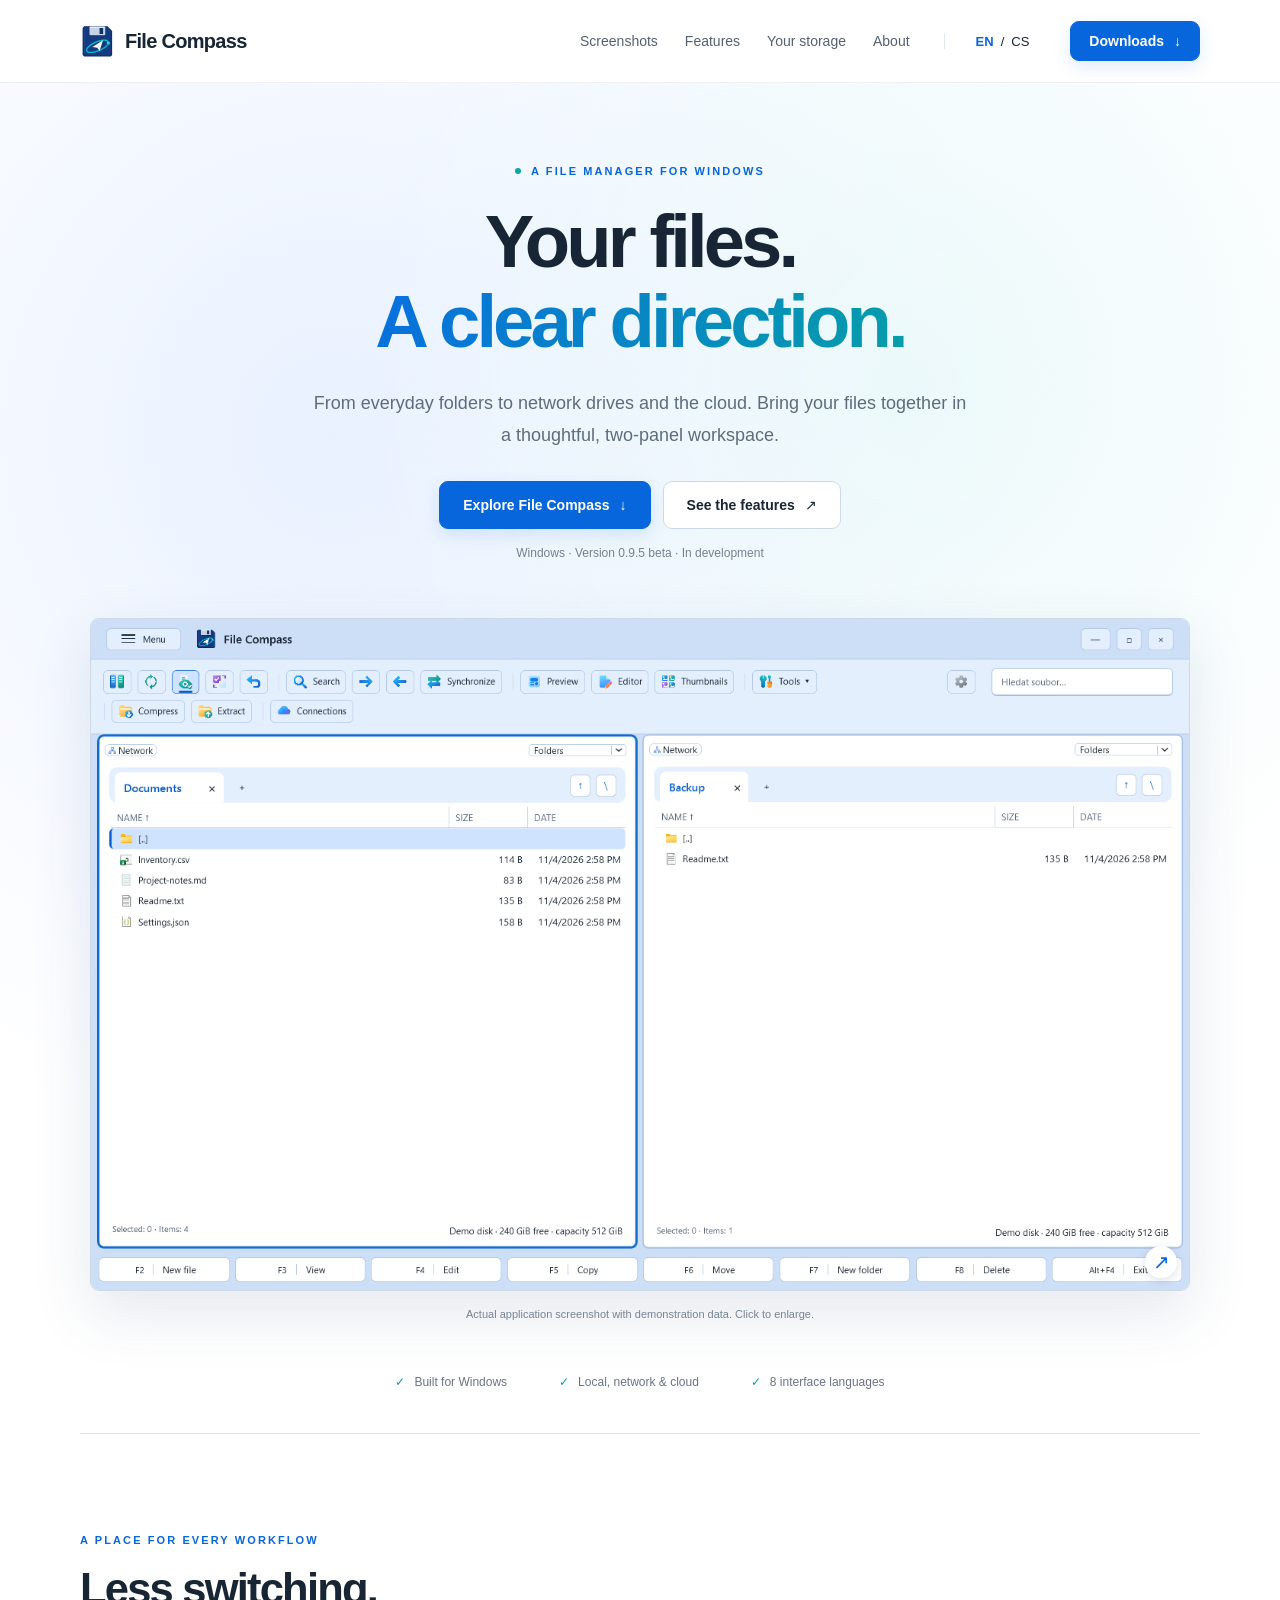
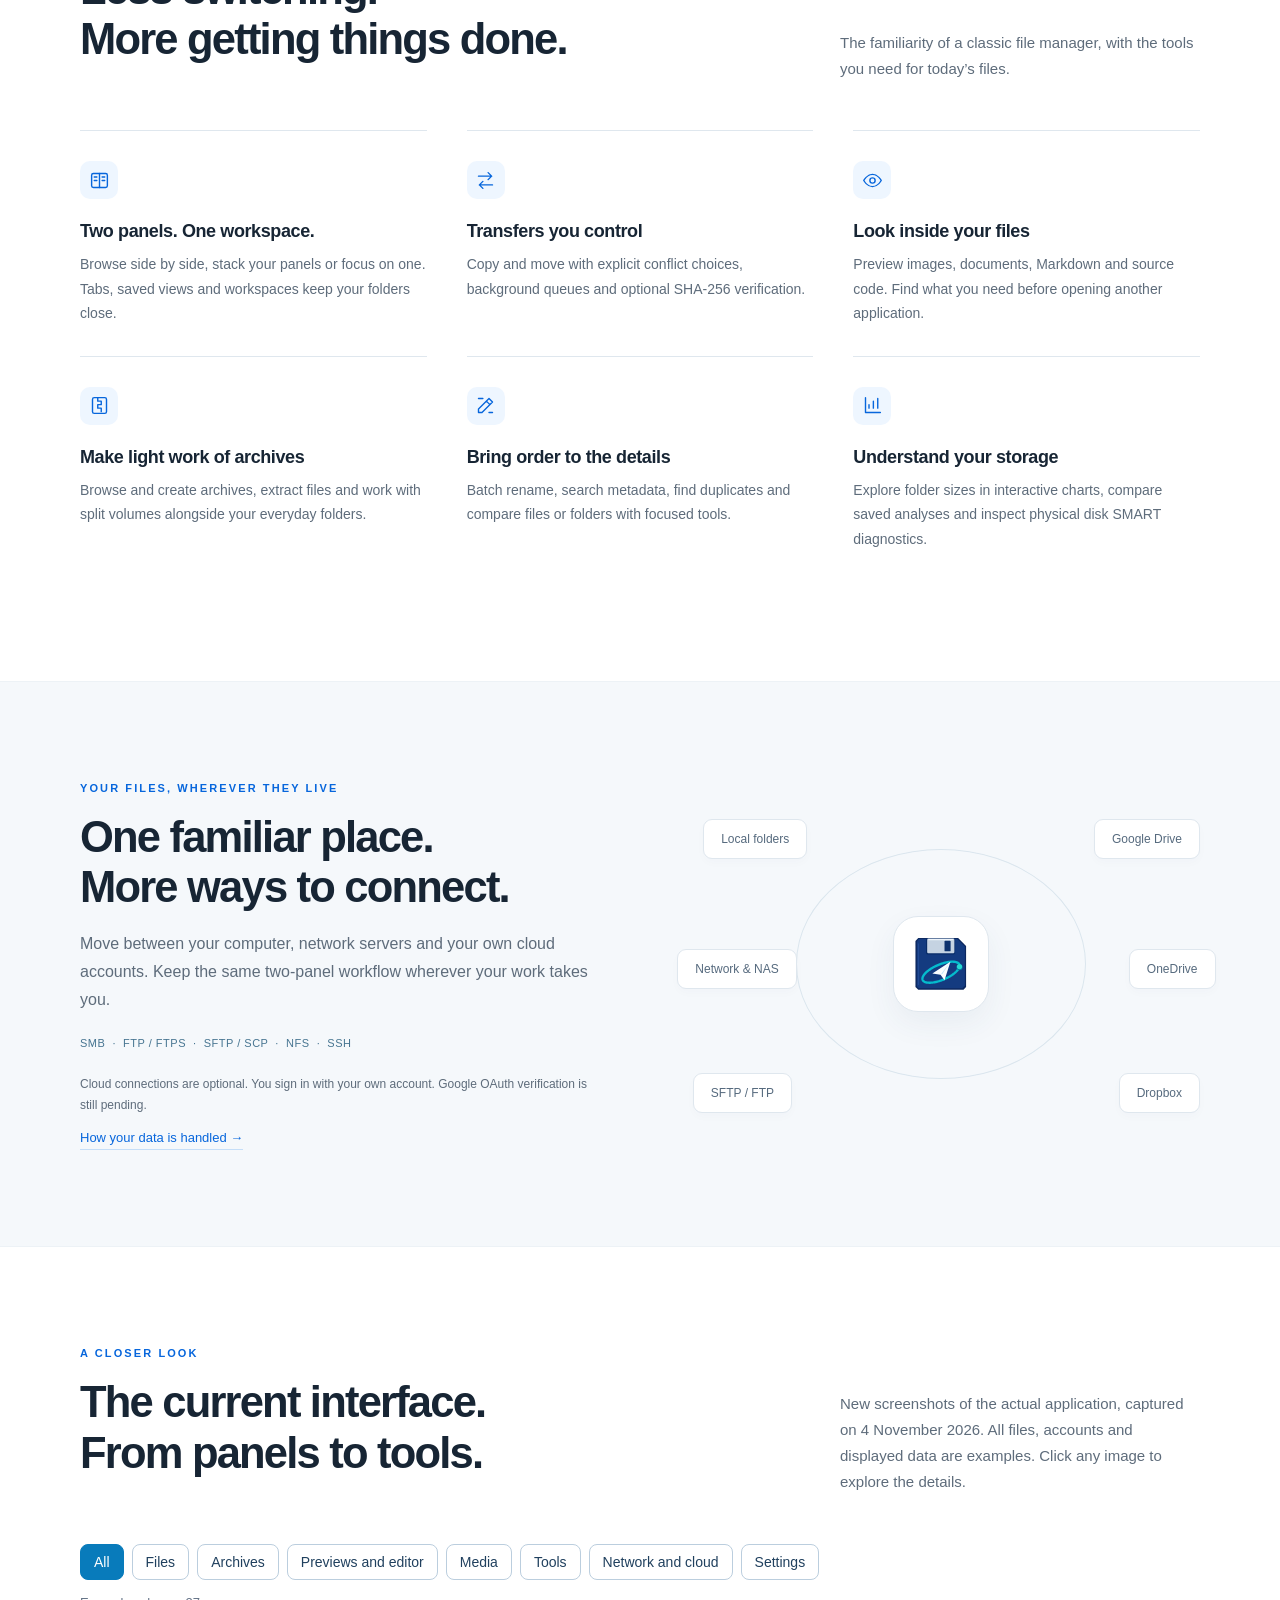
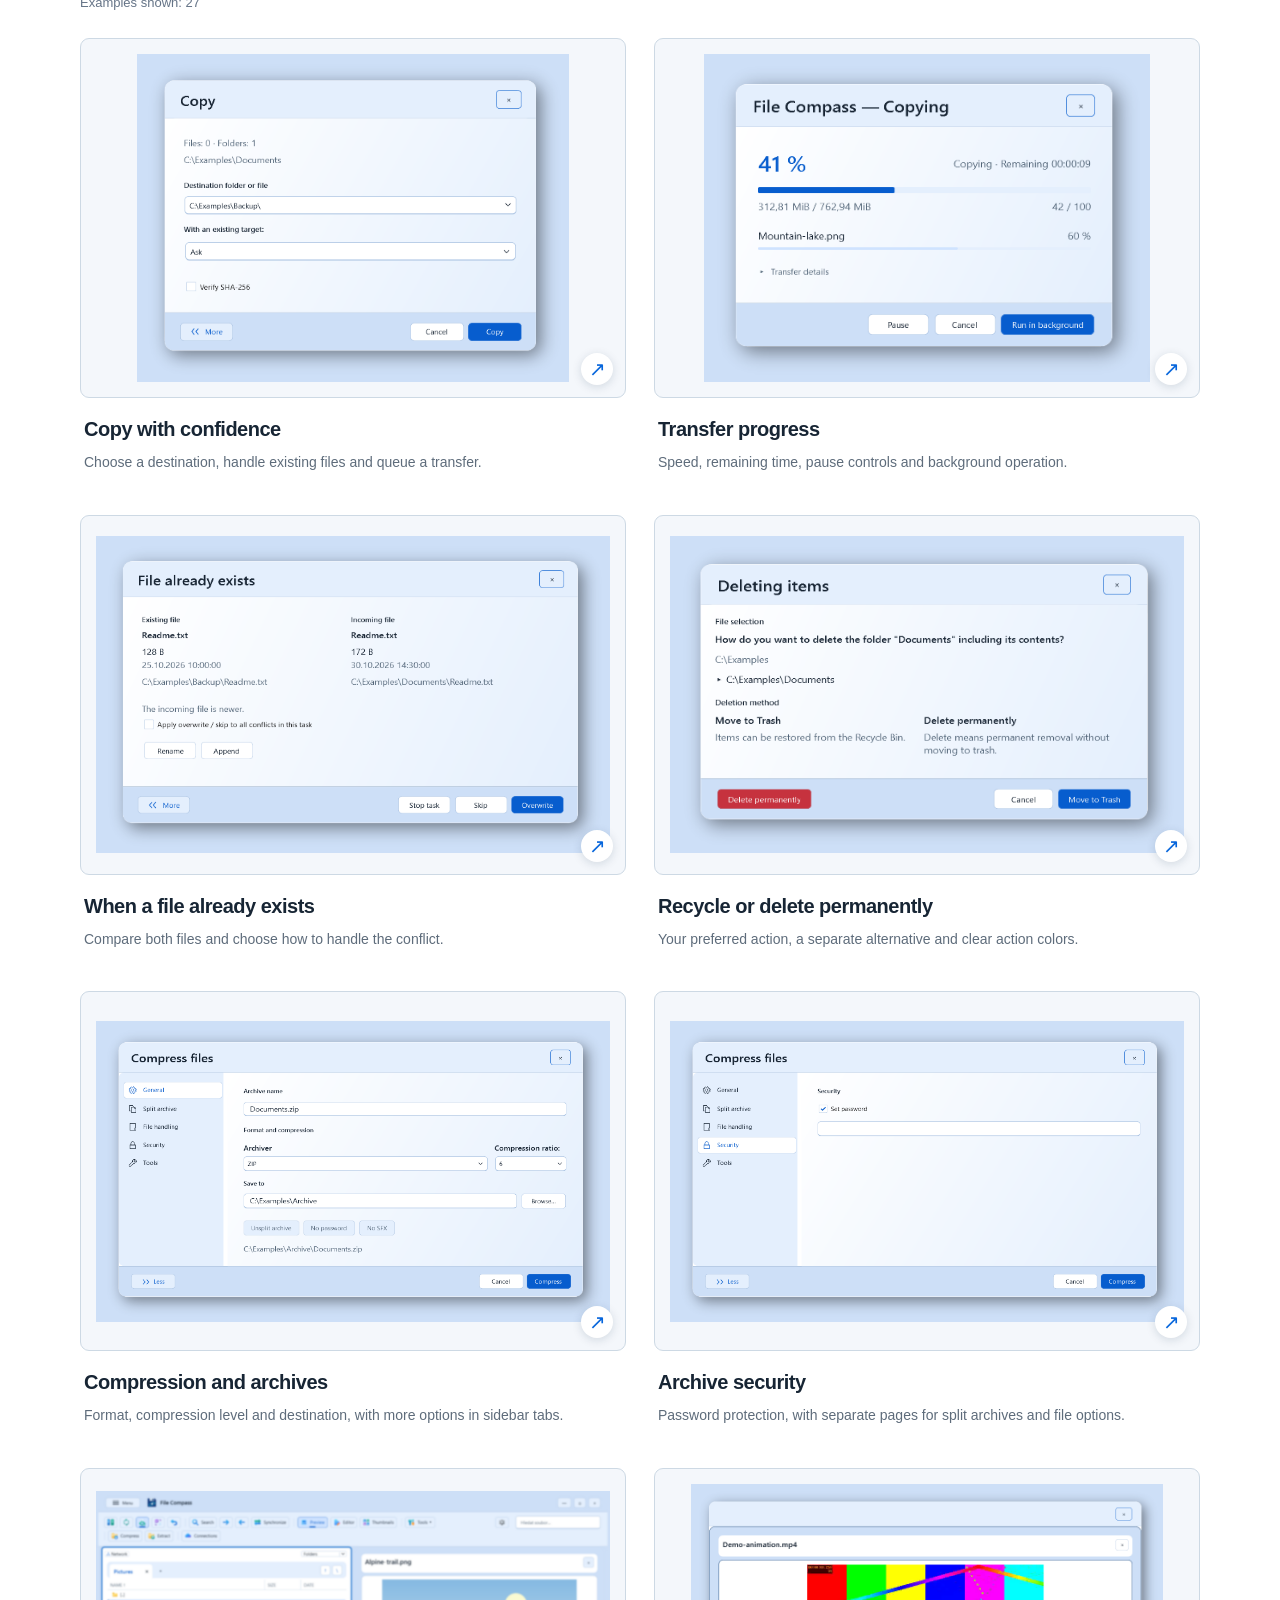
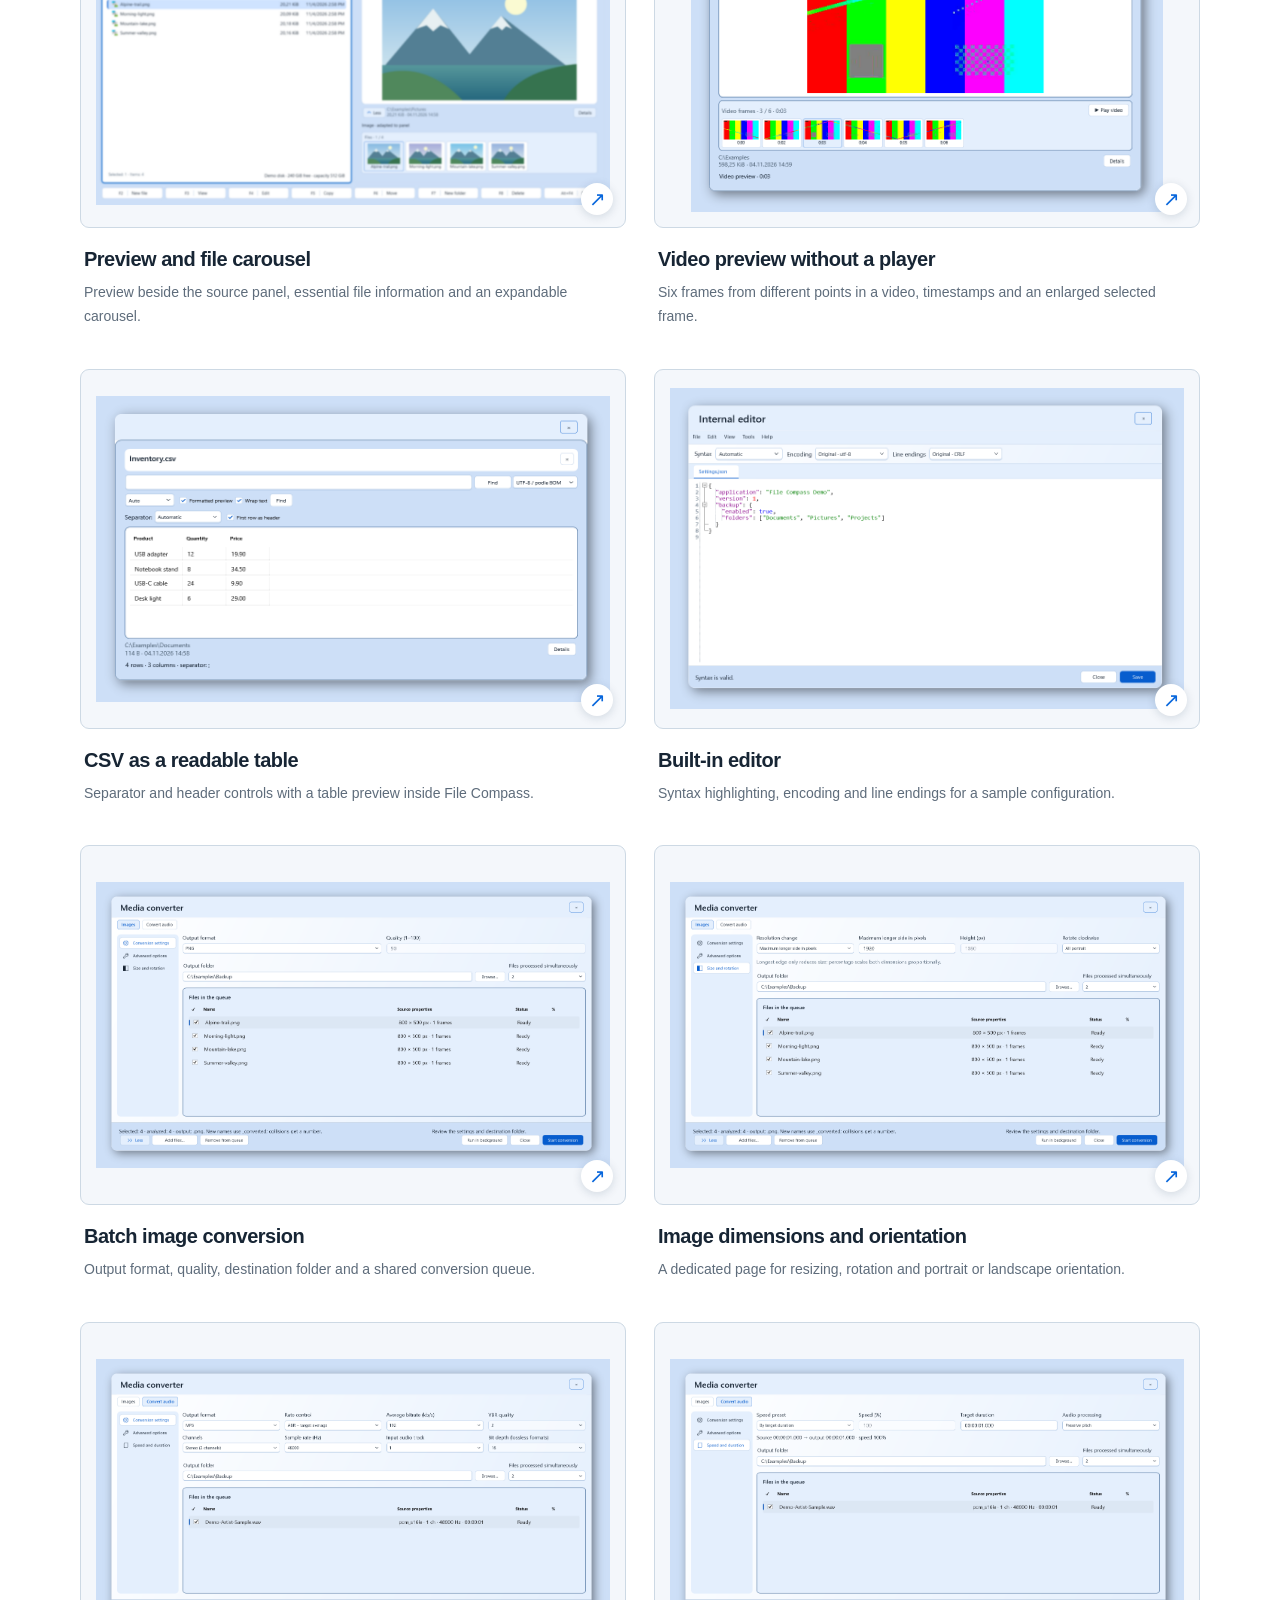
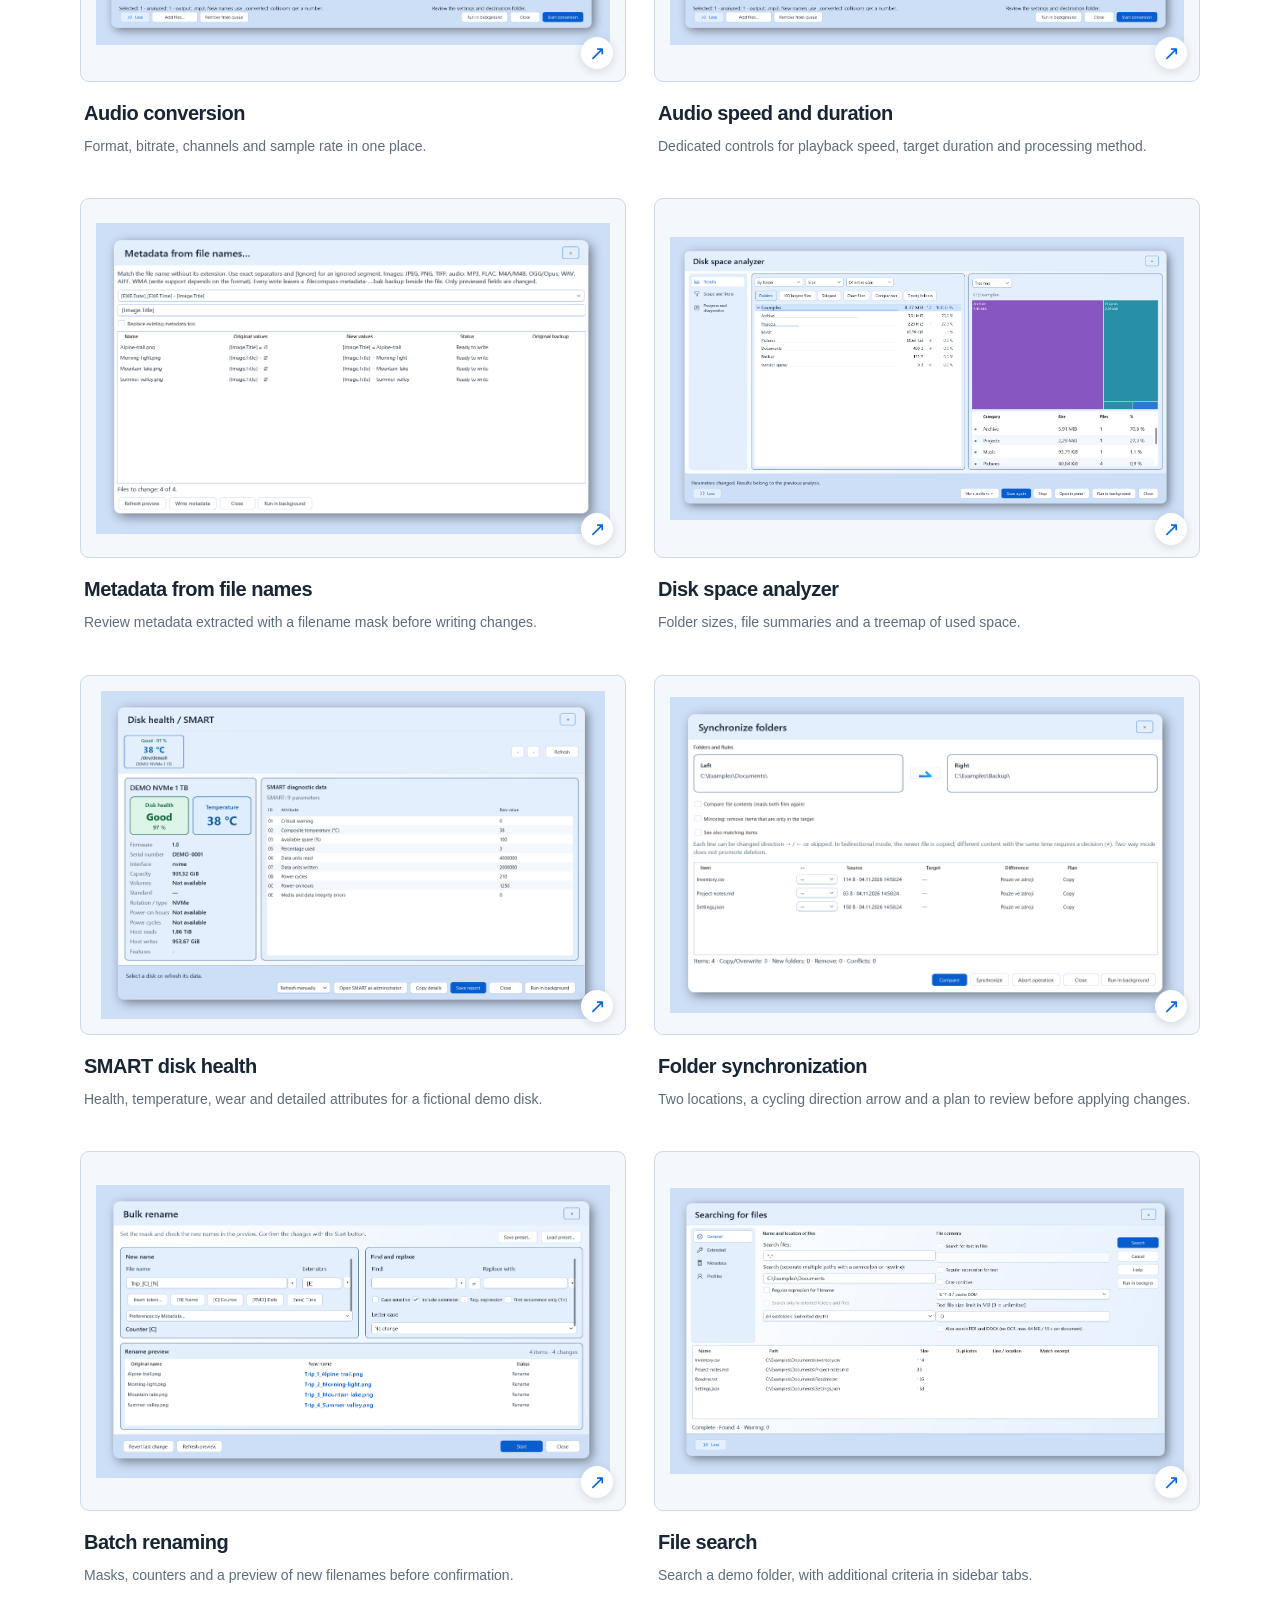
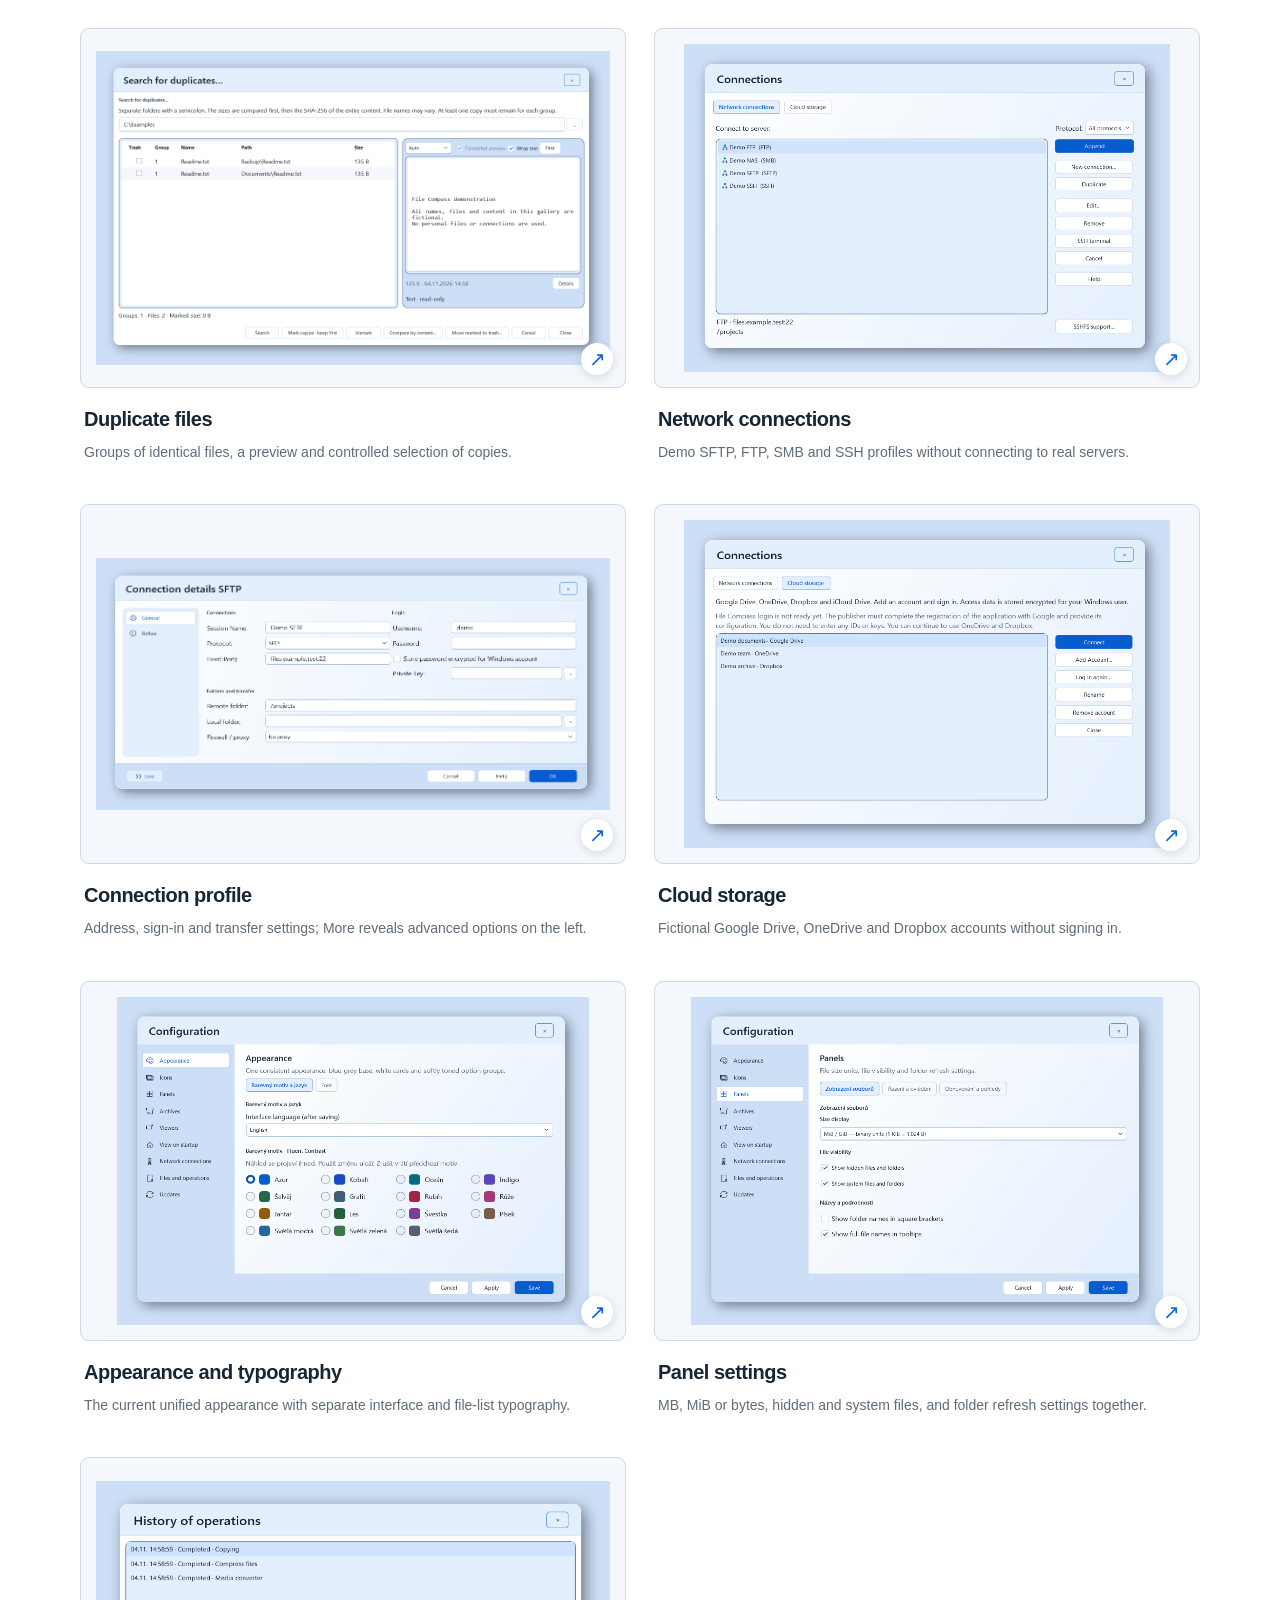
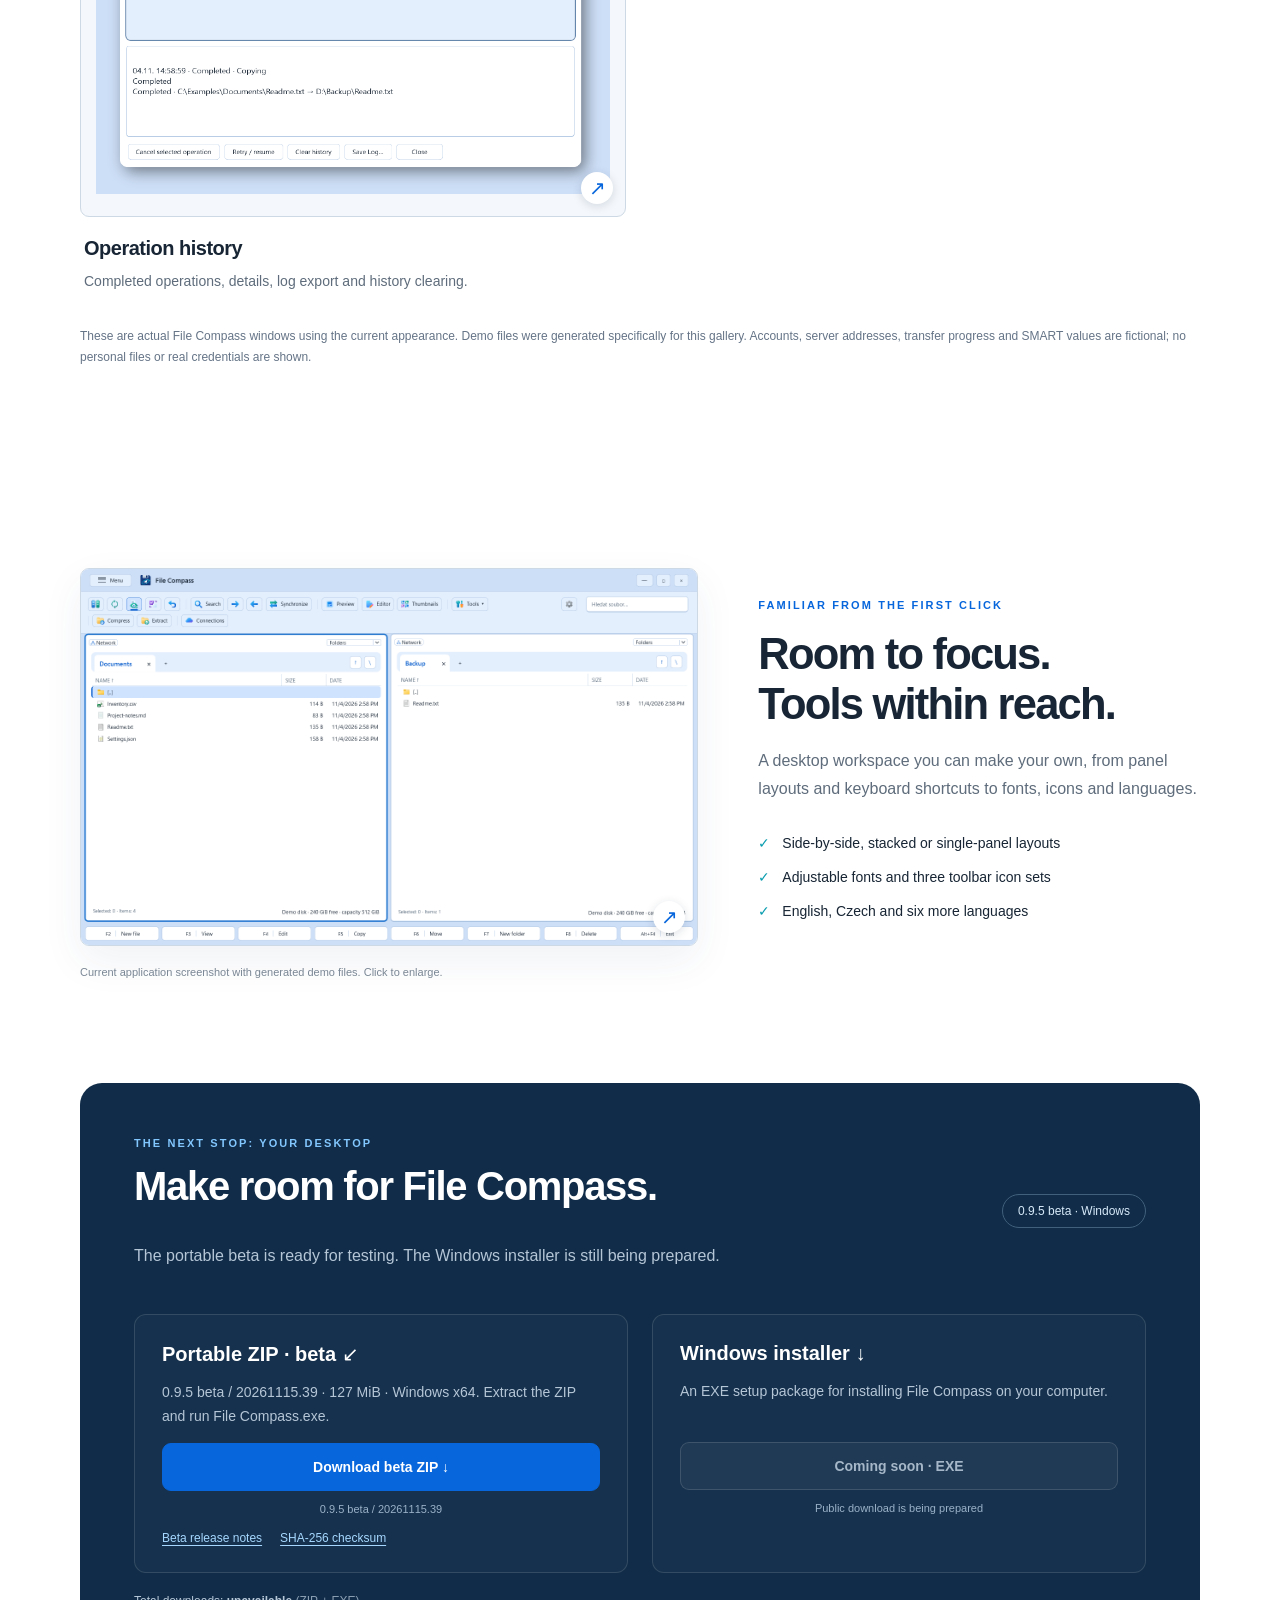
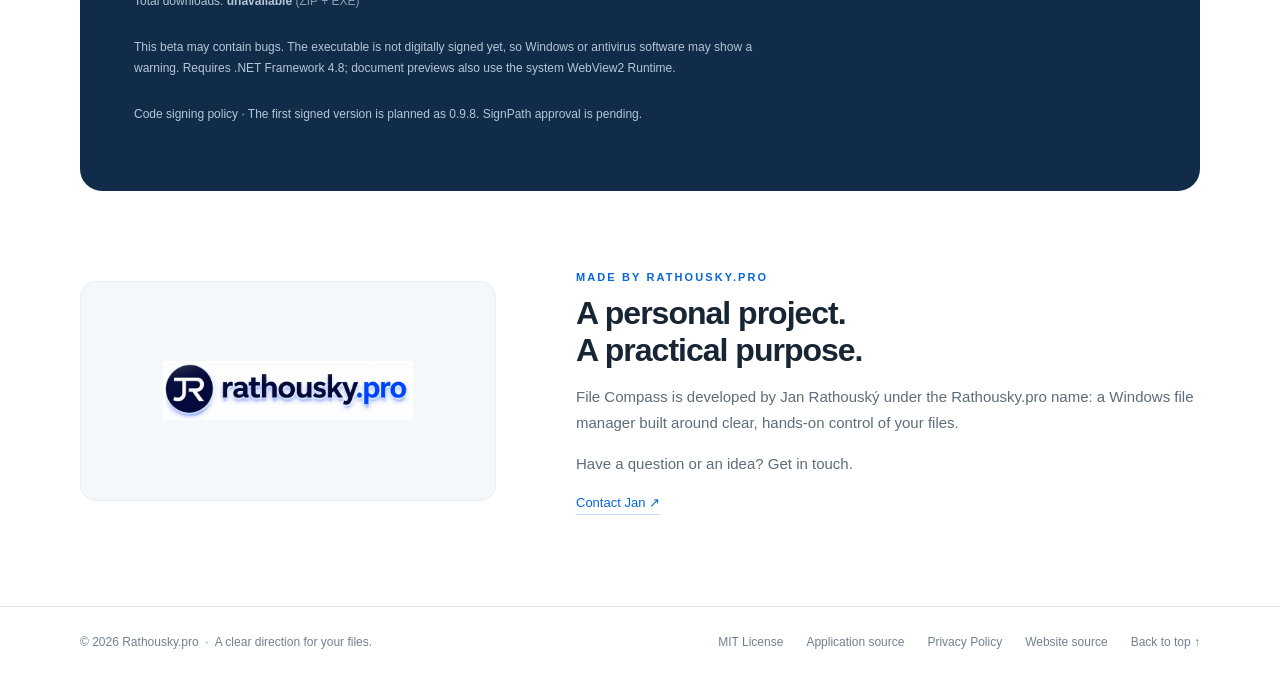
==== index.html @ 308aa8f0 "Update developer contact address" ====
<!doctype html>
<html lang="en"><head><meta charset="utf-8"><meta name="viewport" content="width=device-width,initial-scale=1"><meta name="google-site-verification" content="M_DTJXm-xTybHw3VPrfYcktuZWvWkxD3IiZ2wv-HKV4"><title>File Compass — Your files. A clear direction.</title><meta name="description" content="A Windows file manager by Jan Rathouský. Two panels, network and cloud connections, archives, previews and tools to keep your files in order."><meta name="theme-color" content="#ffffff"><meta property="og:type" content="website"><meta property="og:title" content="File Compass — Your files. A clear direction."><meta property="og:description" content="A Windows file manager by Jan Rathouský. Two panels, network and cloud connections, archives, previews and tools to keep your files in order."><link rel="canonical" href="https://rathousky-pro.github.io/file-compass-web/"><link rel="alternate" hreflang="en" href="https://rathousky-pro.github.io/file-compass-web/"><link rel="alternate" hreflang="cs" href="https://rathousky-pro.github.io/file-compass-web/cs.html"><link rel="alternate" hreflang="x-default" href="https://rathousky-pro.github.io/file-compass-web/"><link rel="icon" href="assets/floppy-orbit.svg" type="image/svg+xml"><link rel="stylesheet" href="style.css"><link rel="stylesheet" href="gallery.css"><script defer src="site.js"></script><script defer src="gallery.js"></script></head>
<body id="top"><a class="skip" href="#main">Skip to content</a><header class="header"><nav class="nav wrap" aria-label="Main navigation"><a class="brand" href="index.html" aria-label="File Compass"><img src="assets/floppy-orbit.svg" width="35" height="35" alt="">File Compass</a><div class="navlinks"><a href="#gallery">Screenshots</a><a href="#features">Features</a><a href="#storage">Your storage</a><a href="#about">About</a></div><div class="language"><a href="index.html" lang="en" hreflang="en" aria-current="page">EN</a><span aria-hidden="true">/</span><a href="cs.html" lang="cs" hreflang="cs" >CS</a></div><a class="button primary small" href="#download">Downloads <span aria-hidden="true">↓</span></a></nav></header>
<main id="main"><section class="hero"><div class="wrap"><div class="eyebrow"><span class="dot"></span>A file manager for Windows</div><h1>Your files.<br><span class="gradient">A clear direction.</span></h1><p class="lead">From everyday folders to network drives and the cloud. Bring your files together in a thoughtful, two-panel workspace.</p><div class="actions"><a class="button primary" href="#download">Explore File Compass <span aria-hidden="true">↓</span></a><a class="button" href="#features">See the features <span aria-hidden="true">↗</span></a></div><div class="fine">Windows · Version 0.9.5 beta · In development</div><figure class="app-stage real-app-stage"><a class="screenshot-link" href="assets/screenshots/en-panels.png" data-lightbox aria-label="Enlarge: File Compass — two panels with demonstration files"><img src="assets/screenshots/en-panels.png" width="1440" height="880" fetchpriority="high" decoding="async" alt="File Compass — two panels with demonstration files"><span class="zoom-hint" aria-hidden="true">↗</span></a><figcaption class="caption">Actual application screenshot with demonstration data. Click to enlarge.</figcaption></figure><div class="trustline"><span>Built for Windows</span><span>Local, network & cloud</span><span>8 interface languages</span></div></div></section>
<section class="section wrap" id="features"><div class="section-head"><div><div class="eyebrow">A place for every workflow</div><h2>Less switching.<br>More getting things done.</h2></div><p>The familiarity of a classic file manager, with the tools you need for today’s files.</p></div><div class="feature-grid"><article class="feature"><div class="feature-icon" aria-hidden="true"><svg viewBox="0 0 24 24"><rect x="3" y="4" width="18" height="16" rx="2"/><path d="M12 4v16M6 8h3m6 0h3M6 12h3m6 0h3"/></svg></div><h3>Two panels. One workspace.</h3><p>Browse side by side, stack your panels or focus on one. Tabs, saved views and workspaces keep your folders close.</p></article><article class="feature"><div class="feature-icon" aria-hidden="true"><svg viewBox="0 0 24 24"><path d="M4 7h15m-4-4 4 4-4 4M20 17H5m4-4-4 4 4 4"/></svg></div><h3>Transfers you control</h3><p>Copy and move with explicit conflict choices, background queues and optional SHA-256 verification.</p></article><article class="feature"><div class="feature-icon" aria-hidden="true"><svg viewBox="0 0 24 24"><path d="M2 12s4-7 10-7 10 7 10 7-4 7-10 7S2 12 2 12Z"/><circle cx="12" cy="12" r="3"/></svg></div><h3>Look inside your files</h3><p>Preview images, documents, Markdown and source code. Find what you need before opening another application.</p></article><article class="feature"><div class="feature-icon" aria-hidden="true"><svg viewBox="0 0 24 24"><rect x="4" y="3" width="16" height="18" rx="2"/><path d="M10 3v4h4v4h-4v4h4v4"/></svg></div><h3>Make light work of archives</h3><p>Browse and create archives, extract files and work with split volumes alongside your everyday folders.</p></article><article class="feature"><div class="feature-icon" aria-hidden="true"><svg viewBox="0 0 24 24"><path d="m4 16 12-12 4 4L8 20H4v-4Zm9-9 4 4M4 4h5M16 20h4"/></svg></div><h3>Bring order to the details</h3><p>Batch rename, search metadata, find duplicates and compare files or folders with focused tools.</p></article><article class="feature"><div class="feature-icon" aria-hidden="true"><svg viewBox="0 0 24 24"><path d="M4 3v17h17M8 15v-4m5 4V7m5 8V4"/></svg></div><h3>Understand your storage</h3><p>Explore folder sizes in interactive charts, compare saved analyses and inspect physical disk SMART diagnostics.</p></article></div></section>
<section class="section storage" id="storage"><div class="wrap split"><div><div class="eyebrow">Your files, wherever they live</div><h2>One familiar place.<br>More ways to connect.</h2><p class="section-intro">Move between your computer, network servers and your own cloud accounts. Keep the same two-panel workflow wherever your work takes you.</p><div class="protocols">SMB &nbsp;·&nbsp; FTP / FTPS &nbsp;·&nbsp; SFTP / SCP &nbsp;·&nbsp; NFS &nbsp;·&nbsp; SSH</div><p class="privacy-note">Cloud connections are optional. You sign in with your own account. Google OAuth verification is still pending.</p><a class="text-link" href="privacy.html">How your data is handled →</a></div><div class="storage-diagram"><div class="orbit" aria-hidden="true"></div><div class="hub"><img src="assets/floppy-orbit.svg" width="60" height="60" alt="File Compass"></div><span class="endpoint ep1">Local folders</span><span class="endpoint ep2">Google Drive</span><span class="endpoint ep3">Network & NAS</span><span class="endpoint ep4">OneDrive</span><span class="endpoint ep5">SFTP / FTP</span><span class="endpoint ep6">Dropbox</span></div></div></section>
<section class="section wrap" id="gallery"><div class="section-head"><div><div class="eyebrow">A closer look</div><h2>The current interface.<br>From panels to tools.</h2></div><p>New screenshots of the actual application, captured on 4 November 2026. All files, accounts and displayed data are examples. Click any image to explore the details.</p></div><div class="gallery-filters" hidden role="group" aria-label="Filter features"><button type="button" data-gallery-filter="all" aria-pressed="true">All</button><button type="button" data-gallery-filter="files" aria-pressed="false">Files</button><button type="button" data-gallery-filter="archives" aria-pressed="false">Archives</button><button type="button" data-gallery-filter="previews" aria-pressed="false">Previews and editor</button><button type="button" data-gallery-filter="media" aria-pressed="false">Media</button><button type="button" data-gallery-filter="tools" aria-pressed="false">Tools</button><button type="button" data-gallery-filter="network" aria-pressed="false">Network and cloud</button><button type="button" data-gallery-filter="settings" aria-pressed="false">Settings</button></div><p class="gallery-result" aria-live="polite" data-gallery-count data-label="Examples shown">Examples shown: 27</p><div class="screenshot-grid"><figure class="gallery-card" data-gallery-group="files"><a class="screenshot-link" href="assets/screenshots/en-copy.png" data-lightbox aria-label="Enlarge: Copy with confidence"><img src="assets/screenshots/en-copy.png" width="591" height="448" loading="lazy" decoding="async" alt="Copy with confidence"><span class="zoom-hint" aria-hidden="true">↗</span></a><figcaption><h3>Copy with confidence</h3><p>Choose a destination, handle existing files and queue a transfer.</p></figcaption></figure><figure class="gallery-card" data-gallery-group="files"><a class="screenshot-link" href="assets/screenshots/en-copy-progress.png" data-lightbox aria-label="Enlarge: Transfer progress"><img src="assets/screenshots/en-copy-progress.png" width="520" height="382" loading="lazy" decoding="async" alt="Transfer progress"><span class="zoom-hint" aria-hidden="true">↗</span></a><figcaption><h3>Transfer progress</h3><p>Speed, remaining time, pause controls and background operation.</p></figcaption></figure><figure class="gallery-card" data-gallery-group="files"><a class="screenshot-link" href="assets/screenshots/en-conflict.png" data-lightbox aria-label="Enlarge: When a file already exists"><img src="assets/screenshots/en-conflict.png" width="740" height="456" loading="lazy" decoding="async" alt="When a file already exists"><span class="zoom-hint" aria-hidden="true">↗</span></a><figcaption><h3>When a file already exists</h3><p>Compare both files and choose how to handle the conflict.</p></figcaption></figure><figure class="gallery-card" data-gallery-group="files"><a class="screenshot-link" href="assets/screenshots/en-delete.png" data-lightbox aria-label="Enlarge: Recycle or delete permanently"><img src="assets/screenshots/en-delete.png" width="640" height="395" loading="lazy" decoding="async" alt="Recycle or delete permanently"><span class="zoom-hint" aria-hidden="true">↗</span></a><figcaption><h3>Recycle or delete permanently</h3><p>Your preferred action, a separate alternative and clear action colors.</p></figcaption></figure><figure class="gallery-card" data-gallery-group="archives"><a class="screenshot-link" href="assets/screenshots/en-compression.png" data-lightbox aria-label="Enlarge: Compression and archives"><img src="assets/screenshots/en-compression.png" width="895" height="525" loading="lazy" decoding="async" alt="Compression and archives"><span class="zoom-hint" aria-hidden="true">↗</span></a><figcaption><h3>Compression and archives</h3><p>Format, compression level and destination, with more options in sidebar tabs.</p></figcaption></figure><figure class="gallery-card" data-gallery-group="archives"><a class="screenshot-link" href="assets/screenshots/en-compression-security.png" data-lightbox aria-label="Enlarge: Archive security"><img src="assets/screenshots/en-compression-security.png" width="895" height="525" loading="lazy" decoding="async" alt="Archive security"><span class="zoom-hint" aria-hidden="true">↗</span></a><figcaption><h3>Archive security</h3><p>Password protection, with separate pages for split archives and file options.</p></figcaption></figure><figure class="gallery-card" data-gallery-group="previews"><a class="screenshot-link" href="assets/screenshots/en-preview.png" data-lightbox aria-label="Enlarge: Preview and file carousel"><img src="assets/screenshots/en-preview.png" width="1440" height="880" loading="lazy" decoding="async" alt="Preview and file carousel"><span class="zoom-hint" aria-hidden="true">↗</span></a><figcaption><h3>Preview and file carousel</h3><p>Preview beside the source panel, essential file information and an expandable carousel.</p></figcaption></figure><figure class="gallery-card" data-gallery-group="previews"><a class="screenshot-link" href="assets/screenshots/en-video-preview.png" data-lightbox aria-label="Enlarge: Video preview without a player"><img src="assets/screenshots/en-video-preview.png" width="1048" height="728" loading="lazy" decoding="async" alt="Video preview without a player"><span class="zoom-hint" aria-hidden="true">↗</span></a><figcaption><h3>Video preview without a player</h3><p>Six frames from different points in a video, timestamps and an enlarged selected frame.</p></figcaption></figure><figure class="gallery-card" data-gallery-group="previews"><a class="screenshot-link" href="assets/screenshots/en-csv.png" data-lightbox aria-label="Enlarge: CSV as a readable table"><img src="assets/screenshots/en-csv.png" width="1088" height="648" loading="lazy" decoding="async" alt="CSV as a readable table"><span class="zoom-hint" aria-hidden="true">↗</span></a><figcaption><h3>CSV as a readable table</h3><p>Separator and header controls with a table preview inside File Compass.</p></figcaption></figure><figure class="gallery-card" data-gallery-group="previews"><a class="screenshot-link" href="assets/screenshots/en-editor.png" data-lightbox aria-label="Enlarge: Built-in editor"><img src="assets/screenshots/en-editor.png" width="1120" height="700" loading="lazy" decoding="async" alt="Built-in editor"><span class="zoom-hint" aria-hidden="true">↗</span></a><figcaption><h3>Built-in editor</h3><p>Syntax highlighting, encoding and line endings for a sample configuration.</p></figcaption></figure><figure class="gallery-card" data-gallery-group="media"><a class="screenshot-link" href="assets/screenshots/en-images.png" data-lightbox aria-label="Enlarge: Batch image conversion"><img src="assets/screenshots/en-images.png" width="1365" height="760" loading="lazy" decoding="async" alt="Batch image conversion"><span class="zoom-hint" aria-hidden="true">↗</span></a><figcaption><h3>Batch image conversion</h3><p>Output format, quality, destination folder and a shared conversion queue.</p></figcaption></figure><figure class="gallery-card" data-gallery-group="media"><a class="screenshot-link" href="assets/screenshots/en-image-geometry.png" data-lightbox aria-label="Enlarge: Image dimensions and orientation"><img src="assets/screenshots/en-image-geometry.png" width="1365" height="760" loading="lazy" decoding="async" alt="Image dimensions and orientation"><span class="zoom-hint" aria-hidden="true">↗</span></a><figcaption><h3>Image dimensions and orientation</h3><p>A dedicated page for resizing, rotation and portrait or landscape orientation.</p></figcaption></figure><figure class="gallery-card" data-gallery-group="media"><a class="screenshot-link" href="assets/screenshots/en-audio.png" data-lightbox aria-label="Enlarge: Audio conversion"><img src="assets/screenshots/en-audio.png" width="1365" height="760" loading="lazy" decoding="async" alt="Audio conversion"><span class="zoom-hint" aria-hidden="true">↗</span></a><figcaption><h3>Audio conversion</h3><p>Format, bitrate, channels and sample rate in one place.</p></figcaption></figure><figure class="gallery-card" data-gallery-group="media"><a class="screenshot-link" href="assets/screenshots/en-audio-speed.png" data-lightbox aria-label="Enlarge: Audio speed and duration"><img src="assets/screenshots/en-audio-speed.png" width="1365" height="760" loading="lazy" decoding="async" alt="Audio speed and duration"><span class="zoom-hint" aria-hidden="true">↗</span></a><figcaption><h3>Audio speed and duration</h3><p>Dedicated controls for playback speed, target duration and processing method.</p></figcaption></figure><figure class="gallery-card" data-gallery-group="media"><a class="screenshot-link" href="assets/screenshots/en-metadata.png" data-lightbox aria-label="Enlarge: Metadata from file names"><img src="assets/screenshots/en-metadata.png" width="1140" height="691" loading="lazy" decoding="async" alt="Metadata from file names"><span class="zoom-hint" aria-hidden="true">↗</span></a><figcaption><h3>Metadata from file names</h3><p>Review metadata extracted with a filename mask before writing changes.</p></figcaption></figure><figure class="gallery-card" data-gallery-group="tools"><a class="screenshot-link" href="assets/screenshots/en-analyzer.png" data-lightbox aria-label="Enlarge: Disk space analyzer"><img src="assets/screenshots/en-analyzer.png" width="1435" height="791" loading="lazy" decoding="async" alt="Disk space analyzer"><span class="zoom-hint" aria-hidden="true">↗</span></a><figcaption><h3>Disk space analyzer</h3><p>Folder sizes, file summaries and a treemap of used space.</p></figcaption></figure><figure class="gallery-card" data-gallery-group="tools"><a class="screenshot-link" href="assets/screenshots/en-smart.png" data-lightbox aria-label="Enlarge: SMART disk health"><img src="assets/screenshots/en-smart.png" width="1200" height="780" loading="lazy" decoding="async" alt="SMART disk health"><span class="zoom-hint" aria-hidden="true">↗</span></a><figcaption><h3>SMART disk health</h3><p>Health, temperature, wear and detailed attributes for a fictional demo disk.</p></figcaption></figure><figure class="gallery-card" data-gallery-group="tools"><a class="screenshot-link" href="assets/screenshots/en-sync.png" data-lightbox aria-label="Enlarge: Folder synchronization"><img src="assets/screenshots/en-sync.png" width="1140" height="700" loading="lazy" decoding="async" alt="Folder synchronization"><span class="zoom-hint" aria-hidden="true">↗</span></a><figcaption><h3>Folder synchronization</h3><p>Two locations, a cycling direction arrow and a plan to review before applying changes.</p></figcaption></figure><figure class="gallery-card" data-gallery-group="tools"><a class="screenshot-link" href="assets/screenshots/en-rename.png" data-lightbox aria-label="Enlarge: Batch renaming"><img src="assets/screenshots/en-rename.png" width="1191" height="680" loading="lazy" decoding="async" alt="Batch renaming"><span class="zoom-hint" aria-hidden="true">↗</span></a><figcaption><h3>Batch renaming</h3><p>Masks, counters and a preview of new filenames before confirmation.</p></figcaption></figure><figure class="gallery-card" data-gallery-group="tools"><a class="screenshot-link" href="assets/screenshots/en-search.png" data-lightbox aria-label="Enlarge: File search"><img src="assets/screenshots/en-search.png" width="1295" height="720" loading="lazy" decoding="async" alt="File search"><span class="zoom-hint" aria-hidden="true">↗</span></a><figcaption><h3>File search</h3><p>Search a demo folder, with additional criteria in sidebar tabs.</p></figcaption></figure><figure class="gallery-card" data-gallery-group="tools"><a class="screenshot-link" href="assets/screenshots/en-duplicates.png" data-lightbox aria-label="Enlarge: Duplicate files"><img src="assets/screenshots/en-duplicates.png" width="1180" height="720" loading="lazy" decoding="async" alt="Duplicate files"><span class="zoom-hint" aria-hidden="true">↗</span></a><figcaption><h3>Duplicate files</h3><p>Groups of identical files, a preview and controlled selection of copies.</p></figcaption></figure><figure class="gallery-card" data-gallery-group="network"><a class="screenshot-link" href="assets/screenshots/en-connections.png" data-lightbox aria-label="Enlarge: Network connections"><img src="assets/screenshots/en-connections.png" width="920" height="620" loading="lazy" decoding="async" alt="Network connections"><span class="zoom-hint" aria-hidden="true">↗</span></a><figcaption><h3>Network connections</h3><p>Demo SFTP, FTP, SMB and SSH profiles without connecting to real servers.</p></figcaption></figure><figure class="gallery-card" data-gallery-group="network"><a class="screenshot-link" href="assets/screenshots/en-connection-profile.png" data-lightbox aria-label="Enlarge: Connection profile"><img src="assets/screenshots/en-connection-profile.png" width="1075" height="527" loading="lazy" decoding="async" alt="Connection profile"><span class="zoom-hint" aria-hidden="true">↗</span></a><figcaption><h3>Connection profile</h3><p>Address, sign-in and transfer settings; More reveals advanced options on the left.</p></figcaption></figure><figure class="gallery-card" data-gallery-group="network"><a class="screenshot-link" href="assets/screenshots/en-cloud.png" data-lightbox aria-label="Enlarge: Cloud storage"><img src="assets/screenshots/en-cloud.png" width="920" height="620" loading="lazy" decoding="async" alt="Cloud storage"><span class="zoom-hint" aria-hidden="true">↗</span></a><figcaption><h3>Cloud storage</h3><p>Fictional Google Drive, OneDrive and Dropbox accounts without signing in.</p></figcaption></figure><figure class="gallery-card" data-gallery-group="settings"><a class="screenshot-link" href="assets/screenshots/en-settings.png" data-lightbox aria-label="Enlarge: Appearance and typography"><img src="assets/screenshots/en-settings.png" width="920" height="640" loading="lazy" decoding="async" alt="Appearance and typography"><span class="zoom-hint" aria-hidden="true">↗</span></a><figcaption><h3>Appearance and typography</h3><p>The current unified appearance with separate interface and file-list typography.</p></figcaption></figure><figure class="gallery-card" data-gallery-group="settings"><a class="screenshot-link" href="assets/screenshots/en-panel-settings.png" data-lightbox aria-label="Enlarge: Panel settings"><img src="assets/screenshots/en-panel-settings.png" width="920" height="640" loading="lazy" decoding="async" alt="Panel settings"><span class="zoom-hint" aria-hidden="true">↗</span></a><figcaption><h3>Panel settings</h3><p>MB, MiB or bytes, hidden and system files, and folder refresh settings together.</p></figcaption></figure><figure class="gallery-card" data-gallery-group="files"><a class="screenshot-link" href="assets/screenshots/en-history.png" data-lightbox aria-label="Enlarge: Operation history"><img src="assets/screenshots/en-history.png" width="840" height="511" loading="lazy" decoding="async" alt="Operation history"><span class="zoom-hint" aria-hidden="true">↗</span></a><figcaption><h3>Operation history</h3><p>Completed operations, details, log export and history clearing.</p></figcaption></figure></div><p class="gallery-note">These are actual File Compass windows using the current appearance. Demo files were generated specifically for this gallery. Accounts, server addresses, transfer progress and SMART values are fictional; no personal files or real credentials are shown.</p></section><dialog class="image-dialog" aria-label="Enlarged application screenshot"><form method="dialog"><button class="button" aria-label="Close preview">Close ×</button></form><img alt=""><p></p></dialog>
<section class="section wrap showcase"><div class="screenshot-block"><a class="screenshot-link" href="assets/screenshots/en-panels.png" data-lightbox aria-label="Enlarge: File Compass with two file panels, toolbar and keyboard shortcuts, using demonstration files."><img src="assets/screenshots/en-panels.png" width="1440" height="880" loading="lazy" decoding="async" alt="File Compass with two file panels, toolbar and keyboard shortcuts, using demonstration files."><span class="zoom-hint" aria-hidden="true">↗</span></a><p class="caption">Current application screenshot with generated demo files. Click to enlarge.</p></div><div><div class="eyebrow">Familiar from the first click</div><h2>Room to focus.<br>Tools within reach.</h2><p>A desktop workspace you can make your own, from panel layouts and keyboard shortcuts to fonts, icons and languages.</p><ul class="checklist"><li>Side-by-side, stacked or single-panel layouts</li><li>Adjustable fonts and three toolbar icon sets</li><li>English, Czech and six more languages</li></ul></div></section>
<section class="wrap" id="download"><div class="download"><div class="download-top"><div><div class="eyebrow">The next stop: your desktop</div><h2>Make room for File Compass.</h2><p>The portable beta is ready for testing. The Windows installer is still being prepared.</p></div><span class="release-badge">0.9.5 beta · Windows</span></div><div class="download-options"><article class="download-option"><h3>Portable ZIP · beta <span aria-hidden="true">↙</span></h3><p>0.9.5 beta / 20261115.39 · 127 MiB · Windows x64. Extract the ZIP and run File Compass.exe.</p><a class="button primary" data-download="zip" href="https://github.com/rathousky-pro/file-compass-web/releases/download/v0.9.5-beta-build.20261115.39/FileCompass-win-x64.zip">Download beta ZIP ↓</a><span class="availability" data-status="zip">0.9.5 beta / 20261115.39</span><div class="release-links"><a href="https://github.com/rathousky-pro/file-compass-web/releases/tag/v0.9.5-beta-build.20261115.39">Beta release notes</a><a href="https://github.com/rathousky-pro/file-compass-web/releases/download/v0.9.5-beta-build.20261115.39/FileCompass-win-x64.zip.sha256">SHA-256 checksum</a></div></article><article class="download-option"><h3>Windows installer <span aria-hidden="true">↓</span></h3><p>An EXE setup package for installing File Compass on your computer.</p><button class="button" disabled data-download="exe">Coming soon · EXE</button><span class="availability" data-status="exe">Public download is being prepared</span></article></div><p class="download-count" data-download-count aria-live="polite">Total downloads: <span data-download-total>…</span> <span class="download-count-formats">(ZIP + EXE)</span></p><p class="privacy-note">This beta may contain bugs. The executable is not digitally signed yet, so Windows or antivirus software may show a warning. Requires .NET Framework 4.8; document previews also use the system WebView2 Runtime.</p><p class="privacy-note"><a href="https://github.com/rathousky-pro/file-compass/blob/main/docs/CODE-SIGNING.md">Code signing policy</a> · The first signed version is planned as 0.9.8. SignPath approval is pending.</p></div></section>
<section class="wrap author" id="about"><div class="author-mark"><img src="assets/rathousky-pro.png" alt="Rathousky.pro" loading="lazy"></div><div><div class="eyebrow">Made by Rathousky.pro</div><h2>A personal project.<br>A practical purpose.</h2><p>File Compass is developed by Jan Rathouský under the Rathousky.pro name: a Windows file manager built around clear, hands-on control of your files.</p><p>Have a question or an idea? Get in touch.</p><a class="text-link" href="mailto:developer@rathousky.pro">Contact Jan ↗</a></div></section></main>
<footer class="footer"><div class="wrap"><span>© 2026 Rathousky.pro &nbsp;·&nbsp; A clear direction for your files.</span><div class="footer-links"><a href="https://github.com/rathousky-pro/file-compass/blob/main/LICENSE">MIT License</a><a href="https://github.com/rathousky-pro/file-compass">Application source</a><a href="privacy.html">Privacy Policy</a><a href="https://github.com/rathousky-pro/file-compass-web">Website source</a><a href="#top">Back to top ↑</a></div></div></footer></body></html>
---- style.css ----
@charset "UTF-8";
:root{--ink:#172534;--muted:#5e6c7b;--blue:#0766dc;--line:#dfe7ee;--soft:#f5f8fb;--cyan:#079cae;color-scheme:light;font-family:Inter,"Segoe UI",Arial,sans-serif;color:var(--ink);background:#fff;font-synthesis:none}*{box-sizing:border-box}html{scroll-behavior:smooth;scroll-padding-top:100px}body{margin:0}a{color:inherit;text-decoration:none}button{font:inherit}img{max-width:100%;display:block}p{line-height:1.75;color:var(--muted)}.wrap{width:min(1120px,calc(100% - 64px));margin:auto}.skip{position:fixed;top:-80px;left:20px;background:white;padding:15px;z-index:100}.skip:focus{top:10px}:focus-visible{outline:3px solid #087ecc;outline-offset:5px}.header{position:sticky;top:0;z-index:20;background:#ffffffed;border-bottom:1px solid #edf1f5;backdrop-filter:blur(16px)}.nav{height:82px;display:flex;align-items:center;gap:34px}.brand{display:flex;align-items:center;gap:10px;font-weight:750;font-size:20px;letter-spacing:-.7px;white-space:nowrap}.brand img{width:35px;height:35px}.navlinks{display:flex;gap:27px;margin-left:auto;font-size:14px;color:#526171}.navlinks a:hover,.footer a:hover{color:var(--blue)}.language{font-size:13px;border-left:1px solid var(--line);padding-left:24px;white-space:nowrap}.language a{padding:7px}.language [aria-current]{font-weight:750;color:var(--blue)}.button{display:inline-flex;align-items:center;justify-content:center;gap:10px;border-radius:9px;padding:15px 23px;font-size:14px;font-weight:650;min-height:48px;border:1px solid #cbd9e7;background:white;transition:transform .18s,box-shadow .18s}.button:hover{transform:translateY(-2px)}.primary{background:var(--blue);color:white;border-color:var(--blue);box-shadow:0 6px 18px #0766dc20}.small{padding:10px 18px;min-height:40px}.hero{position:relative;text-align:center;padding:82px 0 0;background:radial-gradient(ellipse at 72% 22%,#e2f6f8a0,transparent 43%),radial-gradient(ellipse at 26% 26%,#e9f1ff,transparent 51%)}.eyebrow{font-size:11px;font-weight:750;letter-spacing:2.1px;color:var(--blue);text-transform:uppercase;display:flex;align-items:center;gap:10px}.hero .eyebrow{justify-content:center}.dot{width:6px;height:6px;border-radius:50%;background:#0ba6a8}.hero h1{font-size:clamp(46px,5.8vw,76px);line-height:1.08;letter-spacing:-3.9px;font-weight:720;margin:25px 0}.gradient{background:linear-gradient(100deg,#0870de,#069da9);background-clip:text;color:transparent}.lead{font-size:18px;max-width:660px;margin:26px auto}.actions{display:flex;gap:12px;justify-content:center;margin:30px 0 17px}.fine{font-size:12px;color:#74818e}.app-stage{position:relative;margin:58px auto 0;padding:0 42px 25px}.app-window{background:#fff;text-align:left;border:1px solid #cfdae5;border-radius:13px;overflow:hidden;box-shadow:0 32px 80px #254b7520,0 3px 9px #254b7510}.window-title{display:flex;align-items:center;padding:13px 18px;background:#f9fbfd;border-bottom:1px solid var(--line);font-size:12px;font-weight:600;gap:8px}.window-title img{width:19px;height:19px}.window-controls{margin-left:auto;color:#8c99a6;letter-spacing:16px}.toolbar{padding:12px 18px;display:flex;gap:23px;font-size:11px;color:#637283;border-bottom:1px solid var(--line)}.panes{display:grid;grid-template-columns:1fr 1fr;gap:1px;background:var(--line)}.pane{background:white;padding:17px 18px 23px}.crumb{font-size:11px;color:#3378b6;background:#f0f6fc;border:1px solid #e2edf6;border-radius:5px;padding:10px;margin-bottom:12px}.file-row{display:grid;grid-template-columns:1fr 65px 85px;align-items:center;gap:10px;font-size:11px;padding:9px;color:#546576}.file-row span:first-child{display:flex;gap:9px;align-items:center;color:#293c50}.file-row.selected{background:#eaf3ff;border-radius:4px}.folder{width:15px;height:11px;border-radius:2px;background:#edbf5d;display:inline-block;position:relative}.folder:before{content:"";position:absolute;top:-3px;left:0;width:7px;height:4px;background:#edbf5d;border-radius:2px}.file-icon{width:12px;height:15px;border:1px solid #7ba3c6;border-radius:2px;display:inline-block}.table-head{font-size:9px;color:#8a96a2;text-transform:uppercase;letter-spacing:1px}.statusbar{padding:9px 18px;border-top:1px solid var(--line);font-size:10px;color:#7b8997;display:flex;justify-content:space-between}.caption{font-size:11px;margin:17px 0 0;color:#7c8996}.trustline{display:flex;justify-content:center;gap:52px;padding:30px 0 44px;color:#667586;font-size:12px;border-bottom:1px solid var(--line)}.trustline span:before{content:'✓';color:var(--cyan);margin-right:9px}.section{padding:100px 0}.section h2{font-size:clamp(32px,3.4vw,44px);letter-spacing:-1.8px;line-height:1.15;font-weight:650;margin:18px 0}.section-intro{max-width:580px;font-size:16px}.section-head{display:flex;justify-content:space-between;align-items:flex-end;gap:40px;margin-bottom:48px}.section-head p{max-width:360px;margin:0;font-size:15px}.feature-grid{display:grid;grid-template-columns:repeat(3,1fr);gap:0 40px}.feature{padding:30px 0;border-top:1px solid var(--line)}.feature-icon{width:38px;height:38px;background:#eef6ff;color:var(--blue);display:grid;place-items:center;border-radius:10px;margin-bottom:22px}.feature-icon svg{width:21px;height:21px;fill:none;stroke:currentColor;stroke-width:1.6;stroke-linecap:round;stroke-linejoin:round}.feature h3{font-size:18px;letter-spacing:-.4px;margin:0 0 10px}.feature p{font-size:14px;margin:0}.storage{background:#f5f8fb;border-top:1px solid #edf2f6;border-bottom:1px solid #edf2f6}.split{display:grid;grid-template-columns:1fr 1fr;gap:85px;align-items:center}.storage-diagram{position:relative;min-height:310px;display:grid;place-items:center}.hub{width:96px;height:96px;border-radius:25px;display:grid;place-items:center;background:white;box-shadow:0 12px 30px #344a6810;border:1px solid var(--line);z-index:2}.hub img{width:60px}.orbit{position:absolute;border:1px solid #dbe6ee;border-radius:50%;width:290px;height:230px}.endpoint{position:absolute;padding:12px 17px;border:1px solid var(--line);background:white;border-radius:9px;font-size:12px;color:#566a7e;box-shadow:0 4px 10px #344a6805}.ep1{top:3%;left:4%}.ep2{top:3%;right:0}.ep3{top:45%;left:-1%}.ep4{top:45%;right:-3%}.ep5{bottom:2%;left:2%}.ep6{bottom:2%;right:0}.protocols{font-size:11px;letter-spacing:.5px;color:#477591;margin-top:23px}.text-link{color:var(--blue);font-size:13px;border-bottom:1px solid #c5def8;padding-bottom:4px}.showcase{display:grid;grid-template-columns:1.4fr 1fr;gap:60px;align-items:center}.screenshot-link{border:1px solid #cdd9e4;border-radius:9px;overflow:hidden;display:block;box-shadow:0 15px 40px #28486b12;transition:transform .2s}.screenshot-link:hover{transform:translateY(-3px)}.checklist{padding:0;list-style:none;margin:23px 0}.checklist li{padding:9px 0;font-size:14px;display:flex;gap:12px}.checklist li:before{content:'✓';color:var(--cyan)}.download{background:#102c48;color:white;border-radius:22px;padding:54px}.download h2{margin-top:14px}.download .eyebrow{color:#83c7ff}.download p{color:#b5c6d7}.download-top{display:flex;align-items:center;justify-content:space-between;gap:40px}.release-badge{border:1px solid #41607c;border-radius:30px;font-size:12px;padding:9px 15px;white-space:nowrap;color:#d7eafa}.download-options{display:grid;grid-template-columns:1fr 1fr;gap:24px;margin-top:28px}.download-option{padding:27px;background:#ffffff07;border:1px solid #ffffff20;border-radius:12px}.download-option h3{font-size:20px;margin:0}.download-option p{font-size:14px;min-height:49px}.download-option .button{width:100%;box-shadow:none}.button:disabled{background:#ffffff0c;color:#a5b7c8;border:1px solid #ffffff22;cursor:not-allowed;transform:none}.availability{display:block;margin-top:12px;color:#9bb2c9;font-size:11px;text-align:center}.author{display:grid;grid-template-columns:.8fr 1.2fr;gap:80px;align-items:center;padding:80px 0 95px}.author-mark{background:var(--soft);border:1px solid #e7eef4;border-radius:16px;padding:44px;display:grid;place-items:center;min-height:220px}.author-mark img{max-width:250px;max-height:150px;object-fit:contain}.author h2{font-size:32px;letter-spacing:-1px;margin:12px 0}.author p{font-size:15px}.footer{border-top:1px solid var(--line);padding:28px 0 35px;font-size:12px;color:#718090}.footer .wrap{display:flex;justify-content:space-between;gap:25px}.footer-links{display:flex;gap:23px}.privacy-note{font-size:12px;max-width:630px;margin-top:25px}.legal{max-width:760px;padding:70px 0}.legal h1{font-size:48px;letter-spacing:-2px}.legal h2{margin-top:36px}.legal p{font-size:15px}.legal a{color:var(--blue)}
@media(min-width:1500px){.hero{padding-top:100px}}@media(max-width:900px){.nav{gap:20px}.navlinks{gap:17px}.nav>.button{display:none}.hero h1{letter-spacing:-2.7px}.app-stage{padding:0 0 25px}.split{gap:35px}.showcase{gap:35px}.feature-grid{gap:0 25px}.storage-diagram{transform:scale(.9)}.author{gap:40px}.trustline{gap:25px}.download{padding:38px}.section{padding:75px 0}}@media(max-width:640px){.wrap{width:calc(100% - 36px)}.nav{height:auto;min-height:76px;flex-wrap:wrap;gap:12px;padding:16px 0}.brand{font-size:18px}.brand img{width:29px;height:29px}.language{margin-left:auto;padding-left:10px;border:0}.navlinks{order:3;width:100%;justify-content:space-between;font-size:12px}.hero{padding-top:49px}.hero h1{font-size:45px;letter-spacing:-2px}.lead{font-size:16px}.eyebrow{font-size:10px;letter-spacing:1.4px}.actions{gap:9px}.actions .button{padding:13px 16px;font-size:12px}.app-stage{margin-top:40px}.toolbar{gap:14px;font-size:9px;padding:10px}.pane{padding:9px 7px}.file-row{grid-template-columns:1fr 40px;gap:5px;padding:8px 3px;font-size:9px}.file-row span:last-child{display:none}.crumb{font-size:9px;padding:7px}.folder{width:11px;height:9px}.file-row span:first-child{gap:5px}.statusbar{padding:8px;font-size:8px}.trustline{gap:12px;flex-wrap:wrap;padding:22px 0 30px;font-size:10px}.section{padding:58px 0}.section-head{display:block;margin-bottom:24px}.section-head p{max-width:none}.feature-grid{grid-template-columns:1fr 1fr;gap:0 20px}.feature{padding:24px 0}.feature h3{font-size:16px}.feature p{font-size:13px}.split,.showcase,.author{grid-template-columns:1fr;gap:32px}.storage-diagram{max-width:380px;width:100%;margin:auto;transform:none}.showcase .screenshot-block{order:2}.download{padding:28px 23px;border-radius:16px}.download-top{display:block}.release-badge{display:inline-block;margin:8px 0}.download-options{grid-template-columns:1fr;gap:16px}.download-option{padding:22px}.author{padding:58px 0}.author-mark{min-height:150px;padding:25px}.author-mark img{max-height:100px}.footer .wrap{flex-direction:column}.footer-links{flex-wrap:wrap;gap:18px}.section h2{font-size:34px}.legal h1{font-size:38px}}@media(prefers-reduced-motion:reduce){html{scroll-behavior:auto}*{transition:none!important}}
.download h2{font-size:clamp(28px,3.4vw,40px);line-height:1.15;letter-spacing:-1.3px;font-weight:650}
@media(max-width:640px){.file-row.table-head{font-size:7px;letter-spacing:.4px}.actions .button{font-size:11px;padding-left:12px;padding-right:12px}}

.download-count{margin:18px 0 0;color:var(--muted,#64748b);font-size:12px}.download-count [data-download-total]{font-weight:600;font-variant-numeric:tabular-nums}.download-count-formats{opacity:.75}
.download-option .beta-access{min-height:0;margin:16px 0 0;padding:12px;border:1px solid #86c5ff66;border-radius:8px;background:#ffffff0a;color:#e4f2ff;font-size:13px;line-height:1.55}.release-links{display:flex;flex-wrap:wrap;gap:10px 18px;margin-top:16px;font-size:12px}.release-links a{color:#a6d8ff;text-decoration:underline;text-underline-offset:3px}.release-links a:focus-visible{outline:2px solid #a6d8ff;outline-offset:4px}
---- gallery.css ----
.screenshot-link{position:relative}.screenshot-link img{width:100%;height:auto}.zoom-hint{position:absolute;bottom:12px;right:12px;display:grid;place-items:center;width:32px;height:32px;border-radius:50%;background:#fff;color:#0766dc;box-shadow:0 2px 10px #102c4825;font-size:20px}.real-app-stage{padding:0 10px 25px}.real-app-stage .screenshot-link{box-shadow:0 22px 60px #254b7520}.screenshot-grid{display:grid;grid-template-columns:repeat(2,minmax(0,1fr));gap:40px 28px}.gallery-card{margin:0;min-width:0}.gallery-card .screenshot-link{height:360px;display:flex;align-items:center;justify-content:center;background:#f4f7fb;padding:15px;box-shadow:none}.gallery-card img{max-height:100%;width:100%;object-fit:contain}.gallery-card figcaption{padding:20px 4px 0}.gallery-card h3{margin:0;font-size:20px;letter-spacing:-.5px}.gallery-card p{margin:9px 0 0;font-size:14px}.gallery-note{font-size:12px;margin:32px 0 0;color:#657487}.image-dialog{border:1px solid #dfe7ee;border-radius:14px;padding:16px;max-width:calc(100vw - 32px);max-height:calc(100dvh - 32px);background:#f5f8fb;color:#172534}.image-dialog::backdrop{background:#07172bd9}.image-dialog form{display:flex;justify-content:flex-end;margin-bottom:12px}.image-dialog img{max-width:100%;max-height:calc(100dvh - 170px);width:auto;height:auto;margin:auto;object-fit:contain}.image-dialog p{text-align:center;margin:10px 0 0;font-size:13px}.image-dialog .button{min-height:36px;padding:8px 16px}.image-dialog:focus-visible{outline:3px solid #0766dc}@media(max-width:700px){.screenshot-grid{grid-template-columns:1fr;gap:30px}.gallery-card .screenshot-link{height:auto;min-height:180px;padding:10px}.gallery-card img{max-height:380px}.real-app-stage{padding:0 0 20px}.navlinks{gap:12px}.gallery-card h3{font-size:18px}}

.gallery-filters{display:flex;flex-wrap:wrap;gap:8px;margin:26px 0 12px}.gallery-filters[hidden],.gallery-card[hidden]{display:none}.gallery-filters button{border:1px solid #bbcede;border-radius:8px;background:#fff;color:#20405e;padding:9px 13px;font:inherit;font-size:14px;cursor:pointer}.gallery-filters button[aria-pressed=true]{background:#087bbb;border-color:#087bbb;color:#fff}.gallery-filters button:focus-visible{outline:3px solid #245c9e;outline-offset:3px}.gallery-result{font-size:13px;color:#657487;margin:0 0 24px}
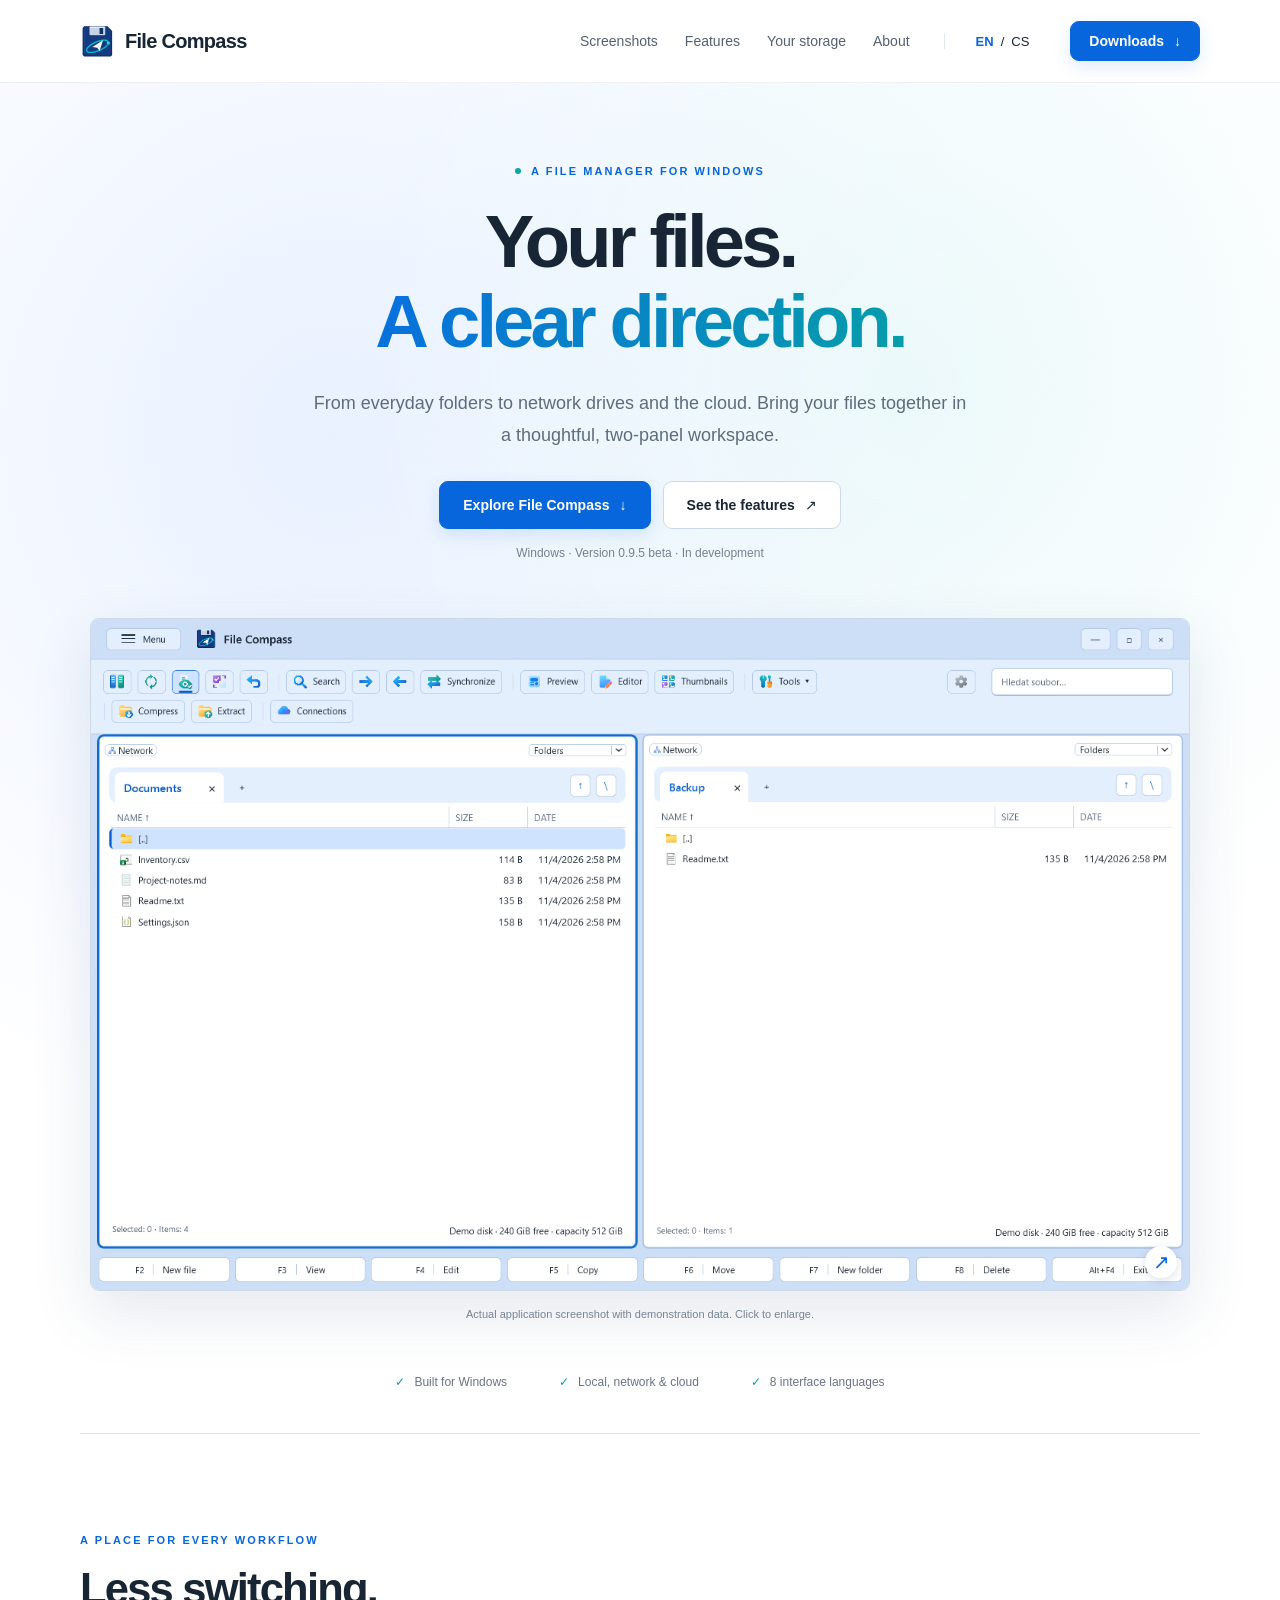
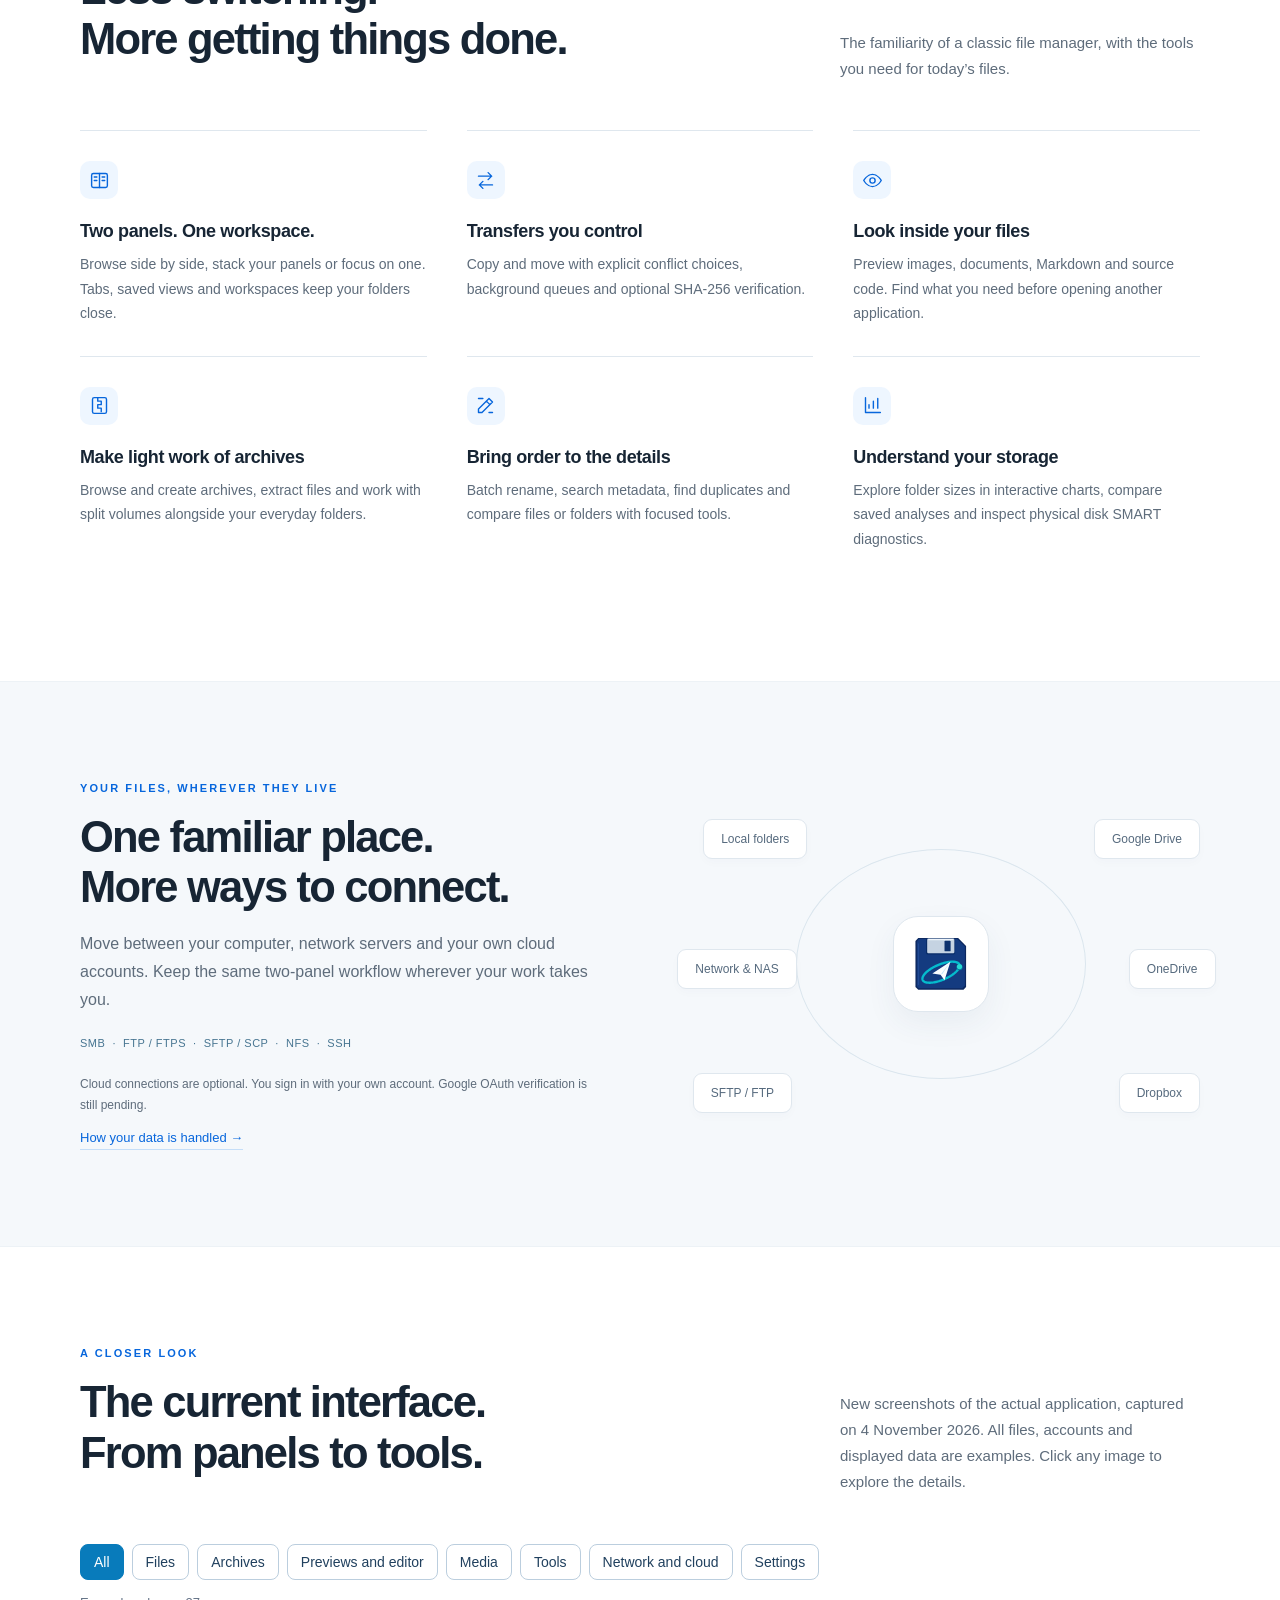
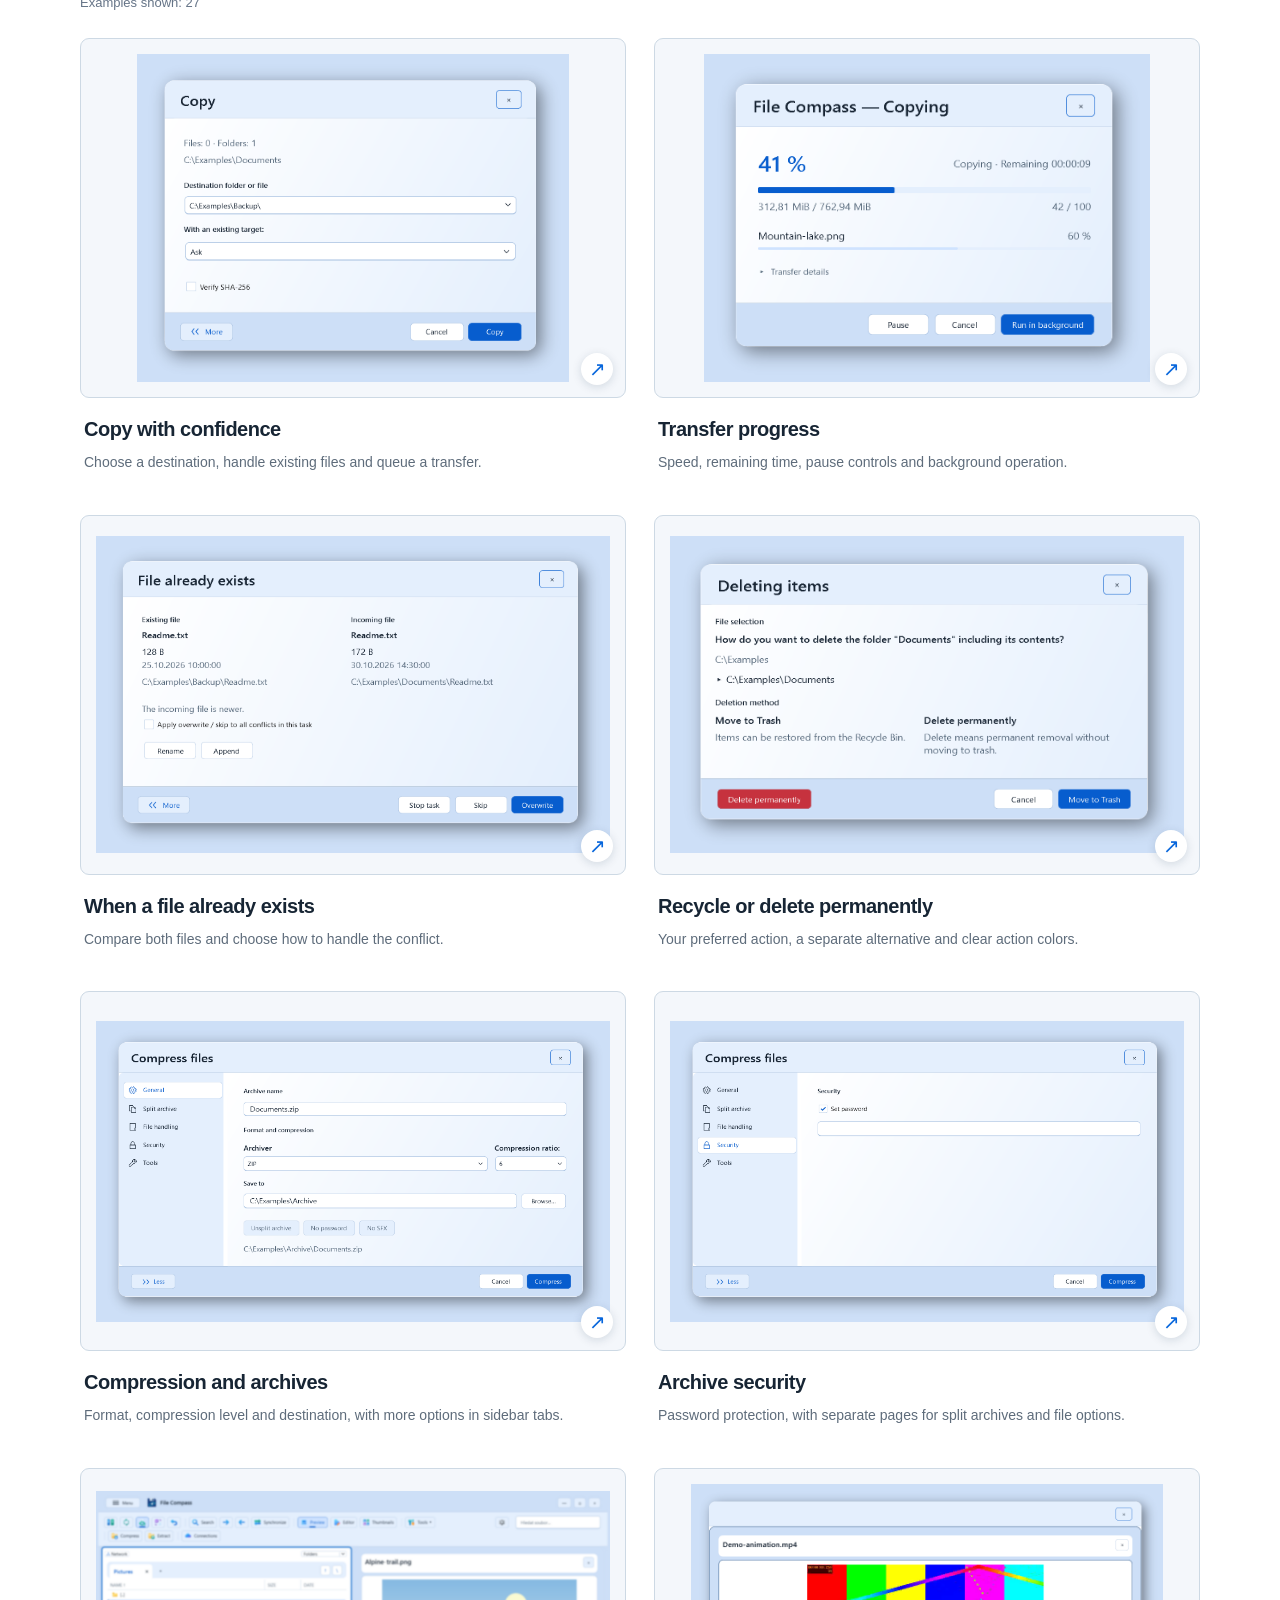
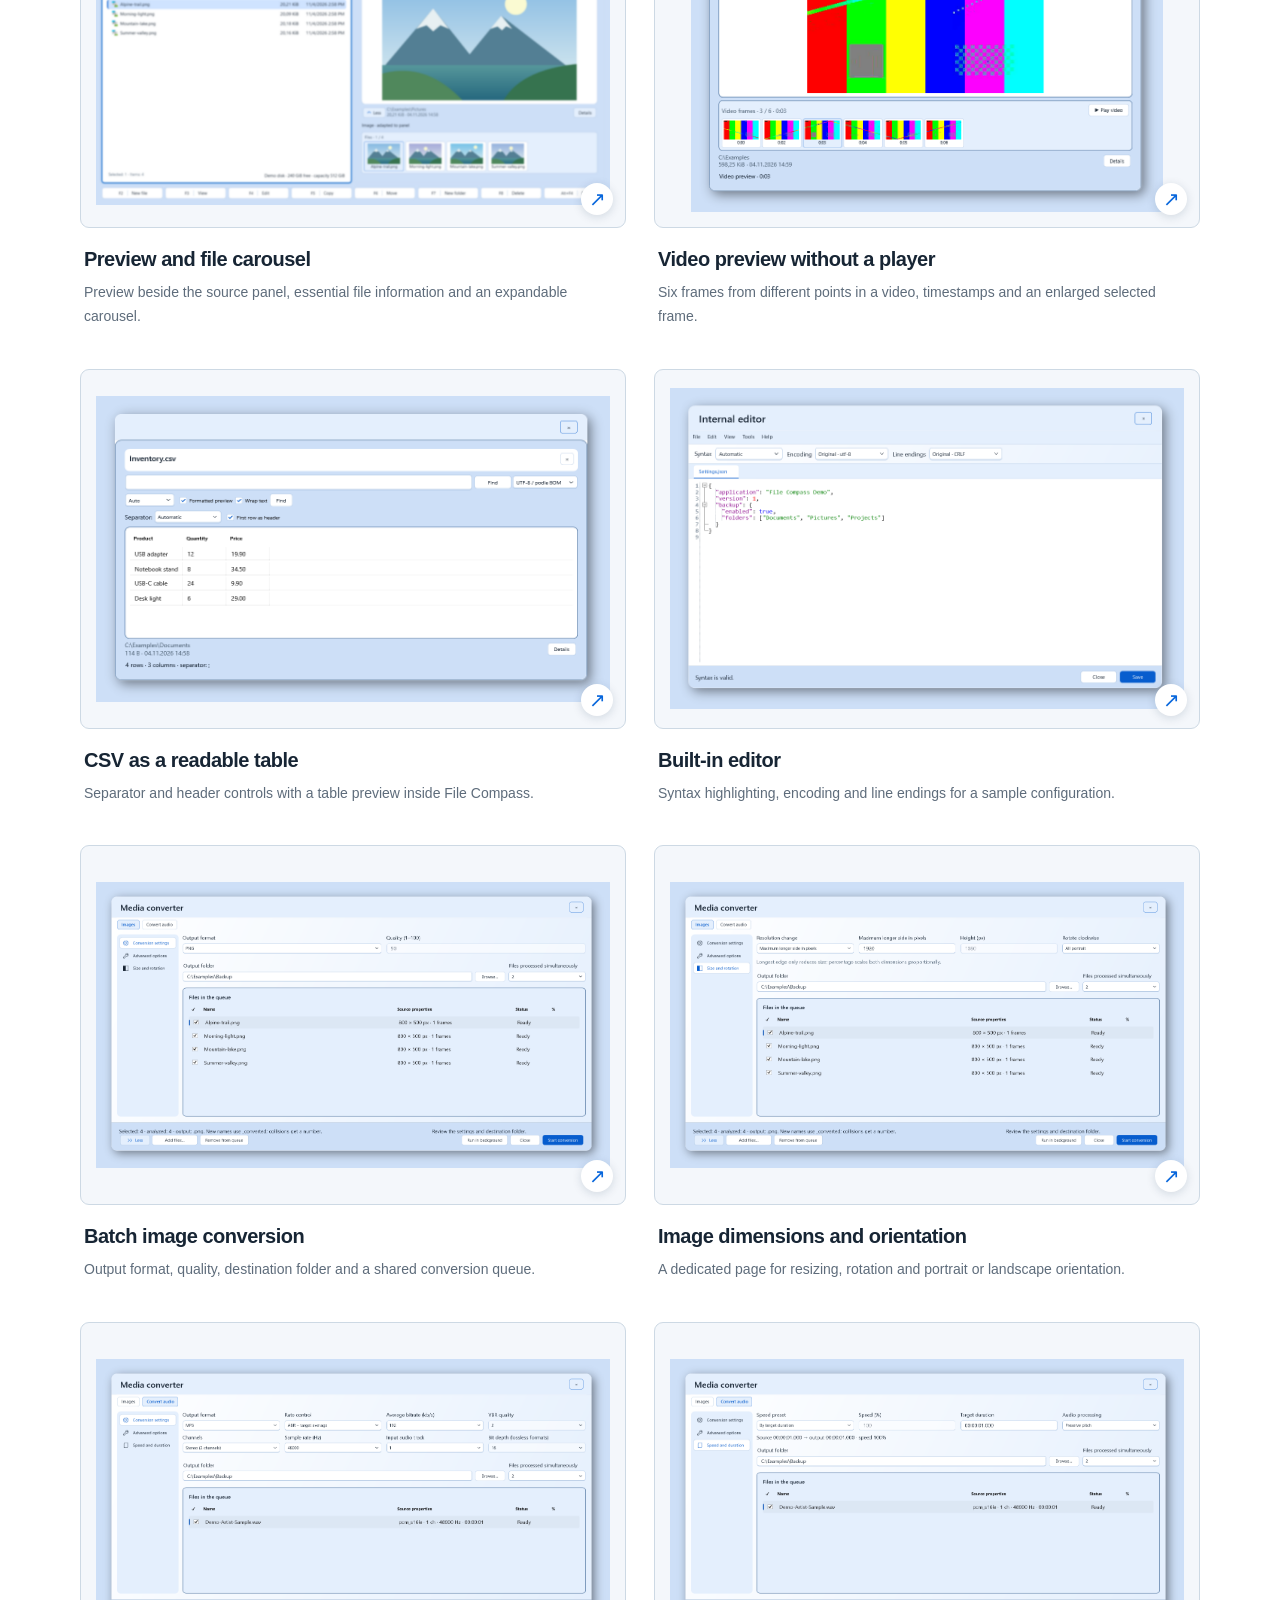
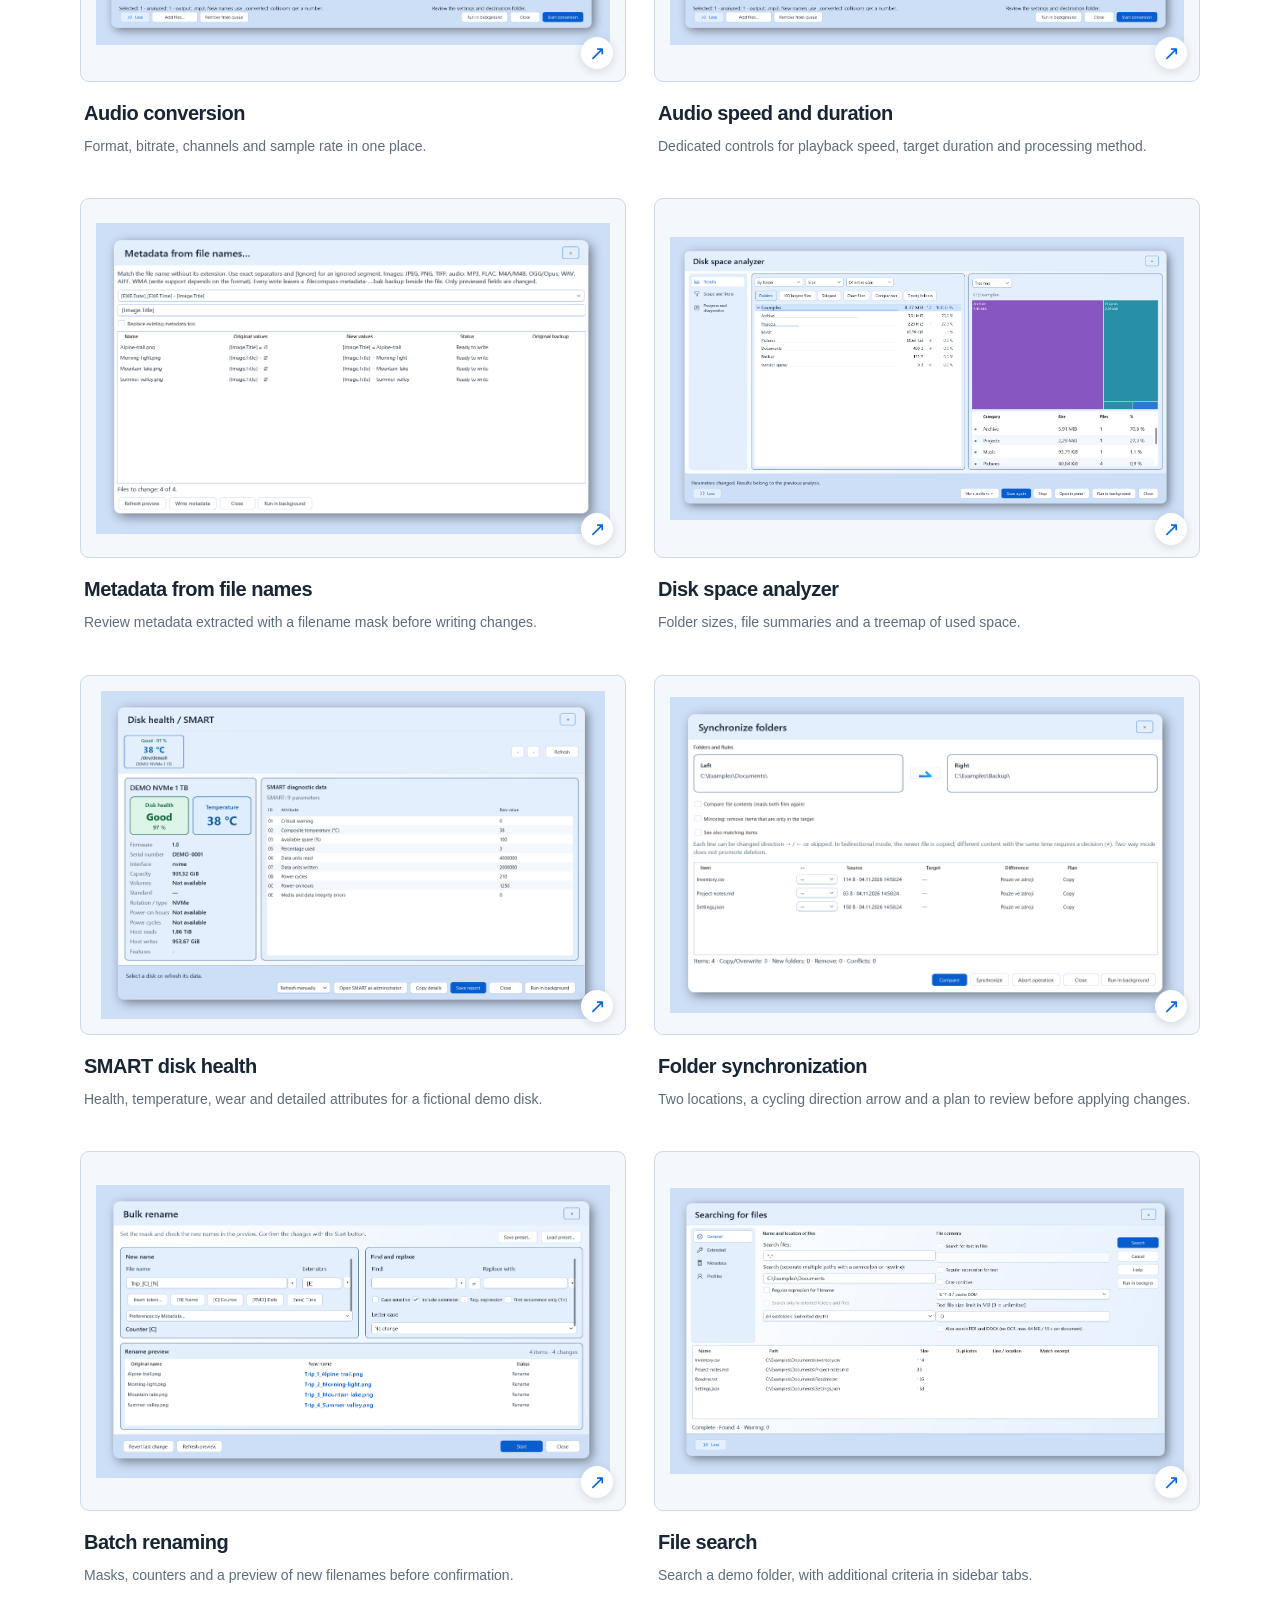
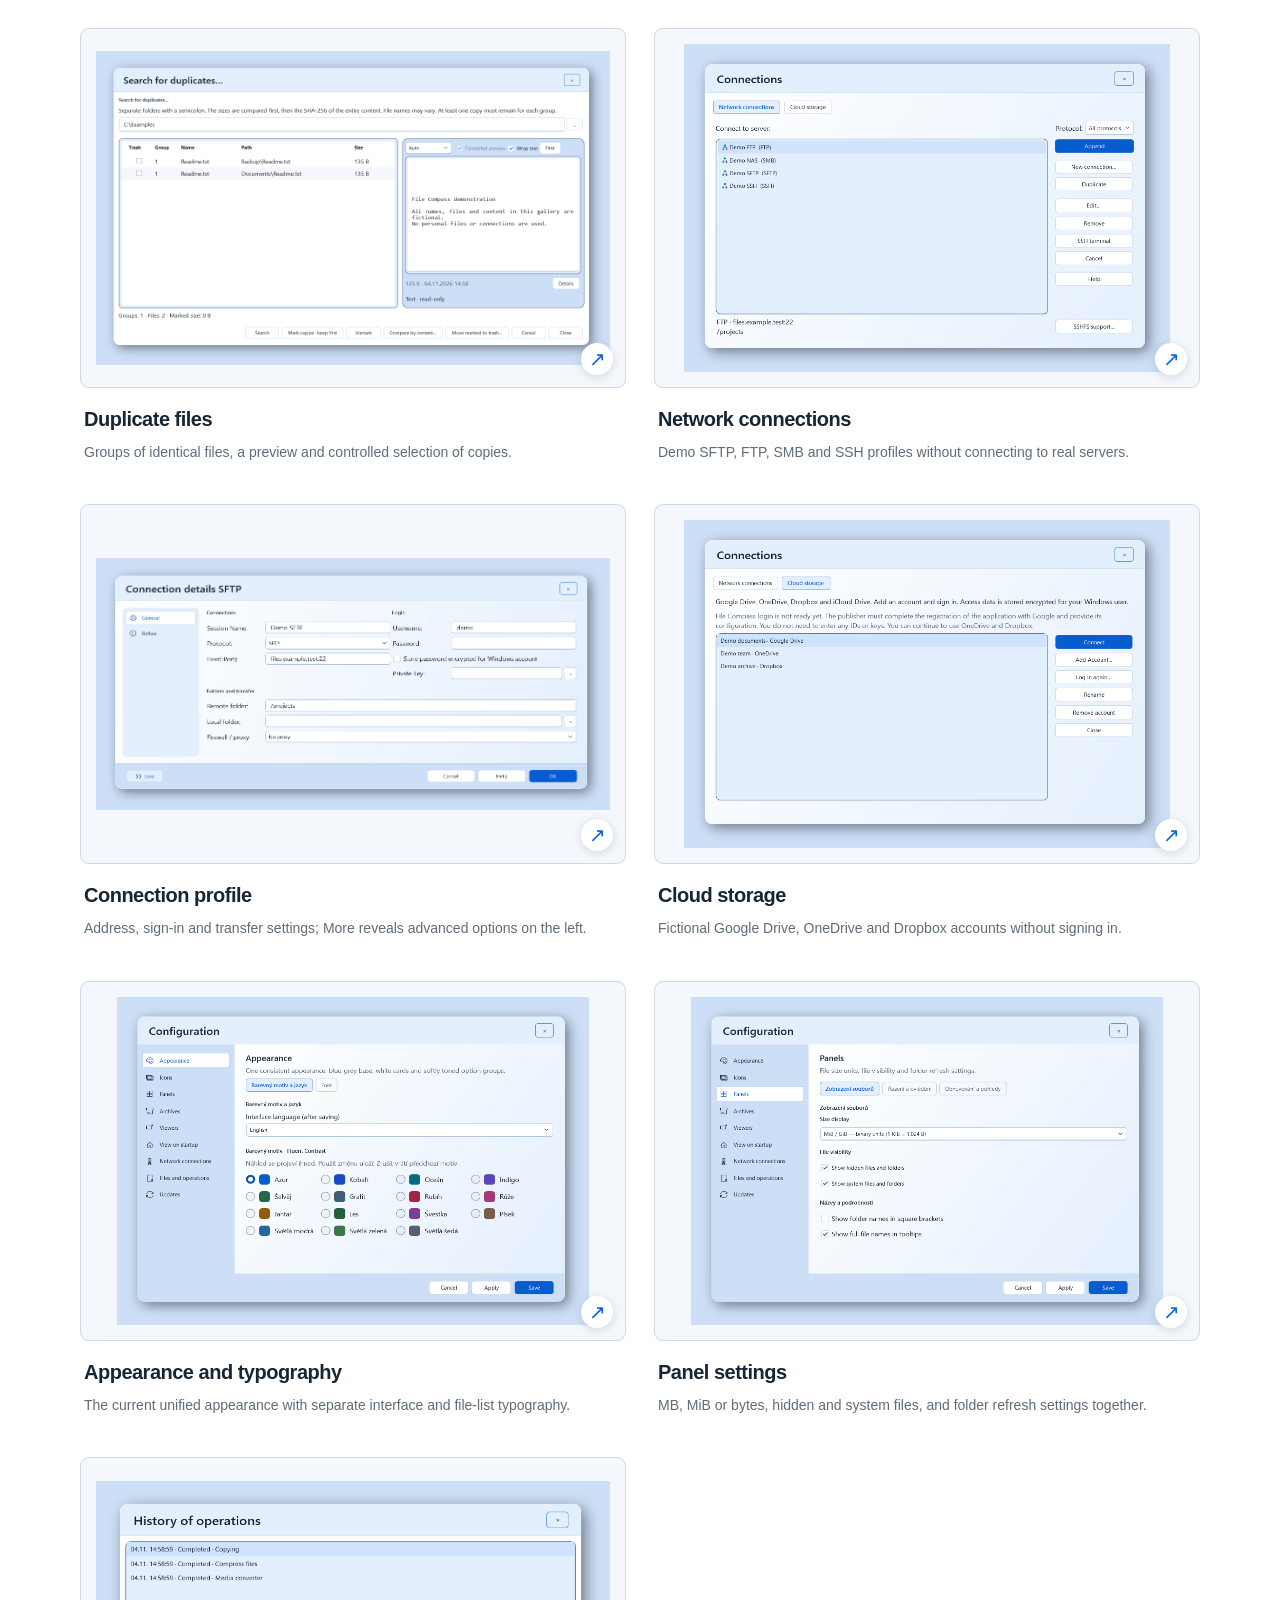
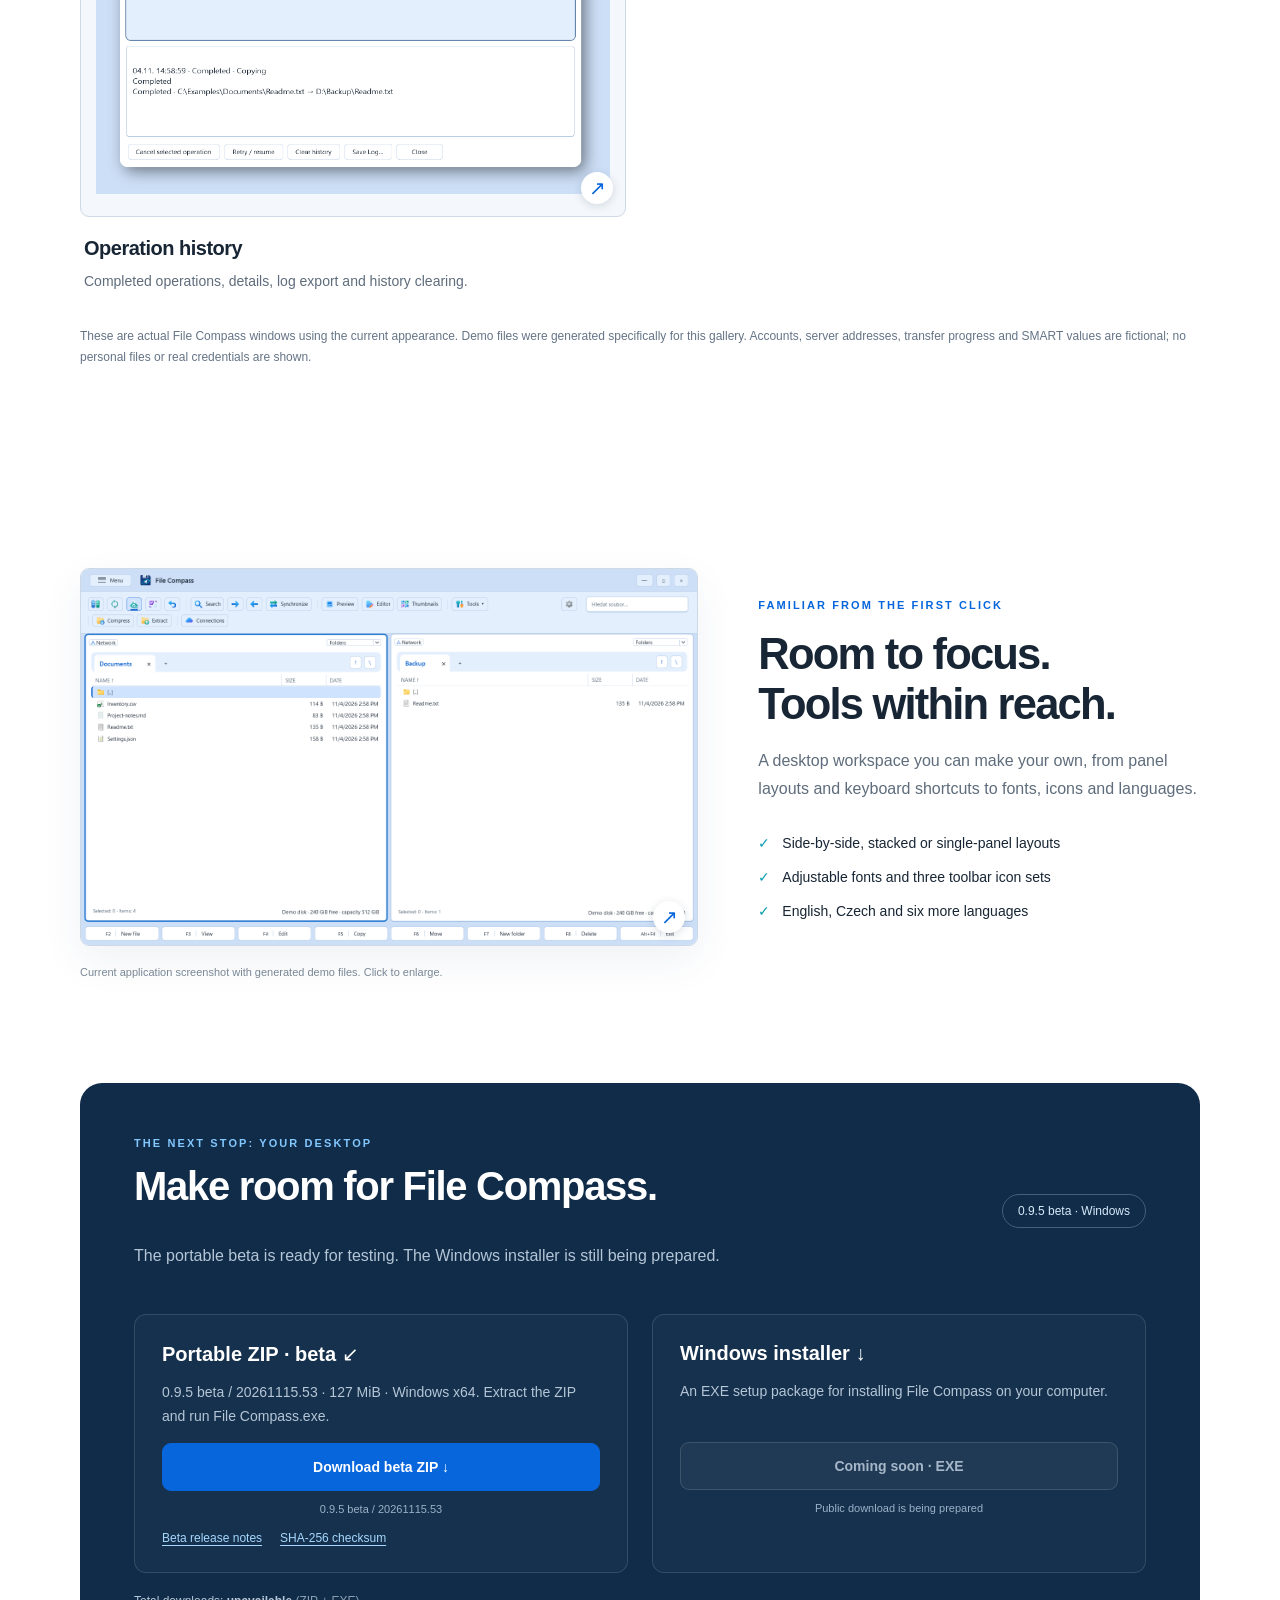
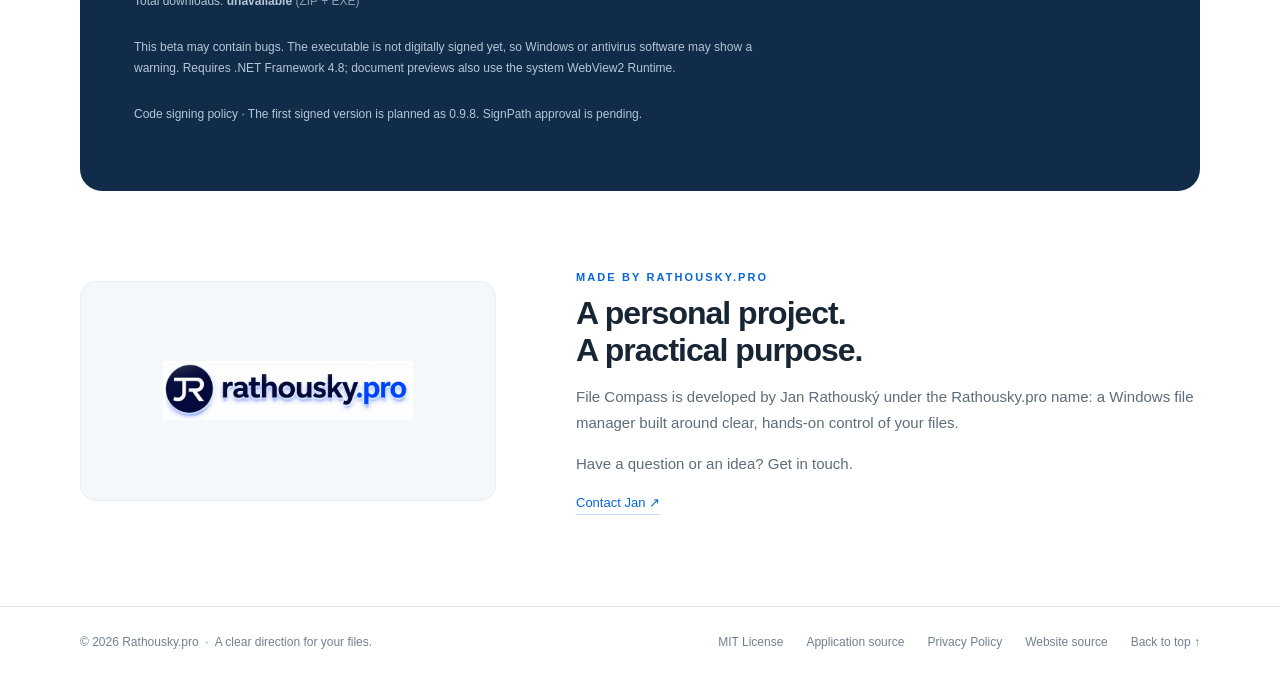
==== commit ec2c47e3: "Publish MIT beta download 20261115.53" ====
--- a/index.html
+++ b/index.html
@@ -6,6 +6,6 @@
 <section class="section storage" id="storage"><div class="wrap split"><div><div class="eyebrow">Your files, wherever they live</div><h2>One familiar place.<br>More ways to connect.</h2><p class="section-intro">Move between your computer, network servers and your own cloud accounts. Keep the same two-panel workflow wherever your work takes you.</p><div class="protocols">SMB &nbsp;·&nbsp; FTP / FTPS &nbsp;·&nbsp; SFTP / SCP &nbsp;·&nbsp; NFS &nbsp;·&nbsp; SSH</div><p class="privacy-note">Cloud connections are optional. You sign in with your own account. Google OAuth verification is still pending.</p><a class="text-link" href="privacy.html">How your data is handled →</a></div><div class="storage-diagram"><div class="orbit" aria-hidden="true"></div><div class="hub"><img src="assets/floppy-orbit.svg" width="60" height="60" alt="File Compass"></div><span class="endpoint ep1">Local folders</span><span class="endpoint ep2">Google Drive</span><span class="endpoint ep3">Network & NAS</span><span class="endpoint ep4">OneDrive</span><span class="endpoint ep5">SFTP / FTP</span><span class="endpoint ep6">Dropbox</span></div></div></section>
 <section class="section wrap" id="gallery"><div class="section-head"><div><div class="eyebrow">A closer look</div><h2>The current interface.<br>From panels to tools.</h2></div><p>New screenshots of the actual application, captured on 4 November 2026. All files, accounts and displayed data are examples. Click any image to explore the details.</p></div><div class="gallery-filters" hidden role="group" aria-label="Filter features"><button type="button" data-gallery-filter="all" aria-pressed="true">All</button><button type="button" data-gallery-filter="files" aria-pressed="false">Files</button><button type="button" data-gallery-filter="archives" aria-pressed="false">Archives</button><button type="button" data-gallery-filter="previews" aria-pressed="false">Previews and editor</button><button type="button" data-gallery-filter="media" aria-pressed="false">Media</button><button type="button" data-gallery-filter="tools" aria-pressed="false">Tools</button><button type="button" data-gallery-filter="network" aria-pressed="false">Network and cloud</button><button type="button" data-gallery-filter="settings" aria-pressed="false">Settings</button></div><p class="gallery-result" aria-live="polite" data-gallery-count data-label="Examples shown">Examples shown: 27</p><div class="screenshot-grid"><figure class="gallery-card" data-gallery-group="files"><a class="screenshot-link" href="assets/screenshots/en-copy.png" data-lightbox aria-label="Enlarge: Copy with confidence"><img src="assets/screenshots/en-copy.png" width="591" height="448" loading="lazy" decoding="async" alt="Copy with confidence"><span class="zoom-hint" aria-hidden="true">↗</span></a><figcaption><h3>Copy with confidence</h3><p>Choose a destination, handle existing files and queue a transfer.</p></figcaption></figure><figure class="gallery-card" data-gallery-group="files"><a class="screenshot-link" href="assets/screenshots/en-copy-progress.png" data-lightbox aria-label="Enlarge: Transfer progress"><img src="assets/screenshots/en-copy-progress.png" width="520" height="382" loading="lazy" decoding="async" alt="Transfer progress"><span class="zoom-hint" aria-hidden="true">↗</span></a><figcaption><h3>Transfer progress</h3><p>Speed, remaining time, pause controls and background operation.</p></figcaption></figure><figure class="gallery-card" data-gallery-group="files"><a class="screenshot-link" href="assets/screenshots/en-conflict.png" data-lightbox aria-label="Enlarge: When a file already exists"><img src="assets/screenshots/en-conflict.png" width="740" height="456" loading="lazy" decoding="async" alt="When a file already exists"><span class="zoom-hint" aria-hidden="true">↗</span></a><figcaption><h3>When a file already exists</h3><p>Compare both files and choose how to handle the conflict.</p></figcaption></figure><figure class="gallery-card" data-gallery-group="files"><a class="screenshot-link" href="assets/screenshots/en-delete.png" data-lightbox aria-label="Enlarge: Recycle or delete permanently"><img src="assets/screenshots/en-delete.png" width="640" height="395" loading="lazy" decoding="async" alt="Recycle or delete permanently"><span class="zoom-hint" aria-hidden="true">↗</span></a><figcaption><h3>Recycle or delete permanently</h3><p>Your preferred action, a separate alternative and clear action colors.</p></figcaption></figure><figure class="gallery-card" data-gallery-group="archives"><a class="screenshot-link" href="assets/screenshots/en-compression.png" data-lightbox aria-label="Enlarge: Compression and archives"><img src="assets/screenshots/en-compression.png" width="895" height="525" loading="lazy" decoding="async" alt="Compression and archives"><span class="zoom-hint" aria-hidden="true">↗</span></a><figcaption><h3>Compression and archives</h3><p>Format, compression level and destination, with more options in sidebar tabs.</p></figcaption></figure><figure class="gallery-card" data-gallery-group="archives"><a class="screenshot-link" href="assets/screenshots/en-compression-security.png" data-lightbox aria-label="Enlarge: Archive security"><img src="assets/screenshots/en-compression-security.png" width="895" height="525" loading="lazy" decoding="async" alt="Archive security"><span class="zoom-hint" aria-hidden="true">↗</span></a><figcaption><h3>Archive security</h3><p>Password protection, with separate pages for split archives and file options.</p></figcaption></figure><figure class="gallery-card" data-gallery-group="previews"><a class="screenshot-link" href="assets/screenshots/en-preview.png" data-lightbox aria-label="Enlarge: Preview and file carousel"><img src="assets/screenshots/en-preview.png" width="1440" height="880" loading="lazy" decoding="async" alt="Preview and file carousel"><span class="zoom-hint" aria-hidden="true">↗</span></a><figcaption><h3>Preview and file carousel</h3><p>Preview beside the source panel, essential file information and an expandable carousel.</p></figcaption></figure><figure class="gallery-card" data-gallery-group="previews"><a class="screenshot-link" href="assets/screenshots/en-video-preview.png" data-lightbox aria-label="Enlarge: Video preview without a player"><img src="assets/screenshots/en-video-preview.png" width="1048" height="728" loading="lazy" decoding="async" alt="Video preview without a player"><span class="zoom-hint" aria-hidden="true">↗</span></a><figcaption><h3>Video preview without a player</h3><p>Six frames from different points in a video, timestamps and an enlarged selected frame.</p></figcaption></figure><figure class="gallery-card" data-gallery-group="previews"><a class="screenshot-link" href="assets/screenshots/en-csv.png" data-lightbox aria-label="Enlarge: CSV as a readable table"><img src="assets/screenshots/en-csv.png" width="1088" height="648" loading="lazy" decoding="async" alt="CSV as a readable table"><span class="zoom-hint" aria-hidden="true">↗</span></a><figcaption><h3>CSV as a readable table</h3><p>Separator and header controls with a table preview inside File Compass.</p></figcaption></figure><figure class="gallery-card" data-gallery-group="previews"><a class="screenshot-link" href="assets/screenshots/en-editor.png" data-lightbox aria-label="Enlarge: Built-in editor"><img src="assets/screenshots/en-editor.png" width="1120" height="700" loading="lazy" decoding="async" alt="Built-in editor"><span class="zoom-hint" aria-hidden="true">↗</span></a><figcaption><h3>Built-in editor</h3><p>Syntax highlighting, encoding and line endings for a sample configuration.</p></figcaption></figure><figure class="gallery-card" data-gallery-group="media"><a class="screenshot-link" href="assets/screenshots/en-images.png" data-lightbox aria-label="Enlarge: Batch image conversion"><img src="assets/screenshots/en-images.png" width="1365" height="760" loading="lazy" decoding="async" alt="Batch image conversion"><span class="zoom-hint" aria-hidden="true">↗</span></a><figcaption><h3>Batch image conversion</h3><p>Output format, quality, destination folder and a shared conversion queue.</p></figcaption></figure><figure class="gallery-card" data-gallery-group="media"><a class="screenshot-link" href="assets/screenshots/en-image-geometry.png" data-lightbox aria-label="Enlarge: Image dimensions and orientation"><img src="assets/screenshots/en-image-geometry.png" width="1365" height="760" loading="lazy" decoding="async" alt="Image dimensions and orientation"><span class="zoom-hint" aria-hidden="true">↗</span></a><figcaption><h3>Image dimensions and orientation</h3><p>A dedicated page for resizing, rotation and portrait or landscape orientation.</p></figcaption></figure><figure class="gallery-card" data-gallery-group="media"><a class="screenshot-link" href="assets/screenshots/en-audio.png" data-lightbox aria-label="Enlarge: Audio conversion"><img src="assets/screenshots/en-audio.png" width="1365" height="760" loading="lazy" decoding="async" alt="Audio conversion"><span class="zoom-hint" aria-hidden="true">↗</span></a><figcaption><h3>Audio conversion</h3><p>Format, bitrate, channels and sample rate in one place.</p></figcaption></figure><figure class="gallery-card" data-gallery-group="media"><a class="screenshot-link" href="assets/screenshots/en-audio-speed.png" data-lightbox aria-label="Enlarge: Audio speed and duration"><img src="assets/screenshots/en-audio-speed.png" width="1365" height="760" loading="lazy" decoding="async" alt="Audio speed and duration"><span class="zoom-hint" aria-hidden="true">↗</span></a><figcaption><h3>Audio speed and duration</h3><p>Dedicated controls for playback speed, target duration and processing method.</p></figcaption></figure><figure class="gallery-card" data-gallery-group="media"><a class="screenshot-link" href="assets/screenshots/en-metadata.png" data-lightbox aria-label="Enlarge: Metadata from file names"><img src="assets/screenshots/en-metadata.png" width="1140" height="691" loading="lazy" decoding="async" alt="Metadata from file names"><span class="zoom-hint" aria-hidden="true">↗</span></a><figcaption><h3>Metadata from file names</h3><p>Review metadata extracted with a filename mask before writing changes.</p></figcaption></figure><figure class="gallery-card" data-gallery-group="tools"><a class="screenshot-link" href="assets/screenshots/en-analyzer.png" data-lightbox aria-label="Enlarge: Disk space analyzer"><img src="assets/screenshots/en-analyzer.png" width="1435" height="791" loading="lazy" decoding="async" alt="Disk space analyzer"><span class="zoom-hint" aria-hidden="true">↗</span></a><figcaption><h3>Disk space analyzer</h3><p>Folder sizes, file summaries and a treemap of used space.</p></figcaption></figure><figure class="gallery-card" data-gallery-group="tools"><a class="screenshot-link" href="assets/screenshots/en-smart.png" data-lightbox aria-label="Enlarge: SMART disk health"><img src="assets/screenshots/en-smart.png" width="1200" height="780" loading="lazy" decoding="async" alt="SMART disk health"><span class="zoom-hint" aria-hidden="true">↗</span></a><figcaption><h3>SMART disk health</h3><p>Health, temperature, wear and detailed attributes for a fictional demo disk.</p></figcaption></figure><figure class="gallery-card" data-gallery-group="tools"><a class="screenshot-link" href="assets/screenshots/en-sync.png" data-lightbox aria-label="Enlarge: Folder synchronization"><img src="assets/screenshots/en-sync.png" width="1140" height="700" loading="lazy" decoding="async" alt="Folder synchronization"><span class="zoom-hint" aria-hidden="true">↗</span></a><figcaption><h3>Folder synchronization</h3><p>Two locations, a cycling direction arrow and a plan to review before applying changes.</p></figcaption></figure><figure class="gallery-card" data-gallery-group="tools"><a class="screenshot-link" href="assets/screenshots/en-rename.png" data-lightbox aria-label="Enlarge: Batch renaming"><img src="assets/screenshots/en-rename.png" width="1191" height="680" loading="lazy" decoding="async" alt="Batch renaming"><span class="zoom-hint" aria-hidden="true">↗</span></a><figcaption><h3>Batch renaming</h3><p>Masks, counters and a preview of new filenames before confirmation.</p></figcaption></figure><figure class="gallery-card" data-gallery-group="tools"><a class="screenshot-link" href="assets/screenshots/en-search.png" data-lightbox aria-label="Enlarge: File search"><img src="assets/screenshots/en-search.png" width="1295" height="720" loading="lazy" decoding="async" alt="File search"><span class="zoom-hint" aria-hidden="true">↗</span></a><figcaption><h3>File search</h3><p>Search a demo folder, with additional criteria in sidebar tabs.</p></figcaption></figure><figure class="gallery-card" data-gallery-group="tools"><a class="screenshot-link" href="assets/screenshots/en-duplicates.png" data-lightbox aria-label="Enlarge: Duplicate files"><img src="assets/screenshots/en-duplicates.png" width="1180" height="720" loading="lazy" decoding="async" alt="Duplicate files"><span class="zoom-hint" aria-hidden="true">↗</span></a><figcaption><h3>Duplicate files</h3><p>Groups of identical files, a preview and controlled selection of copies.</p></figcaption></figure><figure class="gallery-card" data-gallery-group="network"><a class="screenshot-link" href="assets/screenshots/en-connections.png" data-lightbox aria-label="Enlarge: Network connections"><img src="assets/screenshots/en-connections.png" width="920" height="620" loading="lazy" decoding="async" alt="Network connections"><span class="zoom-hint" aria-hidden="true">↗</span></a><figcaption><h3>Network connections</h3><p>Demo SFTP, FTP, SMB and SSH profiles without connecting to real servers.</p></figcaption></figure><figure class="gallery-card" data-gallery-group="network"><a class="screenshot-link" href="assets/screenshots/en-connection-profile.png" data-lightbox aria-label="Enlarge: Connection profile"><img src="assets/screenshots/en-connection-profile.png" width="1075" height="527" loading="lazy" decoding="async" alt="Connection profile"><span class="zoom-hint" aria-hidden="true">↗</span></a><figcaption><h3>Connection profile</h3><p>Address, sign-in and transfer settings; More reveals advanced options on the left.</p></figcaption></figure><figure class="gallery-card" data-gallery-group="network"><a class="screenshot-link" href="assets/screenshots/en-cloud.png" data-lightbox aria-label="Enlarge: Cloud storage"><img src="assets/screenshots/en-cloud.png" width="920" height="620" loading="lazy" decoding="async" alt="Cloud storage"><span class="zoom-hint" aria-hidden="true">↗</span></a><figcaption><h3>Cloud storage</h3><p>Fictional Google Drive, OneDrive and Dropbox accounts without signing in.</p></figcaption></figure><figure class="gallery-card" data-gallery-group="settings"><a class="screenshot-link" href="assets/screenshots/en-settings.png" data-lightbox aria-label="Enlarge: Appearance and typography"><img src="assets/screenshots/en-settings.png" width="920" height="640" loading="lazy" decoding="async" alt="Appearance and typography"><span class="zoom-hint" aria-hidden="true">↗</span></a><figcaption><h3>Appearance and typography</h3><p>The current unified appearance with separate interface and file-list typography.</p></figcaption></figure><figure class="gallery-card" data-gallery-group="settings"><a class="screenshot-link" href="assets/screenshots/en-panel-settings.png" data-lightbox aria-label="Enlarge: Panel settings"><img src="assets/screenshots/en-panel-settings.png" width="920" height="640" loading="lazy" decoding="async" alt="Panel settings"><span class="zoom-hint" aria-hidden="true">↗</span></a><figcaption><h3>Panel settings</h3><p>MB, MiB or bytes, hidden and system files, and folder refresh settings together.</p></figcaption></figure><figure class="gallery-card" data-gallery-group="files"><a class="screenshot-link" href="assets/screenshots/en-history.png" data-lightbox aria-label="Enlarge: Operation history"><img src="assets/screenshots/en-history.png" width="840" height="511" loading="lazy" decoding="async" alt="Operation history"><span class="zoom-hint" aria-hidden="true">↗</span></a><figcaption><h3>Operation history</h3><p>Completed operations, details, log export and history clearing.</p></figcaption></figure></div><p class="gallery-note">These are actual File Compass windows using the current appearance. Demo files were generated specifically for this gallery. Accounts, server addresses, transfer progress and SMART values are fictional; no personal files or real credentials are shown.</p></section><dialog class="image-dialog" aria-label="Enlarged application screenshot"><form method="dialog"><button class="button" aria-label="Close preview">Close ×</button></form><img alt=""><p></p></dialog>
 <section class="section wrap showcase"><div class="screenshot-block"><a class="screenshot-link" href="assets/screenshots/en-panels.png" data-lightbox aria-label="Enlarge: File Compass with two file panels, toolbar and keyboard shortcuts, using demonstration files."><img src="assets/screenshots/en-panels.png" width="1440" height="880" loading="lazy" decoding="async" alt="File Compass with two file panels, toolbar and keyboard shortcuts, using demonstration files."><span class="zoom-hint" aria-hidden="true">↗</span></a><p class="caption">Current application screenshot with generated demo files. Click to enlarge.</p></div><div><div class="eyebrow">Familiar from the first click</div><h2>Room to focus.<br>Tools within reach.</h2><p>A desktop workspace you can make your own, from panel layouts and keyboard shortcuts to fonts, icons and languages.</p><ul class="checklist"><li>Side-by-side, stacked or single-panel layouts</li><li>Adjustable fonts and three toolbar icon sets</li><li>English, Czech and six more languages</li></ul></div></section>
-<section class="wrap" id="download"><div class="download"><div class="download-top"><div><div class="eyebrow">The next stop: your desktop</div><h2>Make room for File Compass.</h2><p>The portable beta is ready for testing. The Windows installer is still being prepared.</p></div><span class="release-badge">0.9.5 beta · Windows</span></div><div class="download-options"><article class="download-option"><h3>Portable ZIP · beta <span aria-hidden="true">↙</span></h3><p>0.9.5 beta / 20261115.39 · 127 MiB · Windows x64. Extract the ZIP and run File Compass.exe.</p><a class="button primary" data-download="zip" href="https://github.com/rathousky-pro/file-compass-web/releases/download/v0.9.5-beta-build.20261115.39/FileCompass-win-x64.zip">Download beta ZIP ↓</a><span class="availability" data-status="zip">0.9.5 beta / 20261115.39</span><div class="release-links"><a href="https://github.com/rathousky-pro/file-compass-web/releases/tag/v0.9.5-beta-build.20261115.39">Beta release notes</a><a href="https://github.com/rathousky-pro/file-compass-web/releases/download/v0.9.5-beta-build.20261115.39/FileCompass-win-x64.zip.sha256">SHA-256 checksum</a></div></article><article class="download-option"><h3>Windows installer <span aria-hidden="true">↓</span></h3><p>An EXE setup package for installing File Compass on your computer.</p><button class="button" disabled data-download="exe">Coming soon · EXE</button><span class="availability" data-status="exe">Public download is being prepared</span></article></div><p class="download-count" data-download-count aria-live="polite">Total downloads: <span data-download-total>…</span> <span class="download-count-formats">(ZIP + EXE)</span></p><p class="privacy-note">This beta may contain bugs. The executable is not digitally signed yet, so Windows or antivirus software may show a warning. Requires .NET Framework 4.8; document previews also use the system WebView2 Runtime.</p><p class="privacy-note"><a href="https://github.com/rathousky-pro/file-compass/blob/main/docs/CODE-SIGNING.md">Code signing policy</a> · The first signed version is planned as 0.9.8. SignPath approval is pending.</p></div></section>
+<section class="wrap" id="download"><div class="download"><div class="download-top"><div><div class="eyebrow">The next stop: your desktop</div><h2>Make room for File Compass.</h2><p>The portable beta is ready for testing. The Windows installer is still being prepared.</p></div><span class="release-badge">0.9.5 beta · Windows</span></div><div class="download-options"><article class="download-option"><h3>Portable ZIP · beta <span aria-hidden="true">↙</span></h3><p>0.9.5 beta / 20261115.53 · 127 MiB · Windows x64. Extract the ZIP and run File Compass.exe.</p><a class="button primary" data-download="zip" href="https://github.com/rathousky-pro/file-compass-web/releases/download/v0.9.5-beta-build.20261115.53/FileCompass-win-x64.zip">Download beta ZIP ↓</a><span class="availability" data-status="zip">0.9.5 beta / 20261115.53</span><div class="release-links"><a href="https://github.com/rathousky-pro/file-compass-web/releases/tag/v0.9.5-beta-build.20261115.53">Beta release notes</a><a href="https://github.com/rathousky-pro/file-compass-web/releases/download/v0.9.5-beta-build.20261115.53/FileCompass-win-x64.zip.sha256">SHA-256 checksum</a></div></article><article class="download-option"><h3>Windows installer <span aria-hidden="true">↓</span></h3><p>An EXE setup package for installing File Compass on your computer.</p><button class="button" disabled data-download="exe">Coming soon · EXE</button><span class="availability" data-status="exe">Public download is being prepared</span></article></div><p class="download-count" data-download-count aria-live="polite">Total downloads: <span data-download-total>…</span> <span class="download-count-formats">(ZIP + EXE)</span></p><p class="privacy-note">This beta may contain bugs. The executable is not digitally signed yet, so Windows or antivirus software may show a warning. Requires .NET Framework 4.8; document previews also use the system WebView2 Runtime.</p><p class="privacy-note"><a href="https://github.com/rathousky-pro/file-compass/blob/main/docs/CODE-SIGNING.md">Code signing policy</a> · The first signed version is planned as 0.9.8. SignPath approval is pending.</p></div></section>
 <section class="wrap author" id="about"><div class="author-mark"><img src="assets/rathousky-pro.png" alt="Rathousky.pro" loading="lazy"></div><div><div class="eyebrow">Made by Rathousky.pro</div><h2>A personal project.<br>A practical purpose.</h2><p>File Compass is developed by Jan Rathouský under the Rathousky.pro name: a Windows file manager built around clear, hands-on control of your files.</p><p>Have a question or an idea? Get in touch.</p><a class="text-link" href="mailto:developer@rathousky.pro">Contact Jan ↗</a></div></section></main>
 <footer class="footer"><div class="wrap"><span>© 2026 Rathousky.pro &nbsp;·&nbsp; A clear direction for your files.</span><div class="footer-links"><a href="https://github.com/rathousky-pro/file-compass/blob/main/LICENSE">MIT License</a><a href="https://github.com/rathousky-pro/file-compass">Application source</a><a href="privacy.html">Privacy Policy</a><a href="https://github.com/rathousky-pro/file-compass-web">Website source</a><a href="#top">Back to top ↑</a></div></div></footer></body></html>
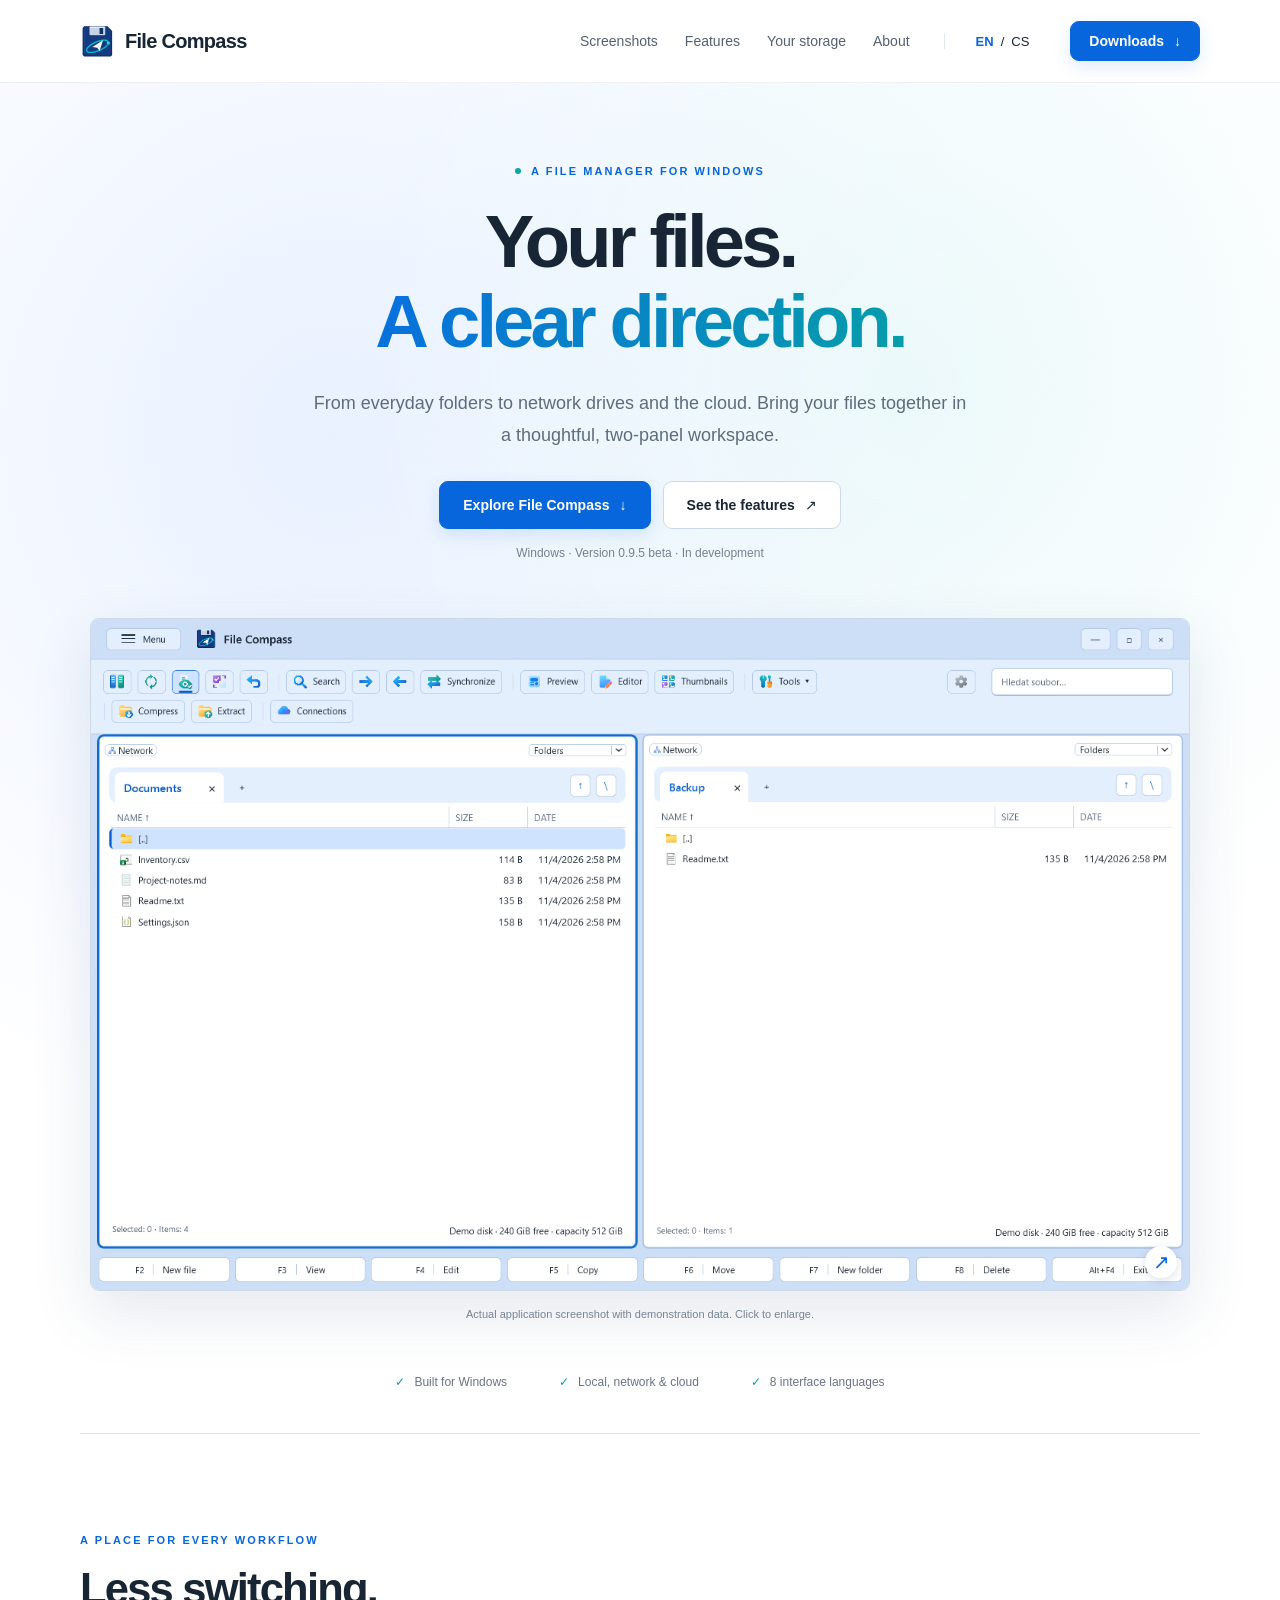
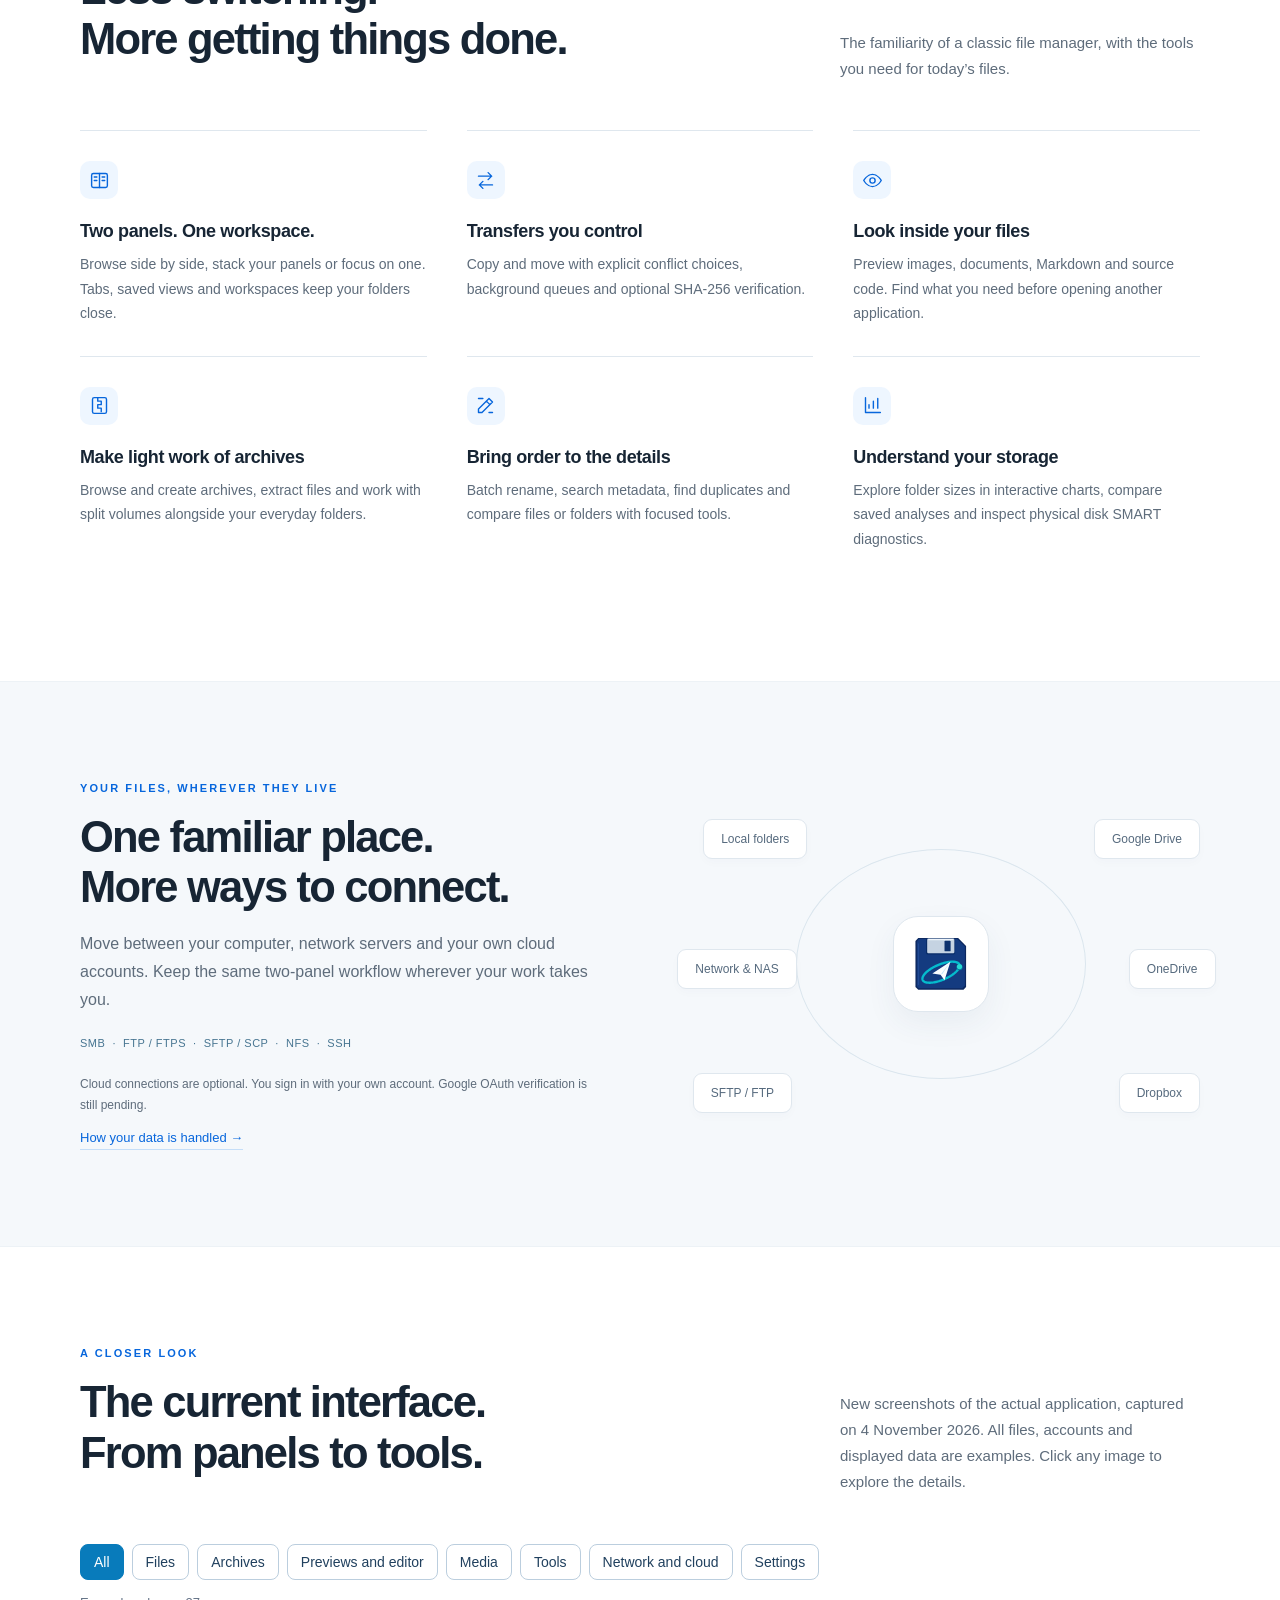
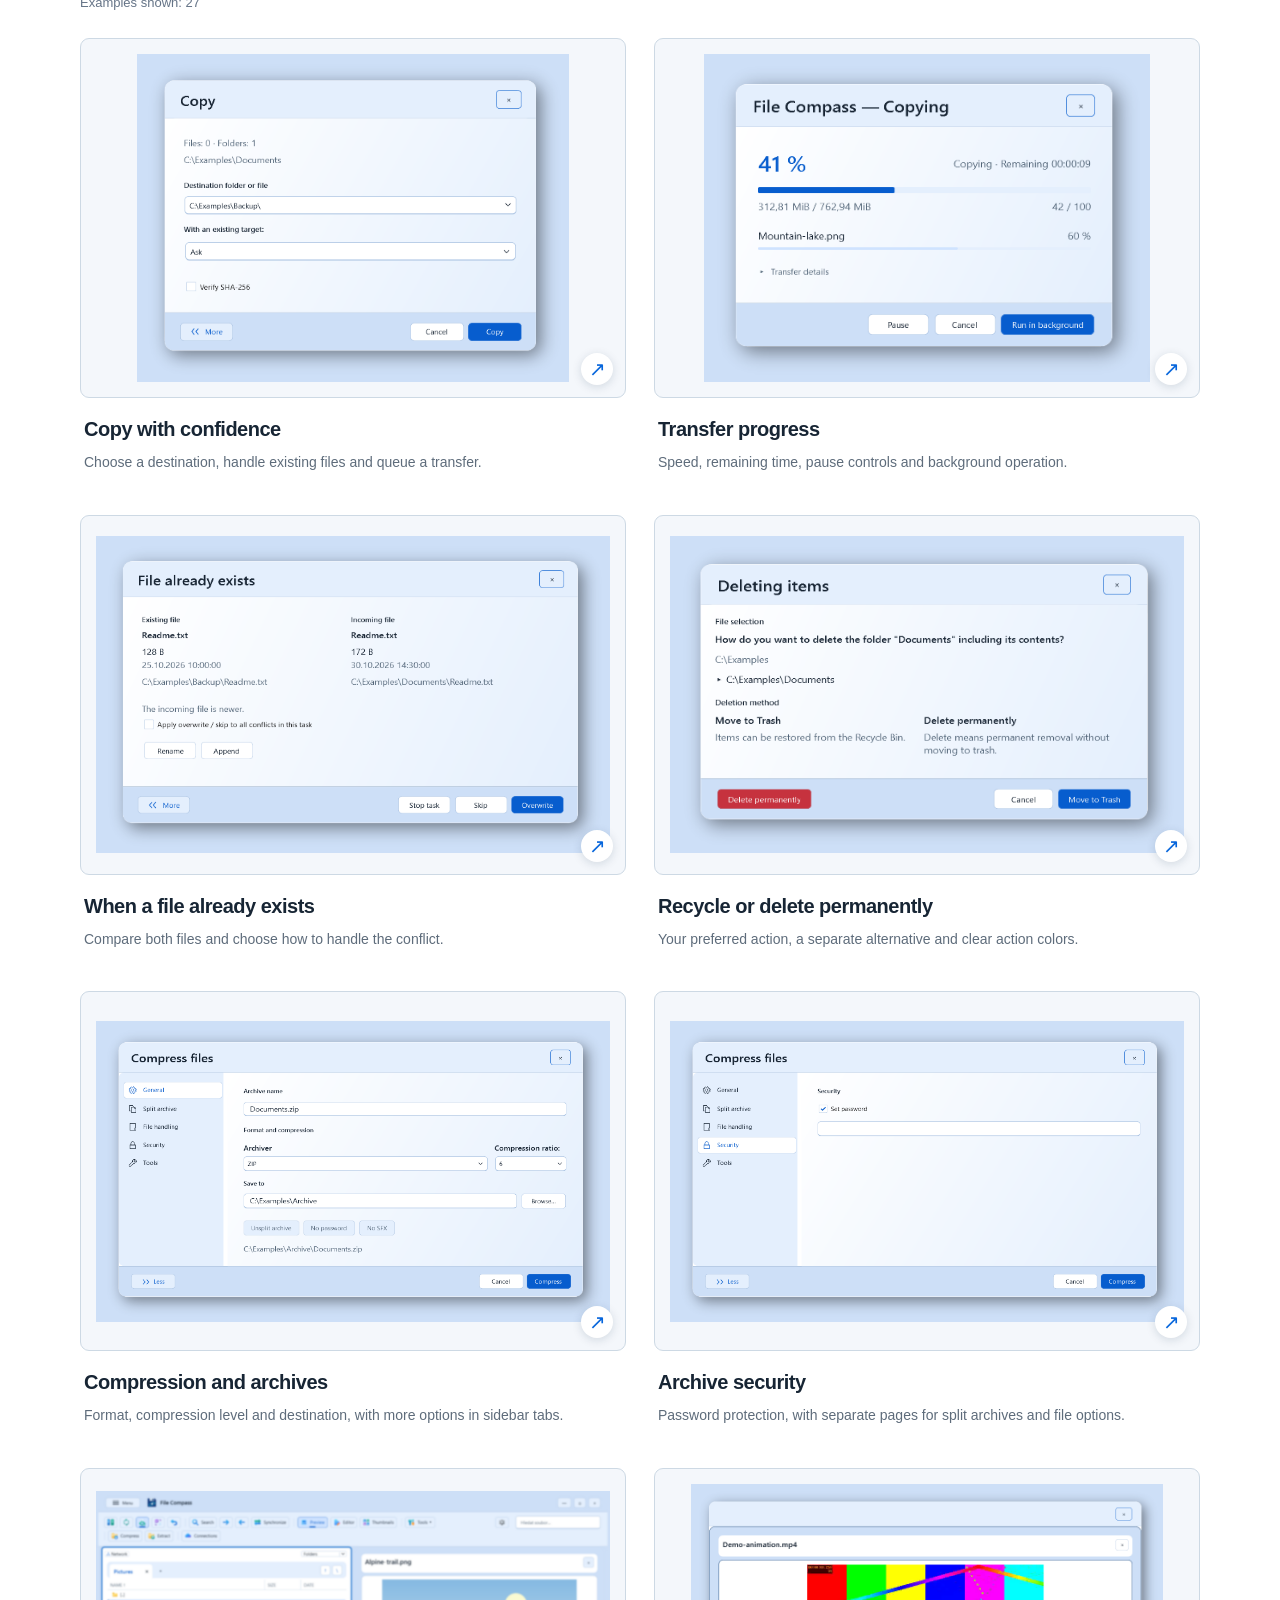
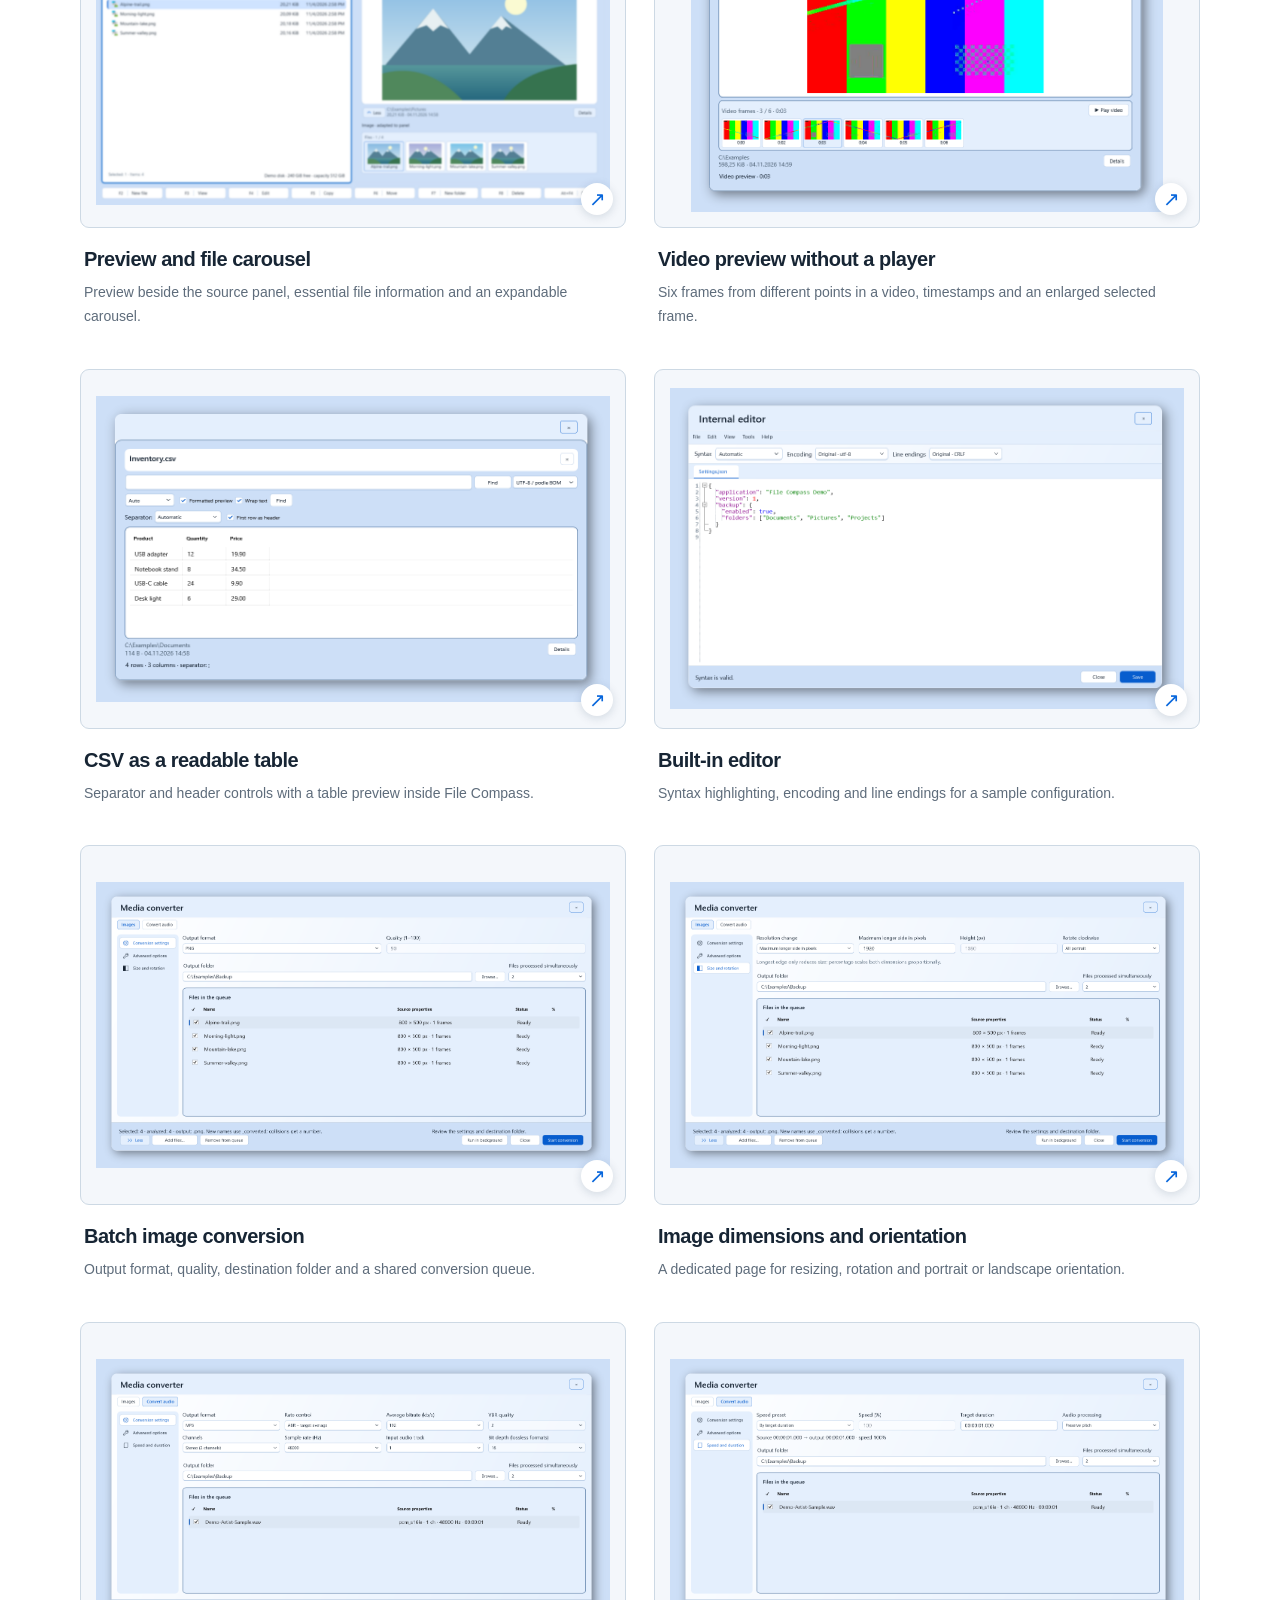
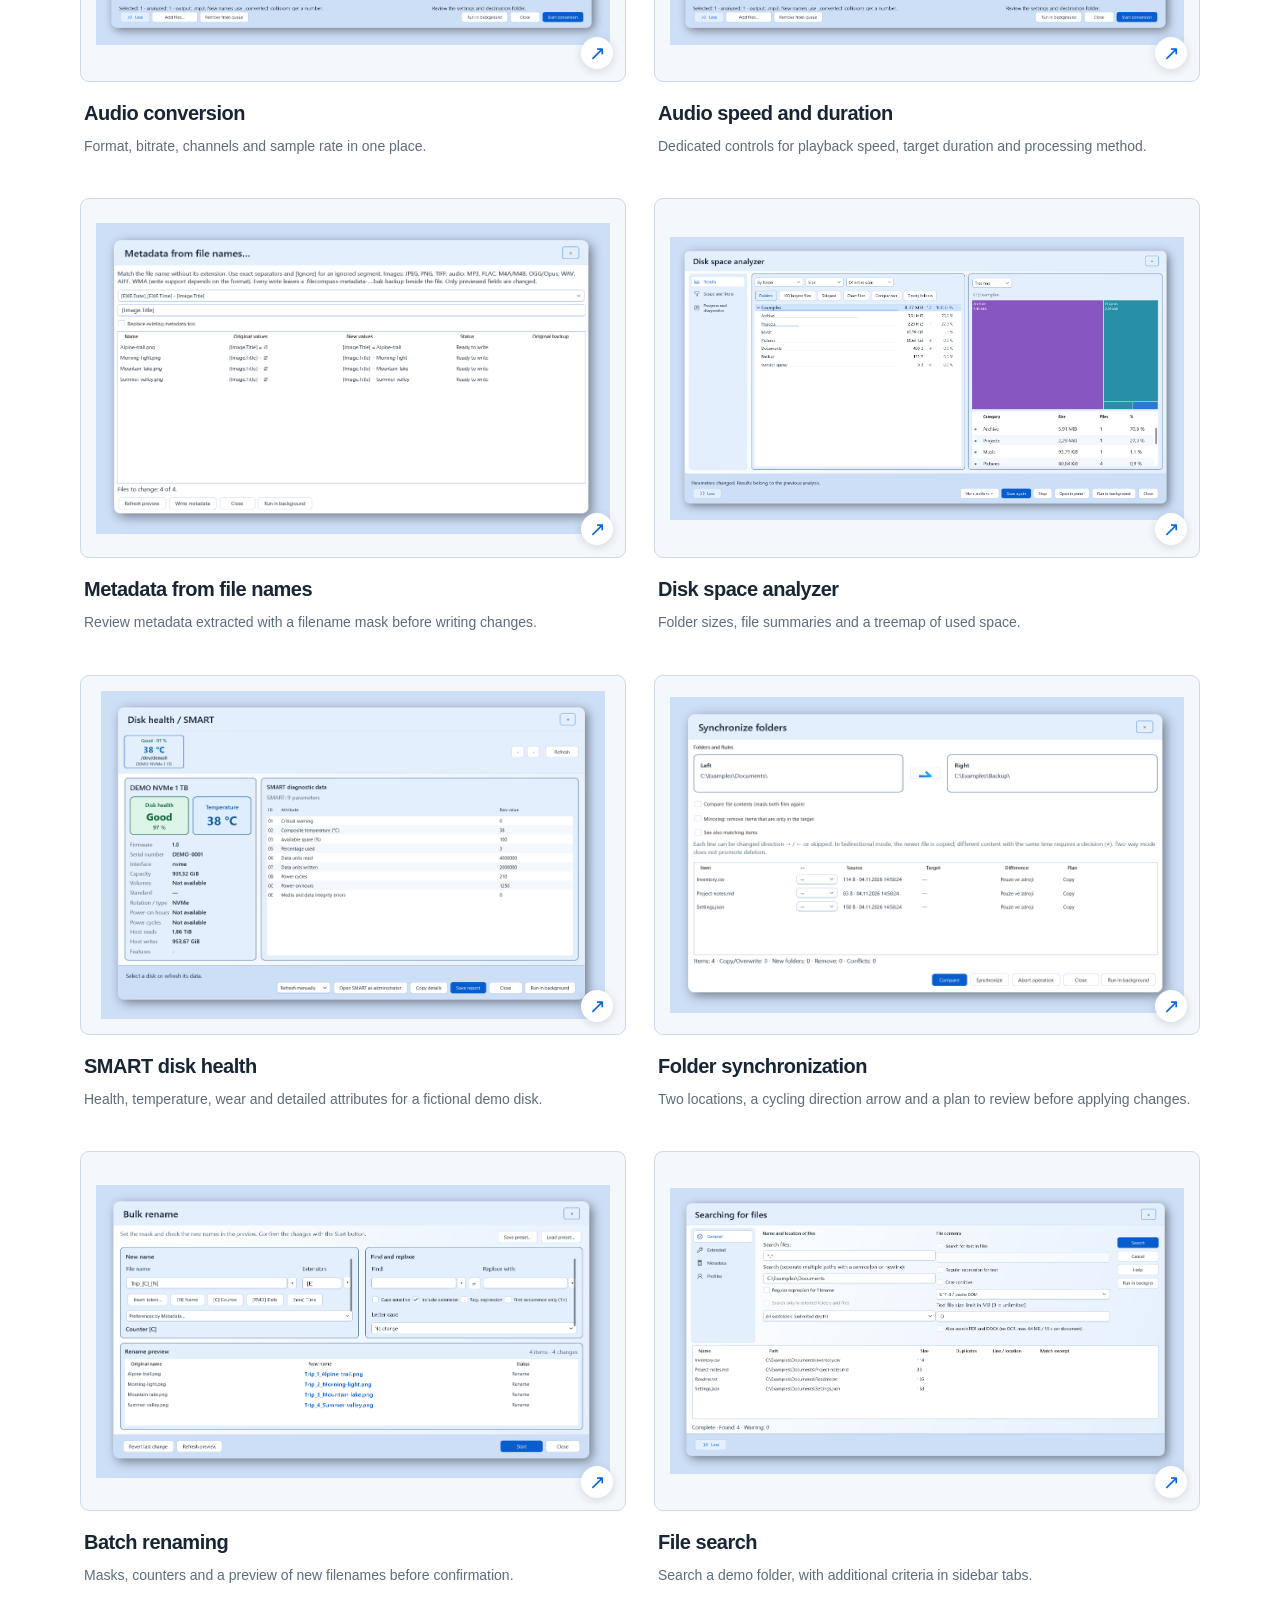
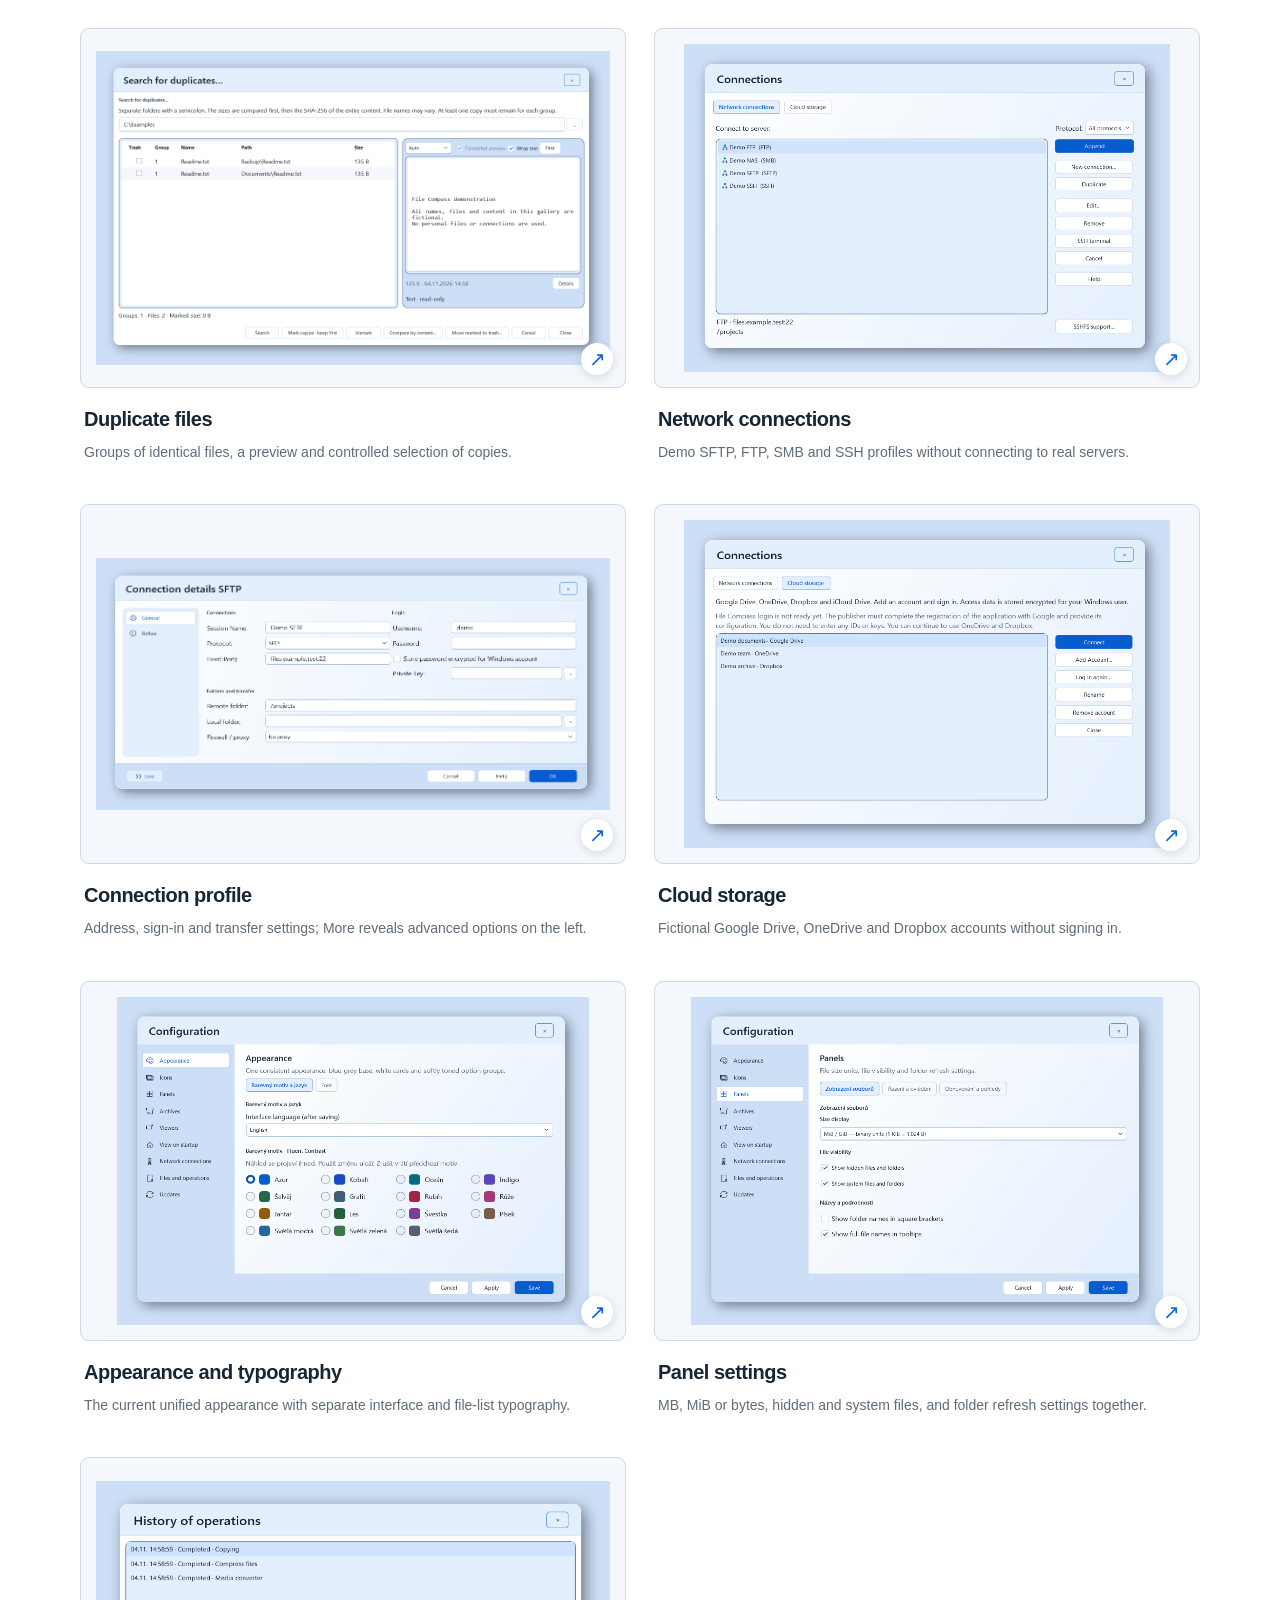
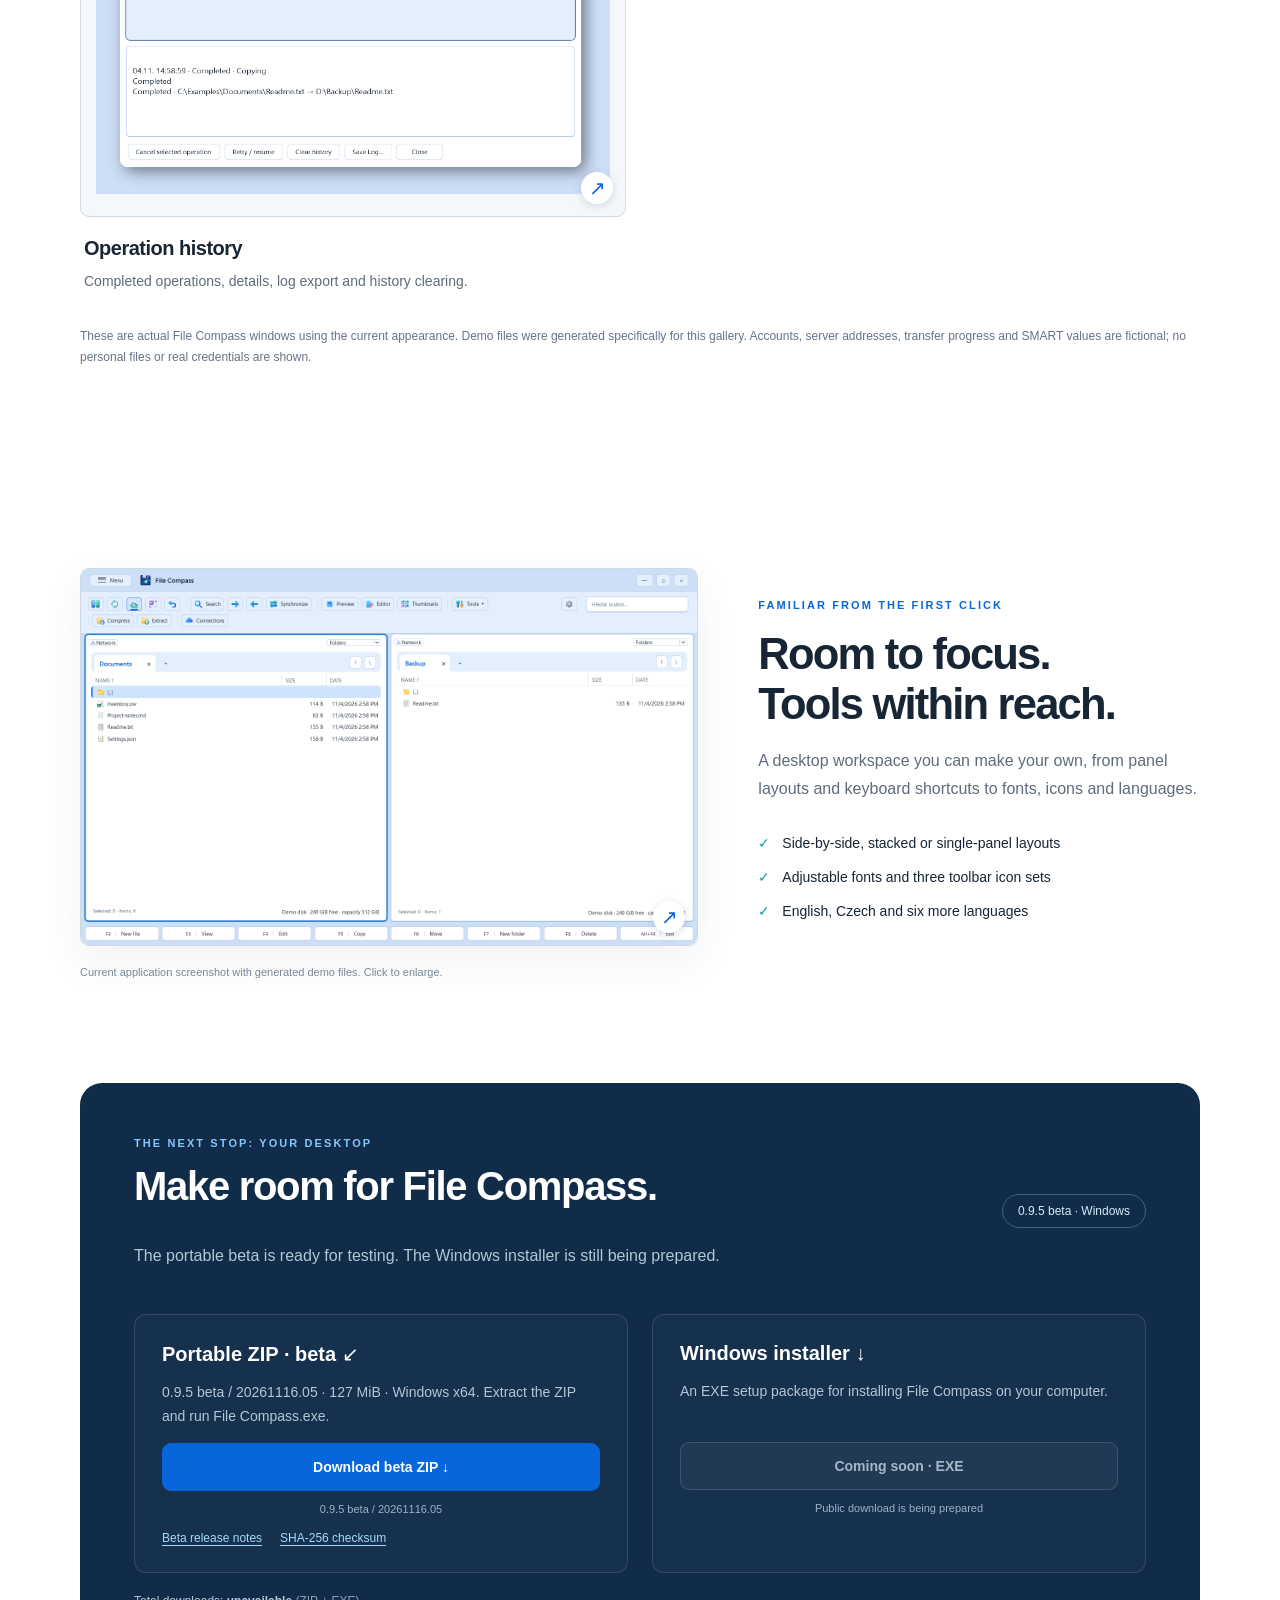
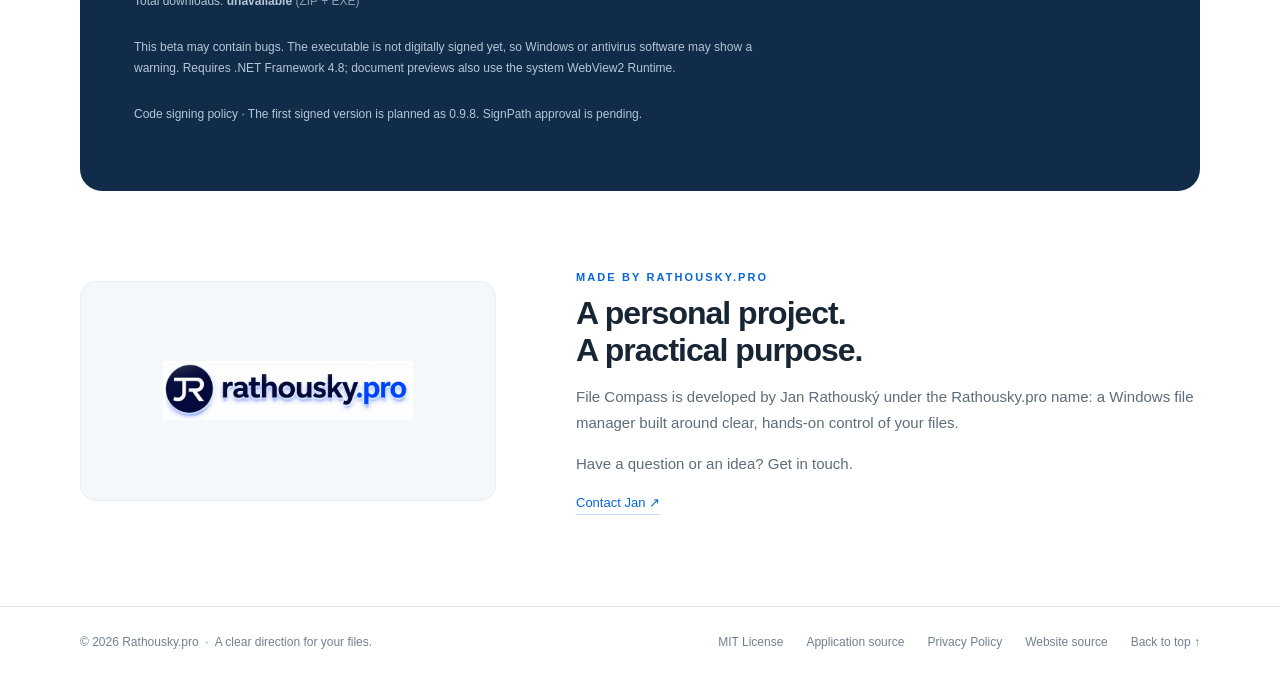
==== commit 27e5aa33: "Publish MIT beta download 20261116.05" ====
--- a/index.html
+++ b/index.html
@@ -6,6 +6,6 @@
 <section class="section storage" id="storage"><div class="wrap split"><div><div class="eyebrow">Your files, wherever they live</div><h2>One familiar place.<br>More ways to connect.</h2><p class="section-intro">Move between your computer, network servers and your own cloud accounts. Keep the same two-panel workflow wherever your work takes you.</p><div class="protocols">SMB &nbsp;·&nbsp; FTP / FTPS &nbsp;·&nbsp; SFTP / SCP &nbsp;·&nbsp; NFS &nbsp;·&nbsp; SSH</div><p class="privacy-note">Cloud connections are optional. You sign in with your own account. Google OAuth verification is still pending.</p><a class="text-link" href="privacy.html">How your data is handled →</a></div><div class="storage-diagram"><div class="orbit" aria-hidden="true"></div><div class="hub"><img src="assets/floppy-orbit.svg" width="60" height="60" alt="File Compass"></div><span class="endpoint ep1">Local folders</span><span class="endpoint ep2">Google Drive</span><span class="endpoint ep3">Network & NAS</span><span class="endpoint ep4">OneDrive</span><span class="endpoint ep5">SFTP / FTP</span><span class="endpoint ep6">Dropbox</span></div></div></section>
 <section class="section wrap" id="gallery"><div class="section-head"><div><div class="eyebrow">A closer look</div><h2>The current interface.<br>From panels to tools.</h2></div><p>New screenshots of the actual application, captured on 4 November 2026. All files, accounts and displayed data are examples. Click any image to explore the details.</p></div><div class="gallery-filters" hidden role="group" aria-label="Filter features"><button type="button" data-gallery-filter="all" aria-pressed="true">All</button><button type="button" data-gallery-filter="files" aria-pressed="false">Files</button><button type="button" data-gallery-filter="archives" aria-pressed="false">Archives</button><button type="button" data-gallery-filter="previews" aria-pressed="false">Previews and editor</button><button type="button" data-gallery-filter="media" aria-pressed="false">Media</button><button type="button" data-gallery-filter="tools" aria-pressed="false">Tools</button><button type="button" data-gallery-filter="network" aria-pressed="false">Network and cloud</button><button type="button" data-gallery-filter="settings" aria-pressed="false">Settings</button></div><p class="gallery-result" aria-live="polite" data-gallery-count data-label="Examples shown">Examples shown: 27</p><div class="screenshot-grid"><figure class="gallery-card" data-gallery-group="files"><a class="screenshot-link" href="assets/screenshots/en-copy.png" data-lightbox aria-label="Enlarge: Copy with confidence"><img src="assets/screenshots/en-copy.png" width="591" height="448" loading="lazy" decoding="async" alt="Copy with confidence"><span class="zoom-hint" aria-hidden="true">↗</span></a><figcaption><h3>Copy with confidence</h3><p>Choose a destination, handle existing files and queue a transfer.</p></figcaption></figure><figure class="gallery-card" data-gallery-group="files"><a class="screenshot-link" href="assets/screenshots/en-copy-progress.png" data-lightbox aria-label="Enlarge: Transfer progress"><img src="assets/screenshots/en-copy-progress.png" width="520" height="382" loading="lazy" decoding="async" alt="Transfer progress"><span class="zoom-hint" aria-hidden="true">↗</span></a><figcaption><h3>Transfer progress</h3><p>Speed, remaining time, pause controls and background operation.</p></figcaption></figure><figure class="gallery-card" data-gallery-group="files"><a class="screenshot-link" href="assets/screenshots/en-conflict.png" data-lightbox aria-label="Enlarge: When a file already exists"><img src="assets/screenshots/en-conflict.png" width="740" height="456" loading="lazy" decoding="async" alt="When a file already exists"><span class="zoom-hint" aria-hidden="true">↗</span></a><figcaption><h3>When a file already exists</h3><p>Compare both files and choose how to handle the conflict.</p></figcaption></figure><figure class="gallery-card" data-gallery-group="files"><a class="screenshot-link" href="assets/screenshots/en-delete.png" data-lightbox aria-label="Enlarge: Recycle or delete permanently"><img src="assets/screenshots/en-delete.png" width="640" height="395" loading="lazy" decoding="async" alt="Recycle or delete permanently"><span class="zoom-hint" aria-hidden="true">↗</span></a><figcaption><h3>Recycle or delete permanently</h3><p>Your preferred action, a separate alternative and clear action colors.</p></figcaption></figure><figure class="gallery-card" data-gallery-group="archives"><a class="screenshot-link" href="assets/screenshots/en-compression.png" data-lightbox aria-label="Enlarge: Compression and archives"><img src="assets/screenshots/en-compression.png" width="895" height="525" loading="lazy" decoding="async" alt="Compression and archives"><span class="zoom-hint" aria-hidden="true">↗</span></a><figcaption><h3>Compression and archives</h3><p>Format, compression level and destination, with more options in sidebar tabs.</p></figcaption></figure><figure class="gallery-card" data-gallery-group="archives"><a class="screenshot-link" href="assets/screenshots/en-compression-security.png" data-lightbox aria-label="Enlarge: Archive security"><img src="assets/screenshots/en-compression-security.png" width="895" height="525" loading="lazy" decoding="async" alt="Archive security"><span class="zoom-hint" aria-hidden="true">↗</span></a><figcaption><h3>Archive security</h3><p>Password protection, with separate pages for split archives and file options.</p></figcaption></figure><figure class="gallery-card" data-gallery-group="previews"><a class="screenshot-link" href="assets/screenshots/en-preview.png" data-lightbox aria-label="Enlarge: Preview and file carousel"><img src="assets/screenshots/en-preview.png" width="1440" height="880" loading="lazy" decoding="async" alt="Preview and file carousel"><span class="zoom-hint" aria-hidden="true">↗</span></a><figcaption><h3>Preview and file carousel</h3><p>Preview beside the source panel, essential file information and an expandable carousel.</p></figcaption></figure><figure class="gallery-card" data-gallery-group="previews"><a class="screenshot-link" href="assets/screenshots/en-video-preview.png" data-lightbox aria-label="Enlarge: Video preview without a player"><img src="assets/screenshots/en-video-preview.png" width="1048" height="728" loading="lazy" decoding="async" alt="Video preview without a player"><span class="zoom-hint" aria-hidden="true">↗</span></a><figcaption><h3>Video preview without a player</h3><p>Six frames from different points in a video, timestamps and an enlarged selected frame.</p></figcaption></figure><figure class="gallery-card" data-gallery-group="previews"><a class="screenshot-link" href="assets/screenshots/en-csv.png" data-lightbox aria-label="Enlarge: CSV as a readable table"><img src="assets/screenshots/en-csv.png" width="1088" height="648" loading="lazy" decoding="async" alt="CSV as a readable table"><span class="zoom-hint" aria-hidden="true">↗</span></a><figcaption><h3>CSV as a readable table</h3><p>Separator and header controls with a table preview inside File Compass.</p></figcaption></figure><figure class="gallery-card" data-gallery-group="previews"><a class="screenshot-link" href="assets/screenshots/en-editor.png" data-lightbox aria-label="Enlarge: Built-in editor"><img src="assets/screenshots/en-editor.png" width="1120" height="700" loading="lazy" decoding="async" alt="Built-in editor"><span class="zoom-hint" aria-hidden="true">↗</span></a><figcaption><h3>Built-in editor</h3><p>Syntax highlighting, encoding and line endings for a sample configuration.</p></figcaption></figure><figure class="gallery-card" data-gallery-group="media"><a class="screenshot-link" href="assets/screenshots/en-images.png" data-lightbox aria-label="Enlarge: Batch image conversion"><img src="assets/screenshots/en-images.png" width="1365" height="760" loading="lazy" decoding="async" alt="Batch image conversion"><span class="zoom-hint" aria-hidden="true">↗</span></a><figcaption><h3>Batch image conversion</h3><p>Output format, quality, destination folder and a shared conversion queue.</p></figcaption></figure><figure class="gallery-card" data-gallery-group="media"><a class="screenshot-link" href="assets/screenshots/en-image-geometry.png" data-lightbox aria-label="Enlarge: Image dimensions and orientation"><img src="assets/screenshots/en-image-geometry.png" width="1365" height="760" loading="lazy" decoding="async" alt="Image dimensions and orientation"><span class="zoom-hint" aria-hidden="true">↗</span></a><figcaption><h3>Image dimensions and orientation</h3><p>A dedicated page for resizing, rotation and portrait or landscape orientation.</p></figcaption></figure><figure class="gallery-card" data-gallery-group="media"><a class="screenshot-link" href="assets/screenshots/en-audio.png" data-lightbox aria-label="Enlarge: Audio conversion"><img src="assets/screenshots/en-audio.png" width="1365" height="760" loading="lazy" decoding="async" alt="Audio conversion"><span class="zoom-hint" aria-hidden="true">↗</span></a><figcaption><h3>Audio conversion</h3><p>Format, bitrate, channels and sample rate in one place.</p></figcaption></figure><figure class="gallery-card" data-gallery-group="media"><a class="screenshot-link" href="assets/screenshots/en-audio-speed.png" data-lightbox aria-label="Enlarge: Audio speed and duration"><img src="assets/screenshots/en-audio-speed.png" width="1365" height="760" loading="lazy" decoding="async" alt="Audio speed and duration"><span class="zoom-hint" aria-hidden="true">↗</span></a><figcaption><h3>Audio speed and duration</h3><p>Dedicated controls for playback speed, target duration and processing method.</p></figcaption></figure><figure class="gallery-card" data-gallery-group="media"><a class="screenshot-link" href="assets/screenshots/en-metadata.png" data-lightbox aria-label="Enlarge: Metadata from file names"><img src="assets/screenshots/en-metadata.png" width="1140" height="691" loading="lazy" decoding="async" alt="Metadata from file names"><span class="zoom-hint" aria-hidden="true">↗</span></a><figcaption><h3>Metadata from file names</h3><p>Review metadata extracted with a filename mask before writing changes.</p></figcaption></figure><figure class="gallery-card" data-gallery-group="tools"><a class="screenshot-link" href="assets/screenshots/en-analyzer.png" data-lightbox aria-label="Enlarge: Disk space analyzer"><img src="assets/screenshots/en-analyzer.png" width="1435" height="791" loading="lazy" decoding="async" alt="Disk space analyzer"><span class="zoom-hint" aria-hidden="true">↗</span></a><figcaption><h3>Disk space analyzer</h3><p>Folder sizes, file summaries and a treemap of used space.</p></figcaption></figure><figure class="gallery-card" data-gallery-group="tools"><a class="screenshot-link" href="assets/screenshots/en-smart.png" data-lightbox aria-label="Enlarge: SMART disk health"><img src="assets/screenshots/en-smart.png" width="1200" height="780" loading="lazy" decoding="async" alt="SMART disk health"><span class="zoom-hint" aria-hidden="true">↗</span></a><figcaption><h3>SMART disk health</h3><p>Health, temperature, wear and detailed attributes for a fictional demo disk.</p></figcaption></figure><figure class="gallery-card" data-gallery-group="tools"><a class="screenshot-link" href="assets/screenshots/en-sync.png" data-lightbox aria-label="Enlarge: Folder synchronization"><img src="assets/screenshots/en-sync.png" width="1140" height="700" loading="lazy" decoding="async" alt="Folder synchronization"><span class="zoom-hint" aria-hidden="true">↗</span></a><figcaption><h3>Folder synchronization</h3><p>Two locations, a cycling direction arrow and a plan to review before applying changes.</p></figcaption></figure><figure class="gallery-card" data-gallery-group="tools"><a class="screenshot-link" href="assets/screenshots/en-rename.png" data-lightbox aria-label="Enlarge: Batch renaming"><img src="assets/screenshots/en-rename.png" width="1191" height="680" loading="lazy" decoding="async" alt="Batch renaming"><span class="zoom-hint" aria-hidden="true">↗</span></a><figcaption><h3>Batch renaming</h3><p>Masks, counters and a preview of new filenames before confirmation.</p></figcaption></figure><figure class="gallery-card" data-gallery-group="tools"><a class="screenshot-link" href="assets/screenshots/en-search.png" data-lightbox aria-label="Enlarge: File search"><img src="assets/screenshots/en-search.png" width="1295" height="720" loading="lazy" decoding="async" alt="File search"><span class="zoom-hint" aria-hidden="true">↗</span></a><figcaption><h3>File search</h3><p>Search a demo folder, with additional criteria in sidebar tabs.</p></figcaption></figure><figure class="gallery-card" data-gallery-group="tools"><a class="screenshot-link" href="assets/screenshots/en-duplicates.png" data-lightbox aria-label="Enlarge: Duplicate files"><img src="assets/screenshots/en-duplicates.png" width="1180" height="720" loading="lazy" decoding="async" alt="Duplicate files"><span class="zoom-hint" aria-hidden="true">↗</span></a><figcaption><h3>Duplicate files</h3><p>Groups of identical files, a preview and controlled selection of copies.</p></figcaption></figure><figure class="gallery-card" data-gallery-group="network"><a class="screenshot-link" href="assets/screenshots/en-connections.png" data-lightbox aria-label="Enlarge: Network connections"><img src="assets/screenshots/en-connections.png" width="920" height="620" loading="lazy" decoding="async" alt="Network connections"><span class="zoom-hint" aria-hidden="true">↗</span></a><figcaption><h3>Network connections</h3><p>Demo SFTP, FTP, SMB and SSH profiles without connecting to real servers.</p></figcaption></figure><figure class="gallery-card" data-gallery-group="network"><a class="screenshot-link" href="assets/screenshots/en-connection-profile.png" data-lightbox aria-label="Enlarge: Connection profile"><img src="assets/screenshots/en-connection-profile.png" width="1075" height="527" loading="lazy" decoding="async" alt="Connection profile"><span class="zoom-hint" aria-hidden="true">↗</span></a><figcaption><h3>Connection profile</h3><p>Address, sign-in and transfer settings; More reveals advanced options on the left.</p></figcaption></figure><figure class="gallery-card" data-gallery-group="network"><a class="screenshot-link" href="assets/screenshots/en-cloud.png" data-lightbox aria-label="Enlarge: Cloud storage"><img src="assets/screenshots/en-cloud.png" width="920" height="620" loading="lazy" decoding="async" alt="Cloud storage"><span class="zoom-hint" aria-hidden="true">↗</span></a><figcaption><h3>Cloud storage</h3><p>Fictional Google Drive, OneDrive and Dropbox accounts without signing in.</p></figcaption></figure><figure class="gallery-card" data-gallery-group="settings"><a class="screenshot-link" href="assets/screenshots/en-settings.png" data-lightbox aria-label="Enlarge: Appearance and typography"><img src="assets/screenshots/en-settings.png" width="920" height="640" loading="lazy" decoding="async" alt="Appearance and typography"><span class="zoom-hint" aria-hidden="true">↗</span></a><figcaption><h3>Appearance and typography</h3><p>The current unified appearance with separate interface and file-list typography.</p></figcaption></figure><figure class="gallery-card" data-gallery-group="settings"><a class="screenshot-link" href="assets/screenshots/en-panel-settings.png" data-lightbox aria-label="Enlarge: Panel settings"><img src="assets/screenshots/en-panel-settings.png" width="920" height="640" loading="lazy" decoding="async" alt="Panel settings"><span class="zoom-hint" aria-hidden="true">↗</span></a><figcaption><h3>Panel settings</h3><p>MB, MiB or bytes, hidden and system files, and folder refresh settings together.</p></figcaption></figure><figure class="gallery-card" data-gallery-group="files"><a class="screenshot-link" href="assets/screenshots/en-history.png" data-lightbox aria-label="Enlarge: Operation history"><img src="assets/screenshots/en-history.png" width="840" height="511" loading="lazy" decoding="async" alt="Operation history"><span class="zoom-hint" aria-hidden="true">↗</span></a><figcaption><h3>Operation history</h3><p>Completed operations, details, log export and history clearing.</p></figcaption></figure></div><p class="gallery-note">These are actual File Compass windows using the current appearance. Demo files were generated specifically for this gallery. Accounts, server addresses, transfer progress and SMART values are fictional; no personal files or real credentials are shown.</p></section><dialog class="image-dialog" aria-label="Enlarged application screenshot"><form method="dialog"><button class="button" aria-label="Close preview">Close ×</button></form><img alt=""><p></p></dialog>
 <section class="section wrap showcase"><div class="screenshot-block"><a class="screenshot-link" href="assets/screenshots/en-panels.png" data-lightbox aria-label="Enlarge: File Compass with two file panels, toolbar and keyboard shortcuts, using demonstration files."><img src="assets/screenshots/en-panels.png" width="1440" height="880" loading="lazy" decoding="async" alt="File Compass with two file panels, toolbar and keyboard shortcuts, using demonstration files."><span class="zoom-hint" aria-hidden="true">↗</span></a><p class="caption">Current application screenshot with generated demo files. Click to enlarge.</p></div><div><div class="eyebrow">Familiar from the first click</div><h2>Room to focus.<br>Tools within reach.</h2><p>A desktop workspace you can make your own, from panel layouts and keyboard shortcuts to fonts, icons and languages.</p><ul class="checklist"><li>Side-by-side, stacked or single-panel layouts</li><li>Adjustable fonts and three toolbar icon sets</li><li>English, Czech and six more languages</li></ul></div></section>
-<section class="wrap" id="download"><div class="download"><div class="download-top"><div><div class="eyebrow">The next stop: your desktop</div><h2>Make room for File Compass.</h2><p>The portable beta is ready for testing. The Windows installer is still being prepared.</p></div><span class="release-badge">0.9.5 beta · Windows</span></div><div class="download-options"><article class="download-option"><h3>Portable ZIP · beta <span aria-hidden="true">↙</span></h3><p>0.9.5 beta / 20261115.53 · 127 MiB · Windows x64. Extract the ZIP and run File Compass.exe.</p><a class="button primary" data-download="zip" href="https://github.com/rathousky-pro/file-compass-web/releases/download/v0.9.5-beta-build.20261115.53/FileCompass-win-x64.zip">Download beta ZIP ↓</a><span class="availability" data-status="zip">0.9.5 beta / 20261115.53</span><div class="release-links"><a href="https://github.com/rathousky-pro/file-compass-web/releases/tag/v0.9.5-beta-build.20261115.53">Beta release notes</a><a href="https://github.com/rathousky-pro/file-compass-web/releases/download/v0.9.5-beta-build.20261115.53/FileCompass-win-x64.zip.sha256">SHA-256 checksum</a></div></article><article class="download-option"><h3>Windows installer <span aria-hidden="true">↓</span></h3><p>An EXE setup package for installing File Compass on your computer.</p><button class="button" disabled data-download="exe">Coming soon · EXE</button><span class="availability" data-status="exe">Public download is being prepared</span></article></div><p class="download-count" data-download-count aria-live="polite">Total downloads: <span data-download-total>…</span> <span class="download-count-formats">(ZIP + EXE)</span></p><p class="privacy-note">This beta may contain bugs. The executable is not digitally signed yet, so Windows or antivirus software may show a warning. Requires .NET Framework 4.8; document previews also use the system WebView2 Runtime.</p><p class="privacy-note"><a href="https://github.com/rathousky-pro/file-compass/blob/main/docs/CODE-SIGNING.md">Code signing policy</a> · The first signed version is planned as 0.9.8. SignPath approval is pending.</p></div></section>
+<section class="wrap" id="download"><div class="download"><div class="download-top"><div><div class="eyebrow">The next stop: your desktop</div><h2>Make room for File Compass.</h2><p>The portable beta is ready for testing. The Windows installer is still being prepared.</p></div><span class="release-badge">0.9.5 beta · Windows</span></div><div class="download-options"><article class="download-option"><h3>Portable ZIP · beta <span aria-hidden="true">↙</span></h3><p>0.9.5 beta / 20261116.05 · 127 MiB · Windows x64. Extract the ZIP and run File Compass.exe.</p><a class="button primary" data-download="zip" href="https://github.com/rathousky-pro/file-compass-web/releases/download/v0.9.5-beta-build.20261116.05/FileCompass-win-x64.zip">Download beta ZIP ↓</a><span class="availability" data-status="zip">0.9.5 beta / 20261116.05</span><div class="release-links"><a href="https://github.com/rathousky-pro/file-compass-web/releases/tag/v0.9.5-beta-build.20261116.05">Beta release notes</a><a href="https://github.com/rathousky-pro/file-compass-web/releases/download/v0.9.5-beta-build.20261116.05/FileCompass-win-x64.zip.sha256">SHA-256 checksum</a></div></article><article class="download-option"><h3>Windows installer <span aria-hidden="true">↓</span></h3><p>An EXE setup package for installing File Compass on your computer.</p><button class="button" disabled data-download="exe">Coming soon · EXE</button><span class="availability" data-status="exe">Public download is being prepared</span></article></div><p class="download-count" data-download-count aria-live="polite">Total downloads: <span data-download-total>…</span> <span class="download-count-formats">(ZIP + EXE)</span></p><p class="privacy-note">This beta may contain bugs. The executable is not digitally signed yet, so Windows or antivirus software may show a warning. Requires .NET Framework 4.8; document previews also use the system WebView2 Runtime.</p><p class="privacy-note"><a href="https://github.com/rathousky-pro/file-compass/blob/main/docs/CODE-SIGNING.md">Code signing policy</a> · The first signed version is planned as 0.9.8. SignPath approval is pending.</p></div></section>
 <section class="wrap author" id="about"><div class="author-mark"><img src="assets/rathousky-pro.png" alt="Rathousky.pro" loading="lazy"></div><div><div class="eyebrow">Made by Rathousky.pro</div><h2>A personal project.<br>A practical purpose.</h2><p>File Compass is developed by Jan Rathouský under the Rathousky.pro name: a Windows file manager built around clear, hands-on control of your files.</p><p>Have a question or an idea? Get in touch.</p><a class="text-link" href="mailto:developer@rathousky.pro">Contact Jan ↗</a></div></section></main>
 <footer class="footer"><div class="wrap"><span>© 2026 Rathousky.pro &nbsp;·&nbsp; A clear direction for your files.</span><div class="footer-links"><a href="https://github.com/rathousky-pro/file-compass/blob/main/LICENSE">MIT License</a><a href="https://github.com/rathousky-pro/file-compass">Application source</a><a href="privacy.html">Privacy Policy</a><a href="https://github.com/rathousky-pro/file-compass-web">Website source</a><a href="#top">Back to top ↑</a></div></div></footer></body></html>
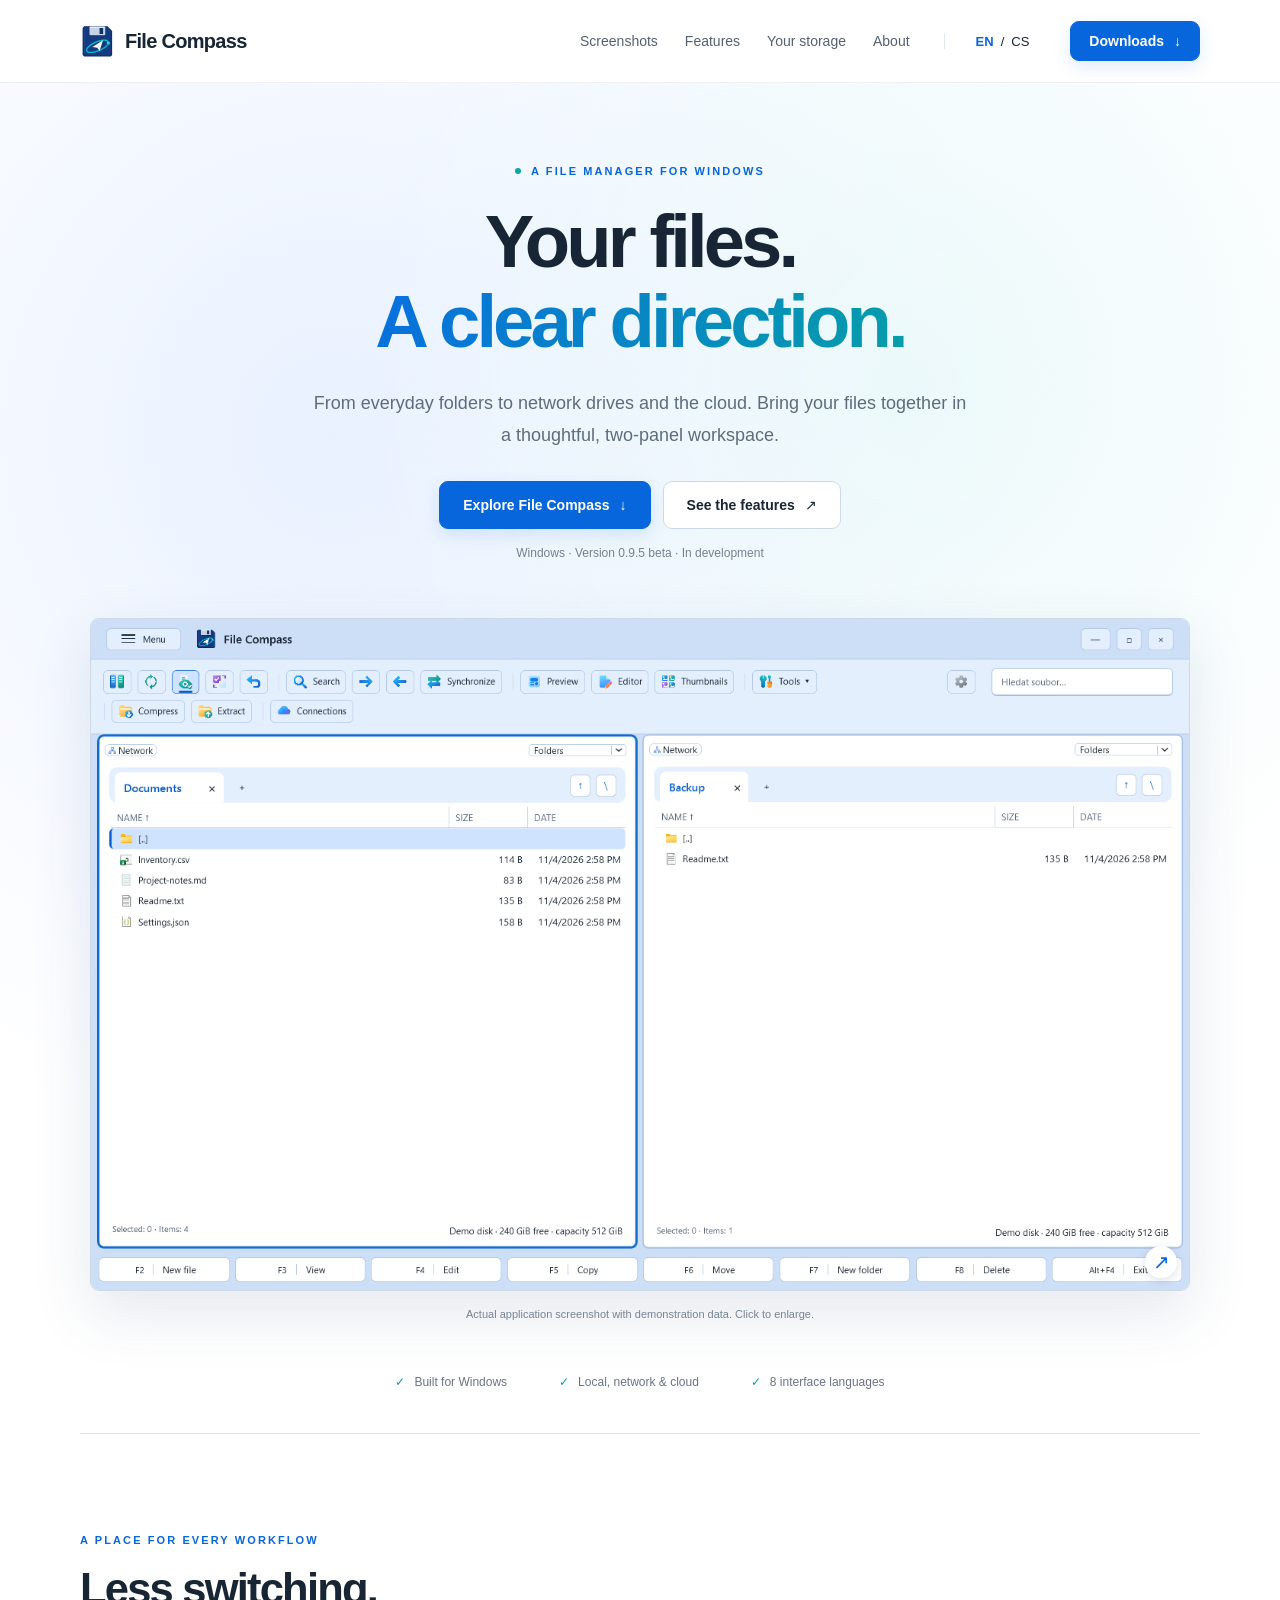
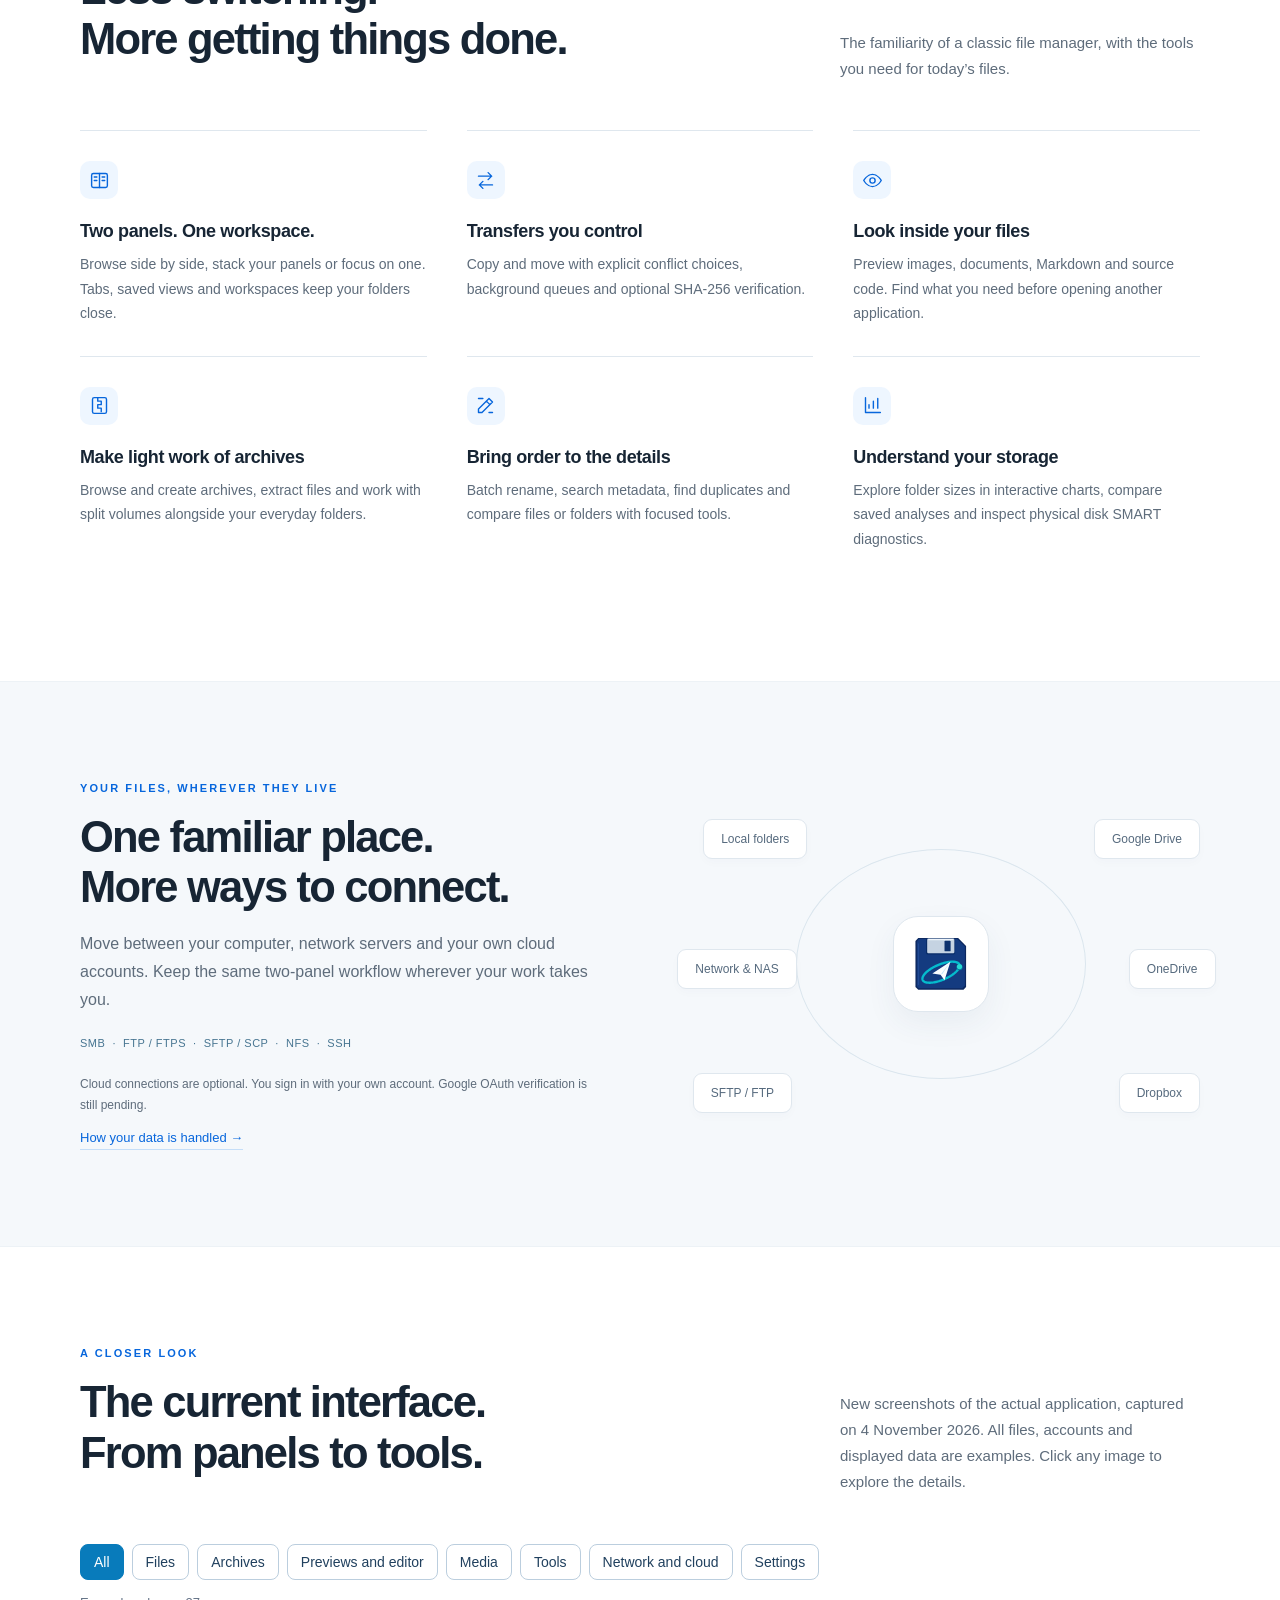
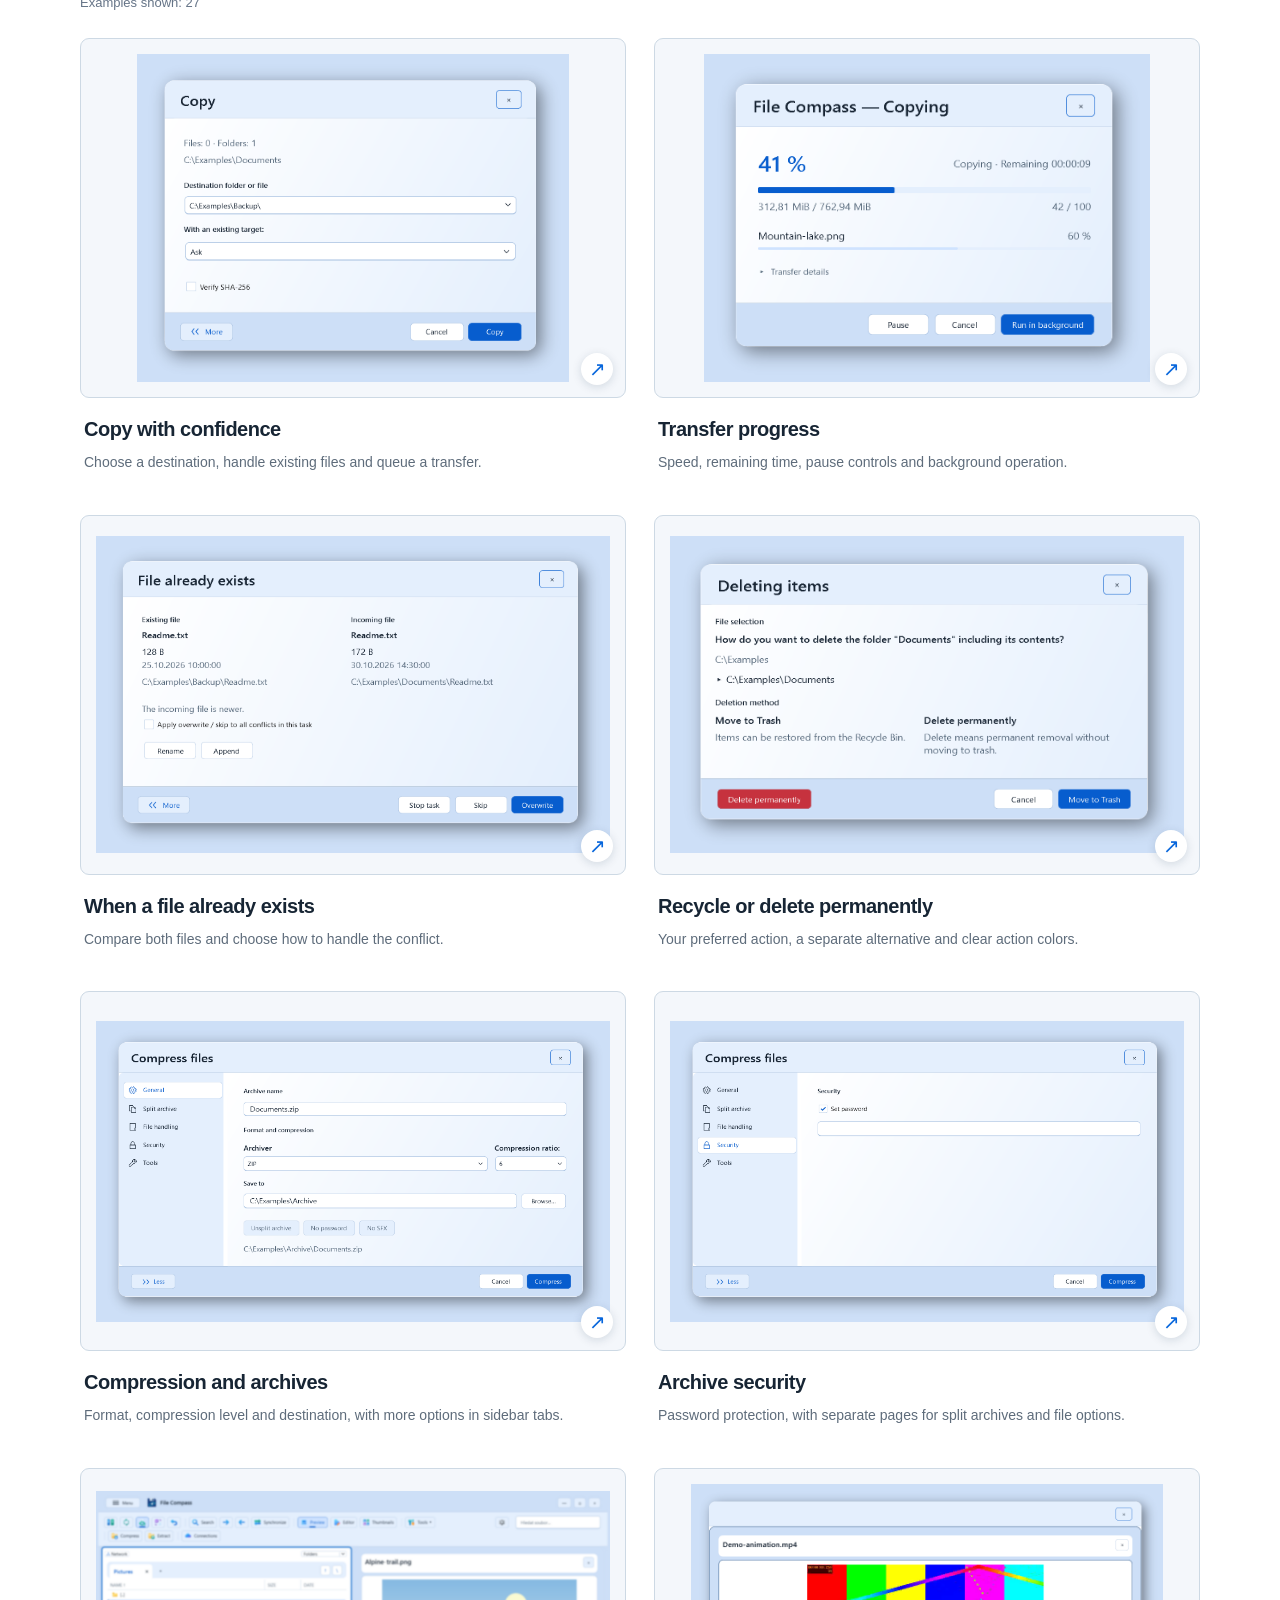
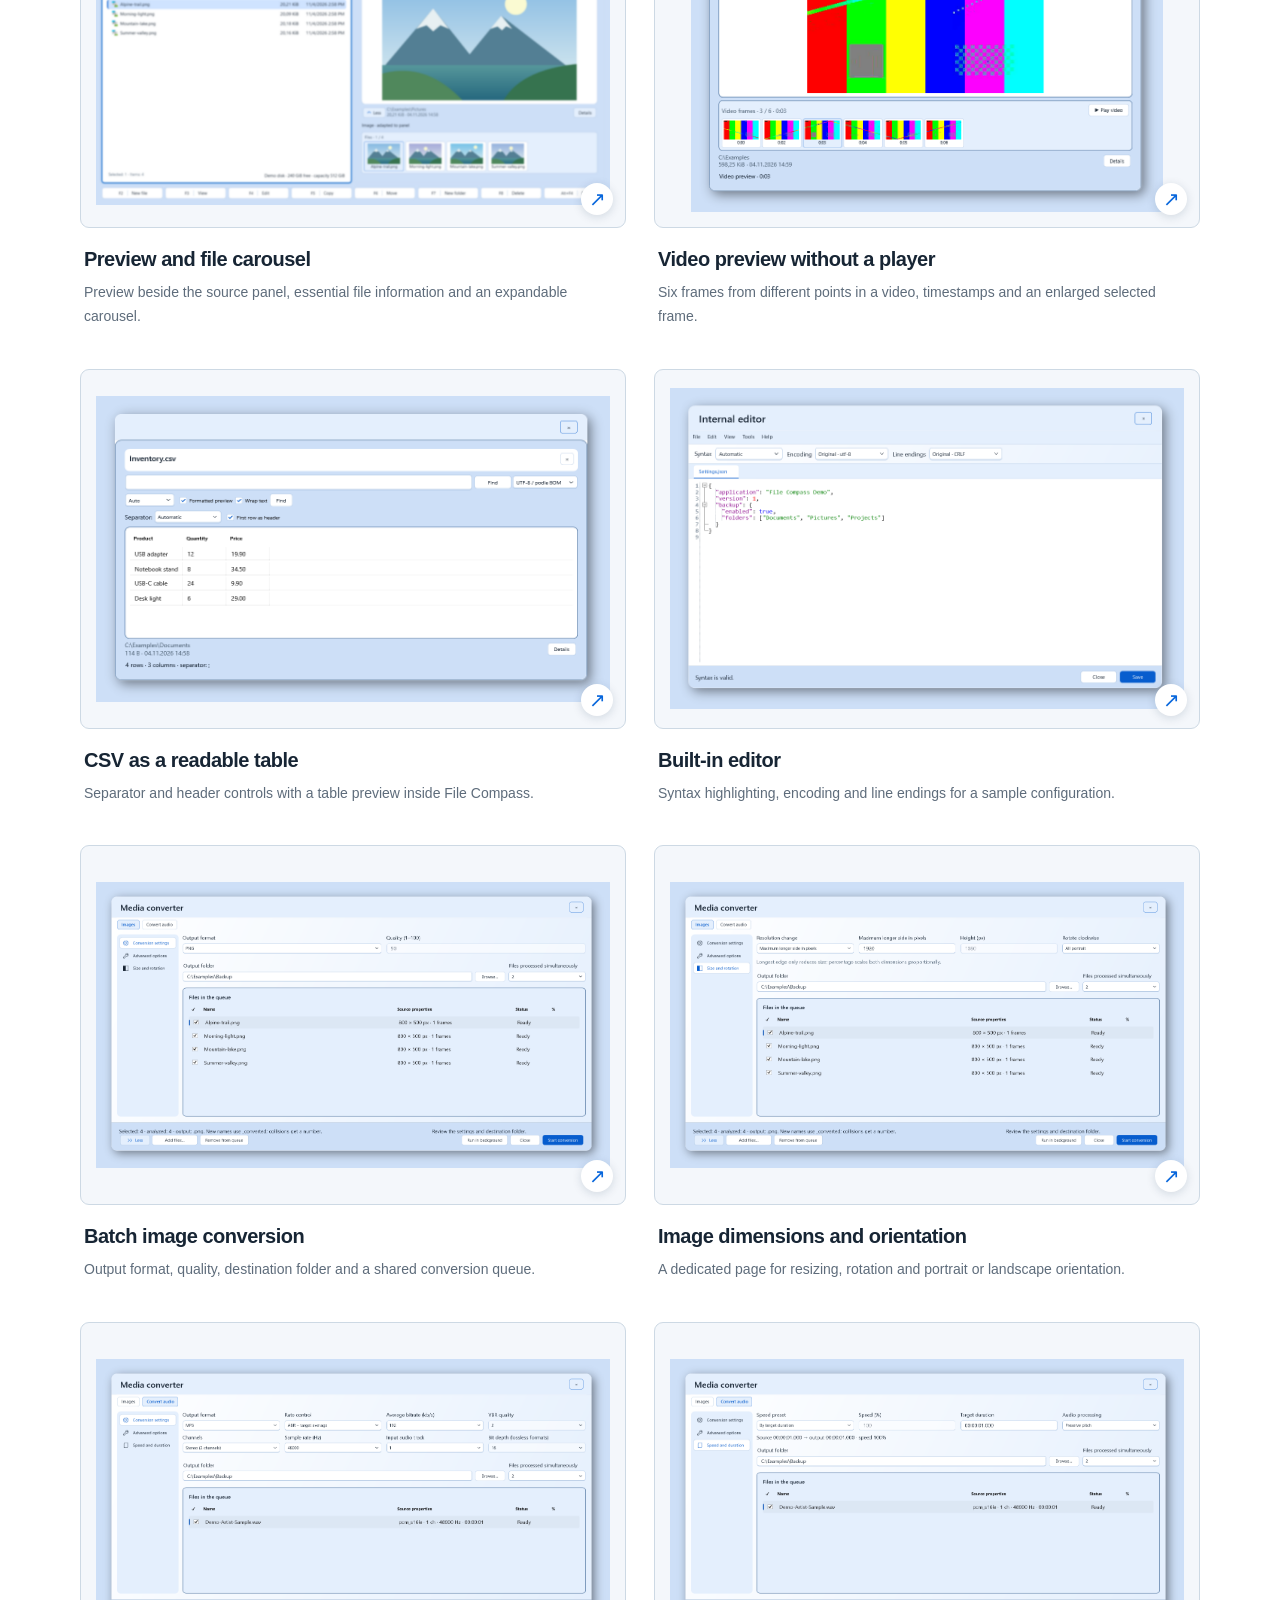
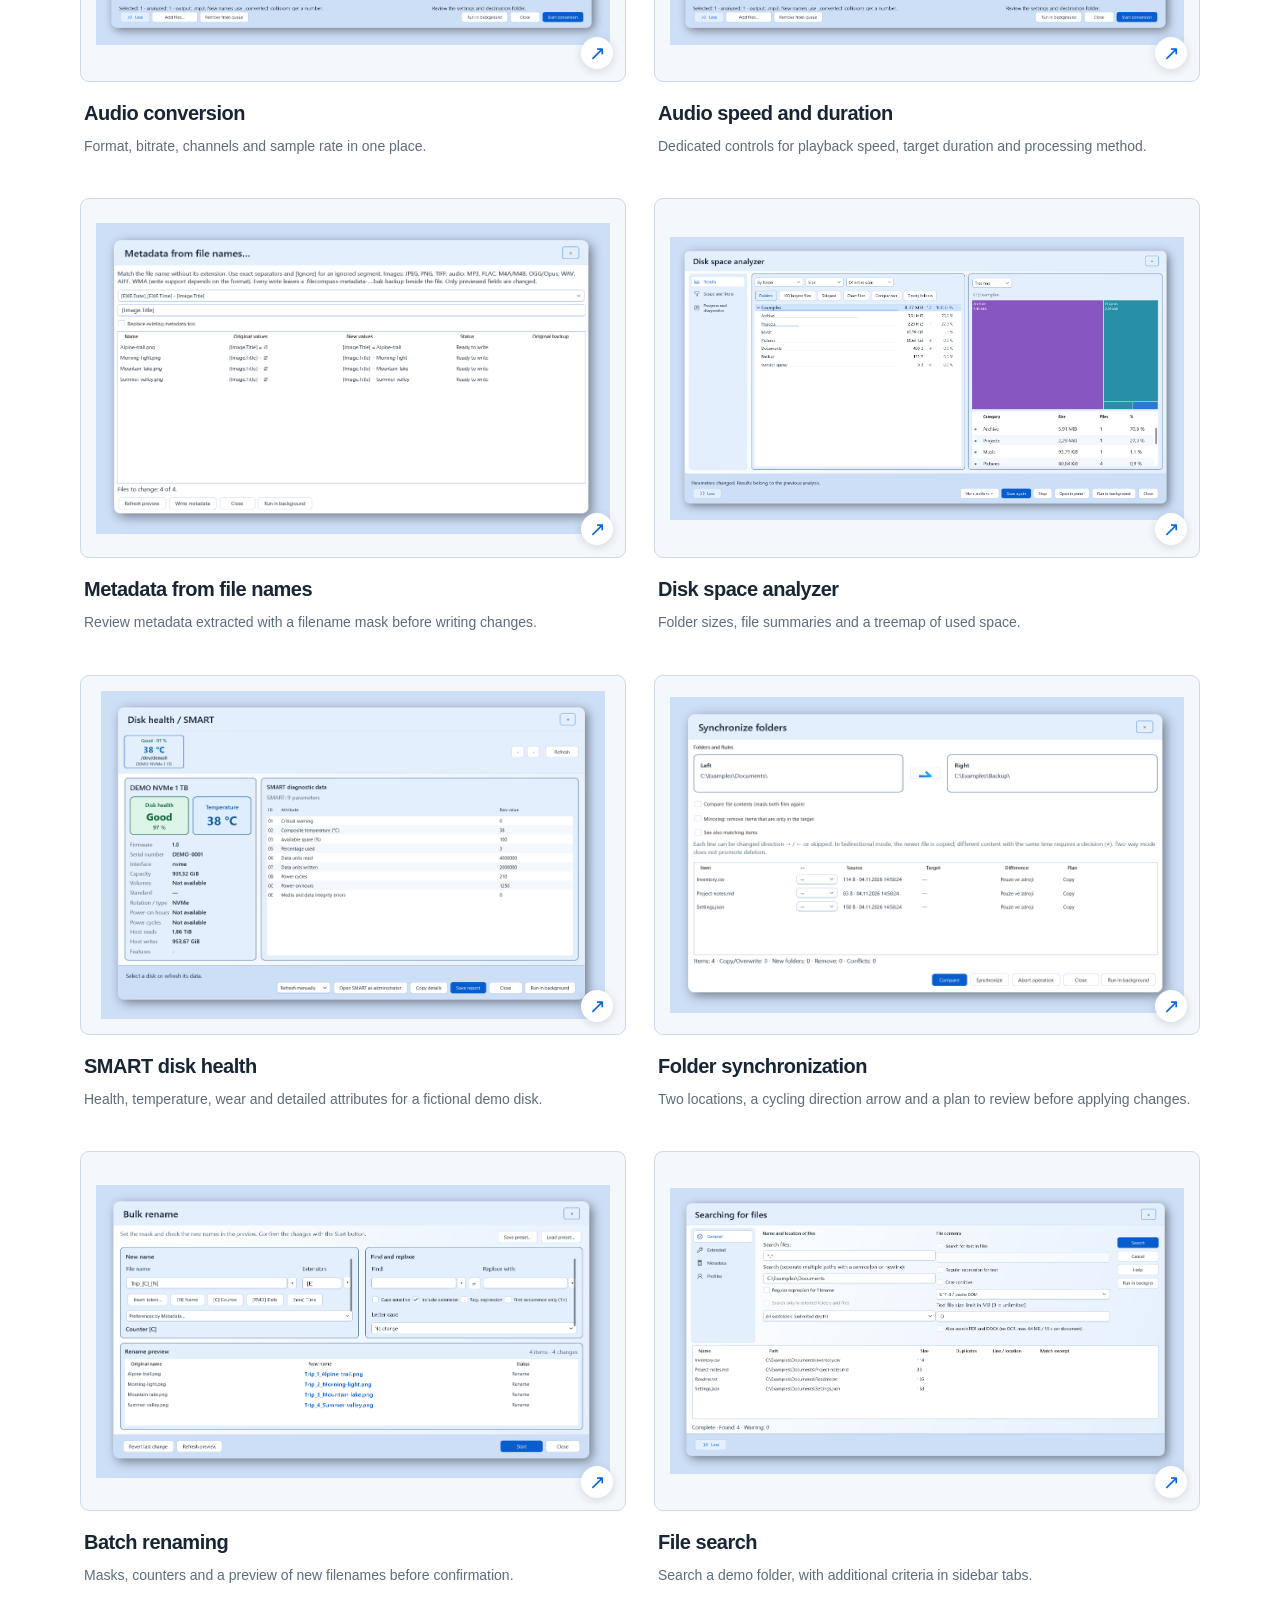
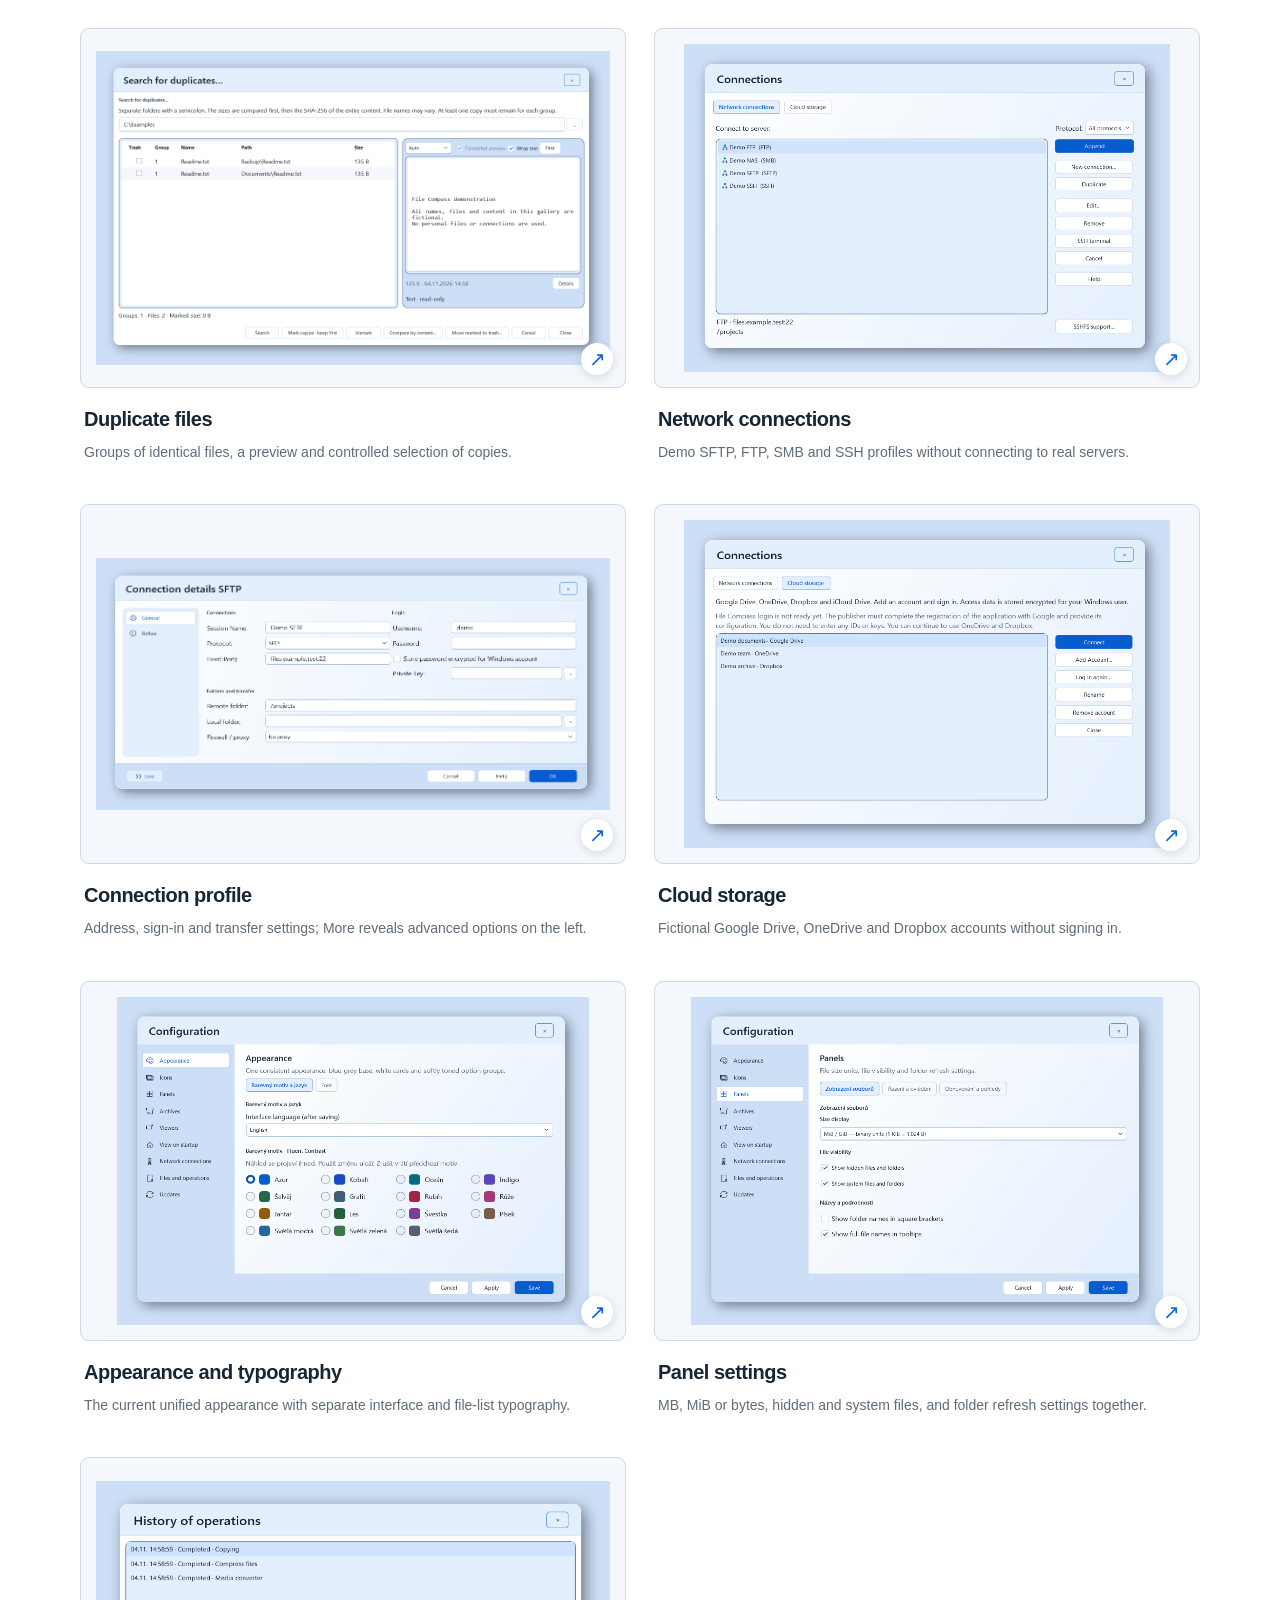
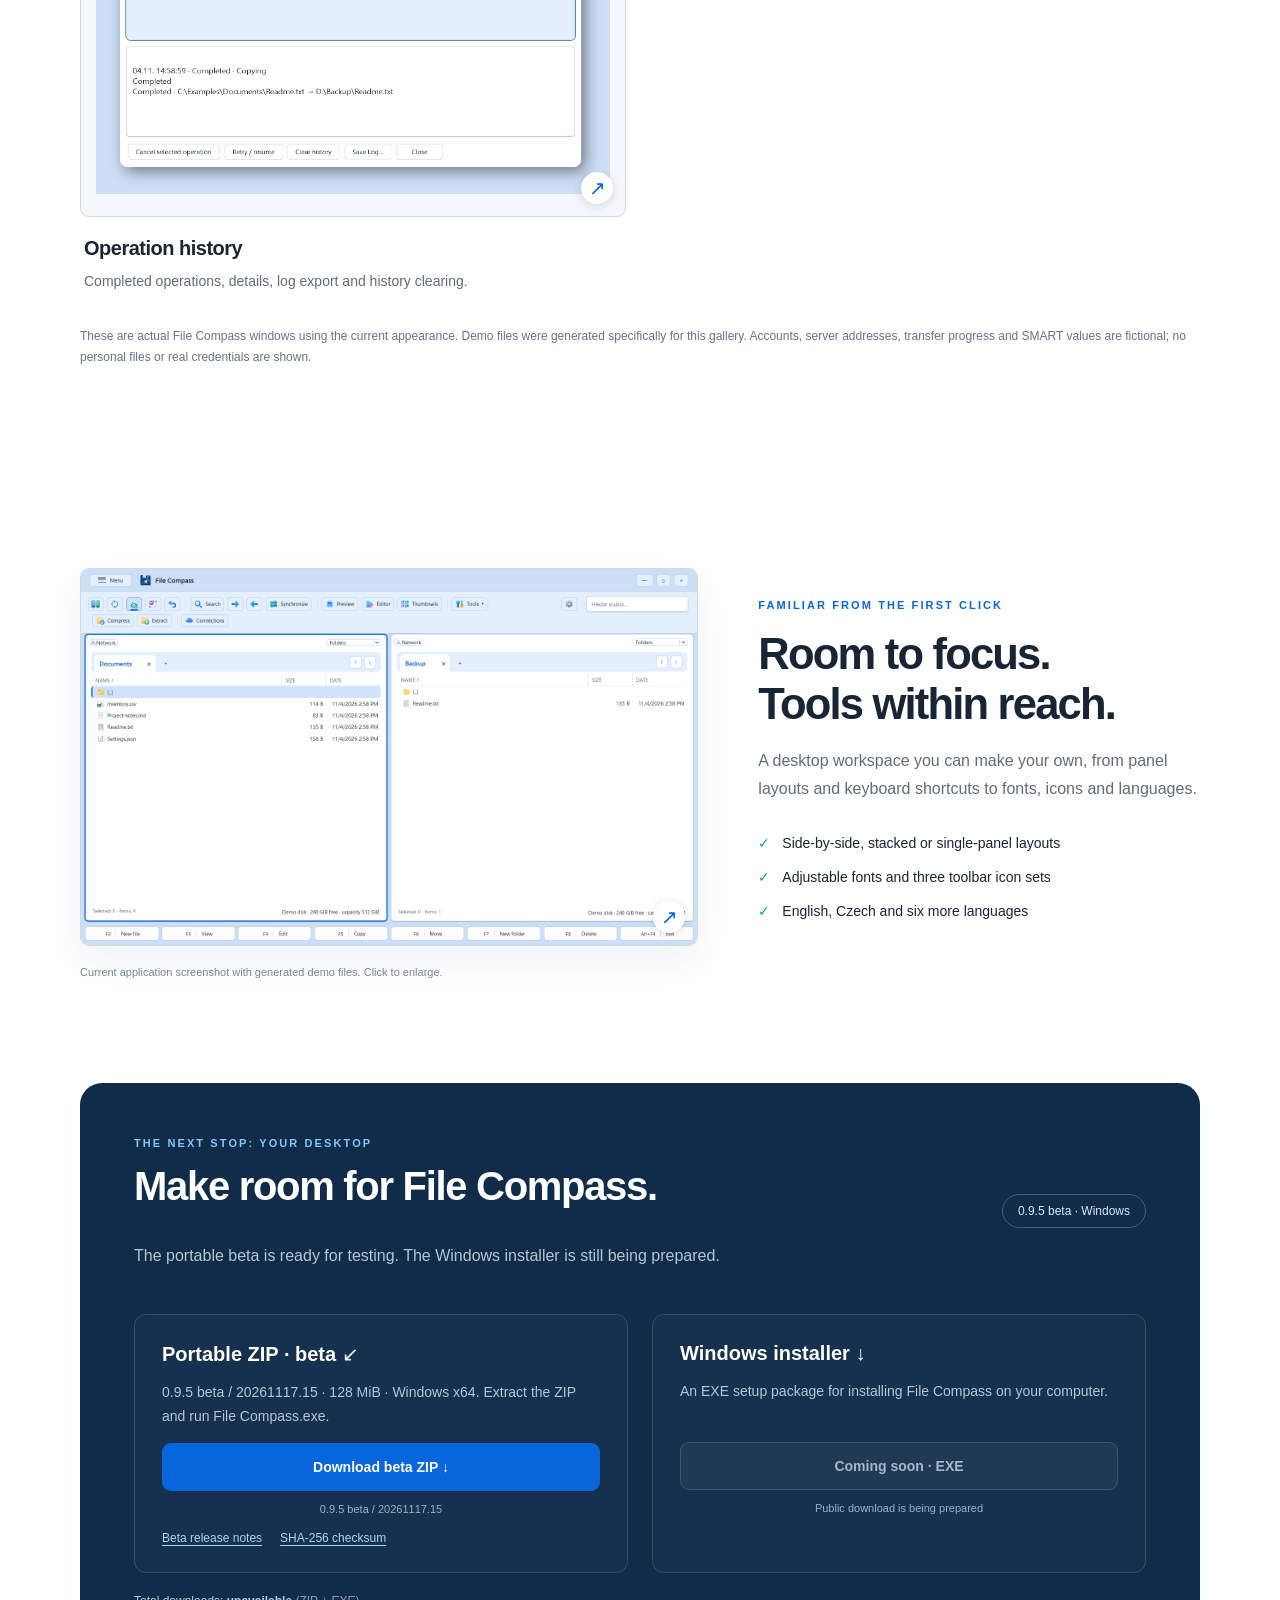
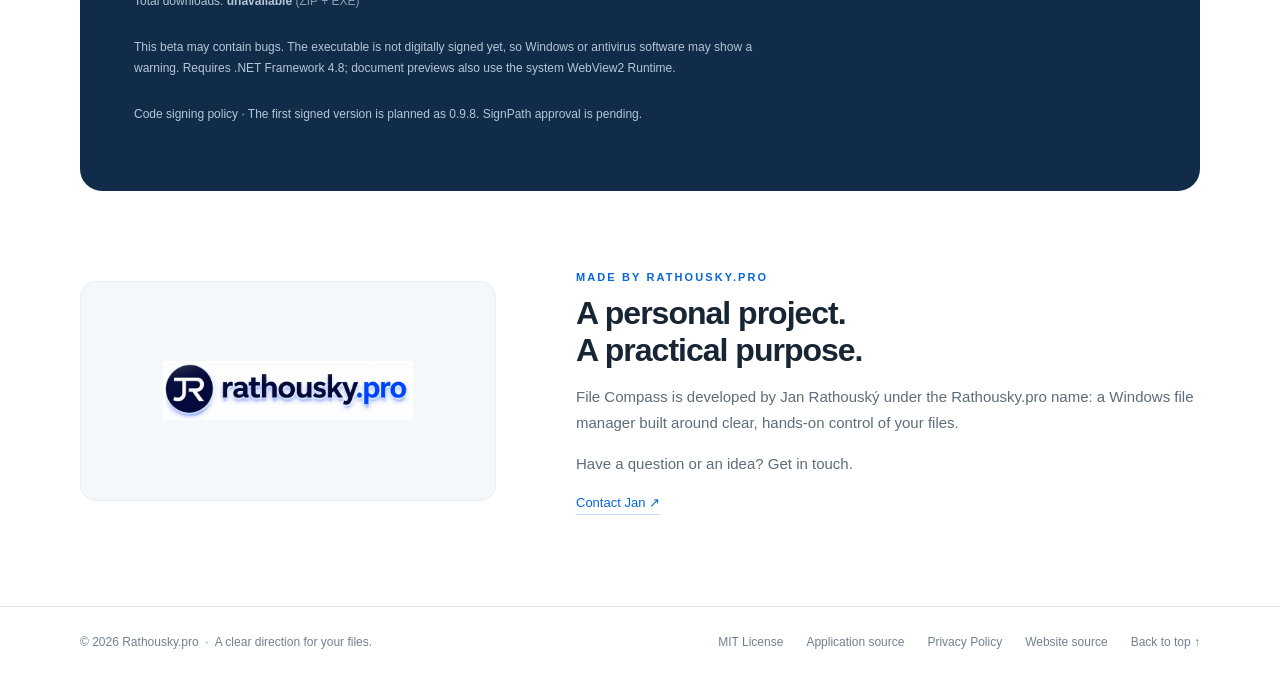
==== commit f7b7a064: "Publish MIT beta download 20261117.15" ====
--- a/index.html
+++ b/index.html
@@ -6,6 +6,6 @@
 <section class="section storage" id="storage"><div class="wrap split"><div><div class="eyebrow">Your files, wherever they live</div><h2>One familiar place.<br>More ways to connect.</h2><p class="section-intro">Move between your computer, network servers and your own cloud accounts. Keep the same two-panel workflow wherever your work takes you.</p><div class="protocols">SMB &nbsp;·&nbsp; FTP / FTPS &nbsp;·&nbsp; SFTP / SCP &nbsp;·&nbsp; NFS &nbsp;·&nbsp; SSH</div><p class="privacy-note">Cloud connections are optional. You sign in with your own account. Google OAuth verification is still pending.</p><a class="text-link" href="privacy.html">How your data is handled →</a></div><div class="storage-diagram"><div class="orbit" aria-hidden="true"></div><div class="hub"><img src="assets/floppy-orbit.svg" width="60" height="60" alt="File Compass"></div><span class="endpoint ep1">Local folders</span><span class="endpoint ep2">Google Drive</span><span class="endpoint ep3">Network & NAS</span><span class="endpoint ep4">OneDrive</span><span class="endpoint ep5">SFTP / FTP</span><span class="endpoint ep6">Dropbox</span></div></div></section>
 <section class="section wrap" id="gallery"><div class="section-head"><div><div class="eyebrow">A closer look</div><h2>The current interface.<br>From panels to tools.</h2></div><p>New screenshots of the actual application, captured on 4 November 2026. All files, accounts and displayed data are examples. Click any image to explore the details.</p></div><div class="gallery-filters" hidden role="group" aria-label="Filter features"><button type="button" data-gallery-filter="all" aria-pressed="true">All</button><button type="button" data-gallery-filter="files" aria-pressed="false">Files</button><button type="button" data-gallery-filter="archives" aria-pressed="false">Archives</button><button type="button" data-gallery-filter="previews" aria-pressed="false">Previews and editor</button><button type="button" data-gallery-filter="media" aria-pressed="false">Media</button><button type="button" data-gallery-filter="tools" aria-pressed="false">Tools</button><button type="button" data-gallery-filter="network" aria-pressed="false">Network and cloud</button><button type="button" data-gallery-filter="settings" aria-pressed="false">Settings</button></div><p class="gallery-result" aria-live="polite" data-gallery-count data-label="Examples shown">Examples shown: 27</p><div class="screenshot-grid"><figure class="gallery-card" data-gallery-group="files"><a class="screenshot-link" href="assets/screenshots/en-copy.png" data-lightbox aria-label="Enlarge: Copy with confidence"><img src="assets/screenshots/en-copy.png" width="591" height="448" loading="lazy" decoding="async" alt="Copy with confidence"><span class="zoom-hint" aria-hidden="true">↗</span></a><figcaption><h3>Copy with confidence</h3><p>Choose a destination, handle existing files and queue a transfer.</p></figcaption></figure><figure class="gallery-card" data-gallery-group="files"><a class="screenshot-link" href="assets/screenshots/en-copy-progress.png" data-lightbox aria-label="Enlarge: Transfer progress"><img src="assets/screenshots/en-copy-progress.png" width="520" height="382" loading="lazy" decoding="async" alt="Transfer progress"><span class="zoom-hint" aria-hidden="true">↗</span></a><figcaption><h3>Transfer progress</h3><p>Speed, remaining time, pause controls and background operation.</p></figcaption></figure><figure class="gallery-card" data-gallery-group="files"><a class="screenshot-link" href="assets/screenshots/en-conflict.png" data-lightbox aria-label="Enlarge: When a file already exists"><img src="assets/screenshots/en-conflict.png" width="740" height="456" loading="lazy" decoding="async" alt="When a file already exists"><span class="zoom-hint" aria-hidden="true">↗</span></a><figcaption><h3>When a file already exists</h3><p>Compare both files and choose how to handle the conflict.</p></figcaption></figure><figure class="gallery-card" data-gallery-group="files"><a class="screenshot-link" href="assets/screenshots/en-delete.png" data-lightbox aria-label="Enlarge: Recycle or delete permanently"><img src="assets/screenshots/en-delete.png" width="640" height="395" loading="lazy" decoding="async" alt="Recycle or delete permanently"><span class="zoom-hint" aria-hidden="true">↗</span></a><figcaption><h3>Recycle or delete permanently</h3><p>Your preferred action, a separate alternative and clear action colors.</p></figcaption></figure><figure class="gallery-card" data-gallery-group="archives"><a class="screenshot-link" href="assets/screenshots/en-compression.png" data-lightbox aria-label="Enlarge: Compression and archives"><img src="assets/screenshots/en-compression.png" width="895" height="525" loading="lazy" decoding="async" alt="Compression and archives"><span class="zoom-hint" aria-hidden="true">↗</span></a><figcaption><h3>Compression and archives</h3><p>Format, compression level and destination, with more options in sidebar tabs.</p></figcaption></figure><figure class="gallery-card" data-gallery-group="archives"><a class="screenshot-link" href="assets/screenshots/en-compression-security.png" data-lightbox aria-label="Enlarge: Archive security"><img src="assets/screenshots/en-compression-security.png" width="895" height="525" loading="lazy" decoding="async" alt="Archive security"><span class="zoom-hint" aria-hidden="true">↗</span></a><figcaption><h3>Archive security</h3><p>Password protection, with separate pages for split archives and file options.</p></figcaption></figure><figure class="gallery-card" data-gallery-group="previews"><a class="screenshot-link" href="assets/screenshots/en-preview.png" data-lightbox aria-label="Enlarge: Preview and file carousel"><img src="assets/screenshots/en-preview.png" width="1440" height="880" loading="lazy" decoding="async" alt="Preview and file carousel"><span class="zoom-hint" aria-hidden="true">↗</span></a><figcaption><h3>Preview and file carousel</h3><p>Preview beside the source panel, essential file information and an expandable carousel.</p></figcaption></figure><figure class="gallery-card" data-gallery-group="previews"><a class="screenshot-link" href="assets/screenshots/en-video-preview.png" data-lightbox aria-label="Enlarge: Video preview without a player"><img src="assets/screenshots/en-video-preview.png" width="1048" height="728" loading="lazy" decoding="async" alt="Video preview without a player"><span class="zoom-hint" aria-hidden="true">↗</span></a><figcaption><h3>Video preview without a player</h3><p>Six frames from different points in a video, timestamps and an enlarged selected frame.</p></figcaption></figure><figure class="gallery-card" data-gallery-group="previews"><a class="screenshot-link" href="assets/screenshots/en-csv.png" data-lightbox aria-label="Enlarge: CSV as a readable table"><img src="assets/screenshots/en-csv.png" width="1088" height="648" loading="lazy" decoding="async" alt="CSV as a readable table"><span class="zoom-hint" aria-hidden="true">↗</span></a><figcaption><h3>CSV as a readable table</h3><p>Separator and header controls with a table preview inside File Compass.</p></figcaption></figure><figure class="gallery-card" data-gallery-group="previews"><a class="screenshot-link" href="assets/screenshots/en-editor.png" data-lightbox aria-label="Enlarge: Built-in editor"><img src="assets/screenshots/en-editor.png" width="1120" height="700" loading="lazy" decoding="async" alt="Built-in editor"><span class="zoom-hint" aria-hidden="true">↗</span></a><figcaption><h3>Built-in editor</h3><p>Syntax highlighting, encoding and line endings for a sample configuration.</p></figcaption></figure><figure class="gallery-card" data-gallery-group="media"><a class="screenshot-link" href="assets/screenshots/en-images.png" data-lightbox aria-label="Enlarge: Batch image conversion"><img src="assets/screenshots/en-images.png" width="1365" height="760" loading="lazy" decoding="async" alt="Batch image conversion"><span class="zoom-hint" aria-hidden="true">↗</span></a><figcaption><h3>Batch image conversion</h3><p>Output format, quality, destination folder and a shared conversion queue.</p></figcaption></figure><figure class="gallery-card" data-gallery-group="media"><a class="screenshot-link" href="assets/screenshots/en-image-geometry.png" data-lightbox aria-label="Enlarge: Image dimensions and orientation"><img src="assets/screenshots/en-image-geometry.png" width="1365" height="760" loading="lazy" decoding="async" alt="Image dimensions and orientation"><span class="zoom-hint" aria-hidden="true">↗</span></a><figcaption><h3>Image dimensions and orientation</h3><p>A dedicated page for resizing, rotation and portrait or landscape orientation.</p></figcaption></figure><figure class="gallery-card" data-gallery-group="media"><a class="screenshot-link" href="assets/screenshots/en-audio.png" data-lightbox aria-label="Enlarge: Audio conversion"><img src="assets/screenshots/en-audio.png" width="1365" height="760" loading="lazy" decoding="async" alt="Audio conversion"><span class="zoom-hint" aria-hidden="true">↗</span></a><figcaption><h3>Audio conversion</h3><p>Format, bitrate, channels and sample rate in one place.</p></figcaption></figure><figure class="gallery-card" data-gallery-group="media"><a class="screenshot-link" href="assets/screenshots/en-audio-speed.png" data-lightbox aria-label="Enlarge: Audio speed and duration"><img src="assets/screenshots/en-audio-speed.png" width="1365" height="760" loading="lazy" decoding="async" alt="Audio speed and duration"><span class="zoom-hint" aria-hidden="true">↗</span></a><figcaption><h3>Audio speed and duration</h3><p>Dedicated controls for playback speed, target duration and processing method.</p></figcaption></figure><figure class="gallery-card" data-gallery-group="media"><a class="screenshot-link" href="assets/screenshots/en-metadata.png" data-lightbox aria-label="Enlarge: Metadata from file names"><img src="assets/screenshots/en-metadata.png" width="1140" height="691" loading="lazy" decoding="async" alt="Metadata from file names"><span class="zoom-hint" aria-hidden="true">↗</span></a><figcaption><h3>Metadata from file names</h3><p>Review metadata extracted with a filename mask before writing changes.</p></figcaption></figure><figure class="gallery-card" data-gallery-group="tools"><a class="screenshot-link" href="assets/screenshots/en-analyzer.png" data-lightbox aria-label="Enlarge: Disk space analyzer"><img src="assets/screenshots/en-analyzer.png" width="1435" height="791" loading="lazy" decoding="async" alt="Disk space analyzer"><span class="zoom-hint" aria-hidden="true">↗</span></a><figcaption><h3>Disk space analyzer</h3><p>Folder sizes, file summaries and a treemap of used space.</p></figcaption></figure><figure class="gallery-card" data-gallery-group="tools"><a class="screenshot-link" href="assets/screenshots/en-smart.png" data-lightbox aria-label="Enlarge: SMART disk health"><img src="assets/screenshots/en-smart.png" width="1200" height="780" loading="lazy" decoding="async" alt="SMART disk health"><span class="zoom-hint" aria-hidden="true">↗</span></a><figcaption><h3>SMART disk health</h3><p>Health, temperature, wear and detailed attributes for a fictional demo disk.</p></figcaption></figure><figure class="gallery-card" data-gallery-group="tools"><a class="screenshot-link" href="assets/screenshots/en-sync.png" data-lightbox aria-label="Enlarge: Folder synchronization"><img src="assets/screenshots/en-sync.png" width="1140" height="700" loading="lazy" decoding="async" alt="Folder synchronization"><span class="zoom-hint" aria-hidden="true">↗</span></a><figcaption><h3>Folder synchronization</h3><p>Two locations, a cycling direction arrow and a plan to review before applying changes.</p></figcaption></figure><figure class="gallery-card" data-gallery-group="tools"><a class="screenshot-link" href="assets/screenshots/en-rename.png" data-lightbox aria-label="Enlarge: Batch renaming"><img src="assets/screenshots/en-rename.png" width="1191" height="680" loading="lazy" decoding="async" alt="Batch renaming"><span class="zoom-hint" aria-hidden="true">↗</span></a><figcaption><h3>Batch renaming</h3><p>Masks, counters and a preview of new filenames before confirmation.</p></figcaption></figure><figure class="gallery-card" data-gallery-group="tools"><a class="screenshot-link" href="assets/screenshots/en-search.png" data-lightbox aria-label="Enlarge: File search"><img src="assets/screenshots/en-search.png" width="1295" height="720" loading="lazy" decoding="async" alt="File search"><span class="zoom-hint" aria-hidden="true">↗</span></a><figcaption><h3>File search</h3><p>Search a demo folder, with additional criteria in sidebar tabs.</p></figcaption></figure><figure class="gallery-card" data-gallery-group="tools"><a class="screenshot-link" href="assets/screenshots/en-duplicates.png" data-lightbox aria-label="Enlarge: Duplicate files"><img src="assets/screenshots/en-duplicates.png" width="1180" height="720" loading="lazy" decoding="async" alt="Duplicate files"><span class="zoom-hint" aria-hidden="true">↗</span></a><figcaption><h3>Duplicate files</h3><p>Groups of identical files, a preview and controlled selection of copies.</p></figcaption></figure><figure class="gallery-card" data-gallery-group="network"><a class="screenshot-link" href="assets/screenshots/en-connections.png" data-lightbox aria-label="Enlarge: Network connections"><img src="assets/screenshots/en-connections.png" width="920" height="620" loading="lazy" decoding="async" alt="Network connections"><span class="zoom-hint" aria-hidden="true">↗</span></a><figcaption><h3>Network connections</h3><p>Demo SFTP, FTP, SMB and SSH profiles without connecting to real servers.</p></figcaption></figure><figure class="gallery-card" data-gallery-group="network"><a class="screenshot-link" href="assets/screenshots/en-connection-profile.png" data-lightbox aria-label="Enlarge: Connection profile"><img src="assets/screenshots/en-connection-profile.png" width="1075" height="527" loading="lazy" decoding="async" alt="Connection profile"><span class="zoom-hint" aria-hidden="true">↗</span></a><figcaption><h3>Connection profile</h3><p>Address, sign-in and transfer settings; More reveals advanced options on the left.</p></figcaption></figure><figure class="gallery-card" data-gallery-group="network"><a class="screenshot-link" href="assets/screenshots/en-cloud.png" data-lightbox aria-label="Enlarge: Cloud storage"><img src="assets/screenshots/en-cloud.png" width="920" height="620" loading="lazy" decoding="async" alt="Cloud storage"><span class="zoom-hint" aria-hidden="true">↗</span></a><figcaption><h3>Cloud storage</h3><p>Fictional Google Drive, OneDrive and Dropbox accounts without signing in.</p></figcaption></figure><figure class="gallery-card" data-gallery-group="settings"><a class="screenshot-link" href="assets/screenshots/en-settings.png" data-lightbox aria-label="Enlarge: Appearance and typography"><img src="assets/screenshots/en-settings.png" width="920" height="640" loading="lazy" decoding="async" alt="Appearance and typography"><span class="zoom-hint" aria-hidden="true">↗</span></a><figcaption><h3>Appearance and typography</h3><p>The current unified appearance with separate interface and file-list typography.</p></figcaption></figure><figure class="gallery-card" data-gallery-group="settings"><a class="screenshot-link" href="assets/screenshots/en-panel-settings.png" data-lightbox aria-label="Enlarge: Panel settings"><img src="assets/screenshots/en-panel-settings.png" width="920" height="640" loading="lazy" decoding="async" alt="Panel settings"><span class="zoom-hint" aria-hidden="true">↗</span></a><figcaption><h3>Panel settings</h3><p>MB, MiB or bytes, hidden and system files, and folder refresh settings together.</p></figcaption></figure><figure class="gallery-card" data-gallery-group="files"><a class="screenshot-link" href="assets/screenshots/en-history.png" data-lightbox aria-label="Enlarge: Operation history"><img src="assets/screenshots/en-history.png" width="840" height="511" loading="lazy" decoding="async" alt="Operation history"><span class="zoom-hint" aria-hidden="true">↗</span></a><figcaption><h3>Operation history</h3><p>Completed operations, details, log export and history clearing.</p></figcaption></figure></div><p class="gallery-note">These are actual File Compass windows using the current appearance. Demo files were generated specifically for this gallery. Accounts, server addresses, transfer progress and SMART values are fictional; no personal files or real credentials are shown.</p></section><dialog class="image-dialog" aria-label="Enlarged application screenshot"><form method="dialog"><button class="button" aria-label="Close preview">Close ×</button></form><img alt=""><p></p></dialog>
 <section class="section wrap showcase"><div class="screenshot-block"><a class="screenshot-link" href="assets/screenshots/en-panels.png" data-lightbox aria-label="Enlarge: File Compass with two file panels, toolbar and keyboard shortcuts, using demonstration files."><img src="assets/screenshots/en-panels.png" width="1440" height="880" loading="lazy" decoding="async" alt="File Compass with two file panels, toolbar and keyboard shortcuts, using demonstration files."><span class="zoom-hint" aria-hidden="true">↗</span></a><p class="caption">Current application screenshot with generated demo files. Click to enlarge.</p></div><div><div class="eyebrow">Familiar from the first click</div><h2>Room to focus.<br>Tools within reach.</h2><p>A desktop workspace you can make your own, from panel layouts and keyboard shortcuts to fonts, icons and languages.</p><ul class="checklist"><li>Side-by-side, stacked or single-panel layouts</li><li>Adjustable fonts and three toolbar icon sets</li><li>English, Czech and six more languages</li></ul></div></section>
-<section class="wrap" id="download"><div class="download"><div class="download-top"><div><div class="eyebrow">The next stop: your desktop</div><h2>Make room for File Compass.</h2><p>The portable beta is ready for testing. The Windows installer is still being prepared.</p></div><span class="release-badge">0.9.5 beta · Windows</span></div><div class="download-options"><article class="download-option"><h3>Portable ZIP · beta <span aria-hidden="true">↙</span></h3><p>0.9.5 beta / 20261116.05 · 127 MiB · Windows x64. Extract the ZIP and run File Compass.exe.</p><a class="button primary" data-download="zip" href="https://github.com/rathousky-pro/file-compass-web/releases/download/v0.9.5-beta-build.20261116.05/FileCompass-win-x64.zip">Download beta ZIP ↓</a><span class="availability" data-status="zip">0.9.5 beta / 20261116.05</span><div class="release-links"><a href="https://github.com/rathousky-pro/file-compass-web/releases/tag/v0.9.5-beta-build.20261116.05">Beta release notes</a><a href="https://github.com/rathousky-pro/file-compass-web/releases/download/v0.9.5-beta-build.20261116.05/FileCompass-win-x64.zip.sha256">SHA-256 checksum</a></div></article><article class="download-option"><h3>Windows installer <span aria-hidden="true">↓</span></h3><p>An EXE setup package for installing File Compass on your computer.</p><button class="button" disabled data-download="exe">Coming soon · EXE</button><span class="availability" data-status="exe">Public download is being prepared</span></article></div><p class="download-count" data-download-count aria-live="polite">Total downloads: <span data-download-total>…</span> <span class="download-count-formats">(ZIP + EXE)</span></p><p class="privacy-note">This beta may contain bugs. The executable is not digitally signed yet, so Windows or antivirus software may show a warning. Requires .NET Framework 4.8; document previews also use the system WebView2 Runtime.</p><p class="privacy-note"><a href="https://github.com/rathousky-pro/file-compass/blob/main/docs/CODE-SIGNING.md">Code signing policy</a> · The first signed version is planned as 0.9.8. SignPath approval is pending.</p></div></section>
+<section class="wrap" id="download"><div class="download"><div class="download-top"><div><div class="eyebrow">The next stop: your desktop</div><h2>Make room for File Compass.</h2><p>The portable beta is ready for testing. The Windows installer is still being prepared.</p></div><span class="release-badge">0.9.5 beta · Windows</span></div><div class="download-options"><article class="download-option"><h3>Portable ZIP · beta <span aria-hidden="true">↙</span></h3><p>0.9.5 beta / 20261117.15 · 128 MiB · Windows x64. Extract the ZIP and run File Compass.exe.</p><a class="button primary" data-download="zip" href="https://github.com/rathousky-pro/file-compass-web/releases/download/v0.9.5-beta-build.20261117.15/FileCompass-win-x64.zip">Download beta ZIP ↓</a><span class="availability" data-status="zip">0.9.5 beta / 20261117.15</span><div class="release-links"><a href="https://github.com/rathousky-pro/file-compass-web/releases/tag/v0.9.5-beta-build.20261117.15">Beta release notes</a><a href="https://github.com/rathousky-pro/file-compass-web/releases/download/v0.9.5-beta-build.20261117.15/FileCompass-win-x64.zip.sha256">SHA-256 checksum</a></div></article><article class="download-option"><h3>Windows installer <span aria-hidden="true">↓</span></h3><p>An EXE setup package for installing File Compass on your computer.</p><button class="button" disabled data-download="exe">Coming soon · EXE</button><span class="availability" data-status="exe">Public download is being prepared</span></article></div><p class="download-count" data-download-count aria-live="polite">Total downloads: <span data-download-total>…</span> <span class="download-count-formats">(ZIP + EXE)</span></p><p class="privacy-note">This beta may contain bugs. The executable is not digitally signed yet, so Windows or antivirus software may show a warning. Requires .NET Framework 4.8; document previews also use the system WebView2 Runtime.</p><p class="privacy-note"><a href="https://github.com/rathousky-pro/file-compass/blob/main/docs/CODE-SIGNING.md">Code signing policy</a> · The first signed version is planned as 0.9.8. SignPath approval is pending.</p></div></section>
 <section class="wrap author" id="about"><div class="author-mark"><img src="assets/rathousky-pro.png" alt="Rathousky.pro" loading="lazy"></div><div><div class="eyebrow">Made by Rathousky.pro</div><h2>A personal project.<br>A practical purpose.</h2><p>File Compass is developed by Jan Rathouský under the Rathousky.pro name: a Windows file manager built around clear, hands-on control of your files.</p><p>Have a question or an idea? Get in touch.</p><a class="text-link" href="mailto:developer@rathousky.pro">Contact Jan ↗</a></div></section></main>
 <footer class="footer"><div class="wrap"><span>© 2026 Rathousky.pro &nbsp;·&nbsp; A clear direction for your files.</span><div class="footer-links"><a href="https://github.com/rathousky-pro/file-compass/blob/main/LICENSE">MIT License</a><a href="https://github.com/rathousky-pro/file-compass">Application source</a><a href="privacy.html">Privacy Policy</a><a href="https://github.com/rathousky-pro/file-compass-web">Website source</a><a href="#top">Back to top ↑</a></div></div></footer></body></html>
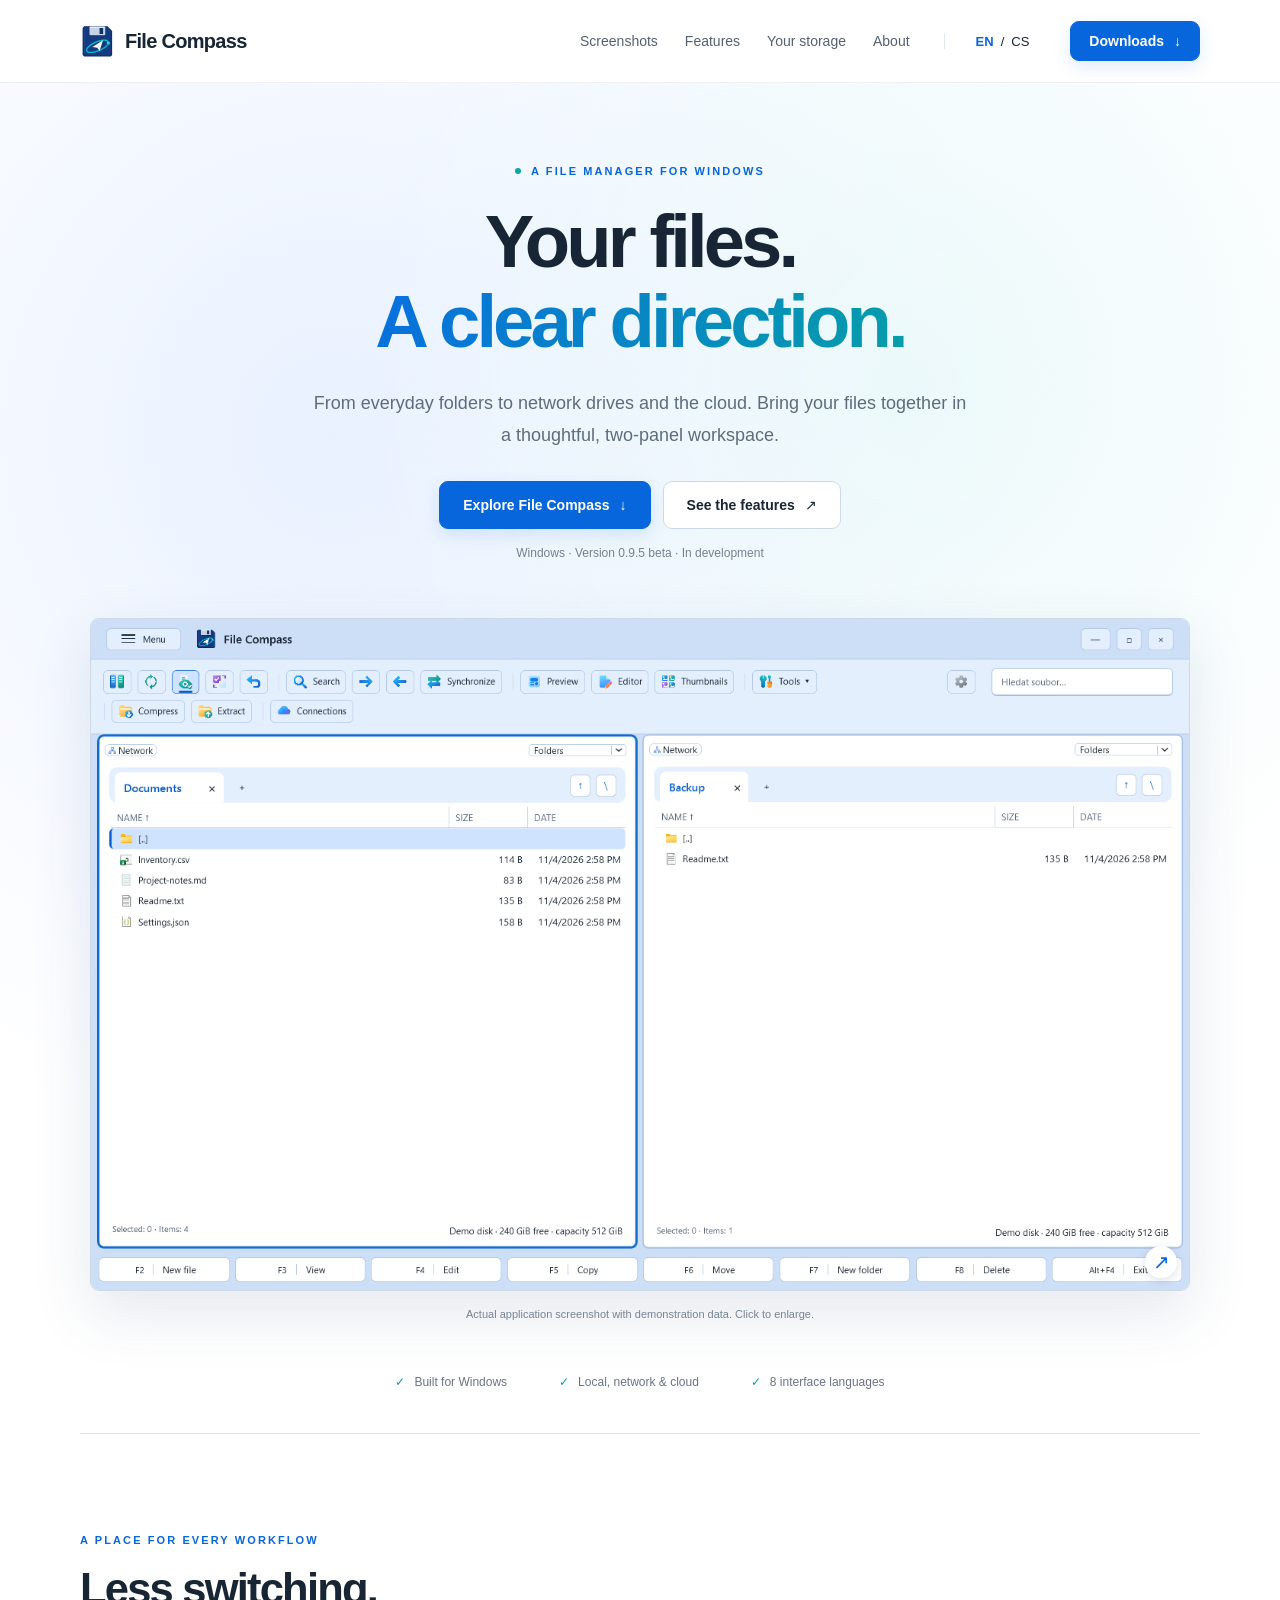
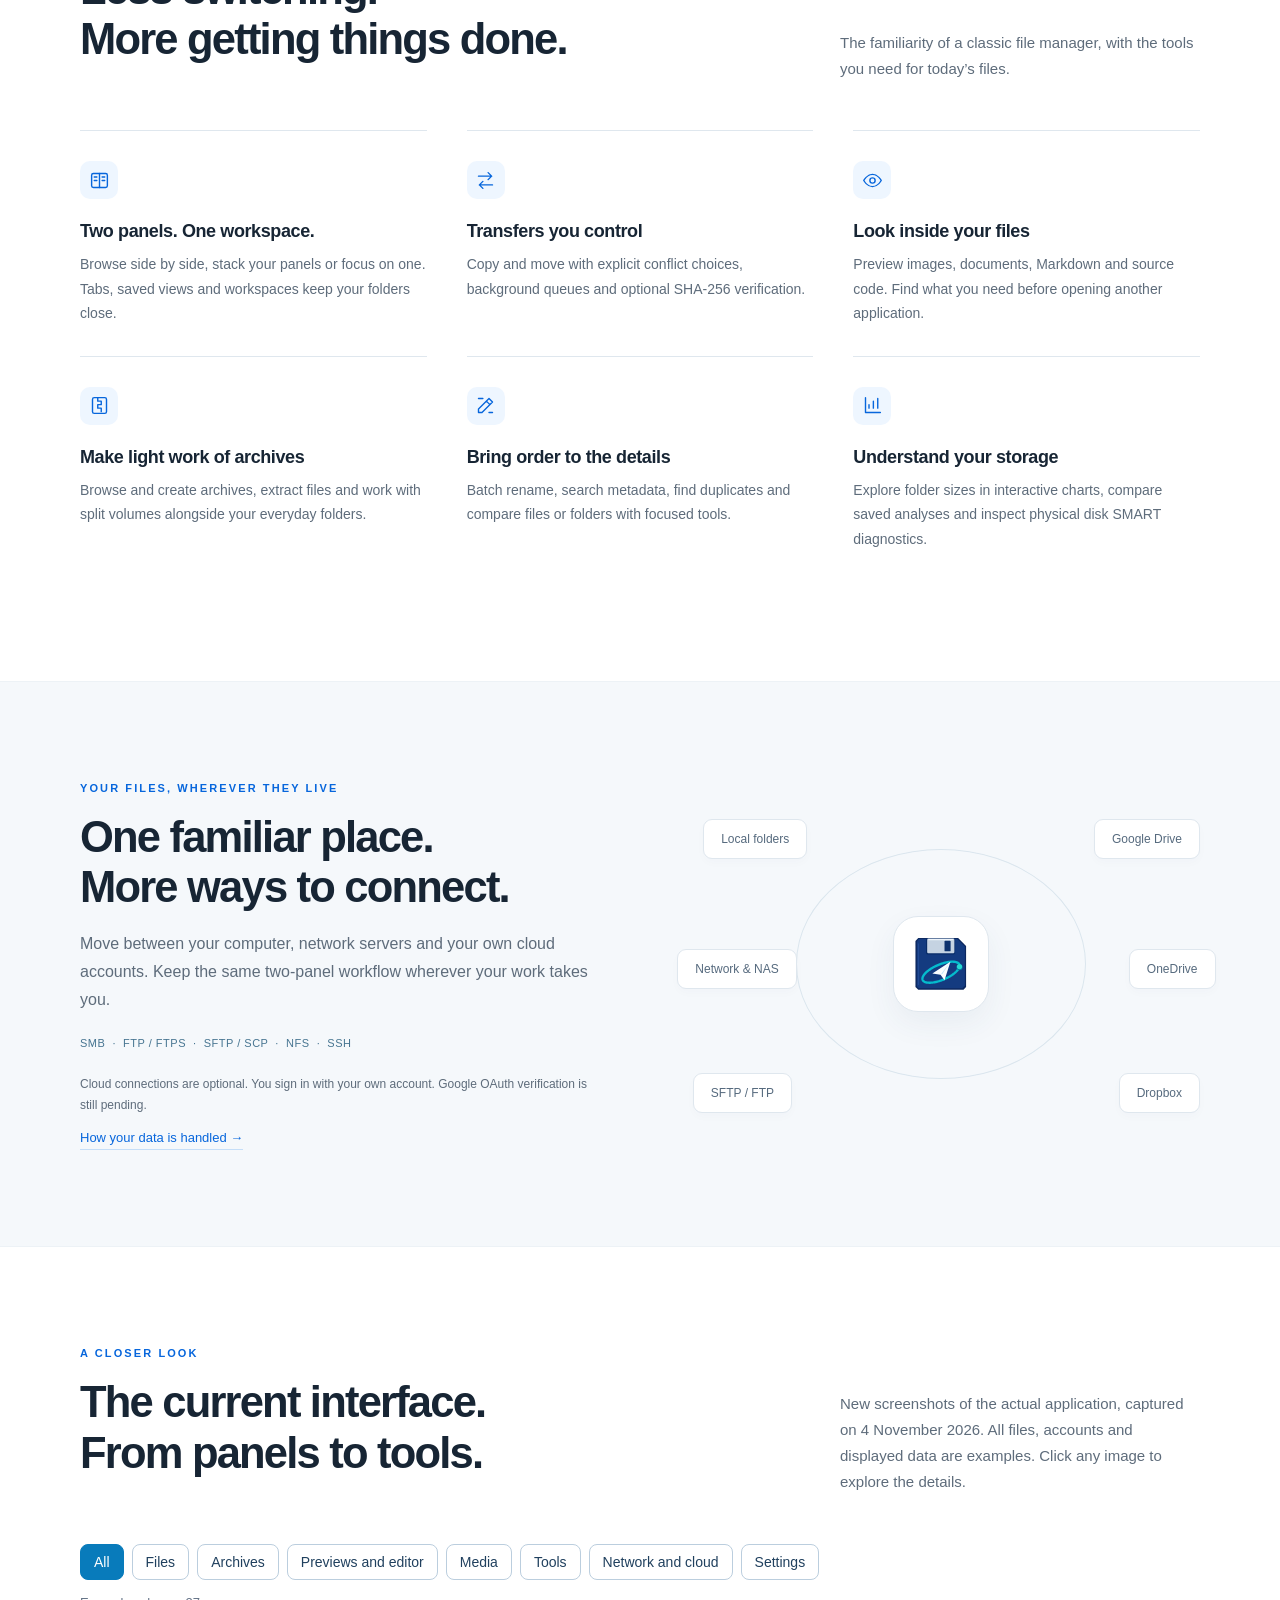
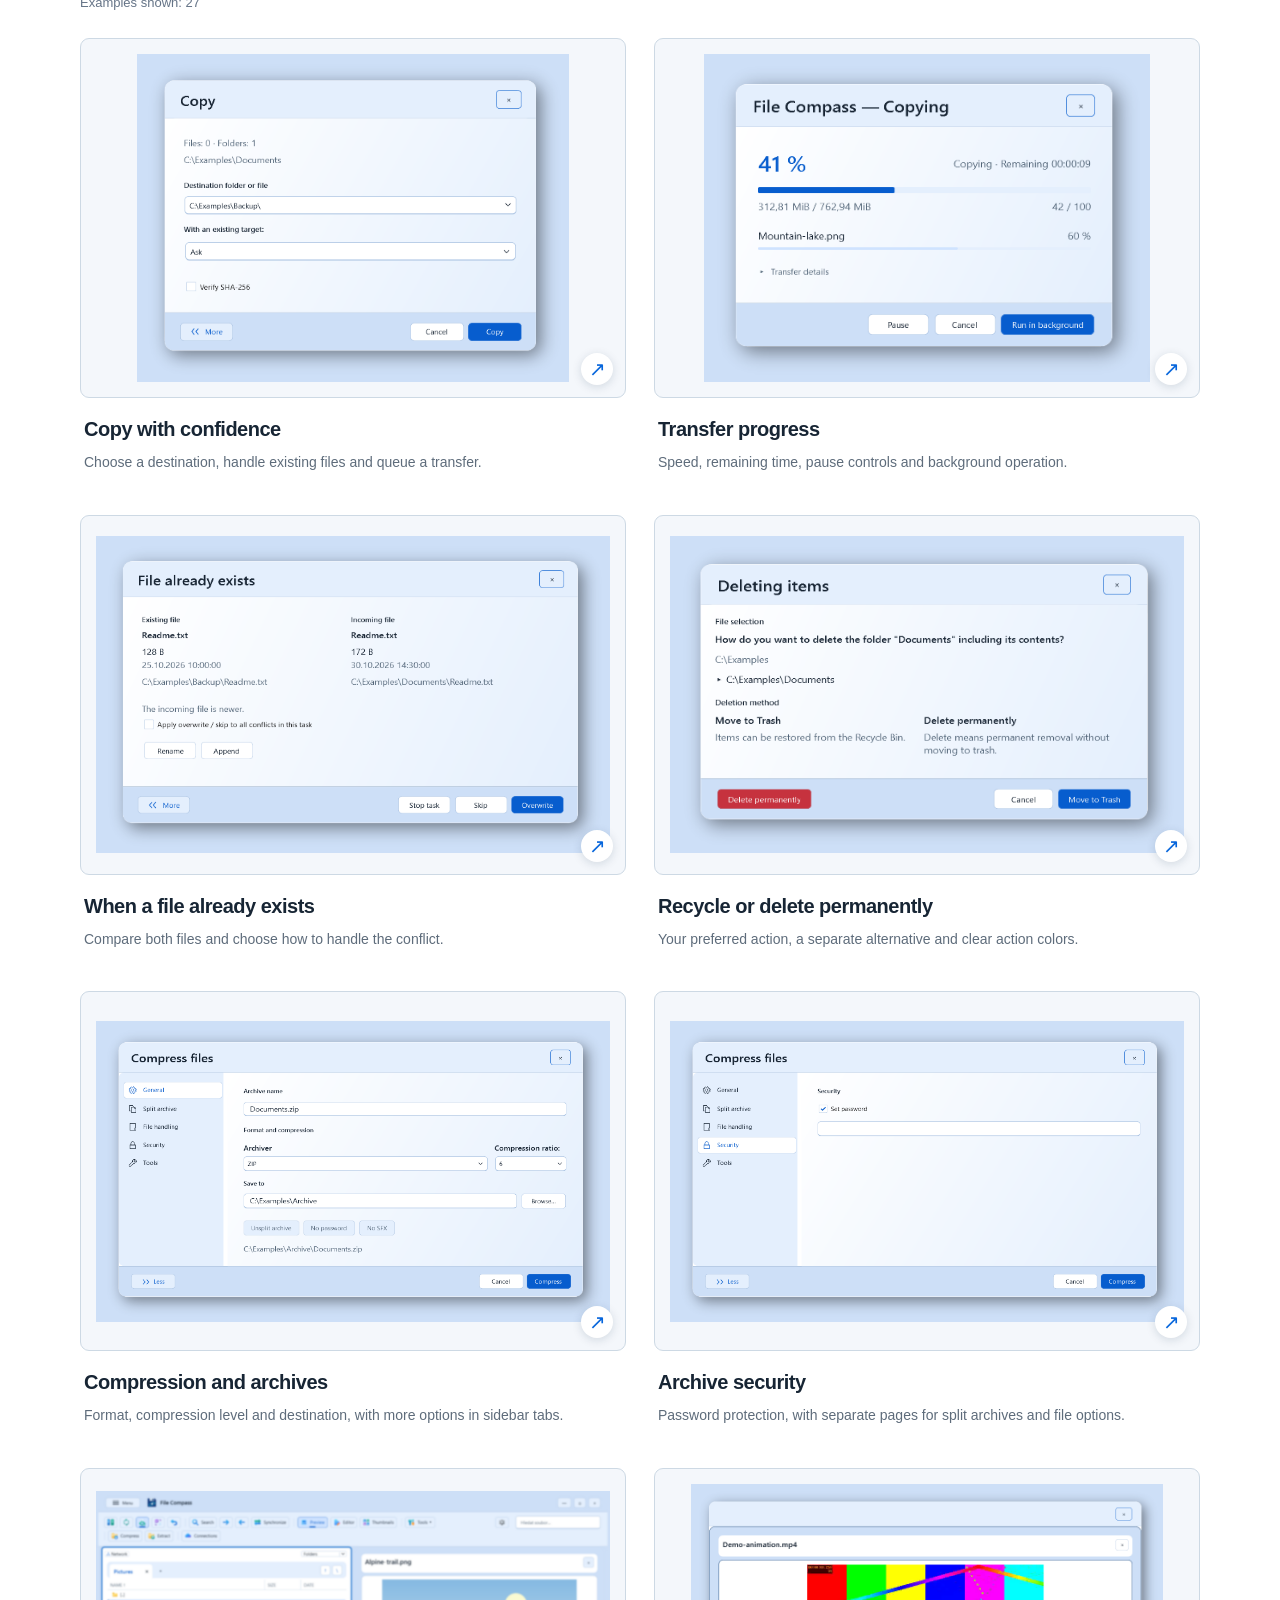
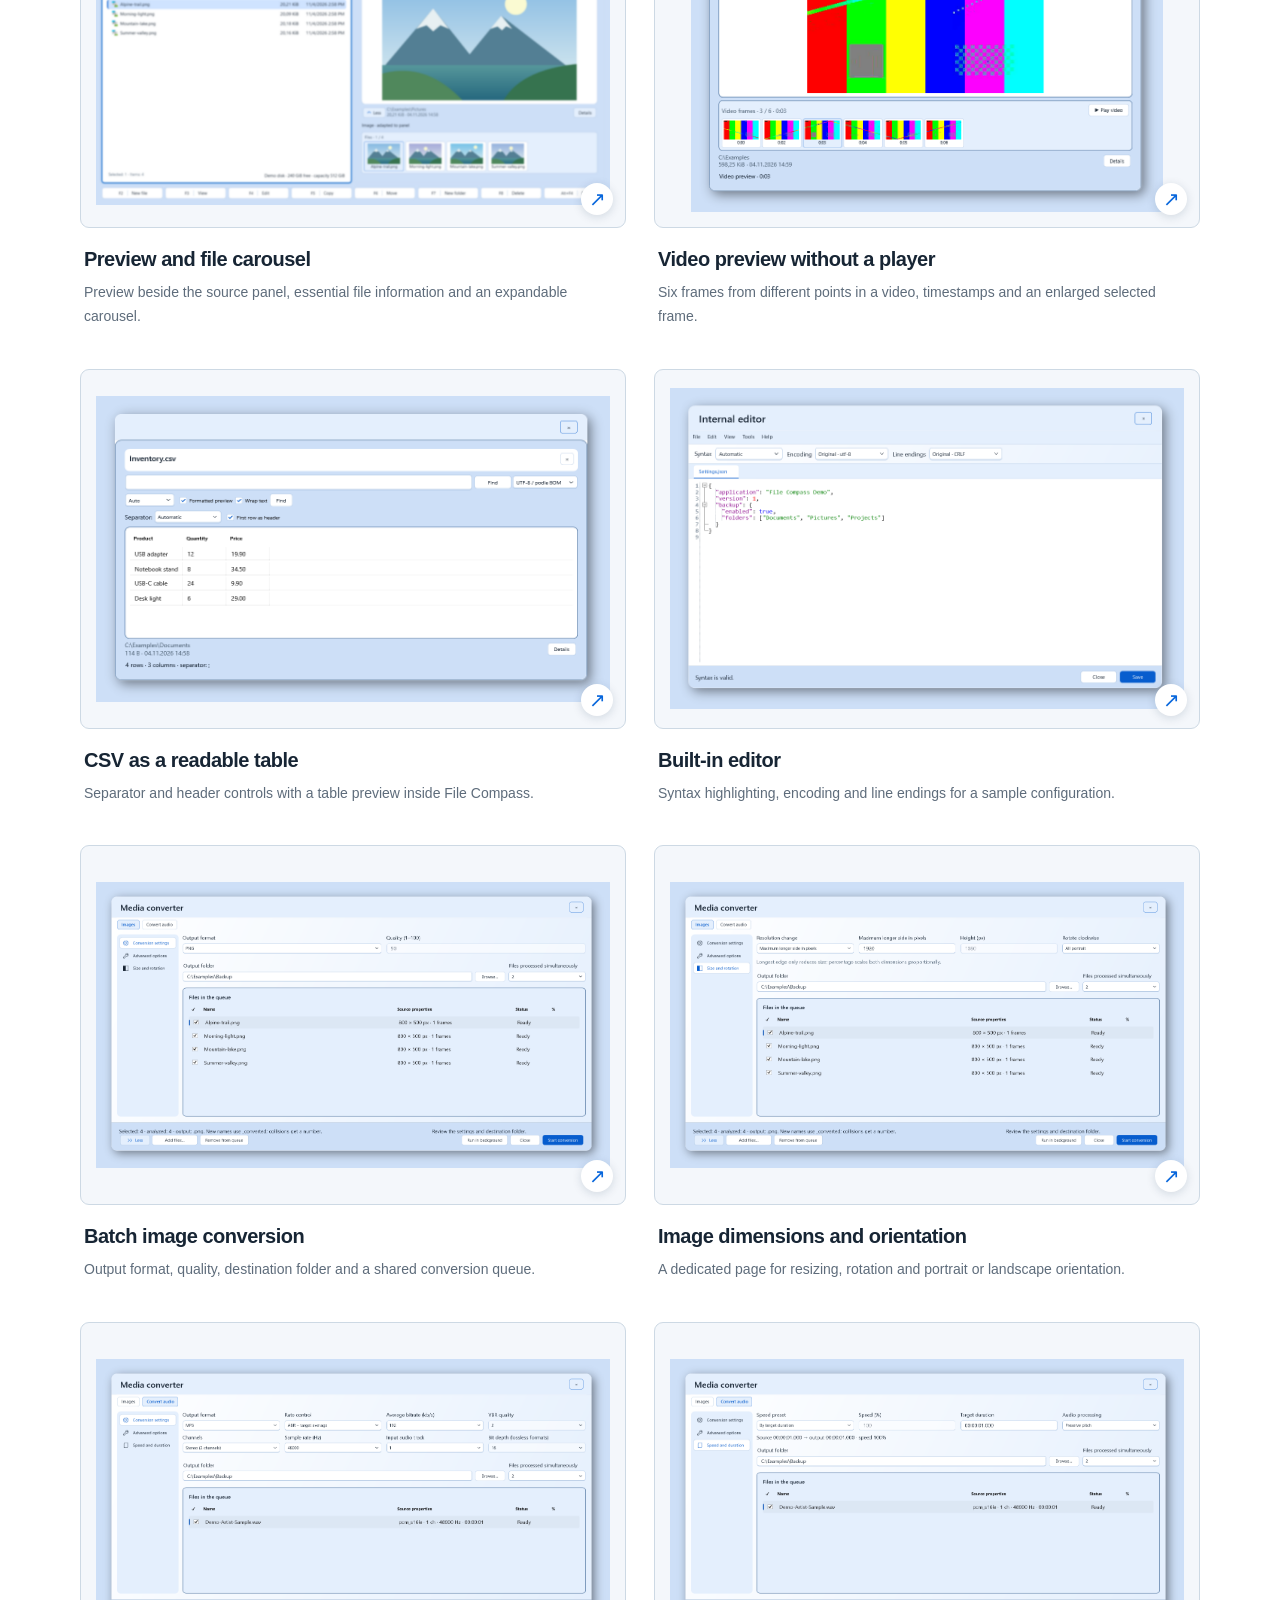
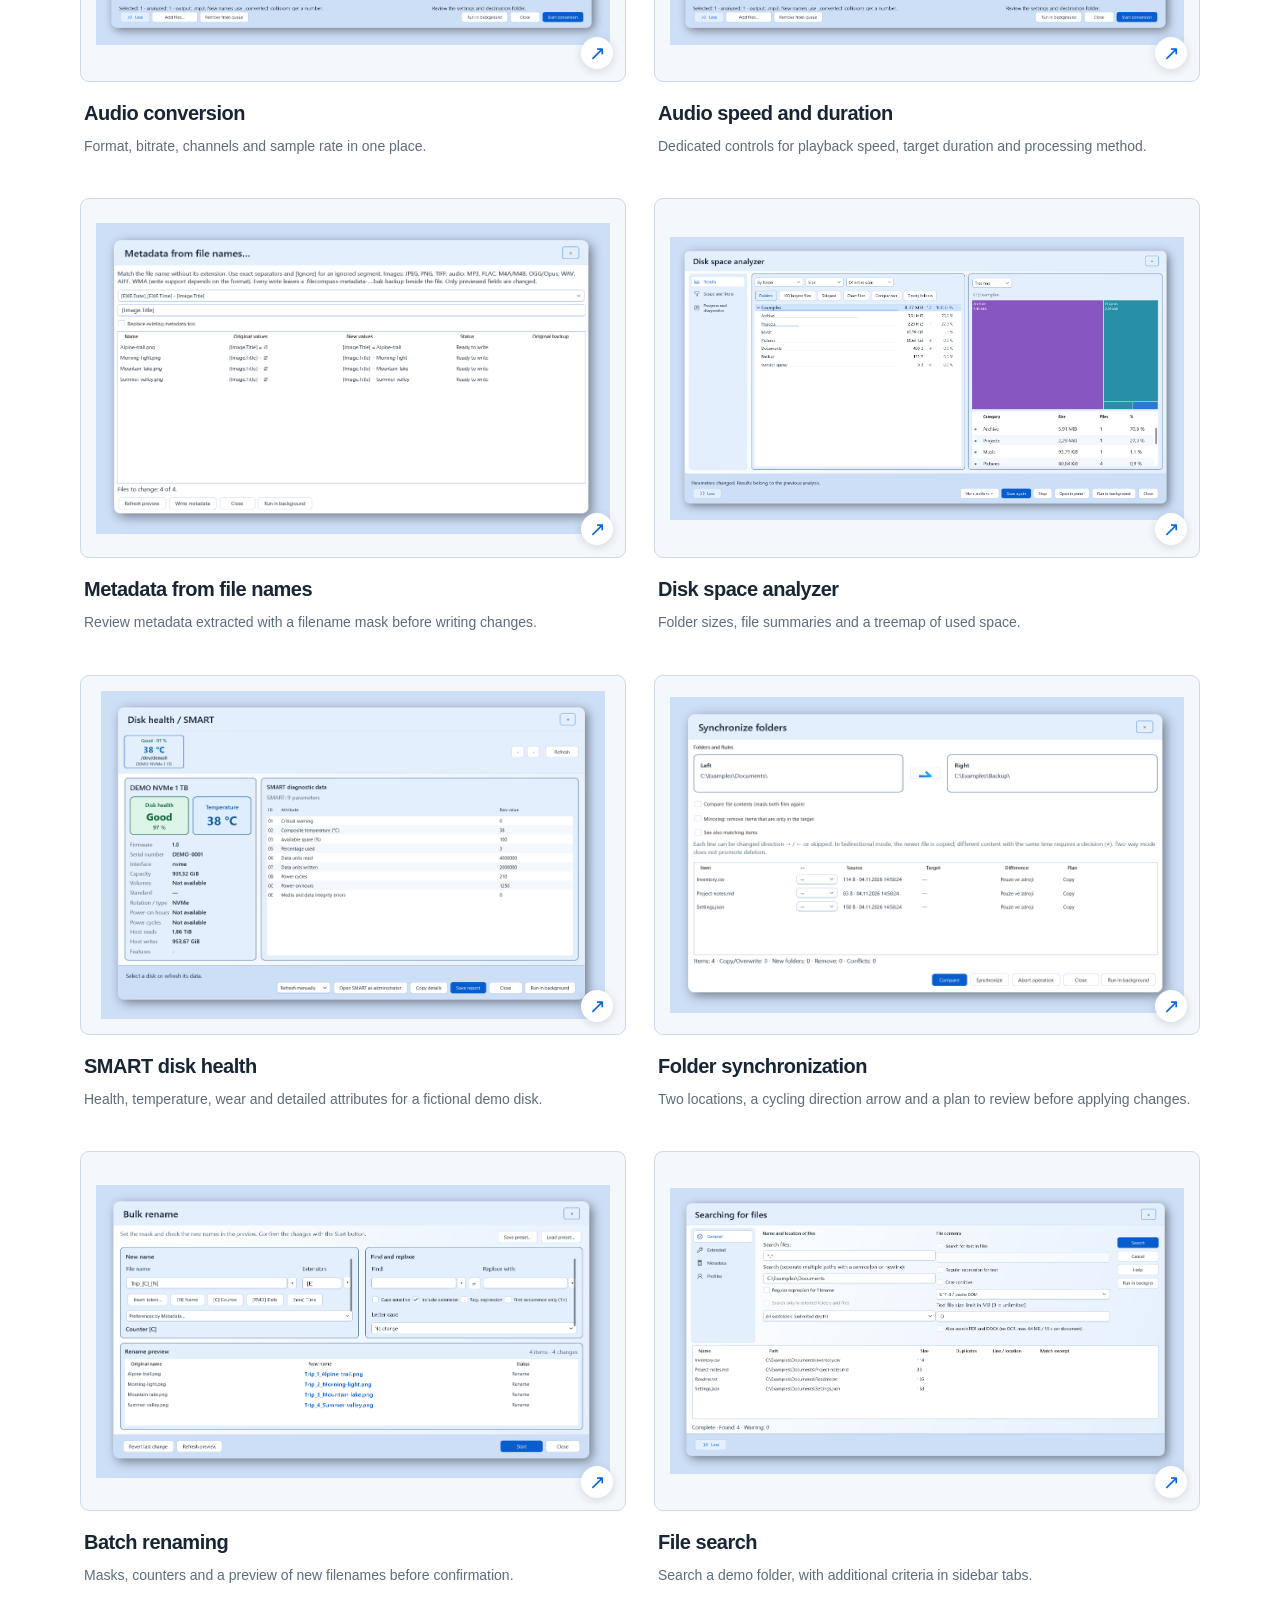
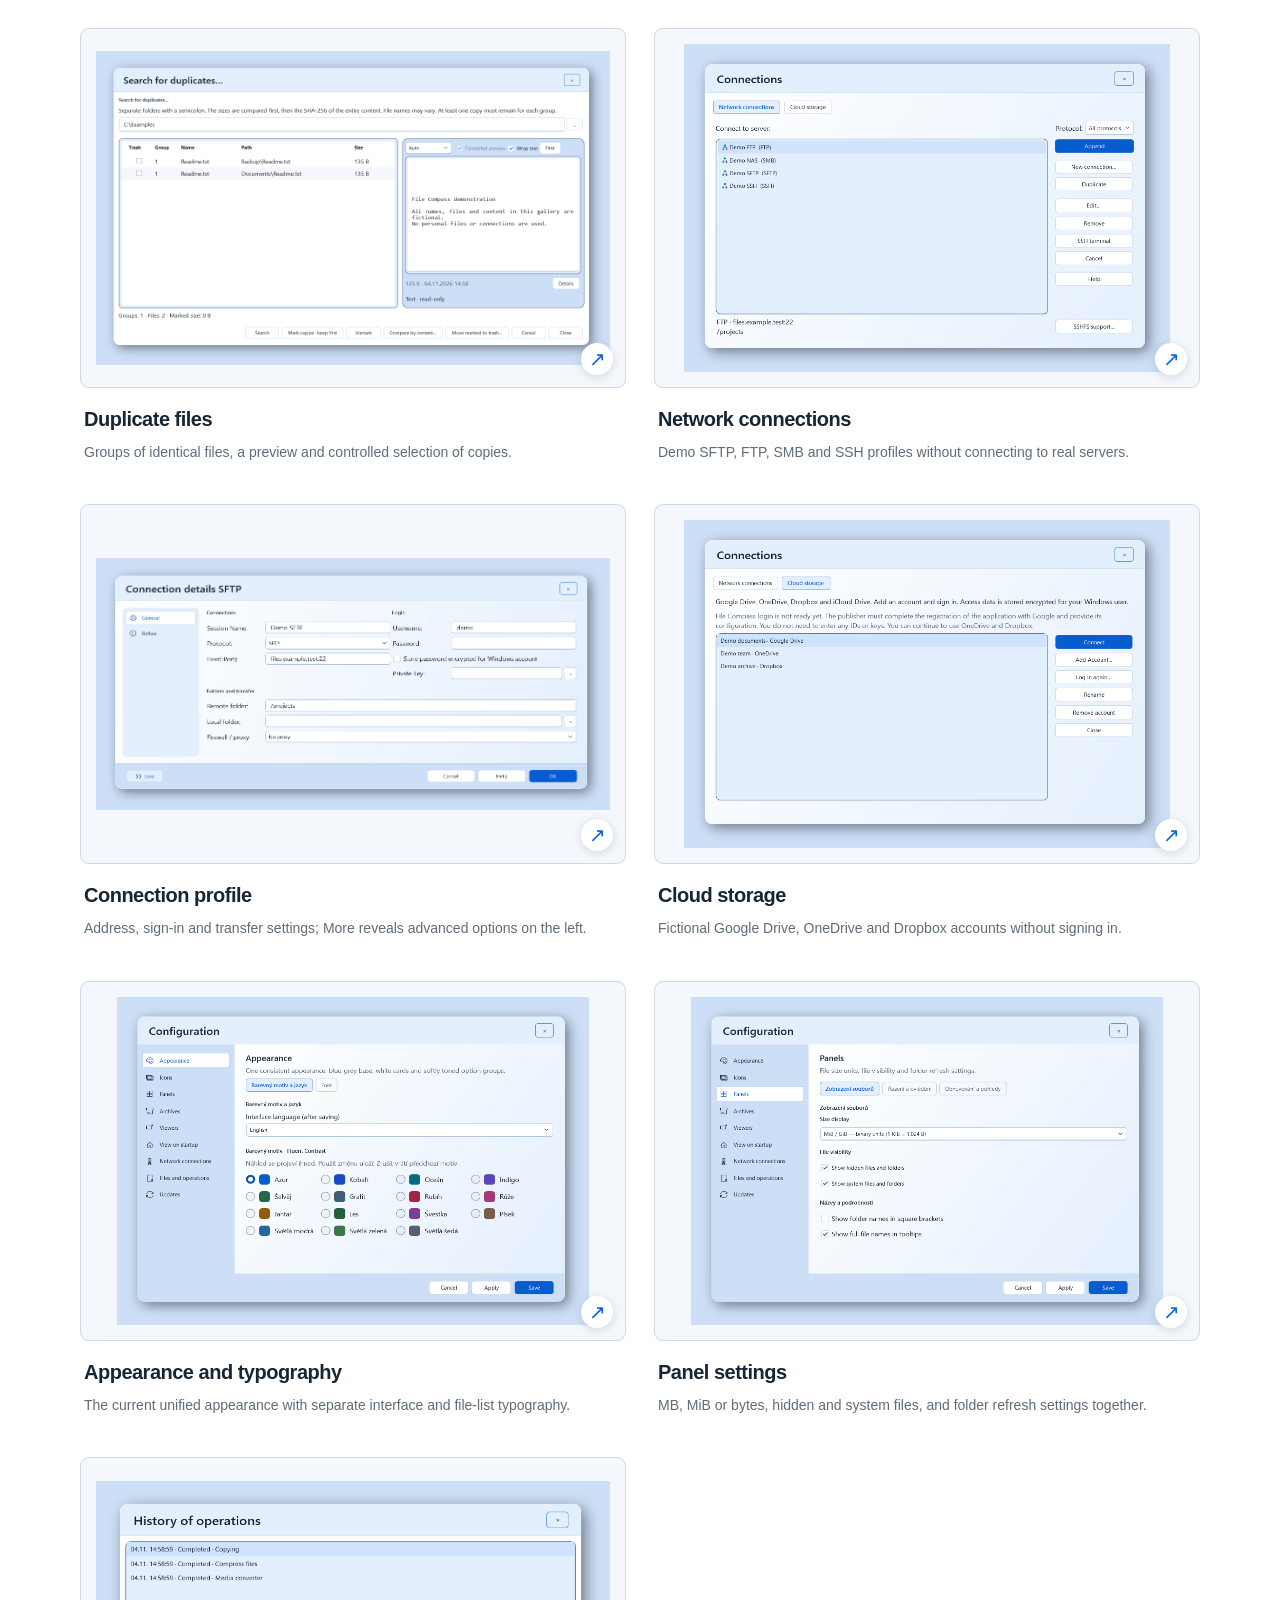
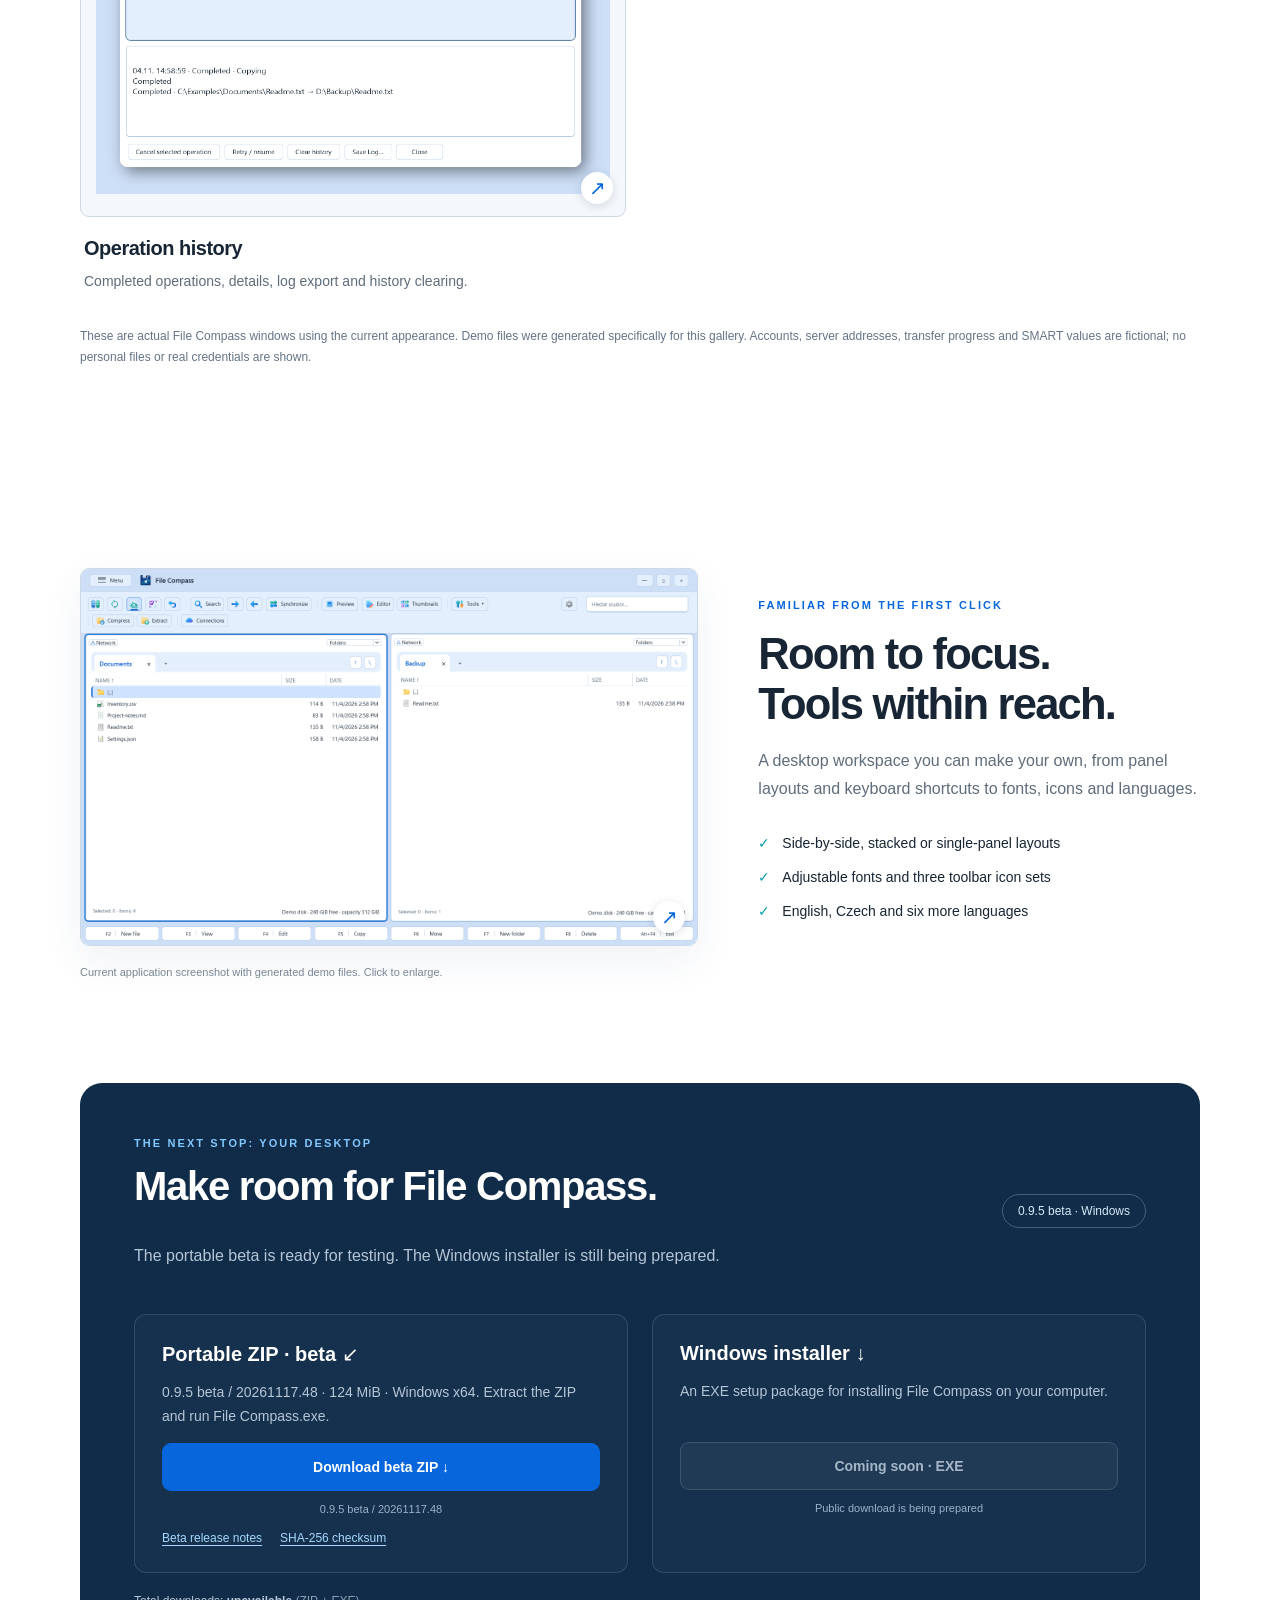
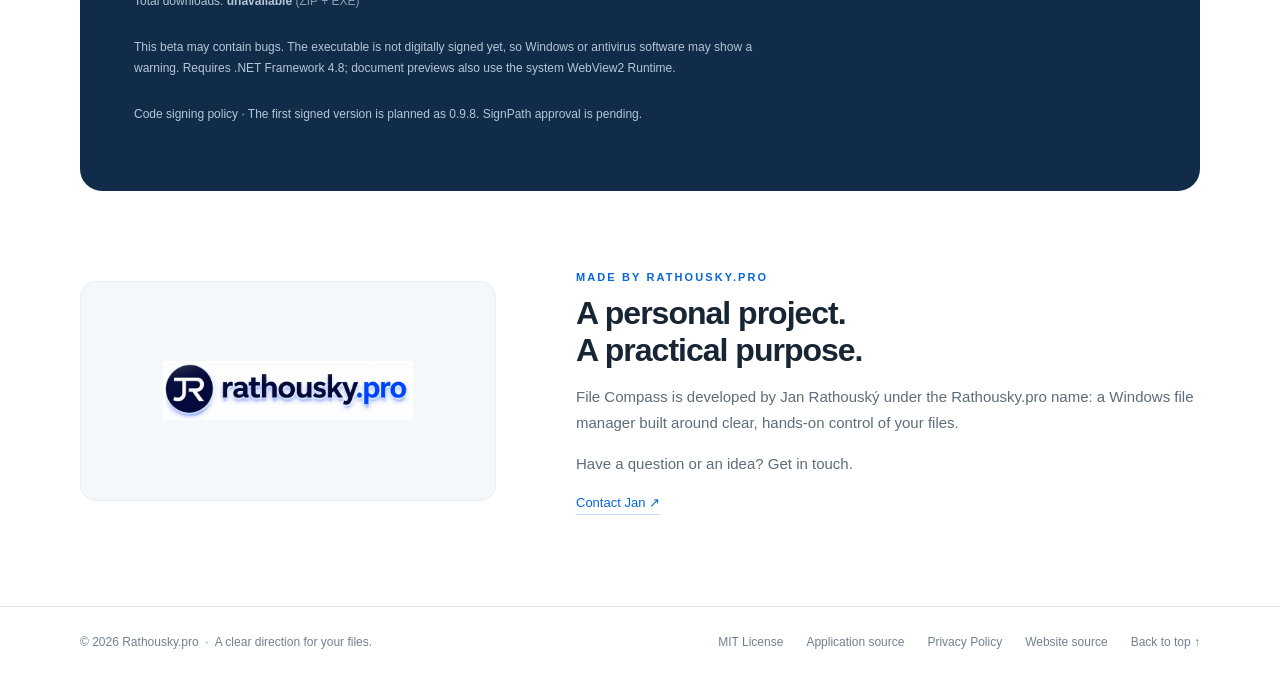
==== commit 9a2b4dbd: "Publish MIT beta download 20261117.48" ====
--- a/index.html
+++ b/index.html
@@ -6,6 +6,6 @@
 <section class="section storage" id="storage"><div class="wrap split"><div><div class="eyebrow">Your files, wherever they live</div><h2>One familiar place.<br>More ways to connect.</h2><p class="section-intro">Move between your computer, network servers and your own cloud accounts. Keep the same two-panel workflow wherever your work takes you.</p><div class="protocols">SMB &nbsp;·&nbsp; FTP / FTPS &nbsp;·&nbsp; SFTP / SCP &nbsp;·&nbsp; NFS &nbsp;·&nbsp; SSH</div><p class="privacy-note">Cloud connections are optional. You sign in with your own account. Google OAuth verification is still pending.</p><a class="text-link" href="privacy.html">How your data is handled →</a></div><div class="storage-diagram"><div class="orbit" aria-hidden="true"></div><div class="hub"><img src="assets/floppy-orbit.svg" width="60" height="60" alt="File Compass"></div><span class="endpoint ep1">Local folders</span><span class="endpoint ep2">Google Drive</span><span class="endpoint ep3">Network & NAS</span><span class="endpoint ep4">OneDrive</span><span class="endpoint ep5">SFTP / FTP</span><span class="endpoint ep6">Dropbox</span></div></div></section>
 <section class="section wrap" id="gallery"><div class="section-head"><div><div class="eyebrow">A closer look</div><h2>The current interface.<br>From panels to tools.</h2></div><p>New screenshots of the actual application, captured on 4 November 2026. All files, accounts and displayed data are examples. Click any image to explore the details.</p></div><div class="gallery-filters" hidden role="group" aria-label="Filter features"><button type="button" data-gallery-filter="all" aria-pressed="true">All</button><button type="button" data-gallery-filter="files" aria-pressed="false">Files</button><button type="button" data-gallery-filter="archives" aria-pressed="false">Archives</button><button type="button" data-gallery-filter="previews" aria-pressed="false">Previews and editor</button><button type="button" data-gallery-filter="media" aria-pressed="false">Media</button><button type="button" data-gallery-filter="tools" aria-pressed="false">Tools</button><button type="button" data-gallery-filter="network" aria-pressed="false">Network and cloud</button><button type="button" data-gallery-filter="settings" aria-pressed="false">Settings</button></div><p class="gallery-result" aria-live="polite" data-gallery-count data-label="Examples shown">Examples shown: 27</p><div class="screenshot-grid"><figure class="gallery-card" data-gallery-group="files"><a class="screenshot-link" href="assets/screenshots/en-copy.png" data-lightbox aria-label="Enlarge: Copy with confidence"><img src="assets/screenshots/en-copy.png" width="591" height="448" loading="lazy" decoding="async" alt="Copy with confidence"><span class="zoom-hint" aria-hidden="true">↗</span></a><figcaption><h3>Copy with confidence</h3><p>Choose a destination, handle existing files and queue a transfer.</p></figcaption></figure><figure class="gallery-card" data-gallery-group="files"><a class="screenshot-link" href="assets/screenshots/en-copy-progress.png" data-lightbox aria-label="Enlarge: Transfer progress"><img src="assets/screenshots/en-copy-progress.png" width="520" height="382" loading="lazy" decoding="async" alt="Transfer progress"><span class="zoom-hint" aria-hidden="true">↗</span></a><figcaption><h3>Transfer progress</h3><p>Speed, remaining time, pause controls and background operation.</p></figcaption></figure><figure class="gallery-card" data-gallery-group="files"><a class="screenshot-link" href="assets/screenshots/en-conflict.png" data-lightbox aria-label="Enlarge: When a file already exists"><img src="assets/screenshots/en-conflict.png" width="740" height="456" loading="lazy" decoding="async" alt="When a file already exists"><span class="zoom-hint" aria-hidden="true">↗</span></a><figcaption><h3>When a file already exists</h3><p>Compare both files and choose how to handle the conflict.</p></figcaption></figure><figure class="gallery-card" data-gallery-group="files"><a class="screenshot-link" href="assets/screenshots/en-delete.png" data-lightbox aria-label="Enlarge: Recycle or delete permanently"><img src="assets/screenshots/en-delete.png" width="640" height="395" loading="lazy" decoding="async" alt="Recycle or delete permanently"><span class="zoom-hint" aria-hidden="true">↗</span></a><figcaption><h3>Recycle or delete permanently</h3><p>Your preferred action, a separate alternative and clear action colors.</p></figcaption></figure><figure class="gallery-card" data-gallery-group="archives"><a class="screenshot-link" href="assets/screenshots/en-compression.png" data-lightbox aria-label="Enlarge: Compression and archives"><img src="assets/screenshots/en-compression.png" width="895" height="525" loading="lazy" decoding="async" alt="Compression and archives"><span class="zoom-hint" aria-hidden="true">↗</span></a><figcaption><h3>Compression and archives</h3><p>Format, compression level and destination, with more options in sidebar tabs.</p></figcaption></figure><figure class="gallery-card" data-gallery-group="archives"><a class="screenshot-link" href="assets/screenshots/en-compression-security.png" data-lightbox aria-label="Enlarge: Archive security"><img src="assets/screenshots/en-compression-security.png" width="895" height="525" loading="lazy" decoding="async" alt="Archive security"><span class="zoom-hint" aria-hidden="true">↗</span></a><figcaption><h3>Archive security</h3><p>Password protection, with separate pages for split archives and file options.</p></figcaption></figure><figure class="gallery-card" data-gallery-group="previews"><a class="screenshot-link" href="assets/screenshots/en-preview.png" data-lightbox aria-label="Enlarge: Preview and file carousel"><img src="assets/screenshots/en-preview.png" width="1440" height="880" loading="lazy" decoding="async" alt="Preview and file carousel"><span class="zoom-hint" aria-hidden="true">↗</span></a><figcaption><h3>Preview and file carousel</h3><p>Preview beside the source panel, essential file information and an expandable carousel.</p></figcaption></figure><figure class="gallery-card" data-gallery-group="previews"><a class="screenshot-link" href="assets/screenshots/en-video-preview.png" data-lightbox aria-label="Enlarge: Video preview without a player"><img src="assets/screenshots/en-video-preview.png" width="1048" height="728" loading="lazy" decoding="async" alt="Video preview without a player"><span class="zoom-hint" aria-hidden="true">↗</span></a><figcaption><h3>Video preview without a player</h3><p>Six frames from different points in a video, timestamps and an enlarged selected frame.</p></figcaption></figure><figure class="gallery-card" data-gallery-group="previews"><a class="screenshot-link" href="assets/screenshots/en-csv.png" data-lightbox aria-label="Enlarge: CSV as a readable table"><img src="assets/screenshots/en-csv.png" width="1088" height="648" loading="lazy" decoding="async" alt="CSV as a readable table"><span class="zoom-hint" aria-hidden="true">↗</span></a><figcaption><h3>CSV as a readable table</h3><p>Separator and header controls with a table preview inside File Compass.</p></figcaption></figure><figure class="gallery-card" data-gallery-group="previews"><a class="screenshot-link" href="assets/screenshots/en-editor.png" data-lightbox aria-label="Enlarge: Built-in editor"><img src="assets/screenshots/en-editor.png" width="1120" height="700" loading="lazy" decoding="async" alt="Built-in editor"><span class="zoom-hint" aria-hidden="true">↗</span></a><figcaption><h3>Built-in editor</h3><p>Syntax highlighting, encoding and line endings for a sample configuration.</p></figcaption></figure><figure class="gallery-card" data-gallery-group="media"><a class="screenshot-link" href="assets/screenshots/en-images.png" data-lightbox aria-label="Enlarge: Batch image conversion"><img src="assets/screenshots/en-images.png" width="1365" height="760" loading="lazy" decoding="async" alt="Batch image conversion"><span class="zoom-hint" aria-hidden="true">↗</span></a><figcaption><h3>Batch image conversion</h3><p>Output format, quality, destination folder and a shared conversion queue.</p></figcaption></figure><figure class="gallery-card" data-gallery-group="media"><a class="screenshot-link" href="assets/screenshots/en-image-geometry.png" data-lightbox aria-label="Enlarge: Image dimensions and orientation"><img src="assets/screenshots/en-image-geometry.png" width="1365" height="760" loading="lazy" decoding="async" alt="Image dimensions and orientation"><span class="zoom-hint" aria-hidden="true">↗</span></a><figcaption><h3>Image dimensions and orientation</h3><p>A dedicated page for resizing, rotation and portrait or landscape orientation.</p></figcaption></figure><figure class="gallery-card" data-gallery-group="media"><a class="screenshot-link" href="assets/screenshots/en-audio.png" data-lightbox aria-label="Enlarge: Audio conversion"><img src="assets/screenshots/en-audio.png" width="1365" height="760" loading="lazy" decoding="async" alt="Audio conversion"><span class="zoom-hint" aria-hidden="true">↗</span></a><figcaption><h3>Audio conversion</h3><p>Format, bitrate, channels and sample rate in one place.</p></figcaption></figure><figure class="gallery-card" data-gallery-group="media"><a class="screenshot-link" href="assets/screenshots/en-audio-speed.png" data-lightbox aria-label="Enlarge: Audio speed and duration"><img src="assets/screenshots/en-audio-speed.png" width="1365" height="760" loading="lazy" decoding="async" alt="Audio speed and duration"><span class="zoom-hint" aria-hidden="true">↗</span></a><figcaption><h3>Audio speed and duration</h3><p>Dedicated controls for playback speed, target duration and processing method.</p></figcaption></figure><figure class="gallery-card" data-gallery-group="media"><a class="screenshot-link" href="assets/screenshots/en-metadata.png" data-lightbox aria-label="Enlarge: Metadata from file names"><img src="assets/screenshots/en-metadata.png" width="1140" height="691" loading="lazy" decoding="async" alt="Metadata from file names"><span class="zoom-hint" aria-hidden="true">↗</span></a><figcaption><h3>Metadata from file names</h3><p>Review metadata extracted with a filename mask before writing changes.</p></figcaption></figure><figure class="gallery-card" data-gallery-group="tools"><a class="screenshot-link" href="assets/screenshots/en-analyzer.png" data-lightbox aria-label="Enlarge: Disk space analyzer"><img src="assets/screenshots/en-analyzer.png" width="1435" height="791" loading="lazy" decoding="async" alt="Disk space analyzer"><span class="zoom-hint" aria-hidden="true">↗</span></a><figcaption><h3>Disk space analyzer</h3><p>Folder sizes, file summaries and a treemap of used space.</p></figcaption></figure><figure class="gallery-card" data-gallery-group="tools"><a class="screenshot-link" href="assets/screenshots/en-smart.png" data-lightbox aria-label="Enlarge: SMART disk health"><img src="assets/screenshots/en-smart.png" width="1200" height="780" loading="lazy" decoding="async" alt="SMART disk health"><span class="zoom-hint" aria-hidden="true">↗</span></a><figcaption><h3>SMART disk health</h3><p>Health, temperature, wear and detailed attributes for a fictional demo disk.</p></figcaption></figure><figure class="gallery-card" data-gallery-group="tools"><a class="screenshot-link" href="assets/screenshots/en-sync.png" data-lightbox aria-label="Enlarge: Folder synchronization"><img src="assets/screenshots/en-sync.png" width="1140" height="700" loading="lazy" decoding="async" alt="Folder synchronization"><span class="zoom-hint" aria-hidden="true">↗</span></a><figcaption><h3>Folder synchronization</h3><p>Two locations, a cycling direction arrow and a plan to review before applying changes.</p></figcaption></figure><figure class="gallery-card" data-gallery-group="tools"><a class="screenshot-link" href="assets/screenshots/en-rename.png" data-lightbox aria-label="Enlarge: Batch renaming"><img src="assets/screenshots/en-rename.png" width="1191" height="680" loading="lazy" decoding="async" alt="Batch renaming"><span class="zoom-hint" aria-hidden="true">↗</span></a><figcaption><h3>Batch renaming</h3><p>Masks, counters and a preview of new filenames before confirmation.</p></figcaption></figure><figure class="gallery-card" data-gallery-group="tools"><a class="screenshot-link" href="assets/screenshots/en-search.png" data-lightbox aria-label="Enlarge: File search"><img src="assets/screenshots/en-search.png" width="1295" height="720" loading="lazy" decoding="async" alt="File search"><span class="zoom-hint" aria-hidden="true">↗</span></a><figcaption><h3>File search</h3><p>Search a demo folder, with additional criteria in sidebar tabs.</p></figcaption></figure><figure class="gallery-card" data-gallery-group="tools"><a class="screenshot-link" href="assets/screenshots/en-duplicates.png" data-lightbox aria-label="Enlarge: Duplicate files"><img src="assets/screenshots/en-duplicates.png" width="1180" height="720" loading="lazy" decoding="async" alt="Duplicate files"><span class="zoom-hint" aria-hidden="true">↗</span></a><figcaption><h3>Duplicate files</h3><p>Groups of identical files, a preview and controlled selection of copies.</p></figcaption></figure><figure class="gallery-card" data-gallery-group="network"><a class="screenshot-link" href="assets/screenshots/en-connections.png" data-lightbox aria-label="Enlarge: Network connections"><img src="assets/screenshots/en-connections.png" width="920" height="620" loading="lazy" decoding="async" alt="Network connections"><span class="zoom-hint" aria-hidden="true">↗</span></a><figcaption><h3>Network connections</h3><p>Demo SFTP, FTP, SMB and SSH profiles without connecting to real servers.</p></figcaption></figure><figure class="gallery-card" data-gallery-group="network"><a class="screenshot-link" href="assets/screenshots/en-connection-profile.png" data-lightbox aria-label="Enlarge: Connection profile"><img src="assets/screenshots/en-connection-profile.png" width="1075" height="527" loading="lazy" decoding="async" alt="Connection profile"><span class="zoom-hint" aria-hidden="true">↗</span></a><figcaption><h3>Connection profile</h3><p>Address, sign-in and transfer settings; More reveals advanced options on the left.</p></figcaption></figure><figure class="gallery-card" data-gallery-group="network"><a class="screenshot-link" href="assets/screenshots/en-cloud.png" data-lightbox aria-label="Enlarge: Cloud storage"><img src="assets/screenshots/en-cloud.png" width="920" height="620" loading="lazy" decoding="async" alt="Cloud storage"><span class="zoom-hint" aria-hidden="true">↗</span></a><figcaption><h3>Cloud storage</h3><p>Fictional Google Drive, OneDrive and Dropbox accounts without signing in.</p></figcaption></figure><figure class="gallery-card" data-gallery-group="settings"><a class="screenshot-link" href="assets/screenshots/en-settings.png" data-lightbox aria-label="Enlarge: Appearance and typography"><img src="assets/screenshots/en-settings.png" width="920" height="640" loading="lazy" decoding="async" alt="Appearance and typography"><span class="zoom-hint" aria-hidden="true">↗</span></a><figcaption><h3>Appearance and typography</h3><p>The current unified appearance with separate interface and file-list typography.</p></figcaption></figure><figure class="gallery-card" data-gallery-group="settings"><a class="screenshot-link" href="assets/screenshots/en-panel-settings.png" data-lightbox aria-label="Enlarge: Panel settings"><img src="assets/screenshots/en-panel-settings.png" width="920" height="640" loading="lazy" decoding="async" alt="Panel settings"><span class="zoom-hint" aria-hidden="true">↗</span></a><figcaption><h3>Panel settings</h3><p>MB, MiB or bytes, hidden and system files, and folder refresh settings together.</p></figcaption></figure><figure class="gallery-card" data-gallery-group="files"><a class="screenshot-link" href="assets/screenshots/en-history.png" data-lightbox aria-label="Enlarge: Operation history"><img src="assets/screenshots/en-history.png" width="840" height="511" loading="lazy" decoding="async" alt="Operation history"><span class="zoom-hint" aria-hidden="true">↗</span></a><figcaption><h3>Operation history</h3><p>Completed operations, details, log export and history clearing.</p></figcaption></figure></div><p class="gallery-note">These are actual File Compass windows using the current appearance. Demo files were generated specifically for this gallery. Accounts, server addresses, transfer progress and SMART values are fictional; no personal files or real credentials are shown.</p></section><dialog class="image-dialog" aria-label="Enlarged application screenshot"><form method="dialog"><button class="button" aria-label="Close preview">Close ×</button></form><img alt=""><p></p></dialog>
 <section class="section wrap showcase"><div class="screenshot-block"><a class="screenshot-link" href="assets/screenshots/en-panels.png" data-lightbox aria-label="Enlarge: File Compass with two file panels, toolbar and keyboard shortcuts, using demonstration files."><img src="assets/screenshots/en-panels.png" width="1440" height="880" loading="lazy" decoding="async" alt="File Compass with two file panels, toolbar and keyboard shortcuts, using demonstration files."><span class="zoom-hint" aria-hidden="true">↗</span></a><p class="caption">Current application screenshot with generated demo files. Click to enlarge.</p></div><div><div class="eyebrow">Familiar from the first click</div><h2>Room to focus.<br>Tools within reach.</h2><p>A desktop workspace you can make your own, from panel layouts and keyboard shortcuts to fonts, icons and languages.</p><ul class="checklist"><li>Side-by-side, stacked or single-panel layouts</li><li>Adjustable fonts and three toolbar icon sets</li><li>English, Czech and six more languages</li></ul></div></section>
-<section class="wrap" id="download"><div class="download"><div class="download-top"><div><div class="eyebrow">The next stop: your desktop</div><h2>Make room for File Compass.</h2><p>The portable beta is ready for testing. The Windows installer is still being prepared.</p></div><span class="release-badge">0.9.5 beta · Windows</span></div><div class="download-options"><article class="download-option"><h3>Portable ZIP · beta <span aria-hidden="true">↙</span></h3><p>0.9.5 beta / 20261117.15 · 128 MiB · Windows x64. Extract the ZIP and run File Compass.exe.</p><a class="button primary" data-download="zip" href="https://github.com/rathousky-pro/file-compass-web/releases/download/v0.9.5-beta-build.20261117.15/FileCompass-win-x64.zip">Download beta ZIP ↓</a><span class="availability" data-status="zip">0.9.5 beta / 20261117.15</span><div class="release-links"><a href="https://github.com/rathousky-pro/file-compass-web/releases/tag/v0.9.5-beta-build.20261117.15">Beta release notes</a><a href="https://github.com/rathousky-pro/file-compass-web/releases/download/v0.9.5-beta-build.20261117.15/FileCompass-win-x64.zip.sha256">SHA-256 checksum</a></div></article><article class="download-option"><h3>Windows installer <span aria-hidden="true">↓</span></h3><p>An EXE setup package for installing File Compass on your computer.</p><button class="button" disabled data-download="exe">Coming soon · EXE</button><span class="availability" data-status="exe">Public download is being prepared</span></article></div><p class="download-count" data-download-count aria-live="polite">Total downloads: <span data-download-total>…</span> <span class="download-count-formats">(ZIP + EXE)</span></p><p class="privacy-note">This beta may contain bugs. The executable is not digitally signed yet, so Windows or antivirus software may show a warning. Requires .NET Framework 4.8; document previews also use the system WebView2 Runtime.</p><p class="privacy-note"><a href="https://github.com/rathousky-pro/file-compass/blob/main/docs/CODE-SIGNING.md">Code signing policy</a> · The first signed version is planned as 0.9.8. SignPath approval is pending.</p></div></section>
+<section class="wrap" id="download"><div class="download"><div class="download-top"><div><div class="eyebrow">The next stop: your desktop</div><h2>Make room for File Compass.</h2><p>The portable beta is ready for testing. The Windows installer is still being prepared.</p></div><span class="release-badge">0.9.5 beta · Windows</span></div><div class="download-options"><article class="download-option"><h3>Portable ZIP · beta <span aria-hidden="true">↙</span></h3><p>0.9.5 beta / 20261117.48 · 124 MiB · Windows x64. Extract the ZIP and run File Compass.exe.</p><a class="button primary" data-download="zip" href="https://github.com/rathousky-pro/file-compass-web/releases/download/v0.9.5-beta-build.20261117.48/FileCompass-win-x64.zip">Download beta ZIP ↓</a><span class="availability" data-status="zip">0.9.5 beta / 20261117.48</span><div class="release-links"><a href="https://github.com/rathousky-pro/file-compass-web/releases/tag/v0.9.5-beta-build.20261117.48">Beta release notes</a><a href="https://github.com/rathousky-pro/file-compass-web/releases/download/v0.9.5-beta-build.20261117.48/FileCompass-win-x64.zip.sha256">SHA-256 checksum</a></div></article><article class="download-option"><h3>Windows installer <span aria-hidden="true">↓</span></h3><p>An EXE setup package for installing File Compass on your computer.</p><button class="button" disabled data-download="exe">Coming soon · EXE</button><span class="availability" data-status="exe">Public download is being prepared</span></article></div><p class="download-count" data-download-count aria-live="polite">Total downloads: <span data-download-total>…</span> <span class="download-count-formats">(ZIP + EXE)</span></p><p class="privacy-note">This beta may contain bugs. The executable is not digitally signed yet, so Windows or antivirus software may show a warning. Requires .NET Framework 4.8; document previews also use the system WebView2 Runtime.</p><p class="privacy-note"><a href="https://github.com/rathousky-pro/file-compass/blob/main/docs/CODE-SIGNING.md">Code signing policy</a> · The first signed version is planned as 0.9.8. SignPath approval is pending.</p></div></section>
 <section class="wrap author" id="about"><div class="author-mark"><img src="assets/rathousky-pro.png" alt="Rathousky.pro" loading="lazy"></div><div><div class="eyebrow">Made by Rathousky.pro</div><h2>A personal project.<br>A practical purpose.</h2><p>File Compass is developed by Jan Rathouský under the Rathousky.pro name: a Windows file manager built around clear, hands-on control of your files.</p><p>Have a question or an idea? Get in touch.</p><a class="text-link" href="mailto:developer@rathousky.pro">Contact Jan ↗</a></div></section></main>
 <footer class="footer"><div class="wrap"><span>© 2026 Rathousky.pro &nbsp;·&nbsp; A clear direction for your files.</span><div class="footer-links"><a href="https://github.com/rathousky-pro/file-compass/blob/main/LICENSE">MIT License</a><a href="https://github.com/rathousky-pro/file-compass">Application source</a><a href="privacy.html">Privacy Policy</a><a href="https://github.com/rathousky-pro/file-compass-web">Website source</a><a href="#top">Back to top ↑</a></div></div></footer></body></html>
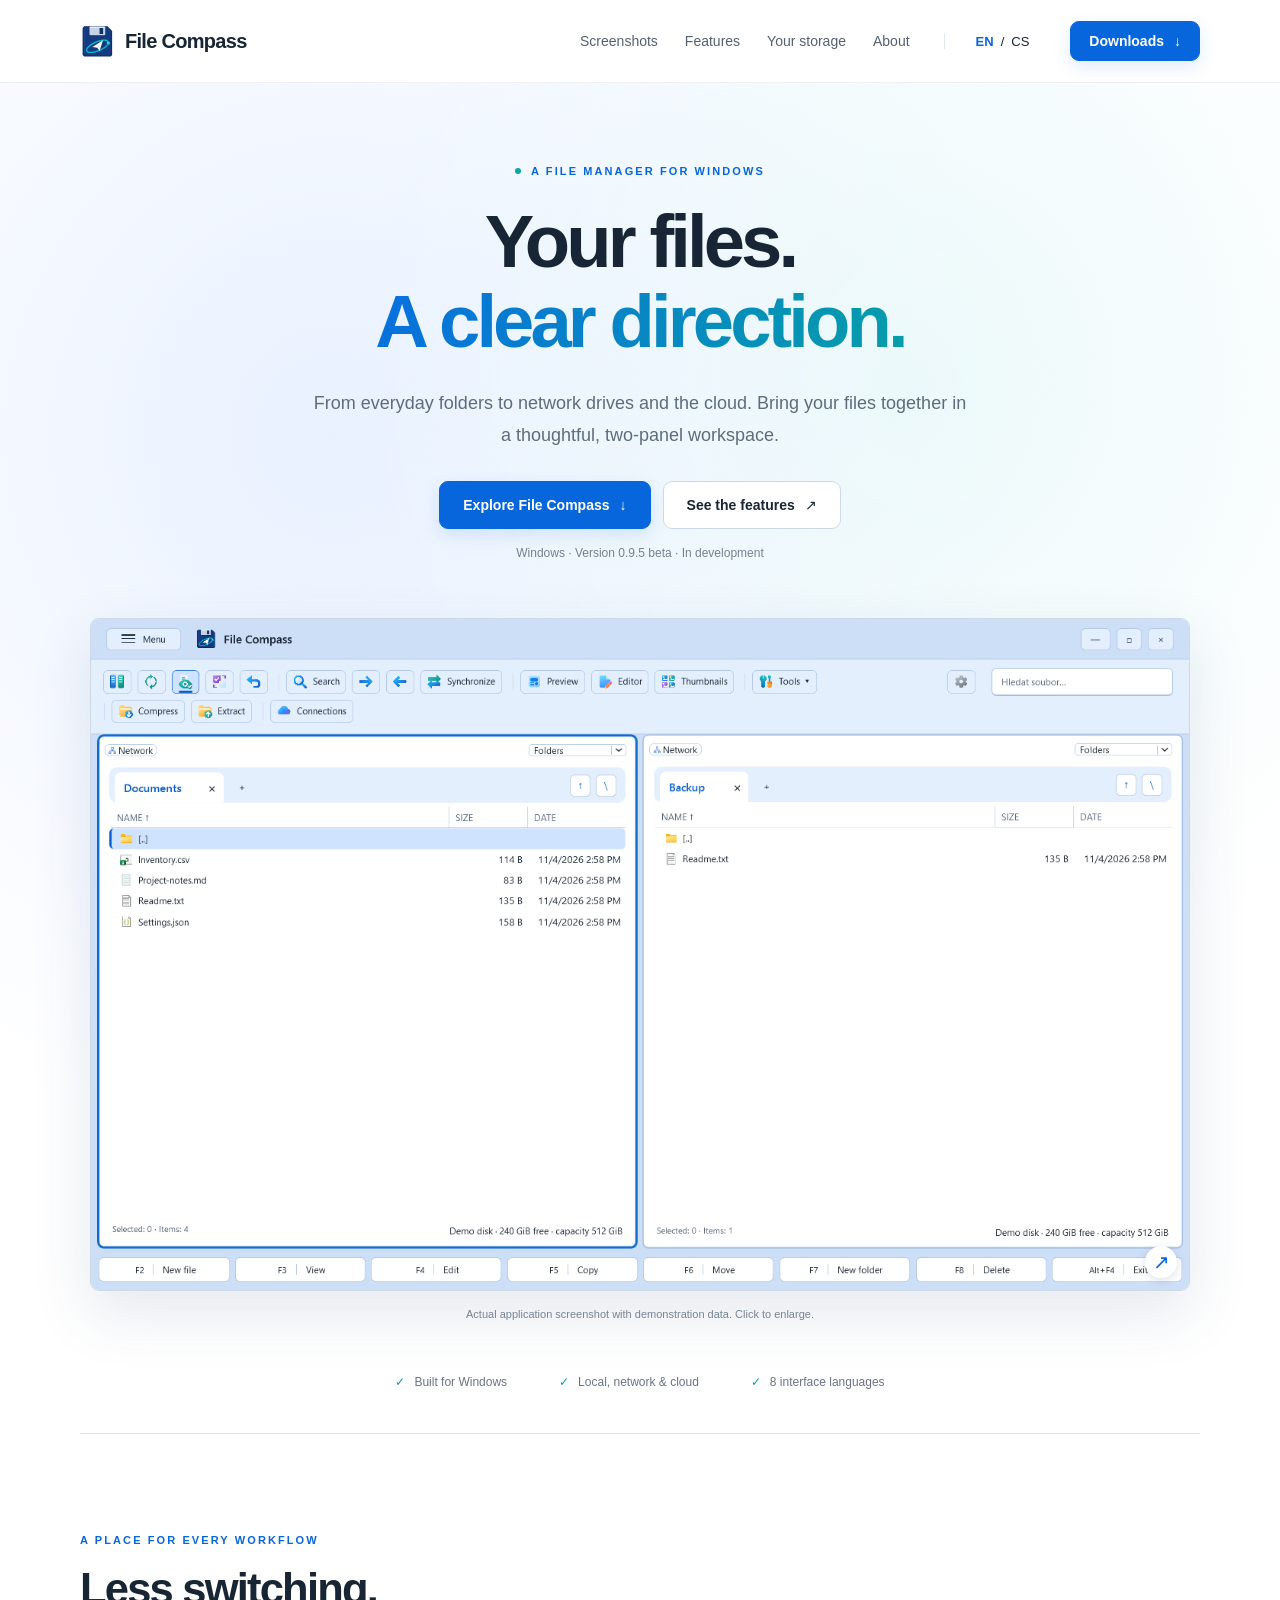
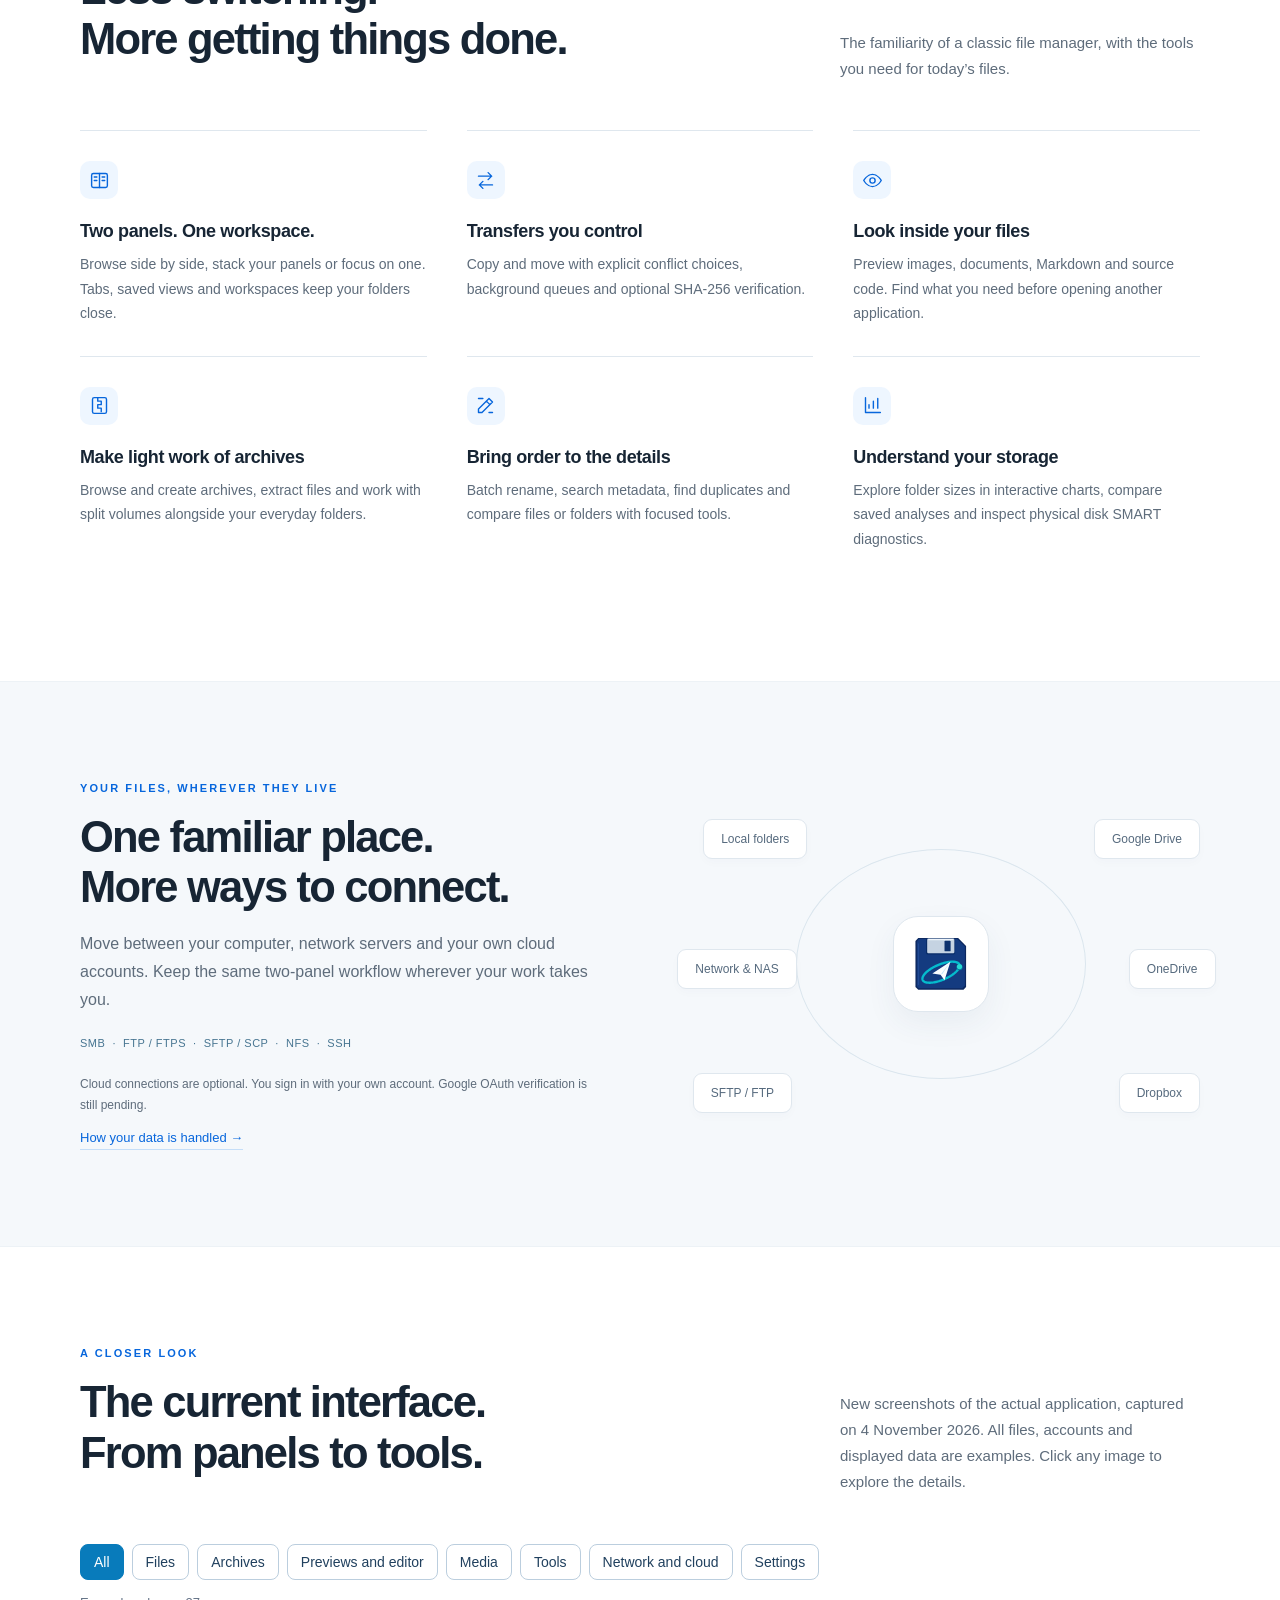
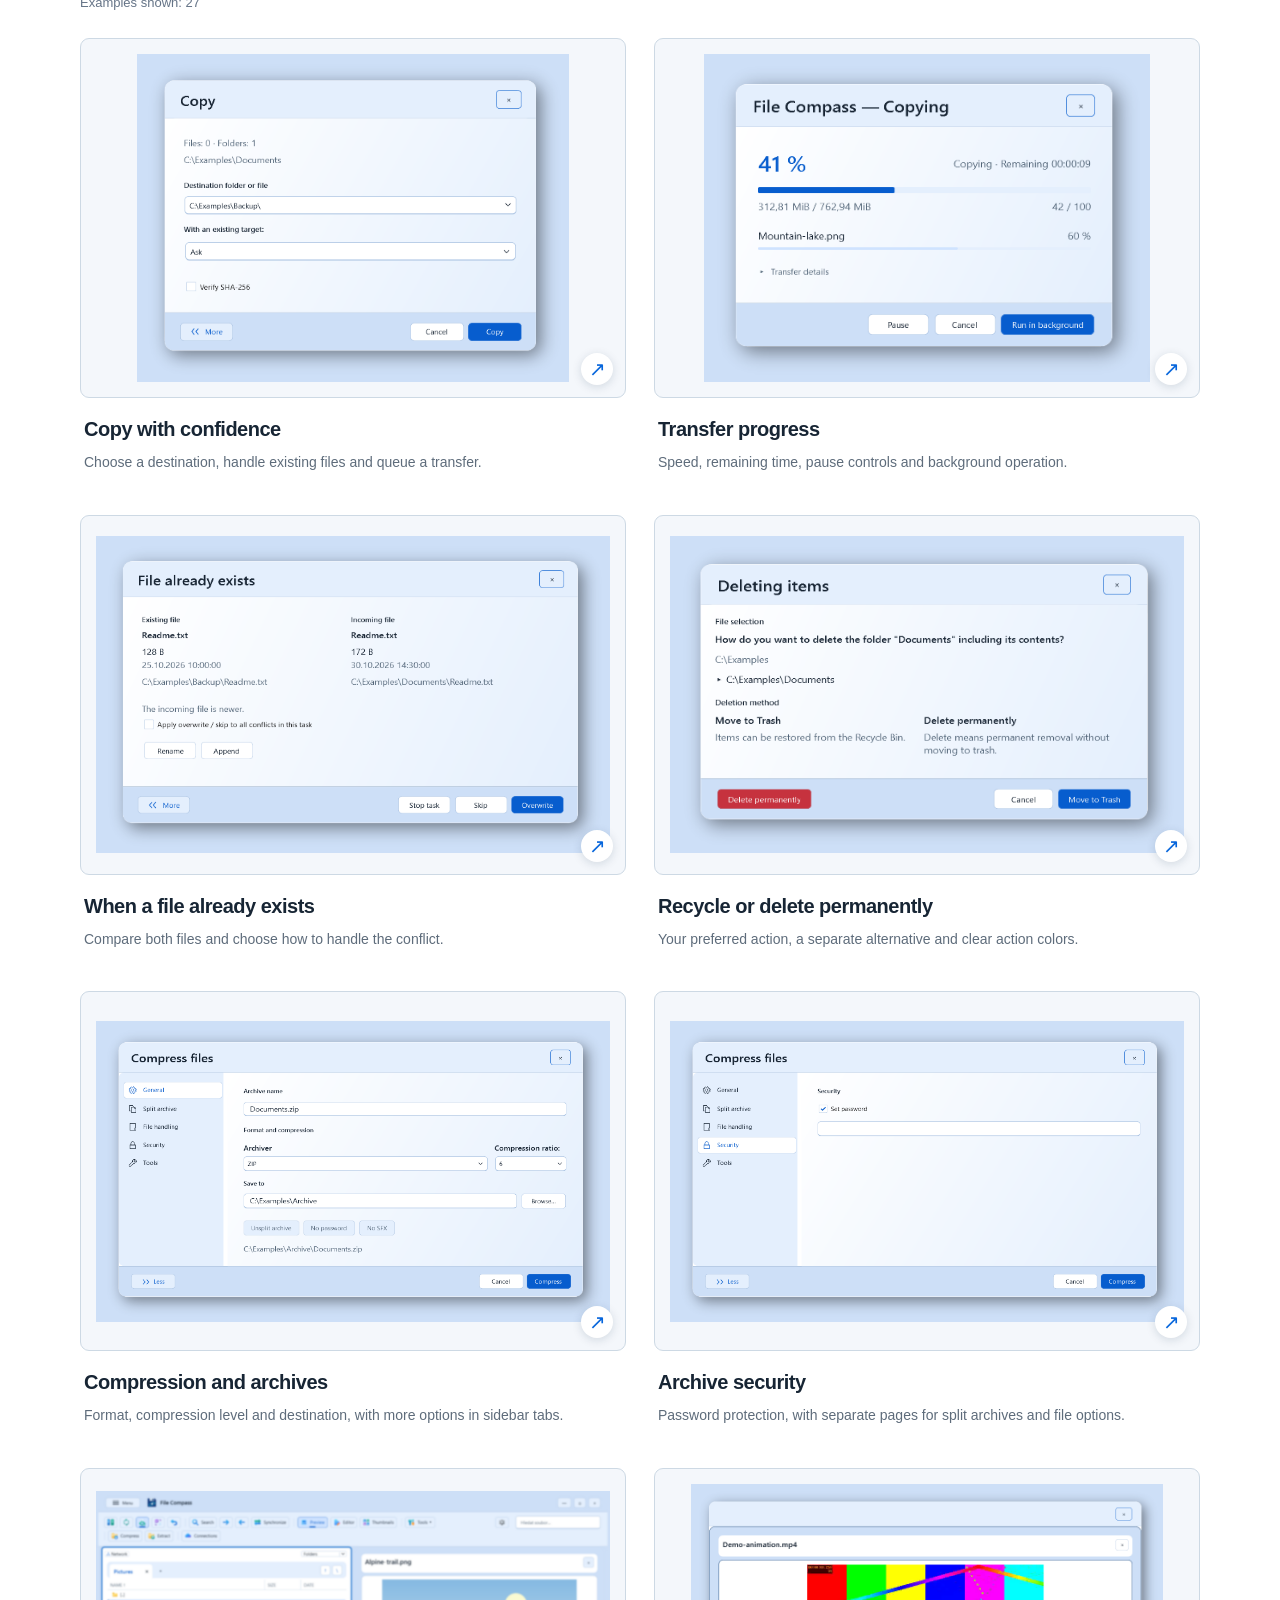
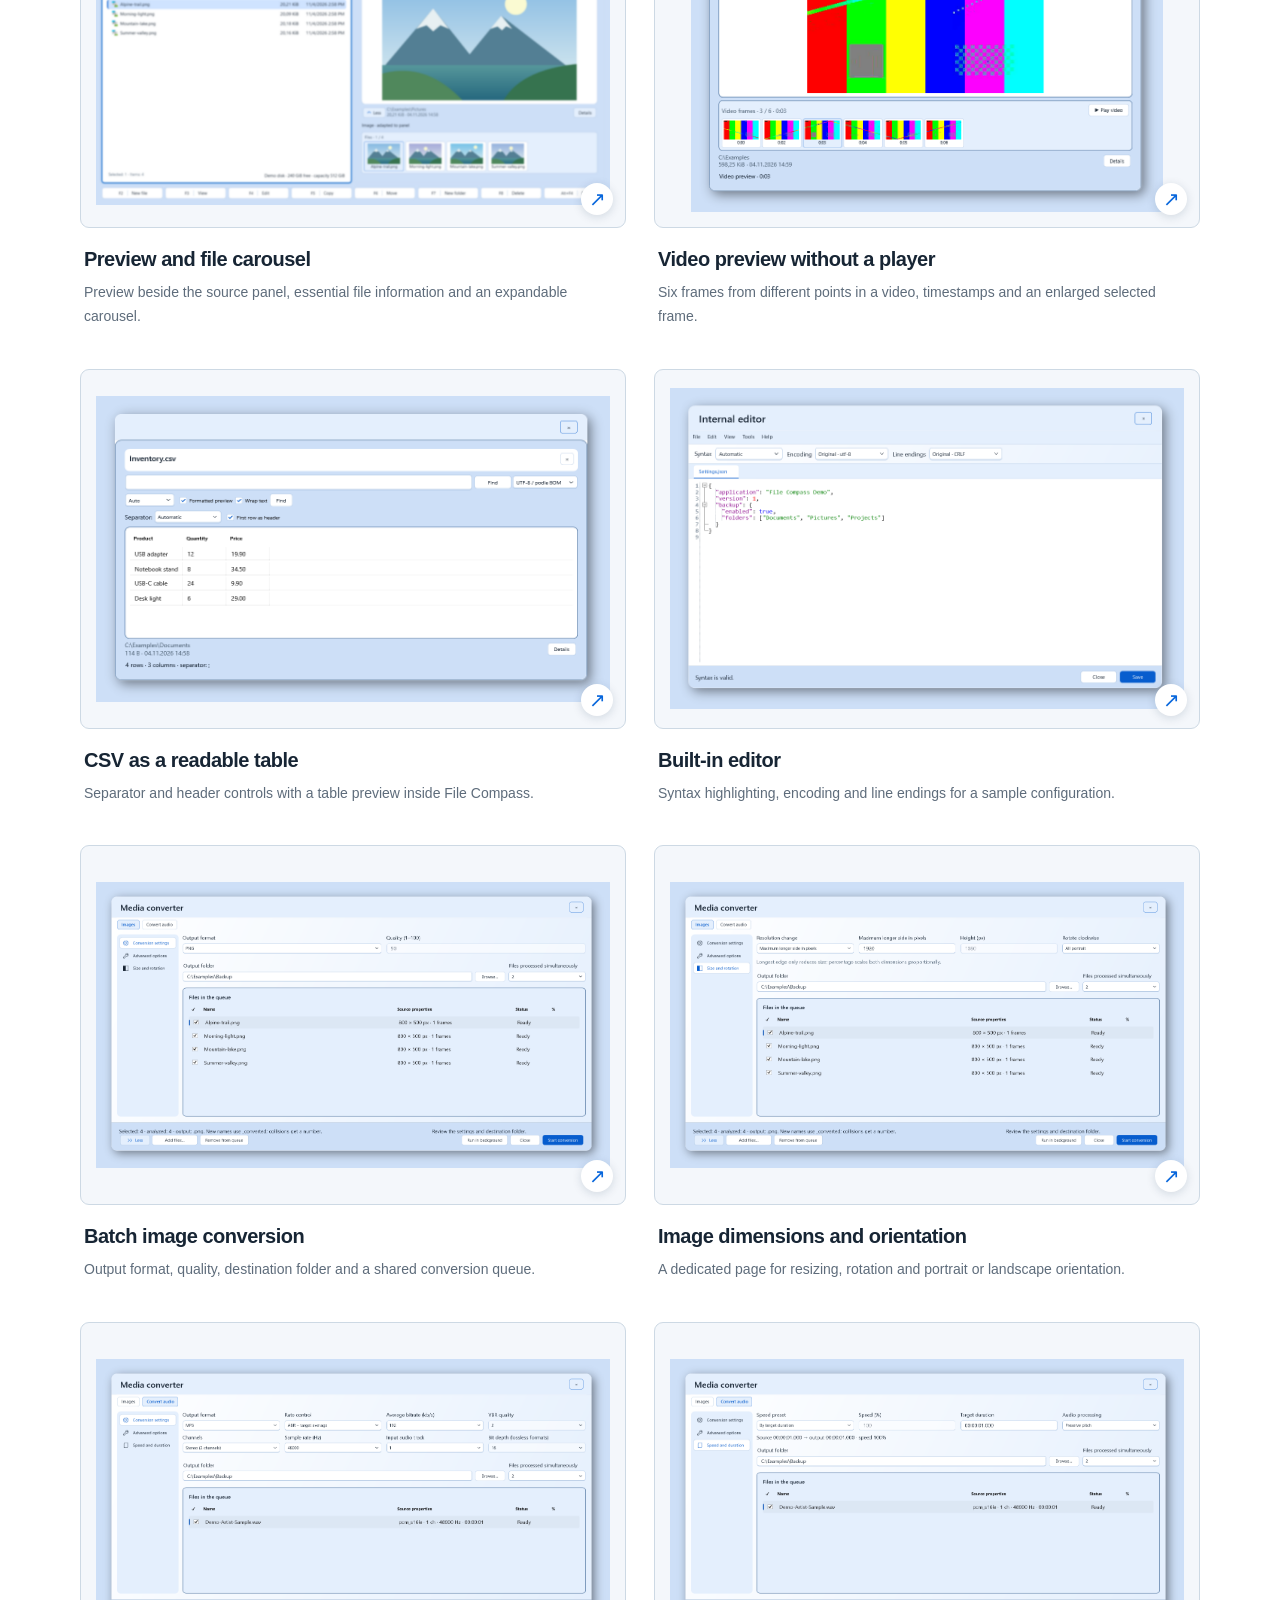
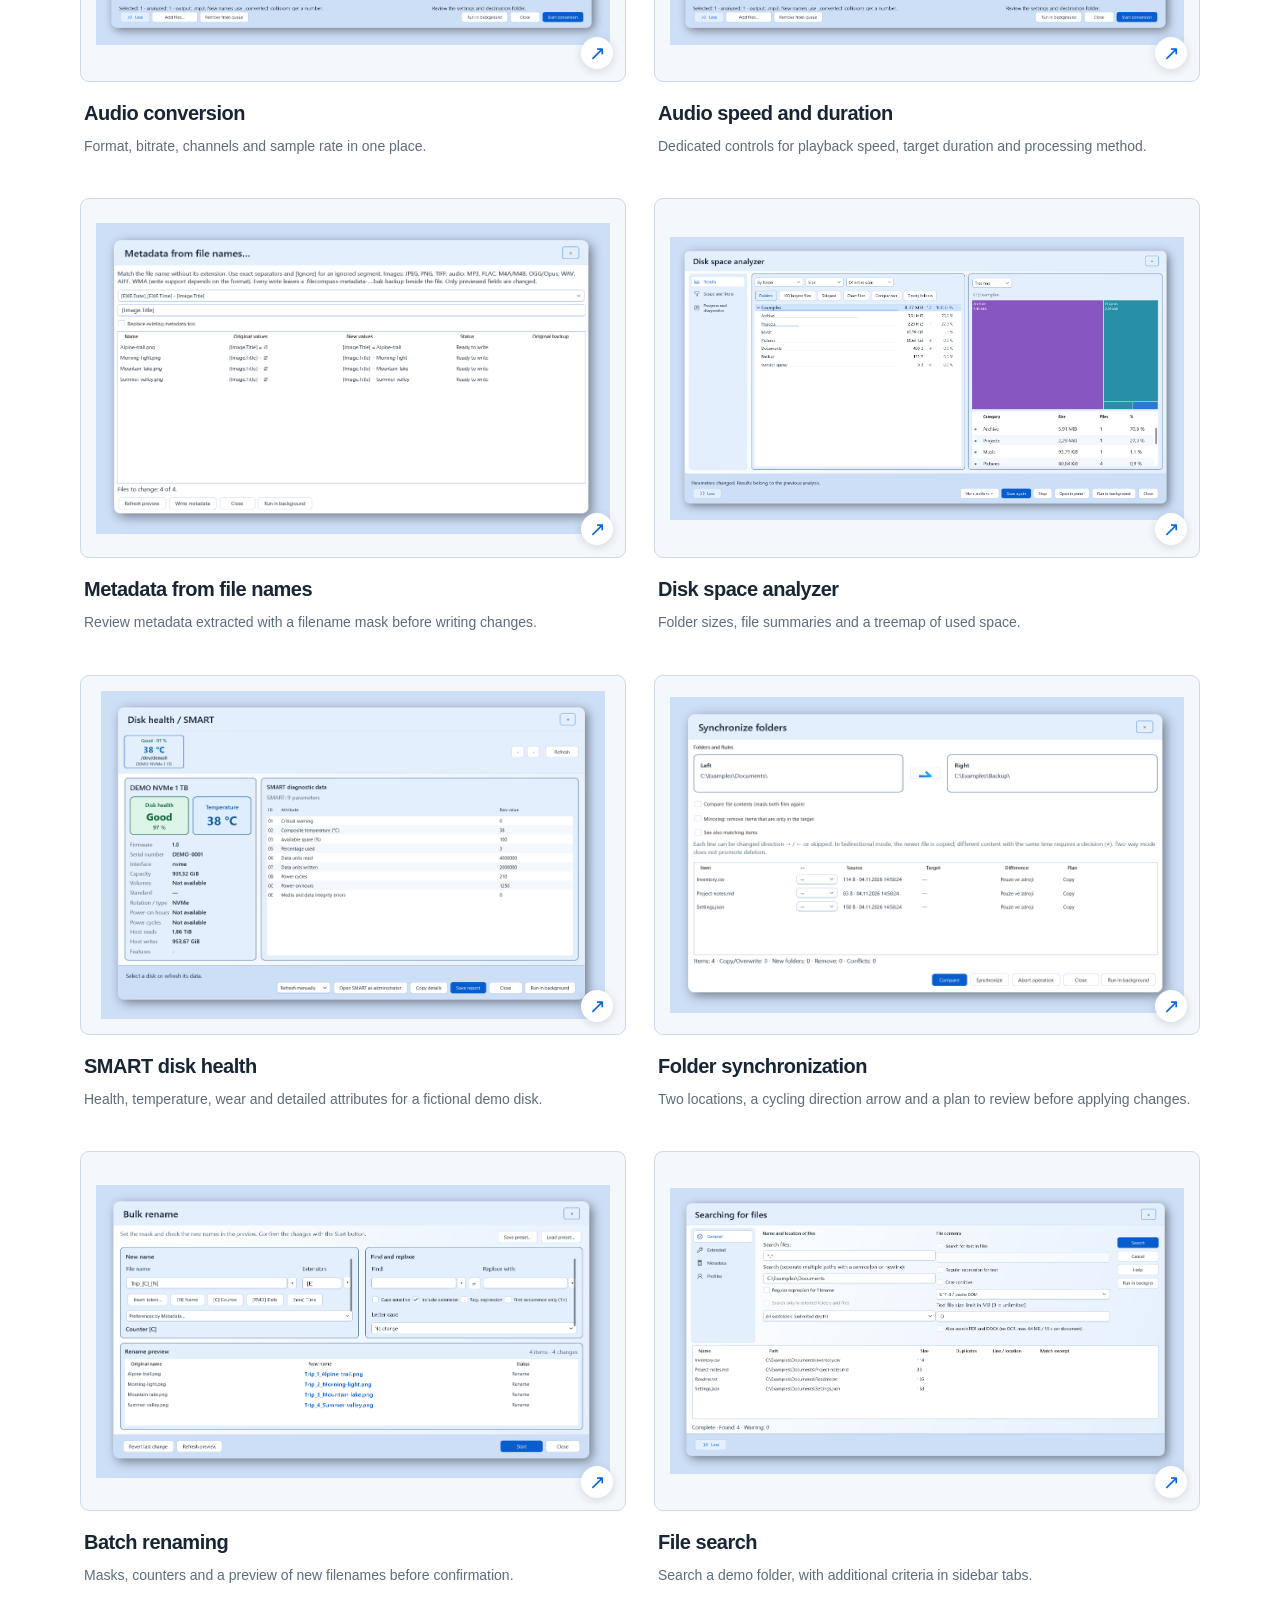
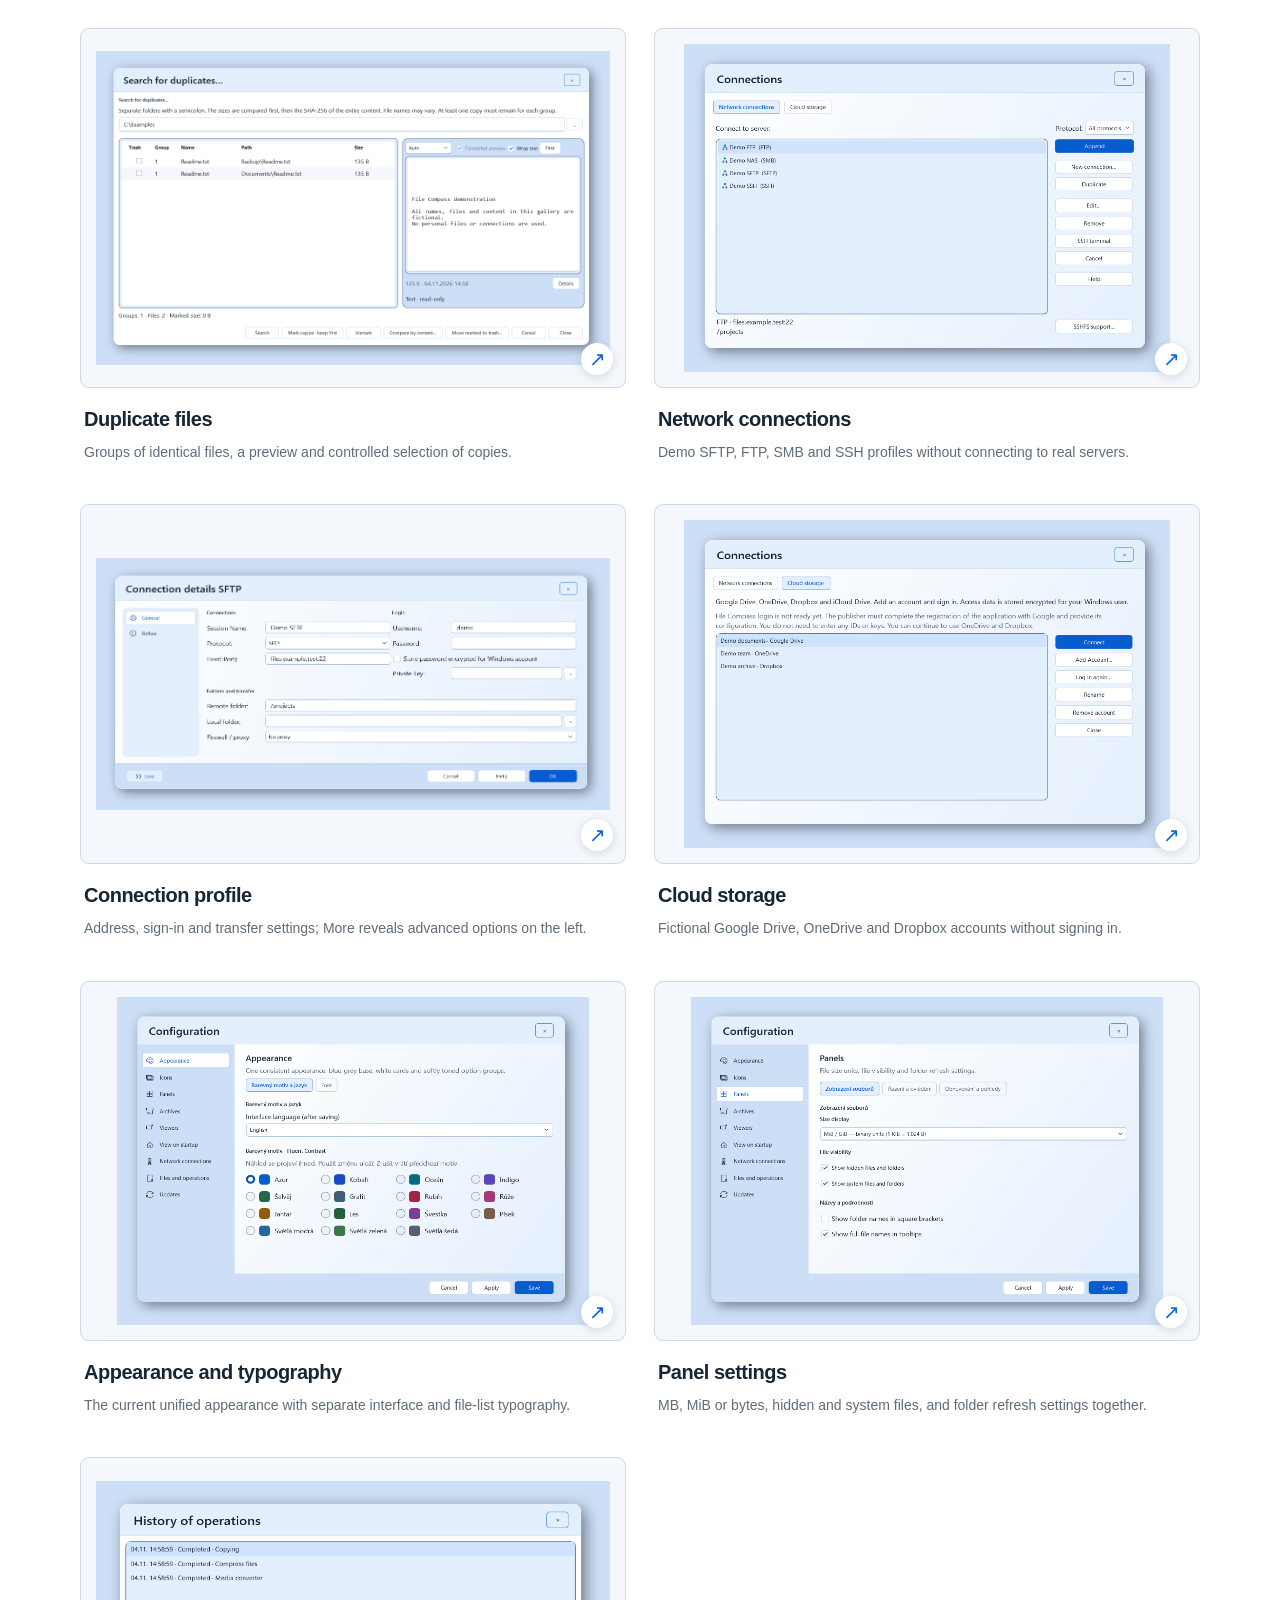
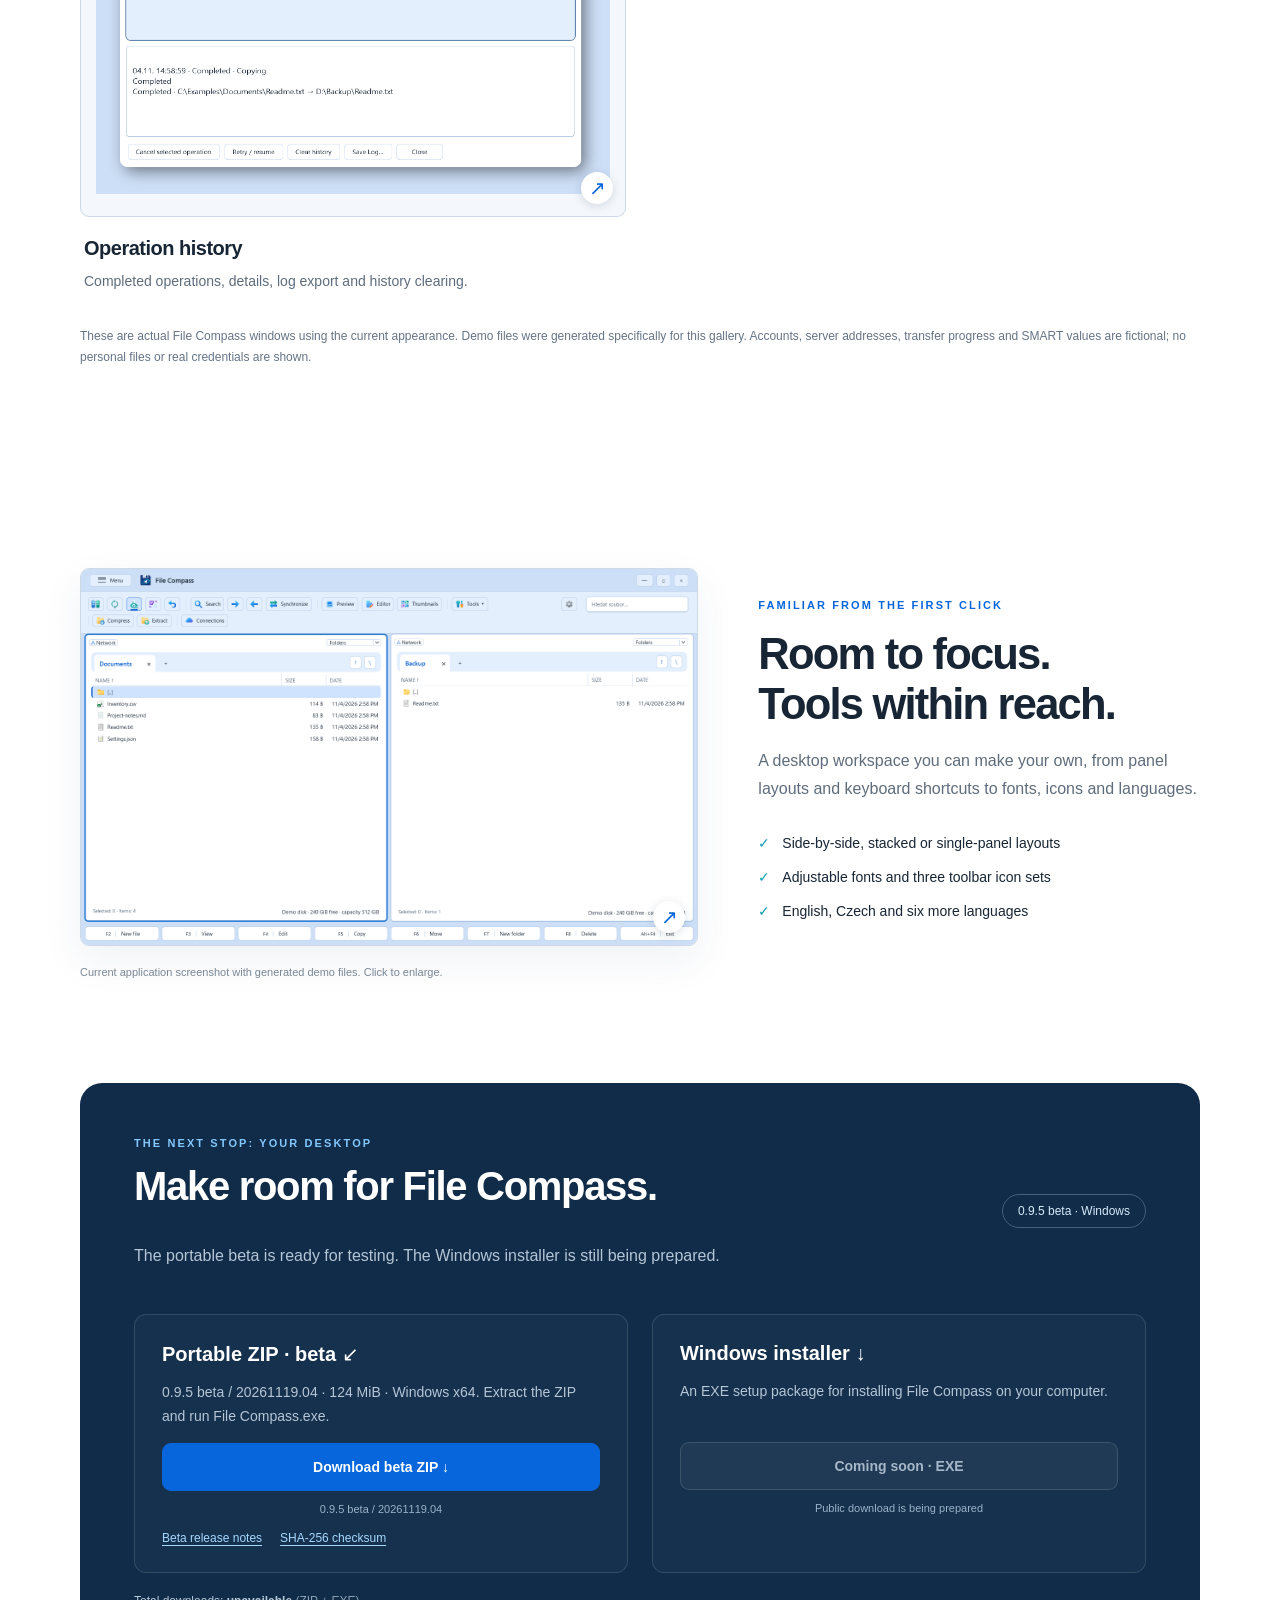
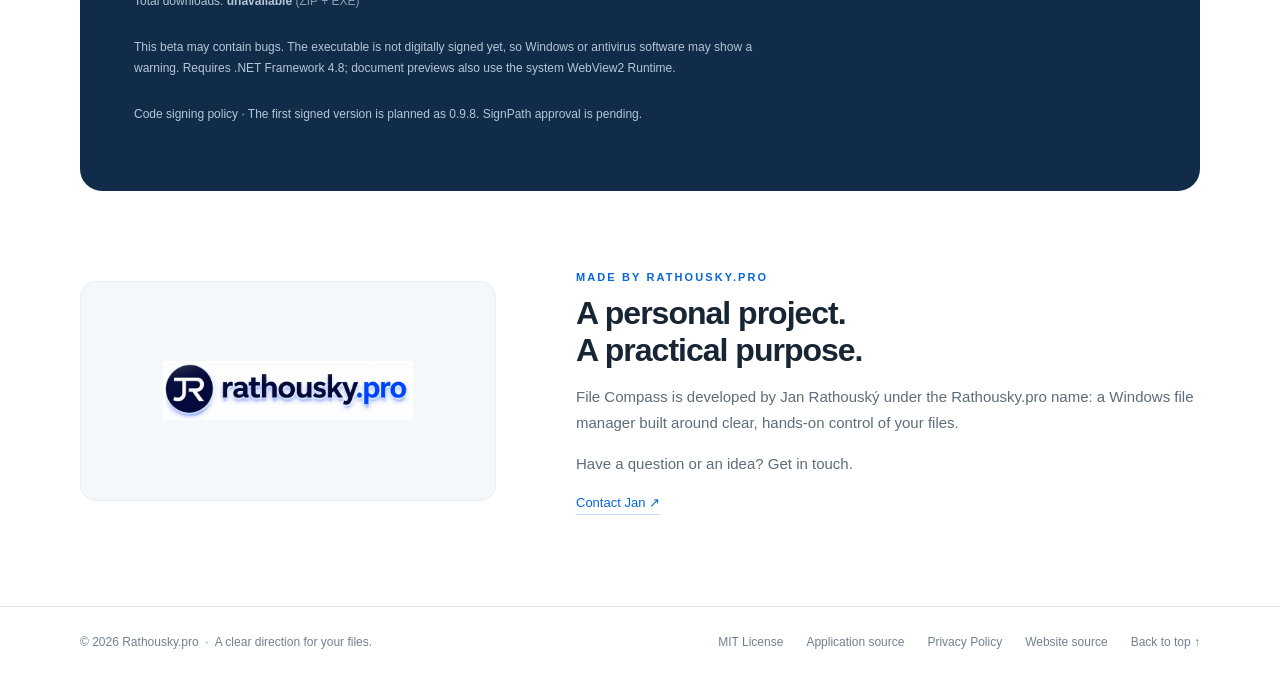
==== commit 62878283: "Publish MIT beta download 20261119.04" ====
--- a/index.html
+++ b/index.html
@@ -6,6 +6,6 @@
 <section class="section storage" id="storage"><div class="wrap split"><div><div class="eyebrow">Your files, wherever they live</div><h2>One familiar place.<br>More ways to connect.</h2><p class="section-intro">Move between your computer, network servers and your own cloud accounts. Keep the same two-panel workflow wherever your work takes you.</p><div class="protocols">SMB &nbsp;·&nbsp; FTP / FTPS &nbsp;·&nbsp; SFTP / SCP &nbsp;·&nbsp; NFS &nbsp;·&nbsp; SSH</div><p class="privacy-note">Cloud connections are optional. You sign in with your own account. Google OAuth verification is still pending.</p><a class="text-link" href="privacy.html">How your data is handled →</a></div><div class="storage-diagram"><div class="orbit" aria-hidden="true"></div><div class="hub"><img src="assets/floppy-orbit.svg" width="60" height="60" alt="File Compass"></div><span class="endpoint ep1">Local folders</span><span class="endpoint ep2">Google Drive</span><span class="endpoint ep3">Network & NAS</span><span class="endpoint ep4">OneDrive</span><span class="endpoint ep5">SFTP / FTP</span><span class="endpoint ep6">Dropbox</span></div></div></section>
 <section class="section wrap" id="gallery"><div class="section-head"><div><div class="eyebrow">A closer look</div><h2>The current interface.<br>From panels to tools.</h2></div><p>New screenshots of the actual application, captured on 4 November 2026. All files, accounts and displayed data are examples. Click any image to explore the details.</p></div><div class="gallery-filters" hidden role="group" aria-label="Filter features"><button type="button" data-gallery-filter="all" aria-pressed="true">All</button><button type="button" data-gallery-filter="files" aria-pressed="false">Files</button><button type="button" data-gallery-filter="archives" aria-pressed="false">Archives</button><button type="button" data-gallery-filter="previews" aria-pressed="false">Previews and editor</button><button type="button" data-gallery-filter="media" aria-pressed="false">Media</button><button type="button" data-gallery-filter="tools" aria-pressed="false">Tools</button><button type="button" data-gallery-filter="network" aria-pressed="false">Network and cloud</button><button type="button" data-gallery-filter="settings" aria-pressed="false">Settings</button></div><p class="gallery-result" aria-live="polite" data-gallery-count data-label="Examples shown">Examples shown: 27</p><div class="screenshot-grid"><figure class="gallery-card" data-gallery-group="files"><a class="screenshot-link" href="assets/screenshots/en-copy.png" data-lightbox aria-label="Enlarge: Copy with confidence"><img src="assets/screenshots/en-copy.png" width="591" height="448" loading="lazy" decoding="async" alt="Copy with confidence"><span class="zoom-hint" aria-hidden="true">↗</span></a><figcaption><h3>Copy with confidence</h3><p>Choose a destination, handle existing files and queue a transfer.</p></figcaption></figure><figure class="gallery-card" data-gallery-group="files"><a class="screenshot-link" href="assets/screenshots/en-copy-progress.png" data-lightbox aria-label="Enlarge: Transfer progress"><img src="assets/screenshots/en-copy-progress.png" width="520" height="382" loading="lazy" decoding="async" alt="Transfer progress"><span class="zoom-hint" aria-hidden="true">↗</span></a><figcaption><h3>Transfer progress</h3><p>Speed, remaining time, pause controls and background operation.</p></figcaption></figure><figure class="gallery-card" data-gallery-group="files"><a class="screenshot-link" href="assets/screenshots/en-conflict.png" data-lightbox aria-label="Enlarge: When a file already exists"><img src="assets/screenshots/en-conflict.png" width="740" height="456" loading="lazy" decoding="async" alt="When a file already exists"><span class="zoom-hint" aria-hidden="true">↗</span></a><figcaption><h3>When a file already exists</h3><p>Compare both files and choose how to handle the conflict.</p></figcaption></figure><figure class="gallery-card" data-gallery-group="files"><a class="screenshot-link" href="assets/screenshots/en-delete.png" data-lightbox aria-label="Enlarge: Recycle or delete permanently"><img src="assets/screenshots/en-delete.png" width="640" height="395" loading="lazy" decoding="async" alt="Recycle or delete permanently"><span class="zoom-hint" aria-hidden="true">↗</span></a><figcaption><h3>Recycle or delete permanently</h3><p>Your preferred action, a separate alternative and clear action colors.</p></figcaption></figure><figure class="gallery-card" data-gallery-group="archives"><a class="screenshot-link" href="assets/screenshots/en-compression.png" data-lightbox aria-label="Enlarge: Compression and archives"><img src="assets/screenshots/en-compression.png" width="895" height="525" loading="lazy" decoding="async" alt="Compression and archives"><span class="zoom-hint" aria-hidden="true">↗</span></a><figcaption><h3>Compression and archives</h3><p>Format, compression level and destination, with more options in sidebar tabs.</p></figcaption></figure><figure class="gallery-card" data-gallery-group="archives"><a class="screenshot-link" href="assets/screenshots/en-compression-security.png" data-lightbox aria-label="Enlarge: Archive security"><img src="assets/screenshots/en-compression-security.png" width="895" height="525" loading="lazy" decoding="async" alt="Archive security"><span class="zoom-hint" aria-hidden="true">↗</span></a><figcaption><h3>Archive security</h3><p>Password protection, with separate pages for split archives and file options.</p></figcaption></figure><figure class="gallery-card" data-gallery-group="previews"><a class="screenshot-link" href="assets/screenshots/en-preview.png" data-lightbox aria-label="Enlarge: Preview and file carousel"><img src="assets/screenshots/en-preview.png" width="1440" height="880" loading="lazy" decoding="async" alt="Preview and file carousel"><span class="zoom-hint" aria-hidden="true">↗</span></a><figcaption><h3>Preview and file carousel</h3><p>Preview beside the source panel, essential file information and an expandable carousel.</p></figcaption></figure><figure class="gallery-card" data-gallery-group="previews"><a class="screenshot-link" href="assets/screenshots/en-video-preview.png" data-lightbox aria-label="Enlarge: Video preview without a player"><img src="assets/screenshots/en-video-preview.png" width="1048" height="728" loading="lazy" decoding="async" alt="Video preview without a player"><span class="zoom-hint" aria-hidden="true">↗</span></a><figcaption><h3>Video preview without a player</h3><p>Six frames from different points in a video, timestamps and an enlarged selected frame.</p></figcaption></figure><figure class="gallery-card" data-gallery-group="previews"><a class="screenshot-link" href="assets/screenshots/en-csv.png" data-lightbox aria-label="Enlarge: CSV as a readable table"><img src="assets/screenshots/en-csv.png" width="1088" height="648" loading="lazy" decoding="async" alt="CSV as a readable table"><span class="zoom-hint" aria-hidden="true">↗</span></a><figcaption><h3>CSV as a readable table</h3><p>Separator and header controls with a table preview inside File Compass.</p></figcaption></figure><figure class="gallery-card" data-gallery-group="previews"><a class="screenshot-link" href="assets/screenshots/en-editor.png" data-lightbox aria-label="Enlarge: Built-in editor"><img src="assets/screenshots/en-editor.png" width="1120" height="700" loading="lazy" decoding="async" alt="Built-in editor"><span class="zoom-hint" aria-hidden="true">↗</span></a><figcaption><h3>Built-in editor</h3><p>Syntax highlighting, encoding and line endings for a sample configuration.</p></figcaption></figure><figure class="gallery-card" data-gallery-group="media"><a class="screenshot-link" href="assets/screenshots/en-images.png" data-lightbox aria-label="Enlarge: Batch image conversion"><img src="assets/screenshots/en-images.png" width="1365" height="760" loading="lazy" decoding="async" alt="Batch image conversion"><span class="zoom-hint" aria-hidden="true">↗</span></a><figcaption><h3>Batch image conversion</h3><p>Output format, quality, destination folder and a shared conversion queue.</p></figcaption></figure><figure class="gallery-card" data-gallery-group="media"><a class="screenshot-link" href="assets/screenshots/en-image-geometry.png" data-lightbox aria-label="Enlarge: Image dimensions and orientation"><img src="assets/screenshots/en-image-geometry.png" width="1365" height="760" loading="lazy" decoding="async" alt="Image dimensions and orientation"><span class="zoom-hint" aria-hidden="true">↗</span></a><figcaption><h3>Image dimensions and orientation</h3><p>A dedicated page for resizing, rotation and portrait or landscape orientation.</p></figcaption></figure><figure class="gallery-card" data-gallery-group="media"><a class="screenshot-link" href="assets/screenshots/en-audio.png" data-lightbox aria-label="Enlarge: Audio conversion"><img src="assets/screenshots/en-audio.png" width="1365" height="760" loading="lazy" decoding="async" alt="Audio conversion"><span class="zoom-hint" aria-hidden="true">↗</span></a><figcaption><h3>Audio conversion</h3><p>Format, bitrate, channels and sample rate in one place.</p></figcaption></figure><figure class="gallery-card" data-gallery-group="media"><a class="screenshot-link" href="assets/screenshots/en-audio-speed.png" data-lightbox aria-label="Enlarge: Audio speed and duration"><img src="assets/screenshots/en-audio-speed.png" width="1365" height="760" loading="lazy" decoding="async" alt="Audio speed and duration"><span class="zoom-hint" aria-hidden="true">↗</span></a><figcaption><h3>Audio speed and duration</h3><p>Dedicated controls for playback speed, target duration and processing method.</p></figcaption></figure><figure class="gallery-card" data-gallery-group="media"><a class="screenshot-link" href="assets/screenshots/en-metadata.png" data-lightbox aria-label="Enlarge: Metadata from file names"><img src="assets/screenshots/en-metadata.png" width="1140" height="691" loading="lazy" decoding="async" alt="Metadata from file names"><span class="zoom-hint" aria-hidden="true">↗</span></a><figcaption><h3>Metadata from file names</h3><p>Review metadata extracted with a filename mask before writing changes.</p></figcaption></figure><figure class="gallery-card" data-gallery-group="tools"><a class="screenshot-link" href="assets/screenshots/en-analyzer.png" data-lightbox aria-label="Enlarge: Disk space analyzer"><img src="assets/screenshots/en-analyzer.png" width="1435" height="791" loading="lazy" decoding="async" alt="Disk space analyzer"><span class="zoom-hint" aria-hidden="true">↗</span></a><figcaption><h3>Disk space analyzer</h3><p>Folder sizes, file summaries and a treemap of used space.</p></figcaption></figure><figure class="gallery-card" data-gallery-group="tools"><a class="screenshot-link" href="assets/screenshots/en-smart.png" data-lightbox aria-label="Enlarge: SMART disk health"><img src="assets/screenshots/en-smart.png" width="1200" height="780" loading="lazy" decoding="async" alt="SMART disk health"><span class="zoom-hint" aria-hidden="true">↗</span></a><figcaption><h3>SMART disk health</h3><p>Health, temperature, wear and detailed attributes for a fictional demo disk.</p></figcaption></figure><figure class="gallery-card" data-gallery-group="tools"><a class="screenshot-link" href="assets/screenshots/en-sync.png" data-lightbox aria-label="Enlarge: Folder synchronization"><img src="assets/screenshots/en-sync.png" width="1140" height="700" loading="lazy" decoding="async" alt="Folder synchronization"><span class="zoom-hint" aria-hidden="true">↗</span></a><figcaption><h3>Folder synchronization</h3><p>Two locations, a cycling direction arrow and a plan to review before applying changes.</p></figcaption></figure><figure class="gallery-card" data-gallery-group="tools"><a class="screenshot-link" href="assets/screenshots/en-rename.png" data-lightbox aria-label="Enlarge: Batch renaming"><img src="assets/screenshots/en-rename.png" width="1191" height="680" loading="lazy" decoding="async" alt="Batch renaming"><span class="zoom-hint" aria-hidden="true">↗</span></a><figcaption><h3>Batch renaming</h3><p>Masks, counters and a preview of new filenames before confirmation.</p></figcaption></figure><figure class="gallery-card" data-gallery-group="tools"><a class="screenshot-link" href="assets/screenshots/en-search.png" data-lightbox aria-label="Enlarge: File search"><img src="assets/screenshots/en-search.png" width="1295" height="720" loading="lazy" decoding="async" alt="File search"><span class="zoom-hint" aria-hidden="true">↗</span></a><figcaption><h3>File search</h3><p>Search a demo folder, with additional criteria in sidebar tabs.</p></figcaption></figure><figure class="gallery-card" data-gallery-group="tools"><a class="screenshot-link" href="assets/screenshots/en-duplicates.png" data-lightbox aria-label="Enlarge: Duplicate files"><img src="assets/screenshots/en-duplicates.png" width="1180" height="720" loading="lazy" decoding="async" alt="Duplicate files"><span class="zoom-hint" aria-hidden="true">↗</span></a><figcaption><h3>Duplicate files</h3><p>Groups of identical files, a preview and controlled selection of copies.</p></figcaption></figure><figure class="gallery-card" data-gallery-group="network"><a class="screenshot-link" href="assets/screenshots/en-connections.png" data-lightbox aria-label="Enlarge: Network connections"><img src="assets/screenshots/en-connections.png" width="920" height="620" loading="lazy" decoding="async" alt="Network connections"><span class="zoom-hint" aria-hidden="true">↗</span></a><figcaption><h3>Network connections</h3><p>Demo SFTP, FTP, SMB and SSH profiles without connecting to real servers.</p></figcaption></figure><figure class="gallery-card" data-gallery-group="network"><a class="screenshot-link" href="assets/screenshots/en-connection-profile.png" data-lightbox aria-label="Enlarge: Connection profile"><img src="assets/screenshots/en-connection-profile.png" width="1075" height="527" loading="lazy" decoding="async" alt="Connection profile"><span class="zoom-hint" aria-hidden="true">↗</span></a><figcaption><h3>Connection profile</h3><p>Address, sign-in and transfer settings; More reveals advanced options on the left.</p></figcaption></figure><figure class="gallery-card" data-gallery-group="network"><a class="screenshot-link" href="assets/screenshots/en-cloud.png" data-lightbox aria-label="Enlarge: Cloud storage"><img src="assets/screenshots/en-cloud.png" width="920" height="620" loading="lazy" decoding="async" alt="Cloud storage"><span class="zoom-hint" aria-hidden="true">↗</span></a><figcaption><h3>Cloud storage</h3><p>Fictional Google Drive, OneDrive and Dropbox accounts without signing in.</p></figcaption></figure><figure class="gallery-card" data-gallery-group="settings"><a class="screenshot-link" href="assets/screenshots/en-settings.png" data-lightbox aria-label="Enlarge: Appearance and typography"><img src="assets/screenshots/en-settings.png" width="920" height="640" loading="lazy" decoding="async" alt="Appearance and typography"><span class="zoom-hint" aria-hidden="true">↗</span></a><figcaption><h3>Appearance and typography</h3><p>The current unified appearance with separate interface and file-list typography.</p></figcaption></figure><figure class="gallery-card" data-gallery-group="settings"><a class="screenshot-link" href="assets/screenshots/en-panel-settings.png" data-lightbox aria-label="Enlarge: Panel settings"><img src="assets/screenshots/en-panel-settings.png" width="920" height="640" loading="lazy" decoding="async" alt="Panel settings"><span class="zoom-hint" aria-hidden="true">↗</span></a><figcaption><h3>Panel settings</h3><p>MB, MiB or bytes, hidden and system files, and folder refresh settings together.</p></figcaption></figure><figure class="gallery-card" data-gallery-group="files"><a class="screenshot-link" href="assets/screenshots/en-history.png" data-lightbox aria-label="Enlarge: Operation history"><img src="assets/screenshots/en-history.png" width="840" height="511" loading="lazy" decoding="async" alt="Operation history"><span class="zoom-hint" aria-hidden="true">↗</span></a><figcaption><h3>Operation history</h3><p>Completed operations, details, log export and history clearing.</p></figcaption></figure></div><p class="gallery-note">These are actual File Compass windows using the current appearance. Demo files were generated specifically for this gallery. Accounts, server addresses, transfer progress and SMART values are fictional; no personal files or real credentials are shown.</p></section><dialog class="image-dialog" aria-label="Enlarged application screenshot"><form method="dialog"><button class="button" aria-label="Close preview">Close ×</button></form><img alt=""><p></p></dialog>
 <section class="section wrap showcase"><div class="screenshot-block"><a class="screenshot-link" href="assets/screenshots/en-panels.png" data-lightbox aria-label="Enlarge: File Compass with two file panels, toolbar and keyboard shortcuts, using demonstration files."><img src="assets/screenshots/en-panels.png" width="1440" height="880" loading="lazy" decoding="async" alt="File Compass with two file panels, toolbar and keyboard shortcuts, using demonstration files."><span class="zoom-hint" aria-hidden="true">↗</span></a><p class="caption">Current application screenshot with generated demo files. Click to enlarge.</p></div><div><div class="eyebrow">Familiar from the first click</div><h2>Room to focus.<br>Tools within reach.</h2><p>A desktop workspace you can make your own, from panel layouts and keyboard shortcuts to fonts, icons and languages.</p><ul class="checklist"><li>Side-by-side, stacked or single-panel layouts</li><li>Adjustable fonts and three toolbar icon sets</li><li>English, Czech and six more languages</li></ul></div></section>
-<section class="wrap" id="download"><div class="download"><div class="download-top"><div><div class="eyebrow">The next stop: your desktop</div><h2>Make room for File Compass.</h2><p>The portable beta is ready for testing. The Windows installer is still being prepared.</p></div><span class="release-badge">0.9.5 beta · Windows</span></div><div class="download-options"><article class="download-option"><h3>Portable ZIP · beta <span aria-hidden="true">↙</span></h3><p>0.9.5 beta / 20261117.48 · 124 MiB · Windows x64. Extract the ZIP and run File Compass.exe.</p><a class="button primary" data-download="zip" href="https://github.com/rathousky-pro/file-compass-web/releases/download/v0.9.5-beta-build.20261117.48/FileCompass-win-x64.zip">Download beta ZIP ↓</a><span class="availability" data-status="zip">0.9.5 beta / 20261117.48</span><div class="release-links"><a href="https://github.com/rathousky-pro/file-compass-web/releases/tag/v0.9.5-beta-build.20261117.48">Beta release notes</a><a href="https://github.com/rathousky-pro/file-compass-web/releases/download/v0.9.5-beta-build.20261117.48/FileCompass-win-x64.zip.sha256">SHA-256 checksum</a></div></article><article class="download-option"><h3>Windows installer <span aria-hidden="true">↓</span></h3><p>An EXE setup package for installing File Compass on your computer.</p><button class="button" disabled data-download="exe">Coming soon · EXE</button><span class="availability" data-status="exe">Public download is being prepared</span></article></div><p class="download-count" data-download-count aria-live="polite">Total downloads: <span data-download-total>…</span> <span class="download-count-formats">(ZIP + EXE)</span></p><p class="privacy-note">This beta may contain bugs. The executable is not digitally signed yet, so Windows or antivirus software may show a warning. Requires .NET Framework 4.8; document previews also use the system WebView2 Runtime.</p><p class="privacy-note"><a href="https://github.com/rathousky-pro/file-compass/blob/main/docs/CODE-SIGNING.md">Code signing policy</a> · The first signed version is planned as 0.9.8. SignPath approval is pending.</p></div></section>
+<section class="wrap" id="download"><div class="download"><div class="download-top"><div><div class="eyebrow">The next stop: your desktop</div><h2>Make room for File Compass.</h2><p>The portable beta is ready for testing. The Windows installer is still being prepared.</p></div><span class="release-badge">0.9.5 beta · Windows</span></div><div class="download-options"><article class="download-option"><h3>Portable ZIP · beta <span aria-hidden="true">↙</span></h3><p>0.9.5 beta / 20261119.04 · 124 MiB · Windows x64. Extract the ZIP and run File Compass.exe.</p><a class="button primary" data-download="zip" href="https://github.com/rathousky-pro/file-compass-web/releases/download/v0.9.5-beta-build.20261119.04/FileCompass-win-x64.zip">Download beta ZIP ↓</a><span class="availability" data-status="zip">0.9.5 beta / 20261119.04</span><div class="release-links"><a href="https://github.com/rathousky-pro/file-compass-web/releases/tag/v0.9.5-beta-build.20261119.04">Beta release notes</a><a href="https://github.com/rathousky-pro/file-compass-web/releases/download/v0.9.5-beta-build.20261119.04/FileCompass-win-x64.zip.sha256">SHA-256 checksum</a></div></article><article class="download-option"><h3>Windows installer <span aria-hidden="true">↓</span></h3><p>An EXE setup package for installing File Compass on your computer.</p><button class="button" disabled data-download="exe">Coming soon · EXE</button><span class="availability" data-status="exe">Public download is being prepared</span></article></div><p class="download-count" data-download-count aria-live="polite">Total downloads: <span data-download-total>…</span> <span class="download-count-formats">(ZIP + EXE)</span></p><p class="privacy-note">This beta may contain bugs. The executable is not digitally signed yet, so Windows or antivirus software may show a warning. Requires .NET Framework 4.8; document previews also use the system WebView2 Runtime.</p><p class="privacy-note"><a href="https://github.com/rathousky-pro/file-compass/blob/main/docs/CODE-SIGNING.md">Code signing policy</a> · The first signed version is planned as 0.9.8. SignPath approval is pending.</p></div></section>
 <section class="wrap author" id="about"><div class="author-mark"><img src="assets/rathousky-pro.png" alt="Rathousky.pro" loading="lazy"></div><div><div class="eyebrow">Made by Rathousky.pro</div><h2>A personal project.<br>A practical purpose.</h2><p>File Compass is developed by Jan Rathouský under the Rathousky.pro name: a Windows file manager built around clear, hands-on control of your files.</p><p>Have a question or an idea? Get in touch.</p><a class="text-link" href="mailto:developer@rathousky.pro">Contact Jan ↗</a></div></section></main>
 <footer class="footer"><div class="wrap"><span>© 2026 Rathousky.pro &nbsp;·&nbsp; A clear direction for your files.</span><div class="footer-links"><a href="https://github.com/rathousky-pro/file-compass/blob/main/LICENSE">MIT License</a><a href="https://github.com/rathousky-pro/file-compass">Application source</a><a href="privacy.html">Privacy Policy</a><a href="https://github.com/rathousky-pro/file-compass-web">Website source</a><a href="#top">Back to top ↑</a></div></div></footer></body></html>
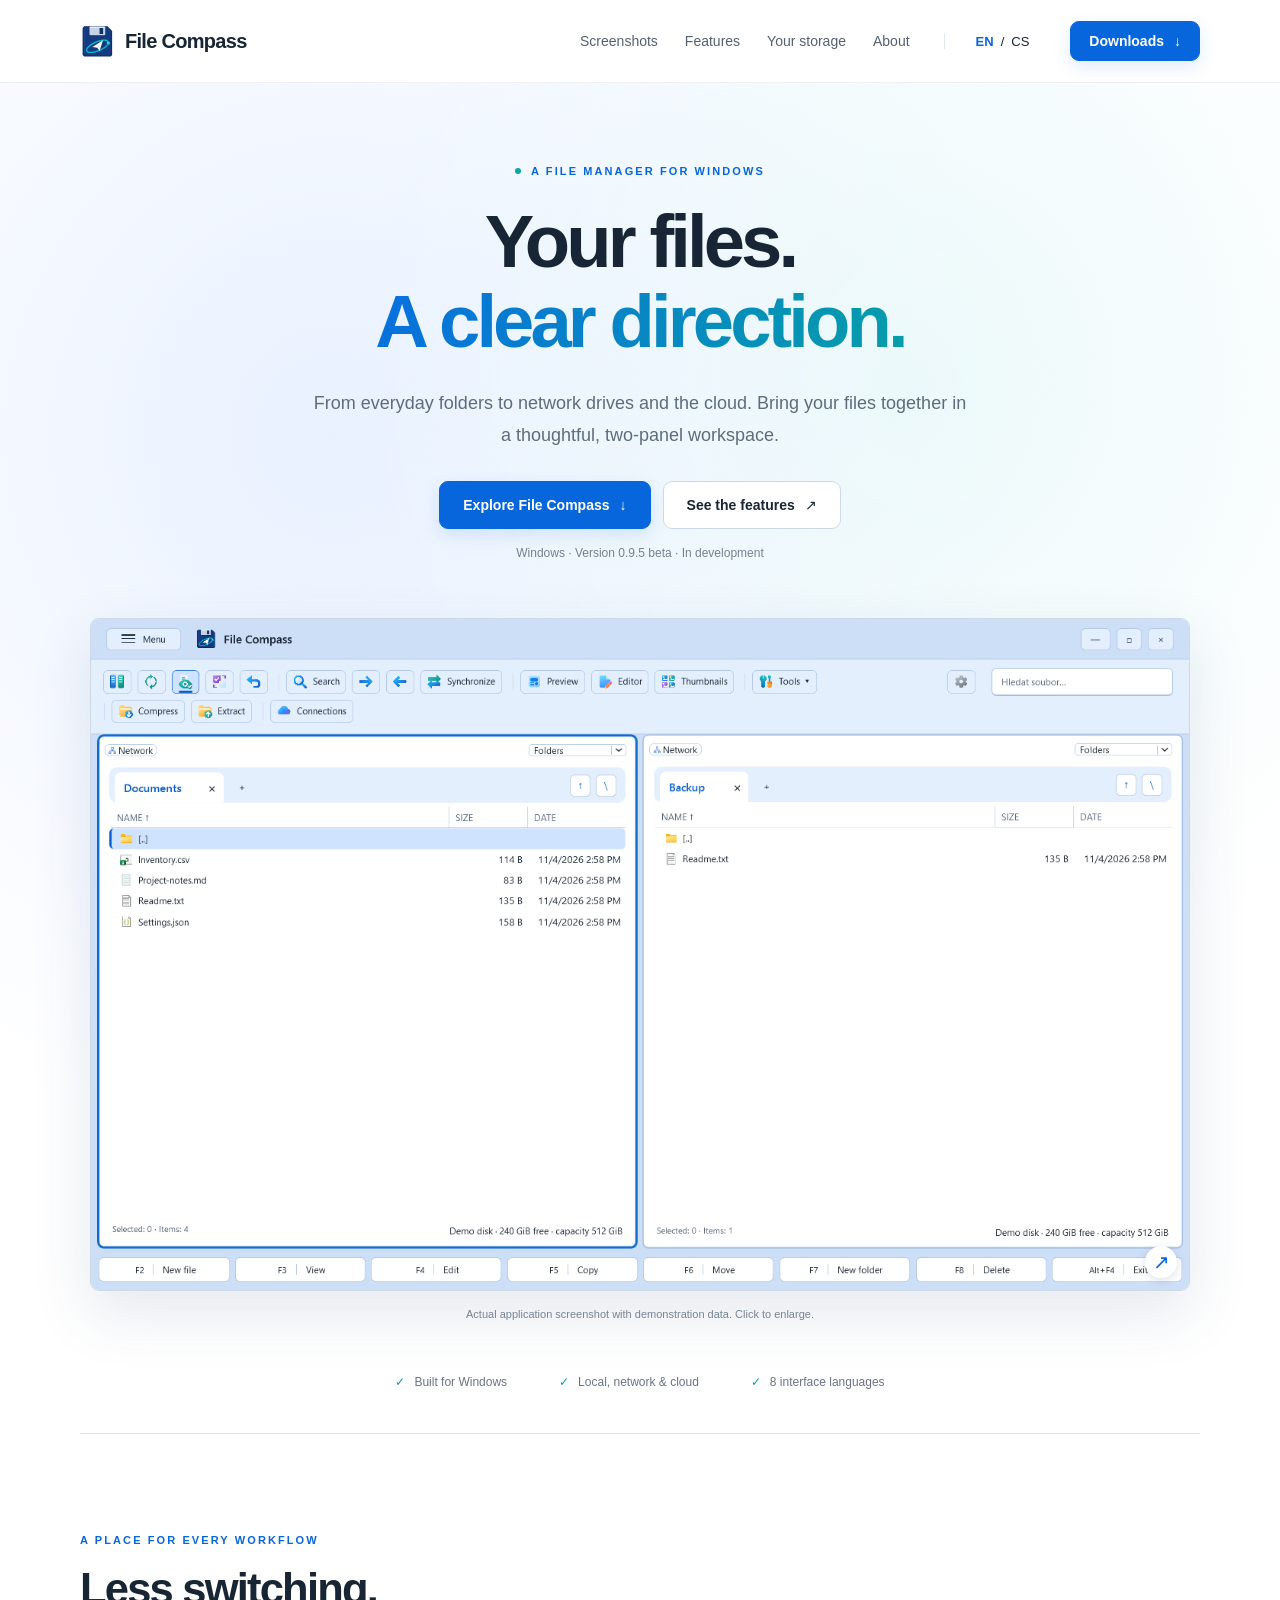
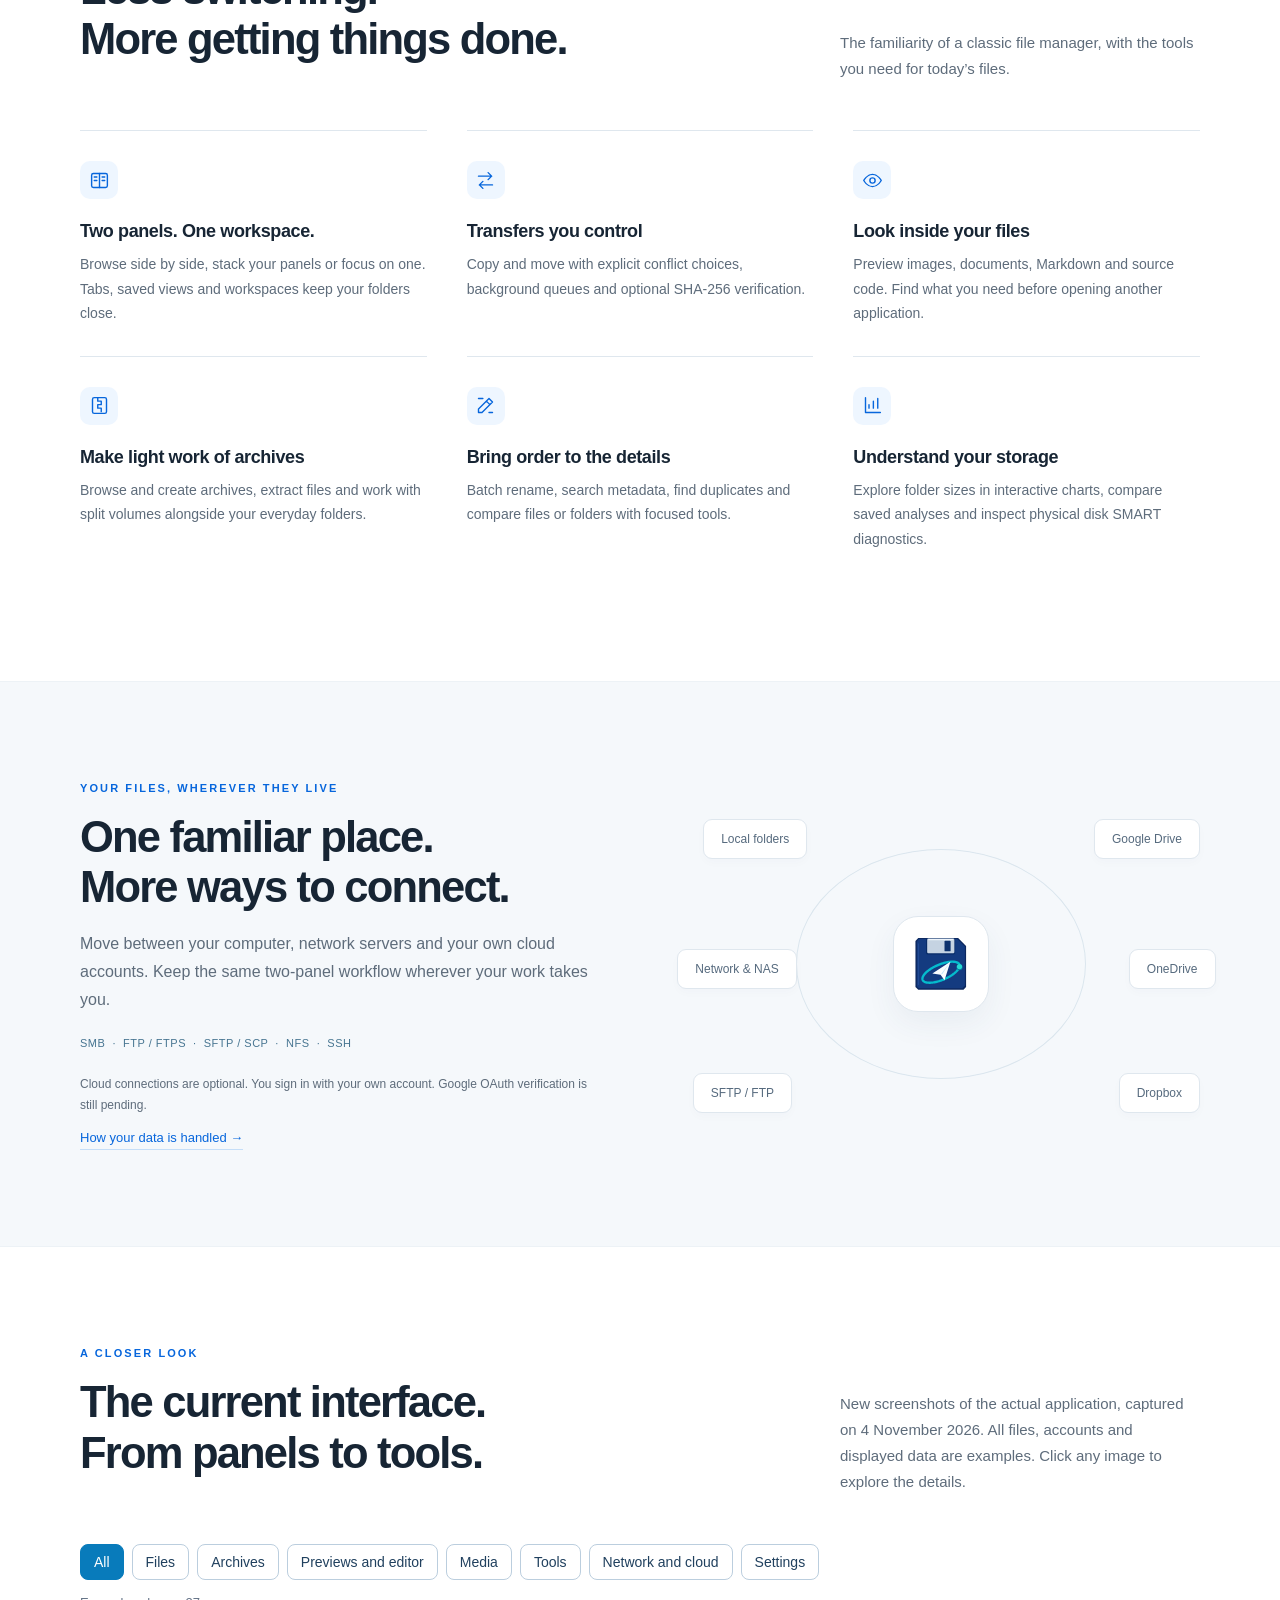
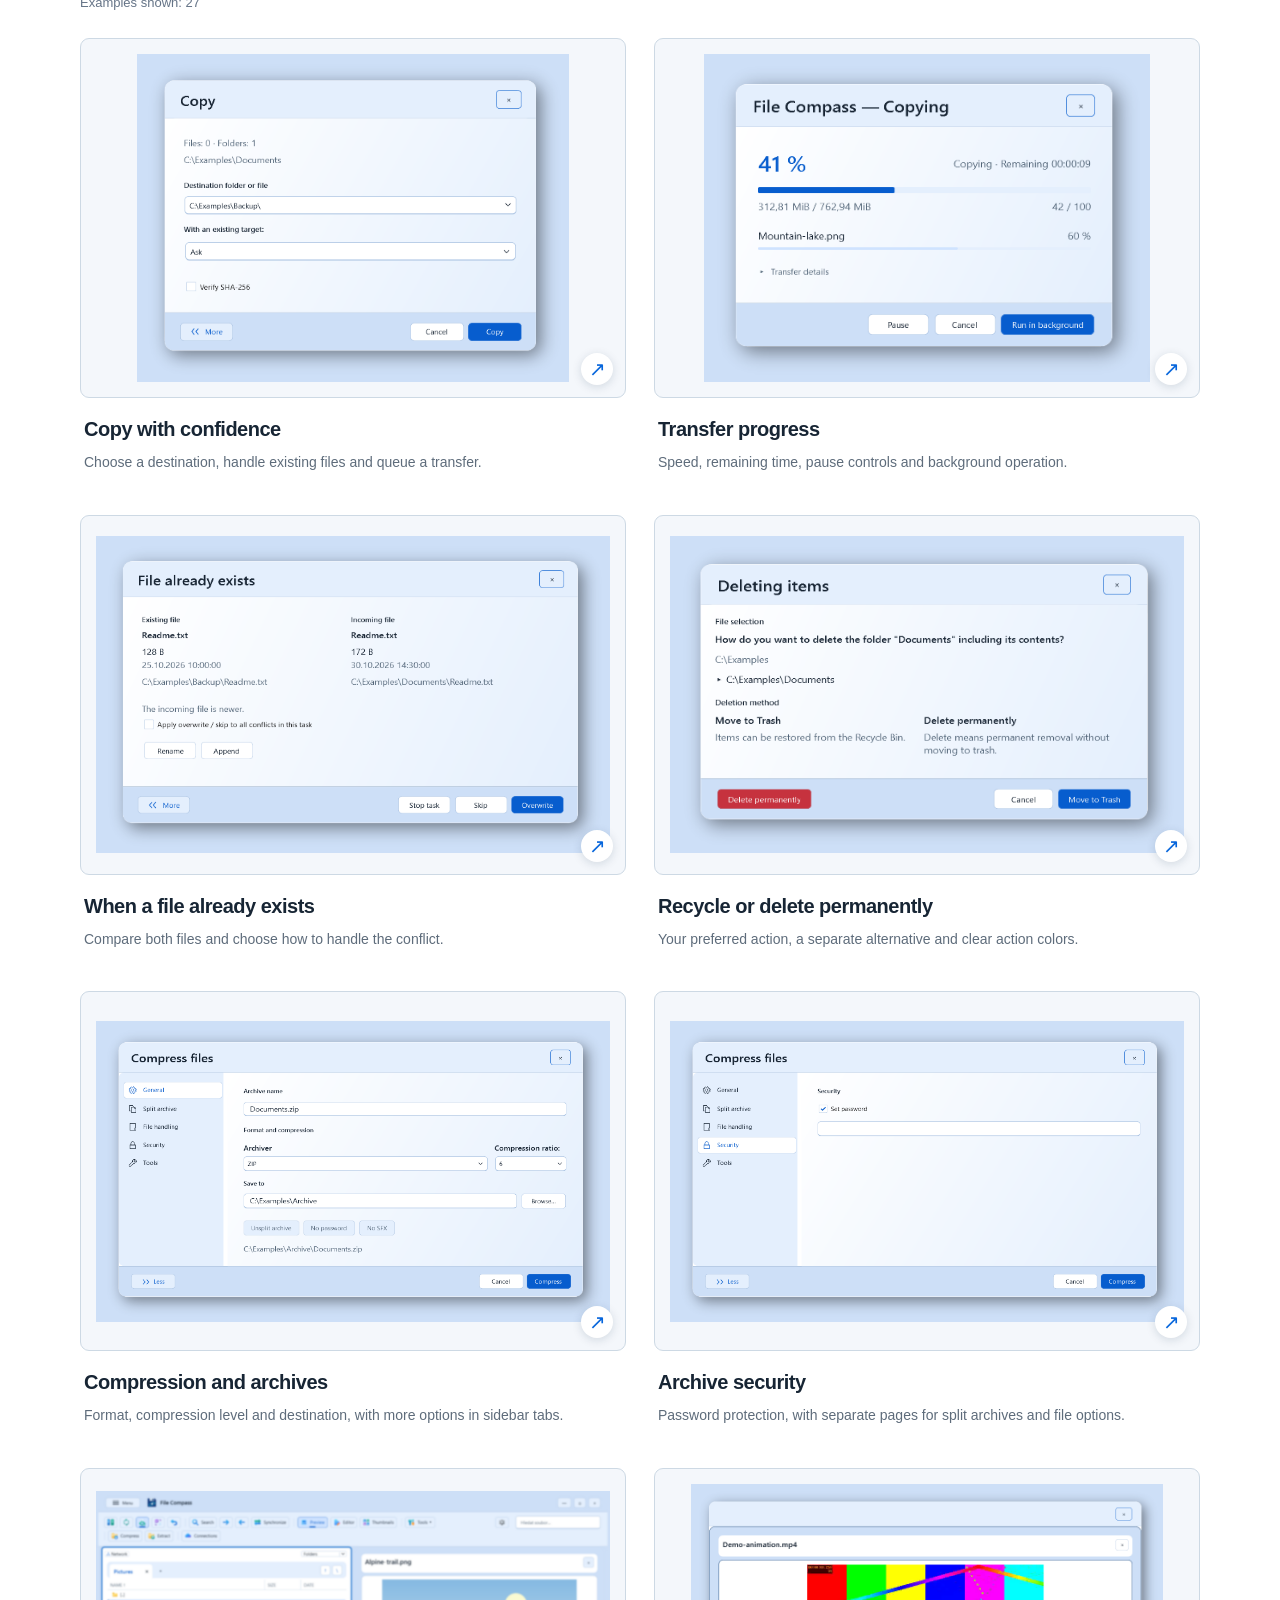
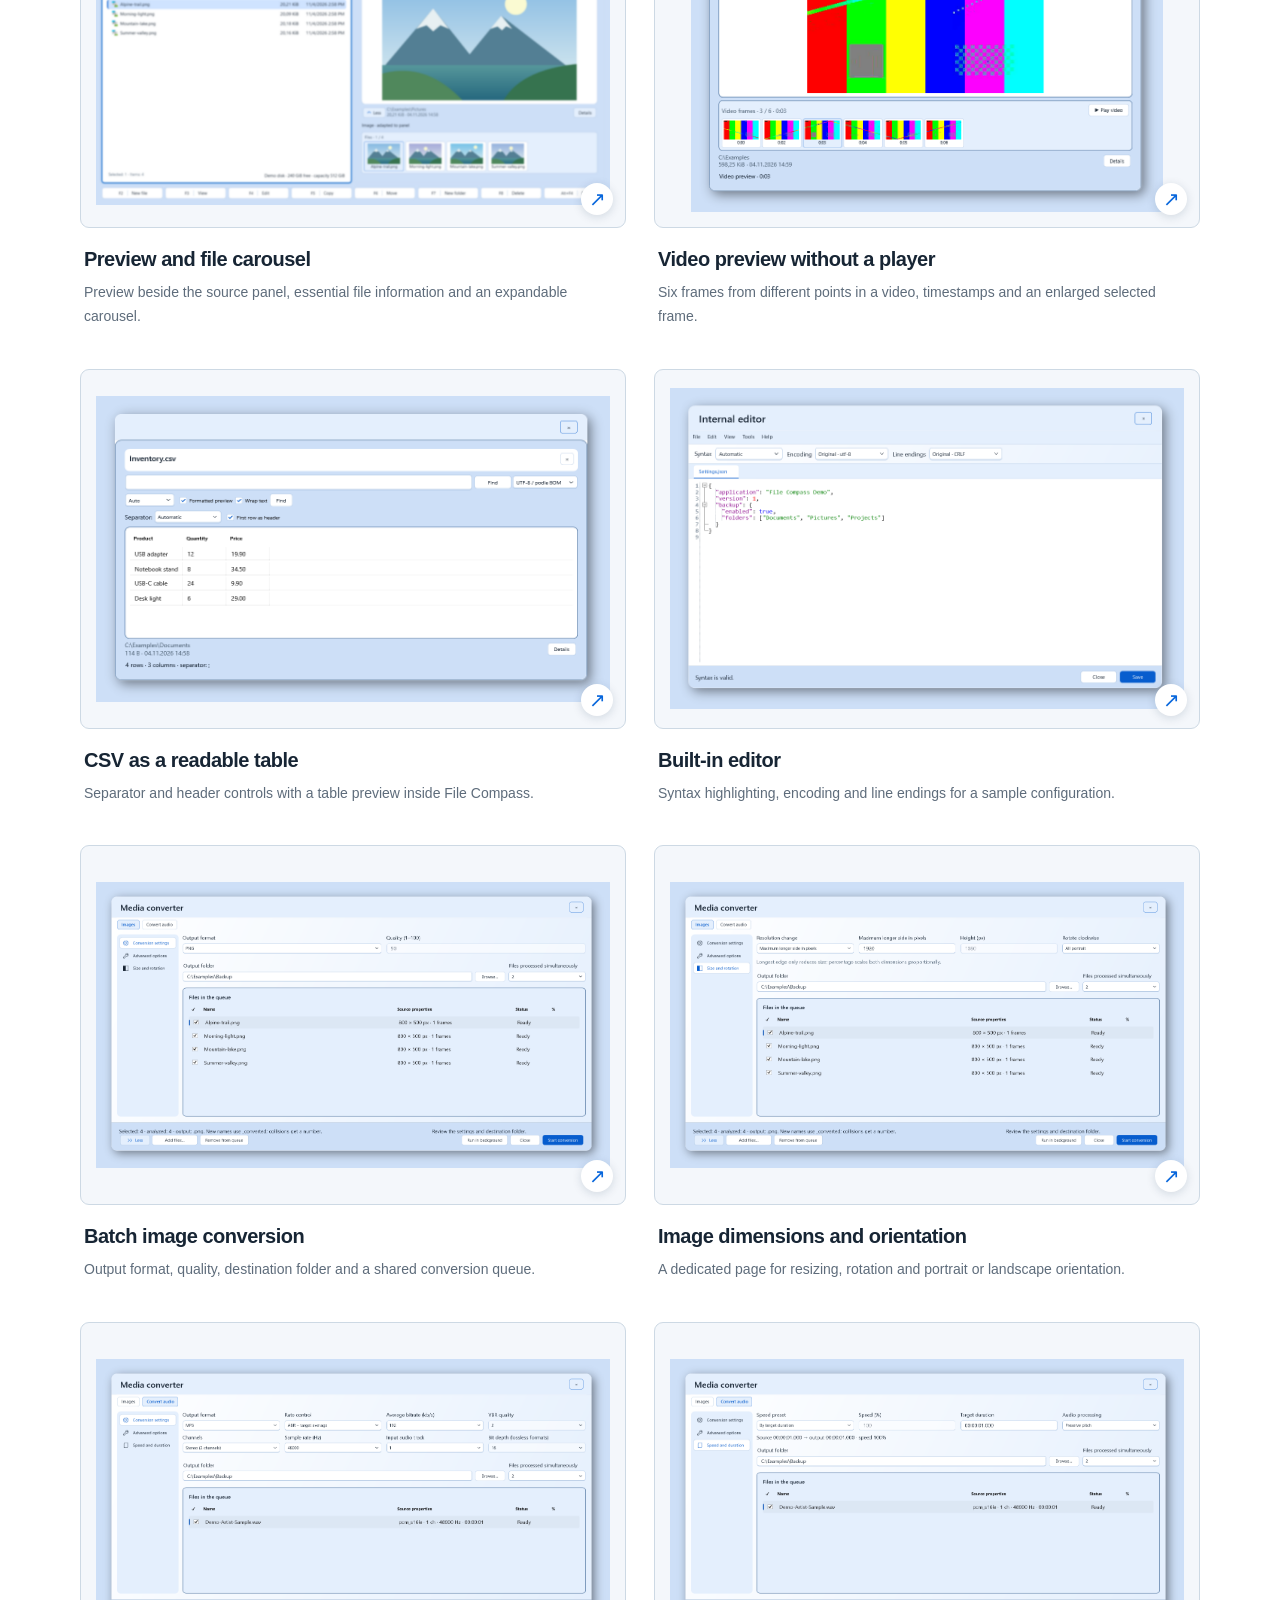
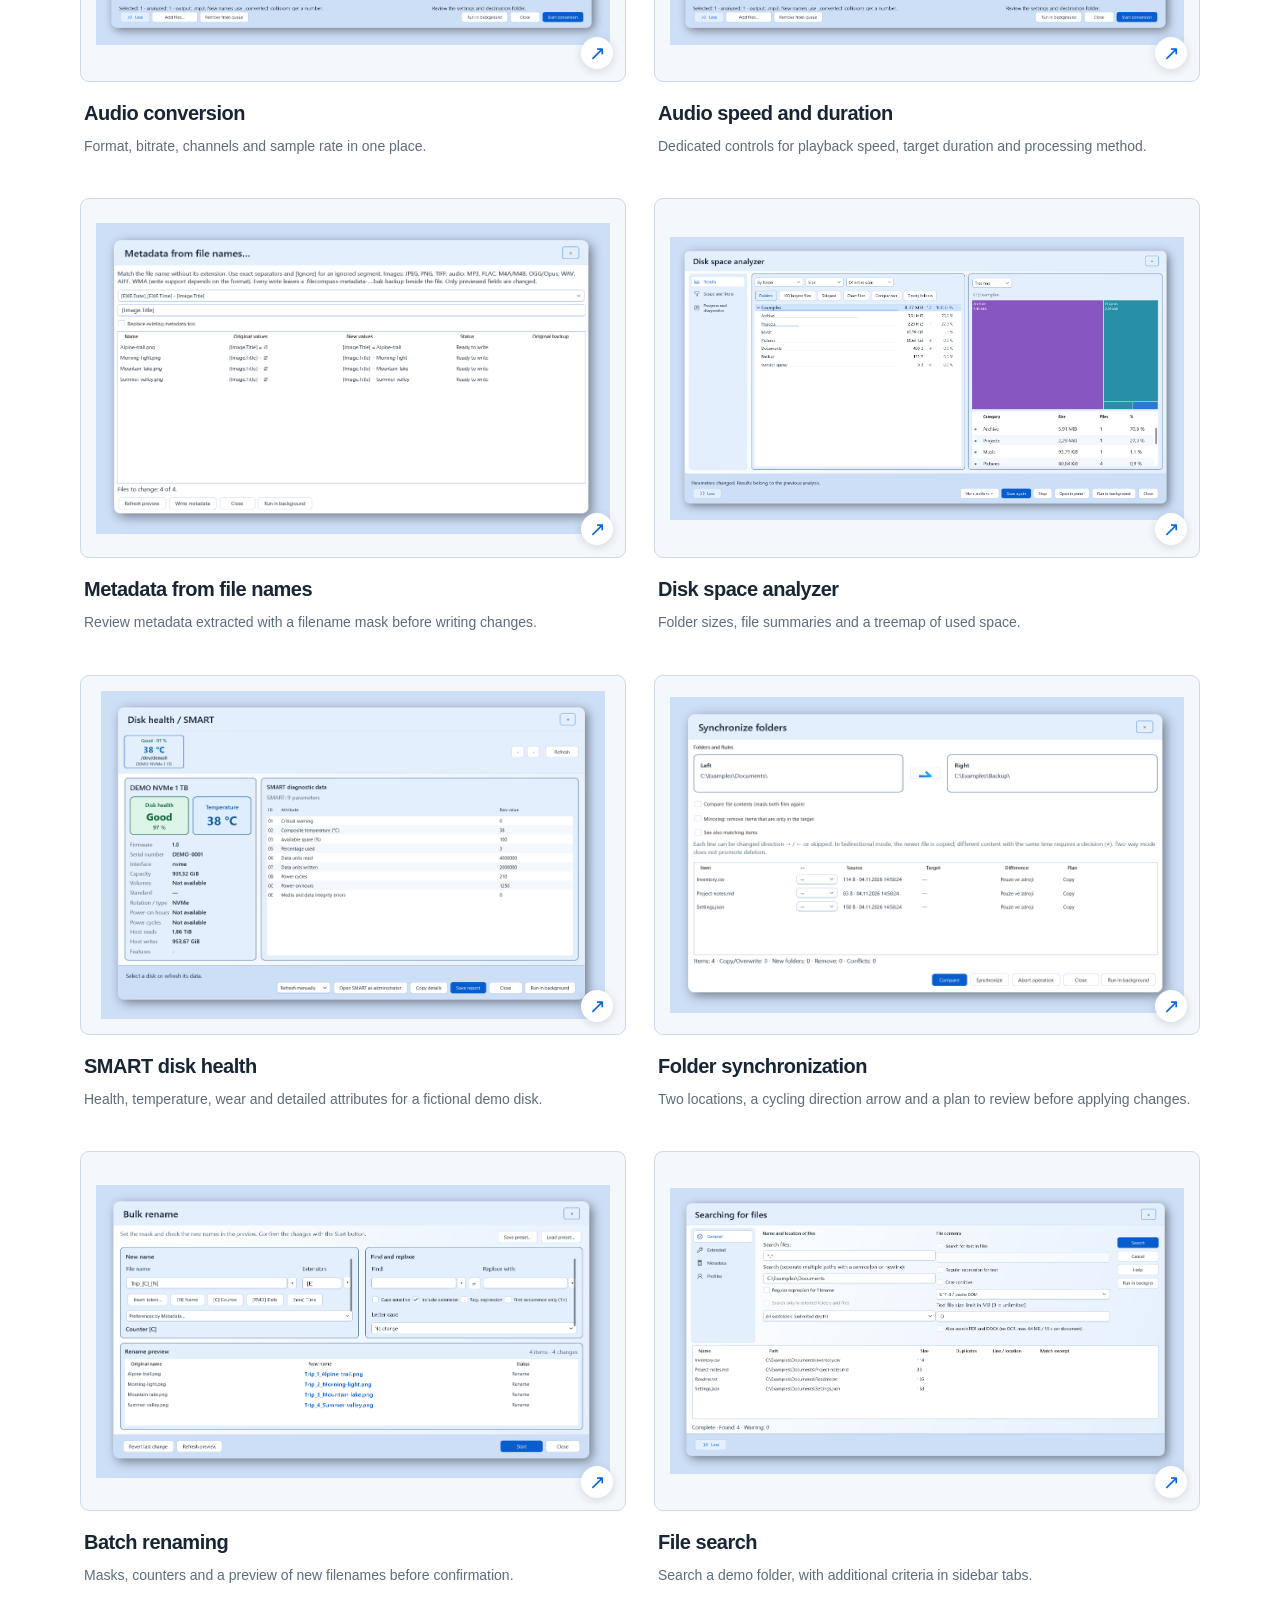
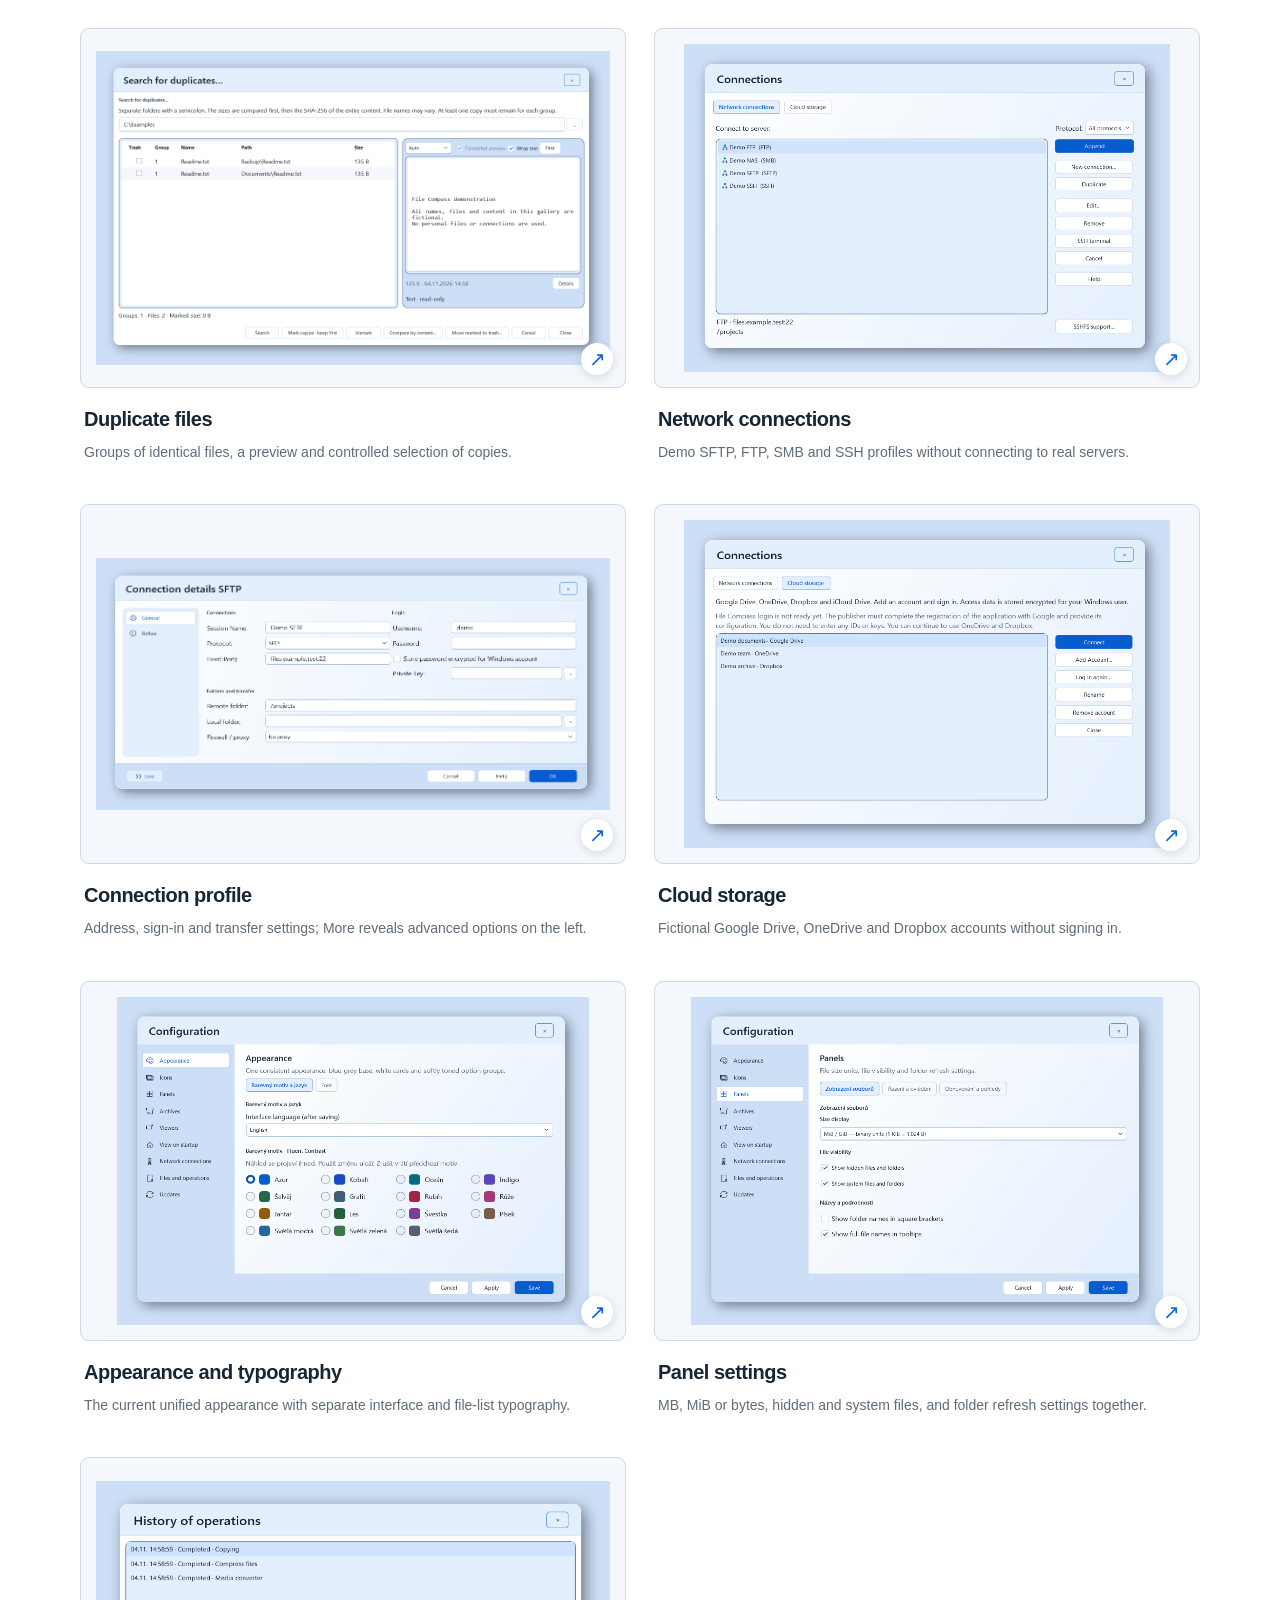
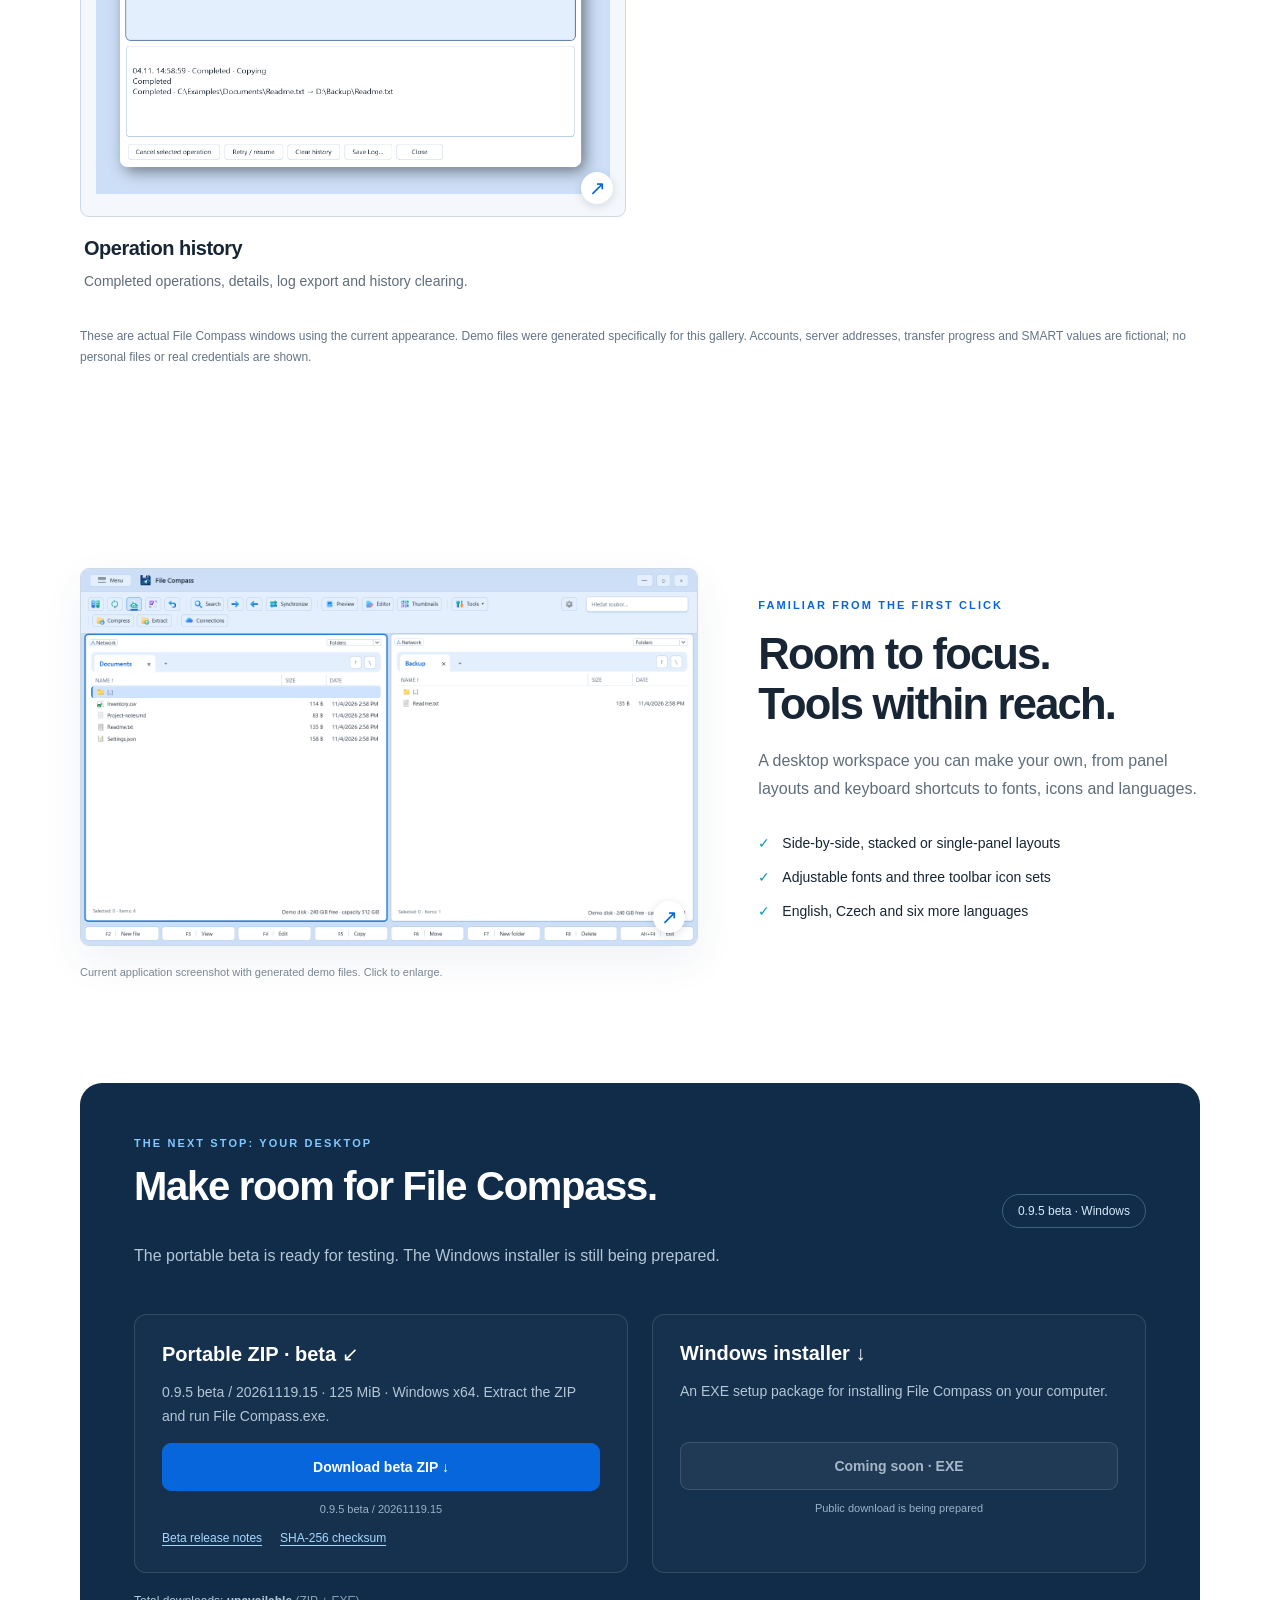
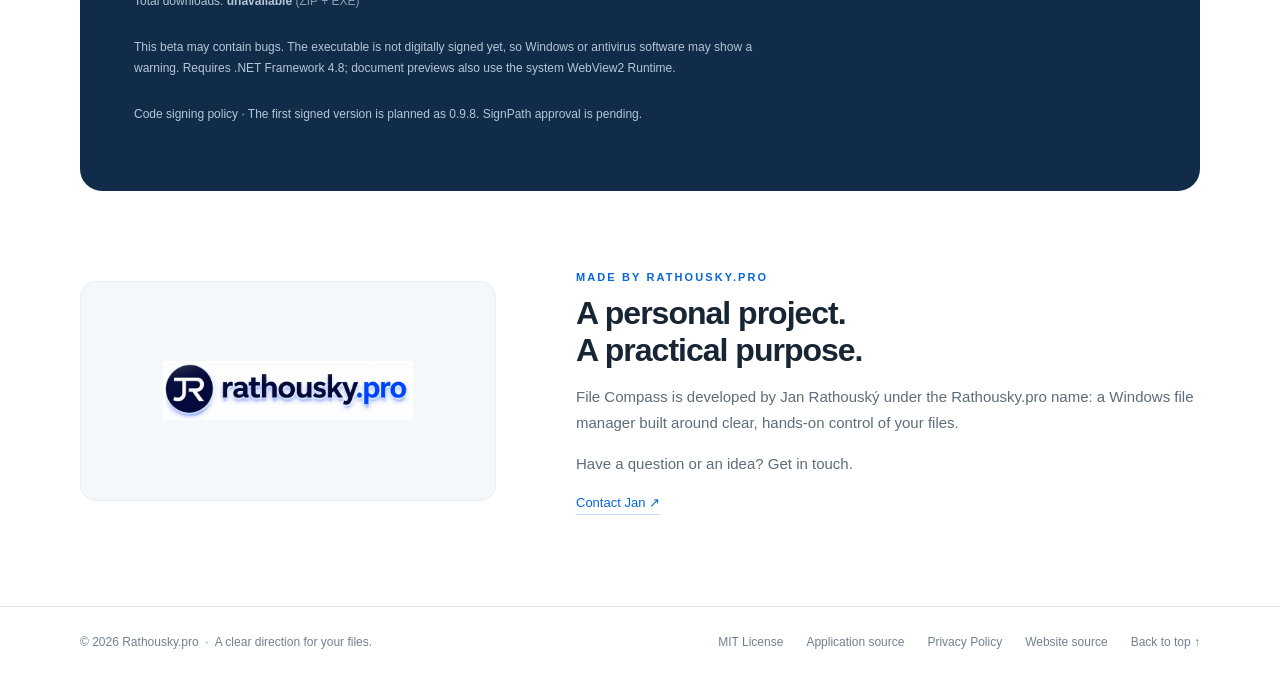
==== commit acf36407: "Update download to build 20261119.15" ====
--- a/index.html
+++ b/index.html
@@ -6,6 +6,6 @@
 <section class="section storage" id="storage"><div class="wrap split"><div><div class="eyebrow">Your files, wherever they live</div><h2>One familiar place.<br>More ways to connect.</h2><p class="section-intro">Move between your computer, network servers and your own cloud accounts. Keep the same two-panel workflow wherever your work takes you.</p><div class="protocols">SMB &nbsp;·&nbsp; FTP / FTPS &nbsp;·&nbsp; SFTP / SCP &nbsp;·&nbsp; NFS &nbsp;·&nbsp; SSH</div><p class="privacy-note">Cloud connections are optional. You sign in with your own account. Google OAuth verification is still pending.</p><a class="text-link" href="privacy.html">How your data is handled →</a></div><div class="storage-diagram"><div class="orbit" aria-hidden="true"></div><div class="hub"><img src="assets/floppy-orbit.svg" width="60" height="60" alt="File Compass"></div><span class="endpoint ep1">Local folders</span><span class="endpoint ep2">Google Drive</span><span class="endpoint ep3">Network & NAS</span><span class="endpoint ep4">OneDrive</span><span class="endpoint ep5">SFTP / FTP</span><span class="endpoint ep6">Dropbox</span></div></div></section>
 <section class="section wrap" id="gallery"><div class="section-head"><div><div class="eyebrow">A closer look</div><h2>The current interface.<br>From panels to tools.</h2></div><p>New screenshots of the actual application, captured on 4 November 2026. All files, accounts and displayed data are examples. Click any image to explore the details.</p></div><div class="gallery-filters" hidden role="group" aria-label="Filter features"><button type="button" data-gallery-filter="all" aria-pressed="true">All</button><button type="button" data-gallery-filter="files" aria-pressed="false">Files</button><button type="button" data-gallery-filter="archives" aria-pressed="false">Archives</button><button type="button" data-gallery-filter="previews" aria-pressed="false">Previews and editor</button><button type="button" data-gallery-filter="media" aria-pressed="false">Media</button><button type="button" data-gallery-filter="tools" aria-pressed="false">Tools</button><button type="button" data-gallery-filter="network" aria-pressed="false">Network and cloud</button><button type="button" data-gallery-filter="settings" aria-pressed="false">Settings</button></div><p class="gallery-result" aria-live="polite" data-gallery-count data-label="Examples shown">Examples shown: 27</p><div class="screenshot-grid"><figure class="gallery-card" data-gallery-group="files"><a class="screenshot-link" href="assets/screenshots/en-copy.png" data-lightbox aria-label="Enlarge: Copy with confidence"><img src="assets/screenshots/en-copy.png" width="591" height="448" loading="lazy" decoding="async" alt="Copy with confidence"><span class="zoom-hint" aria-hidden="true">↗</span></a><figcaption><h3>Copy with confidence</h3><p>Choose a destination, handle existing files and queue a transfer.</p></figcaption></figure><figure class="gallery-card" data-gallery-group="files"><a class="screenshot-link" href="assets/screenshots/en-copy-progress.png" data-lightbox aria-label="Enlarge: Transfer progress"><img src="assets/screenshots/en-copy-progress.png" width="520" height="382" loading="lazy" decoding="async" alt="Transfer progress"><span class="zoom-hint" aria-hidden="true">↗</span></a><figcaption><h3>Transfer progress</h3><p>Speed, remaining time, pause controls and background operation.</p></figcaption></figure><figure class="gallery-card" data-gallery-group="files"><a class="screenshot-link" href="assets/screenshots/en-conflict.png" data-lightbox aria-label="Enlarge: When a file already exists"><img src="assets/screenshots/en-conflict.png" width="740" height="456" loading="lazy" decoding="async" alt="When a file already exists"><span class="zoom-hint" aria-hidden="true">↗</span></a><figcaption><h3>When a file already exists</h3><p>Compare both files and choose how to handle the conflict.</p></figcaption></figure><figure class="gallery-card" data-gallery-group="files"><a class="screenshot-link" href="assets/screenshots/en-delete.png" data-lightbox aria-label="Enlarge: Recycle or delete permanently"><img src="assets/screenshots/en-delete.png" width="640" height="395" loading="lazy" decoding="async" alt="Recycle or delete permanently"><span class="zoom-hint" aria-hidden="true">↗</span></a><figcaption><h3>Recycle or delete permanently</h3><p>Your preferred action, a separate alternative and clear action colors.</p></figcaption></figure><figure class="gallery-card" data-gallery-group="archives"><a class="screenshot-link" href="assets/screenshots/en-compression.png" data-lightbox aria-label="Enlarge: Compression and archives"><img src="assets/screenshots/en-compression.png" width="895" height="525" loading="lazy" decoding="async" alt="Compression and archives"><span class="zoom-hint" aria-hidden="true">↗</span></a><figcaption><h3>Compression and archives</h3><p>Format, compression level and destination, with more options in sidebar tabs.</p></figcaption></figure><figure class="gallery-card" data-gallery-group="archives"><a class="screenshot-link" href="assets/screenshots/en-compression-security.png" data-lightbox aria-label="Enlarge: Archive security"><img src="assets/screenshots/en-compression-security.png" width="895" height="525" loading="lazy" decoding="async" alt="Archive security"><span class="zoom-hint" aria-hidden="true">↗</span></a><figcaption><h3>Archive security</h3><p>Password protection, with separate pages for split archives and file options.</p></figcaption></figure><figure class="gallery-card" data-gallery-group="previews"><a class="screenshot-link" href="assets/screenshots/en-preview.png" data-lightbox aria-label="Enlarge: Preview and file carousel"><img src="assets/screenshots/en-preview.png" width="1440" height="880" loading="lazy" decoding="async" alt="Preview and file carousel"><span class="zoom-hint" aria-hidden="true">↗</span></a><figcaption><h3>Preview and file carousel</h3><p>Preview beside the source panel, essential file information and an expandable carousel.</p></figcaption></figure><figure class="gallery-card" data-gallery-group="previews"><a class="screenshot-link" href="assets/screenshots/en-video-preview.png" data-lightbox aria-label="Enlarge: Video preview without a player"><img src="assets/screenshots/en-video-preview.png" width="1048" height="728" loading="lazy" decoding="async" alt="Video preview without a player"><span class="zoom-hint" aria-hidden="true">↗</span></a><figcaption><h3>Video preview without a player</h3><p>Six frames from different points in a video, timestamps and an enlarged selected frame.</p></figcaption></figure><figure class="gallery-card" data-gallery-group="previews"><a class="screenshot-link" href="assets/screenshots/en-csv.png" data-lightbox aria-label="Enlarge: CSV as a readable table"><img src="assets/screenshots/en-csv.png" width="1088" height="648" loading="lazy" decoding="async" alt="CSV as a readable table"><span class="zoom-hint" aria-hidden="true">↗</span></a><figcaption><h3>CSV as a readable table</h3><p>Separator and header controls with a table preview inside File Compass.</p></figcaption></figure><figure class="gallery-card" data-gallery-group="previews"><a class="screenshot-link" href="assets/screenshots/en-editor.png" data-lightbox aria-label="Enlarge: Built-in editor"><img src="assets/screenshots/en-editor.png" width="1120" height="700" loading="lazy" decoding="async" alt="Built-in editor"><span class="zoom-hint" aria-hidden="true">↗</span></a><figcaption><h3>Built-in editor</h3><p>Syntax highlighting, encoding and line endings for a sample configuration.</p></figcaption></figure><figure class="gallery-card" data-gallery-group="media"><a class="screenshot-link" href="assets/screenshots/en-images.png" data-lightbox aria-label="Enlarge: Batch image conversion"><img src="assets/screenshots/en-images.png" width="1365" height="760" loading="lazy" decoding="async" alt="Batch image conversion"><span class="zoom-hint" aria-hidden="true">↗</span></a><figcaption><h3>Batch image conversion</h3><p>Output format, quality, destination folder and a shared conversion queue.</p></figcaption></figure><figure class="gallery-card" data-gallery-group="media"><a class="screenshot-link" href="assets/screenshots/en-image-geometry.png" data-lightbox aria-label="Enlarge: Image dimensions and orientation"><img src="assets/screenshots/en-image-geometry.png" width="1365" height="760" loading="lazy" decoding="async" alt="Image dimensions and orientation"><span class="zoom-hint" aria-hidden="true">↗</span></a><figcaption><h3>Image dimensions and orientation</h3><p>A dedicated page for resizing, rotation and portrait or landscape orientation.</p></figcaption></figure><figure class="gallery-card" data-gallery-group="media"><a class="screenshot-link" href="assets/screenshots/en-audio.png" data-lightbox aria-label="Enlarge: Audio conversion"><img src="assets/screenshots/en-audio.png" width="1365" height="760" loading="lazy" decoding="async" alt="Audio conversion"><span class="zoom-hint" aria-hidden="true">↗</span></a><figcaption><h3>Audio conversion</h3><p>Format, bitrate, channels and sample rate in one place.</p></figcaption></figure><figure class="gallery-card" data-gallery-group="media"><a class="screenshot-link" href="assets/screenshots/en-audio-speed.png" data-lightbox aria-label="Enlarge: Audio speed and duration"><img src="assets/screenshots/en-audio-speed.png" width="1365" height="760" loading="lazy" decoding="async" alt="Audio speed and duration"><span class="zoom-hint" aria-hidden="true">↗</span></a><figcaption><h3>Audio speed and duration</h3><p>Dedicated controls for playback speed, target duration and processing method.</p></figcaption></figure><figure class="gallery-card" data-gallery-group="media"><a class="screenshot-link" href="assets/screenshots/en-metadata.png" data-lightbox aria-label="Enlarge: Metadata from file names"><img src="assets/screenshots/en-metadata.png" width="1140" height="691" loading="lazy" decoding="async" alt="Metadata from file names"><span class="zoom-hint" aria-hidden="true">↗</span></a><figcaption><h3>Metadata from file names</h3><p>Review metadata extracted with a filename mask before writing changes.</p></figcaption></figure><figure class="gallery-card" data-gallery-group="tools"><a class="screenshot-link" href="assets/screenshots/en-analyzer.png" data-lightbox aria-label="Enlarge: Disk space analyzer"><img src="assets/screenshots/en-analyzer.png" width="1435" height="791" loading="lazy" decoding="async" alt="Disk space analyzer"><span class="zoom-hint" aria-hidden="true">↗</span></a><figcaption><h3>Disk space analyzer</h3><p>Folder sizes, file summaries and a treemap of used space.</p></figcaption></figure><figure class="gallery-card" data-gallery-group="tools"><a class="screenshot-link" href="assets/screenshots/en-smart.png" data-lightbox aria-label="Enlarge: SMART disk health"><img src="assets/screenshots/en-smart.png" width="1200" height="780" loading="lazy" decoding="async" alt="SMART disk health"><span class="zoom-hint" aria-hidden="true">↗</span></a><figcaption><h3>SMART disk health</h3><p>Health, temperature, wear and detailed attributes for a fictional demo disk.</p></figcaption></figure><figure class="gallery-card" data-gallery-group="tools"><a class="screenshot-link" href="assets/screenshots/en-sync.png" data-lightbox aria-label="Enlarge: Folder synchronization"><img src="assets/screenshots/en-sync.png" width="1140" height="700" loading="lazy" decoding="async" alt="Folder synchronization"><span class="zoom-hint" aria-hidden="true">↗</span></a><figcaption><h3>Folder synchronization</h3><p>Two locations, a cycling direction arrow and a plan to review before applying changes.</p></figcaption></figure><figure class="gallery-card" data-gallery-group="tools"><a class="screenshot-link" href="assets/screenshots/en-rename.png" data-lightbox aria-label="Enlarge: Batch renaming"><img src="assets/screenshots/en-rename.png" width="1191" height="680" loading="lazy" decoding="async" alt="Batch renaming"><span class="zoom-hint" aria-hidden="true">↗</span></a><figcaption><h3>Batch renaming</h3><p>Masks, counters and a preview of new filenames before confirmation.</p></figcaption></figure><figure class="gallery-card" data-gallery-group="tools"><a class="screenshot-link" href="assets/screenshots/en-search.png" data-lightbox aria-label="Enlarge: File search"><img src="assets/screenshots/en-search.png" width="1295" height="720" loading="lazy" decoding="async" alt="File search"><span class="zoom-hint" aria-hidden="true">↗</span></a><figcaption><h3>File search</h3><p>Search a demo folder, with additional criteria in sidebar tabs.</p></figcaption></figure><figure class="gallery-card" data-gallery-group="tools"><a class="screenshot-link" href="assets/screenshots/en-duplicates.png" data-lightbox aria-label="Enlarge: Duplicate files"><img src="assets/screenshots/en-duplicates.png" width="1180" height="720" loading="lazy" decoding="async" alt="Duplicate files"><span class="zoom-hint" aria-hidden="true">↗</span></a><figcaption><h3>Duplicate files</h3><p>Groups of identical files, a preview and controlled selection of copies.</p></figcaption></figure><figure class="gallery-card" data-gallery-group="network"><a class="screenshot-link" href="assets/screenshots/en-connections.png" data-lightbox aria-label="Enlarge: Network connections"><img src="assets/screenshots/en-connections.png" width="920" height="620" loading="lazy" decoding="async" alt="Network connections"><span class="zoom-hint" aria-hidden="true">↗</span></a><figcaption><h3>Network connections</h3><p>Demo SFTP, FTP, SMB and SSH profiles without connecting to real servers.</p></figcaption></figure><figure class="gallery-card" data-gallery-group="network"><a class="screenshot-link" href="assets/screenshots/en-connection-profile.png" data-lightbox aria-label="Enlarge: Connection profile"><img src="assets/screenshots/en-connection-profile.png" width="1075" height="527" loading="lazy" decoding="async" alt="Connection profile"><span class="zoom-hint" aria-hidden="true">↗</span></a><figcaption><h3>Connection profile</h3><p>Address, sign-in and transfer settings; More reveals advanced options on the left.</p></figcaption></figure><figure class="gallery-card" data-gallery-group="network"><a class="screenshot-link" href="assets/screenshots/en-cloud.png" data-lightbox aria-label="Enlarge: Cloud storage"><img src="assets/screenshots/en-cloud.png" width="920" height="620" loading="lazy" decoding="async" alt="Cloud storage"><span class="zoom-hint" aria-hidden="true">↗</span></a><figcaption><h3>Cloud storage</h3><p>Fictional Google Drive, OneDrive and Dropbox accounts without signing in.</p></figcaption></figure><figure class="gallery-card" data-gallery-group="settings"><a class="screenshot-link" href="assets/screenshots/en-settings.png" data-lightbox aria-label="Enlarge: Appearance and typography"><img src="assets/screenshots/en-settings.png" width="920" height="640" loading="lazy" decoding="async" alt="Appearance and typography"><span class="zoom-hint" aria-hidden="true">↗</span></a><figcaption><h3>Appearance and typography</h3><p>The current unified appearance with separate interface and file-list typography.</p></figcaption></figure><figure class="gallery-card" data-gallery-group="settings"><a class="screenshot-link" href="assets/screenshots/en-panel-settings.png" data-lightbox aria-label="Enlarge: Panel settings"><img src="assets/screenshots/en-panel-settings.png" width="920" height="640" loading="lazy" decoding="async" alt="Panel settings"><span class="zoom-hint" aria-hidden="true">↗</span></a><figcaption><h3>Panel settings</h3><p>MB, MiB or bytes, hidden and system files, and folder refresh settings together.</p></figcaption></figure><figure class="gallery-card" data-gallery-group="files"><a class="screenshot-link" href="assets/screenshots/en-history.png" data-lightbox aria-label="Enlarge: Operation history"><img src="assets/screenshots/en-history.png" width="840" height="511" loading="lazy" decoding="async" alt="Operation history"><span class="zoom-hint" aria-hidden="true">↗</span></a><figcaption><h3>Operation history</h3><p>Completed operations, details, log export and history clearing.</p></figcaption></figure></div><p class="gallery-note">These are actual File Compass windows using the current appearance. Demo files were generated specifically for this gallery. Accounts, server addresses, transfer progress and SMART values are fictional; no personal files or real credentials are shown.</p></section><dialog class="image-dialog" aria-label="Enlarged application screenshot"><form method="dialog"><button class="button" aria-label="Close preview">Close ×</button></form><img alt=""><p></p></dialog>
 <section class="section wrap showcase"><div class="screenshot-block"><a class="screenshot-link" href="assets/screenshots/en-panels.png" data-lightbox aria-label="Enlarge: File Compass with two file panels, toolbar and keyboard shortcuts, using demonstration files."><img src="assets/screenshots/en-panels.png" width="1440" height="880" loading="lazy" decoding="async" alt="File Compass with two file panels, toolbar and keyboard shortcuts, using demonstration files."><span class="zoom-hint" aria-hidden="true">↗</span></a><p class="caption">Current application screenshot with generated demo files. Click to enlarge.</p></div><div><div class="eyebrow">Familiar from the first click</div><h2>Room to focus.<br>Tools within reach.</h2><p>A desktop workspace you can make your own, from panel layouts and keyboard shortcuts to fonts, icons and languages.</p><ul class="checklist"><li>Side-by-side, stacked or single-panel layouts</li><li>Adjustable fonts and three toolbar icon sets</li><li>English, Czech and six more languages</li></ul></div></section>
-<section class="wrap" id="download"><div class="download"><div class="download-top"><div><div class="eyebrow">The next stop: your desktop</div><h2>Make room for File Compass.</h2><p>The portable beta is ready for testing. The Windows installer is still being prepared.</p></div><span class="release-badge">0.9.5 beta · Windows</span></div><div class="download-options"><article class="download-option"><h3>Portable ZIP · beta <span aria-hidden="true">↙</span></h3><p>0.9.5 beta / 20261119.04 · 124 MiB · Windows x64. Extract the ZIP and run File Compass.exe.</p><a class="button primary" data-download="zip" href="https://github.com/rathousky-pro/file-compass-web/releases/download/v0.9.5-beta-build.20261119.04/FileCompass-win-x64.zip">Download beta ZIP ↓</a><span class="availability" data-status="zip">0.9.5 beta / 20261119.04</span><div class="release-links"><a href="https://github.com/rathousky-pro/file-compass-web/releases/tag/v0.9.5-beta-build.20261119.04">Beta release notes</a><a href="https://github.com/rathousky-pro/file-compass-web/releases/download/v0.9.5-beta-build.20261119.04/FileCompass-win-x64.zip.sha256">SHA-256 checksum</a></div></article><article class="download-option"><h3>Windows installer <span aria-hidden="true">↓</span></h3><p>An EXE setup package for installing File Compass on your computer.</p><button class="button" disabled data-download="exe">Coming soon · EXE</button><span class="availability" data-status="exe">Public download is being prepared</span></article></div><p class="download-count" data-download-count aria-live="polite">Total downloads: <span data-download-total>…</span> <span class="download-count-formats">(ZIP + EXE)</span></p><p class="privacy-note">This beta may contain bugs. The executable is not digitally signed yet, so Windows or antivirus software may show a warning. Requires .NET Framework 4.8; document previews also use the system WebView2 Runtime.</p><p class="privacy-note"><a href="https://github.com/rathousky-pro/file-compass/blob/main/docs/CODE-SIGNING.md">Code signing policy</a> · The first signed version is planned as 0.9.8. SignPath approval is pending.</p></div></section>
+<section class="wrap" id="download"><div class="download"><div class="download-top"><div><div class="eyebrow">The next stop: your desktop</div><h2>Make room for File Compass.</h2><p>The portable beta is ready for testing. The Windows installer is still being prepared.</p></div><span class="release-badge">0.9.5 beta · Windows</span></div><div class="download-options"><article class="download-option"><h3>Portable ZIP · beta <span aria-hidden="true">↙</span></h3><p>0.9.5 beta / 20261119.15 · 125 MiB · Windows x64. Extract the ZIP and run File Compass.exe.</p><a class="button primary" data-download="zip" href="https://github.com/rathousky-pro/file-compass-web/releases/download/v0.9.5-beta-build.20261119.15/FileCompass-win-x64.zip">Download beta ZIP ↓</a><span class="availability" data-status="zip">0.9.5 beta / 20261119.15</span><div class="release-links"><a href="https://github.com/rathousky-pro/file-compass-web/releases/tag/v0.9.5-beta-build.20261119.15">Beta release notes</a><a href="https://github.com/rathousky-pro/file-compass-web/releases/download/v0.9.5-beta-build.20261119.15/FileCompass-win-x64.zip.sha256">SHA-256 checksum</a></div></article><article class="download-option"><h3>Windows installer <span aria-hidden="true">↓</span></h3><p>An EXE setup package for installing File Compass on your computer.</p><button class="button" disabled data-download="exe">Coming soon · EXE</button><span class="availability" data-status="exe">Public download is being prepared</span></article></div><p class="download-count" data-download-count aria-live="polite">Total downloads: <span data-download-total>…</span> <span class="download-count-formats">(ZIP + EXE)</span></p><p class="privacy-note">This beta may contain bugs. The executable is not digitally signed yet, so Windows or antivirus software may show a warning. Requires .NET Framework 4.8; document previews also use the system WebView2 Runtime.</p><p class="privacy-note"><a href="https://github.com/rathousky-pro/file-compass/blob/main/docs/CODE-SIGNING.md">Code signing policy</a> · The first signed version is planned as 0.9.8. SignPath approval is pending.</p></div></section>
 <section class="wrap author" id="about"><div class="author-mark"><img src="assets/rathousky-pro.png" alt="Rathousky.pro" loading="lazy"></div><div><div class="eyebrow">Made by Rathousky.pro</div><h2>A personal project.<br>A practical purpose.</h2><p>File Compass is developed by Jan Rathouský under the Rathousky.pro name: a Windows file manager built around clear, hands-on control of your files.</p><p>Have a question or an idea? Get in touch.</p><a class="text-link" href="mailto:developer@rathousky.pro">Contact Jan ↗</a></div></section></main>
 <footer class="footer"><div class="wrap"><span>© 2026 Rathousky.pro &nbsp;·&nbsp; A clear direction for your files.</span><div class="footer-links"><a href="https://github.com/rathousky-pro/file-compass/blob/main/LICENSE">MIT License</a><a href="https://github.com/rathousky-pro/file-compass">Application source</a><a href="privacy.html">Privacy Policy</a><a href="https://github.com/rathousky-pro/file-compass-web">Website source</a><a href="#top">Back to top ↑</a></div></div></footer></body></html>
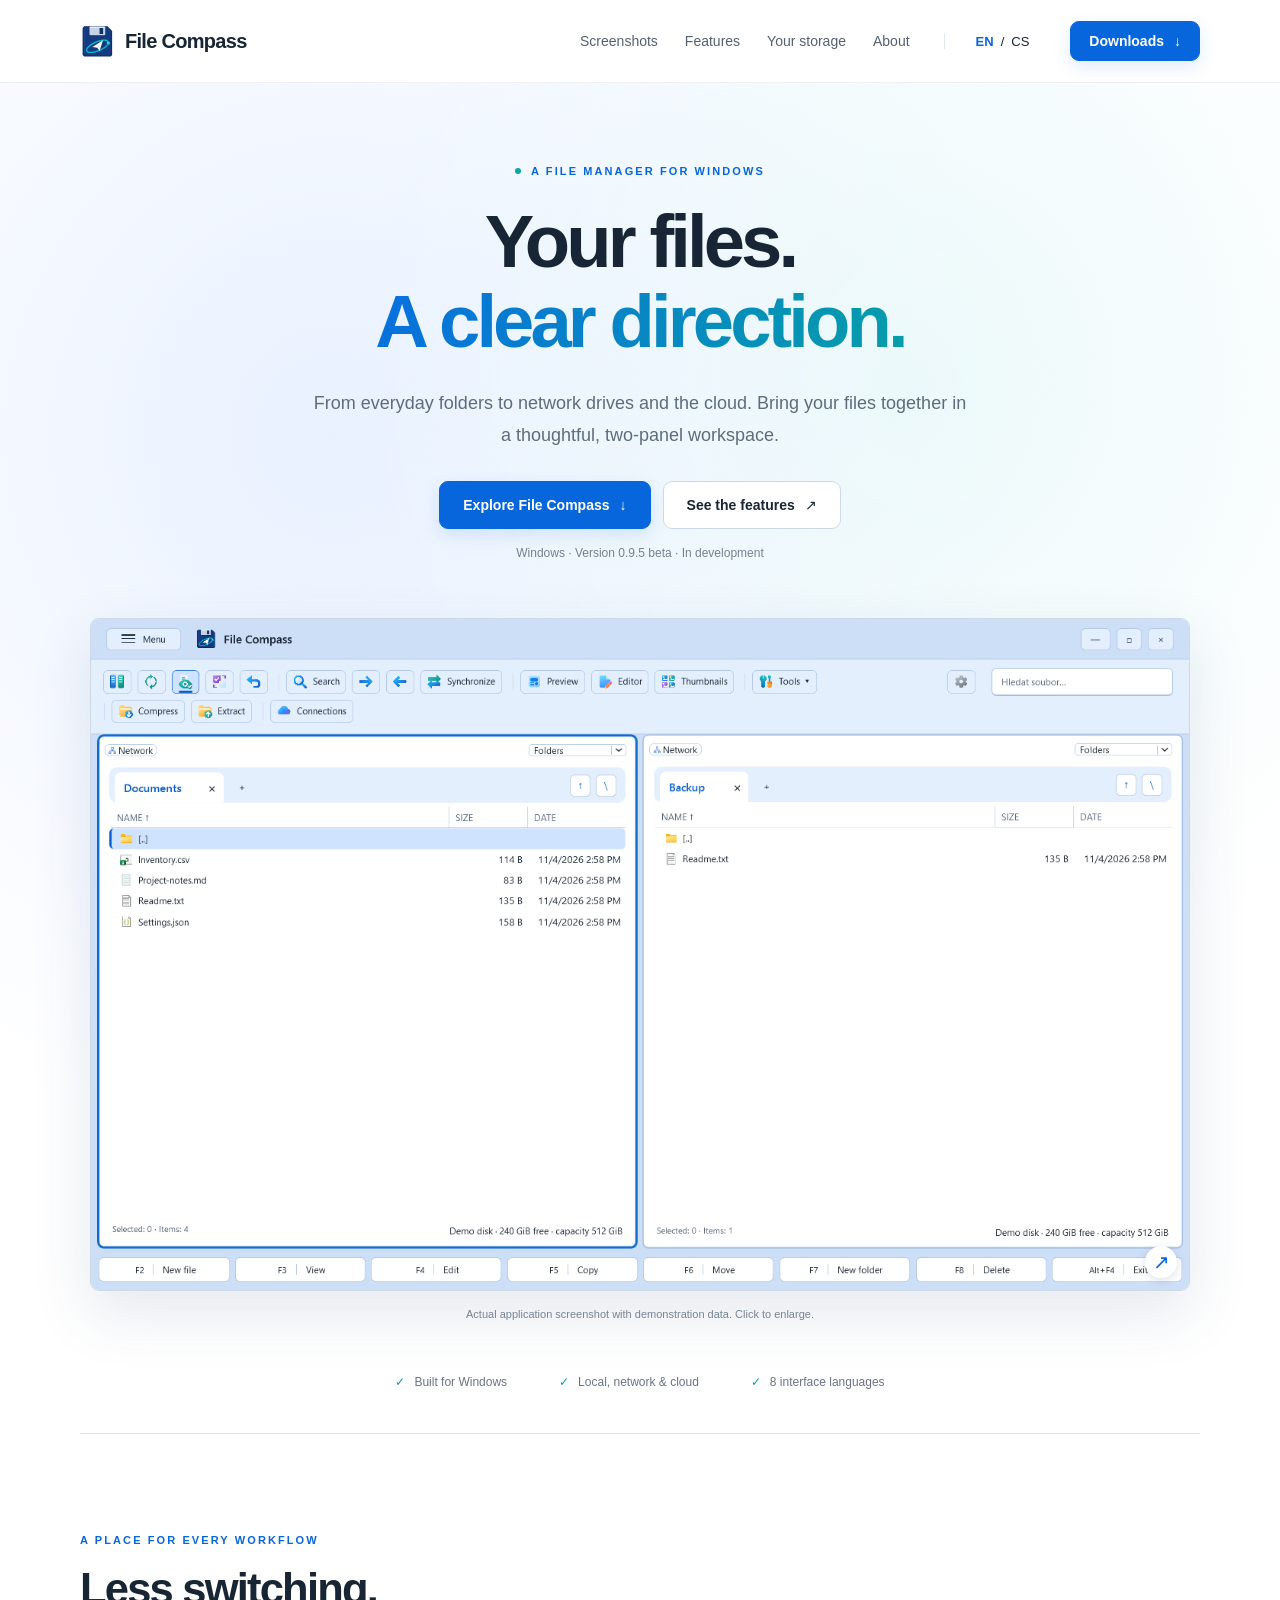
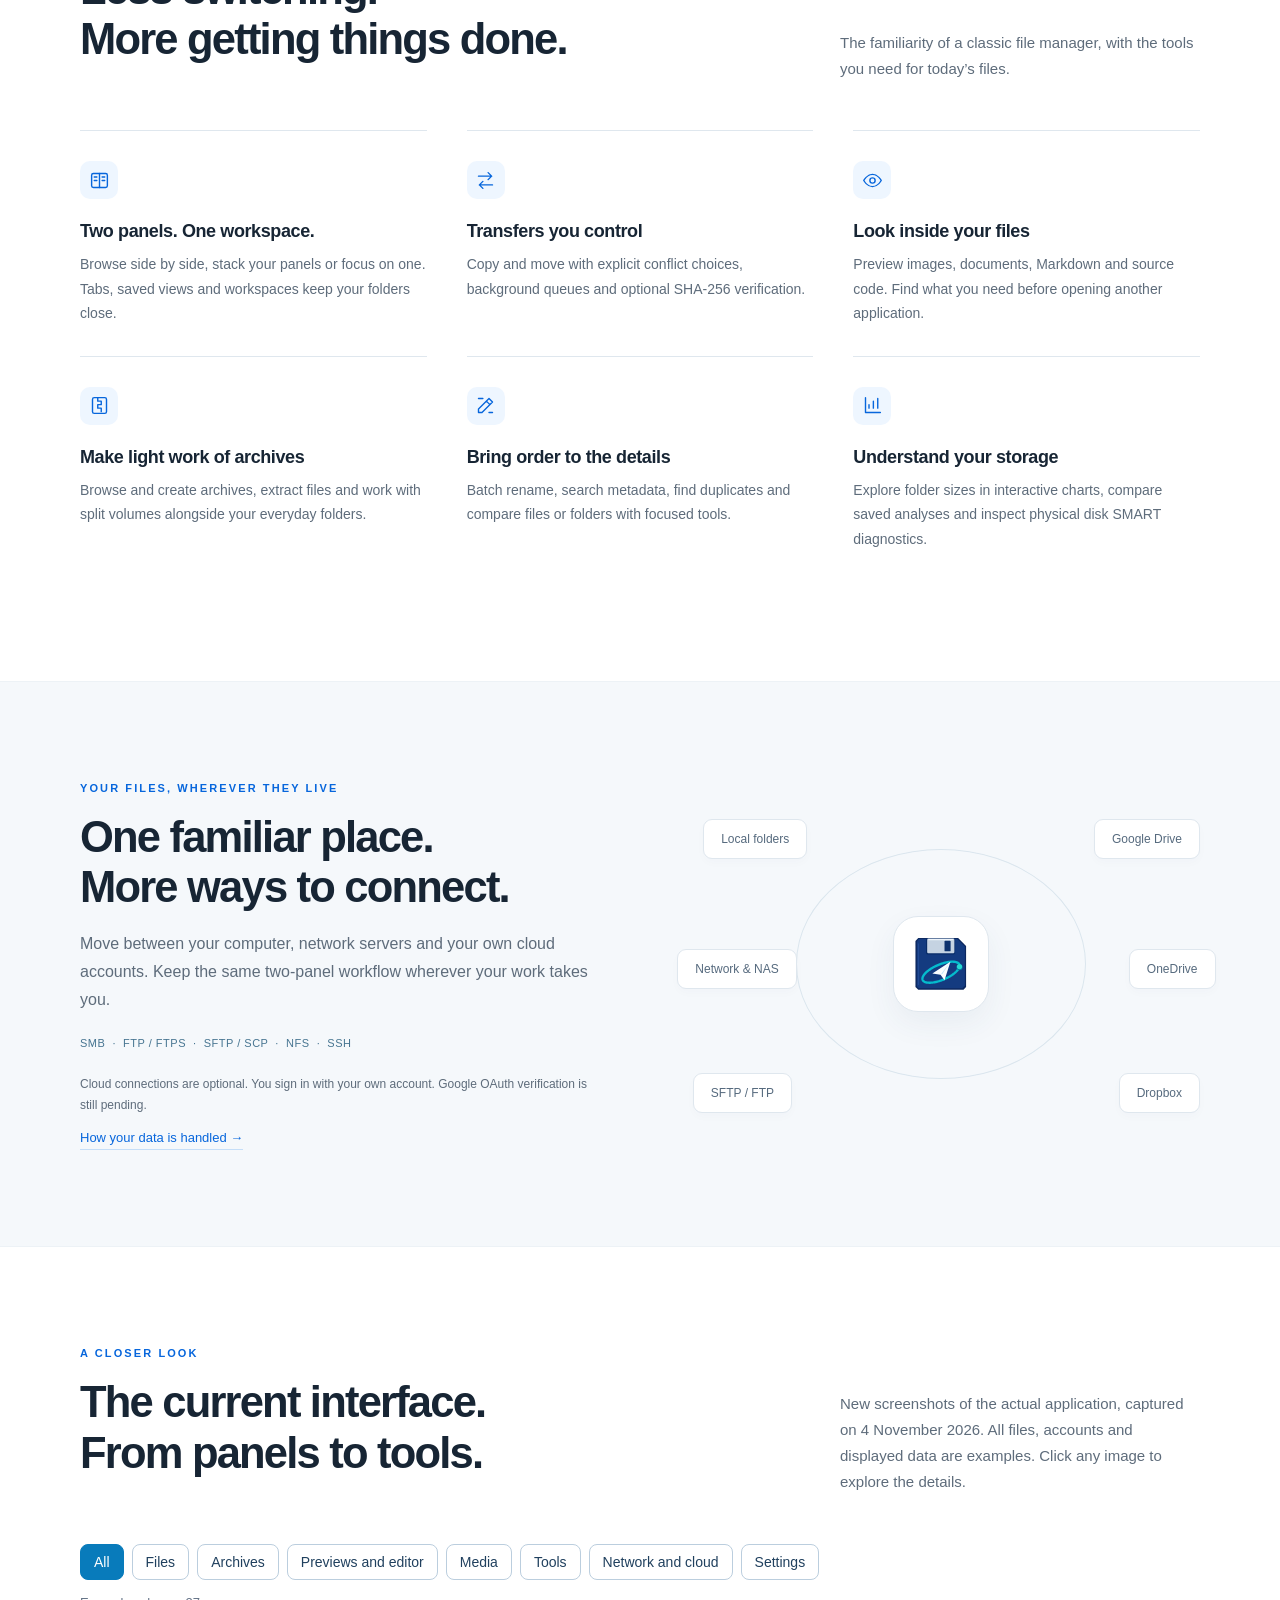
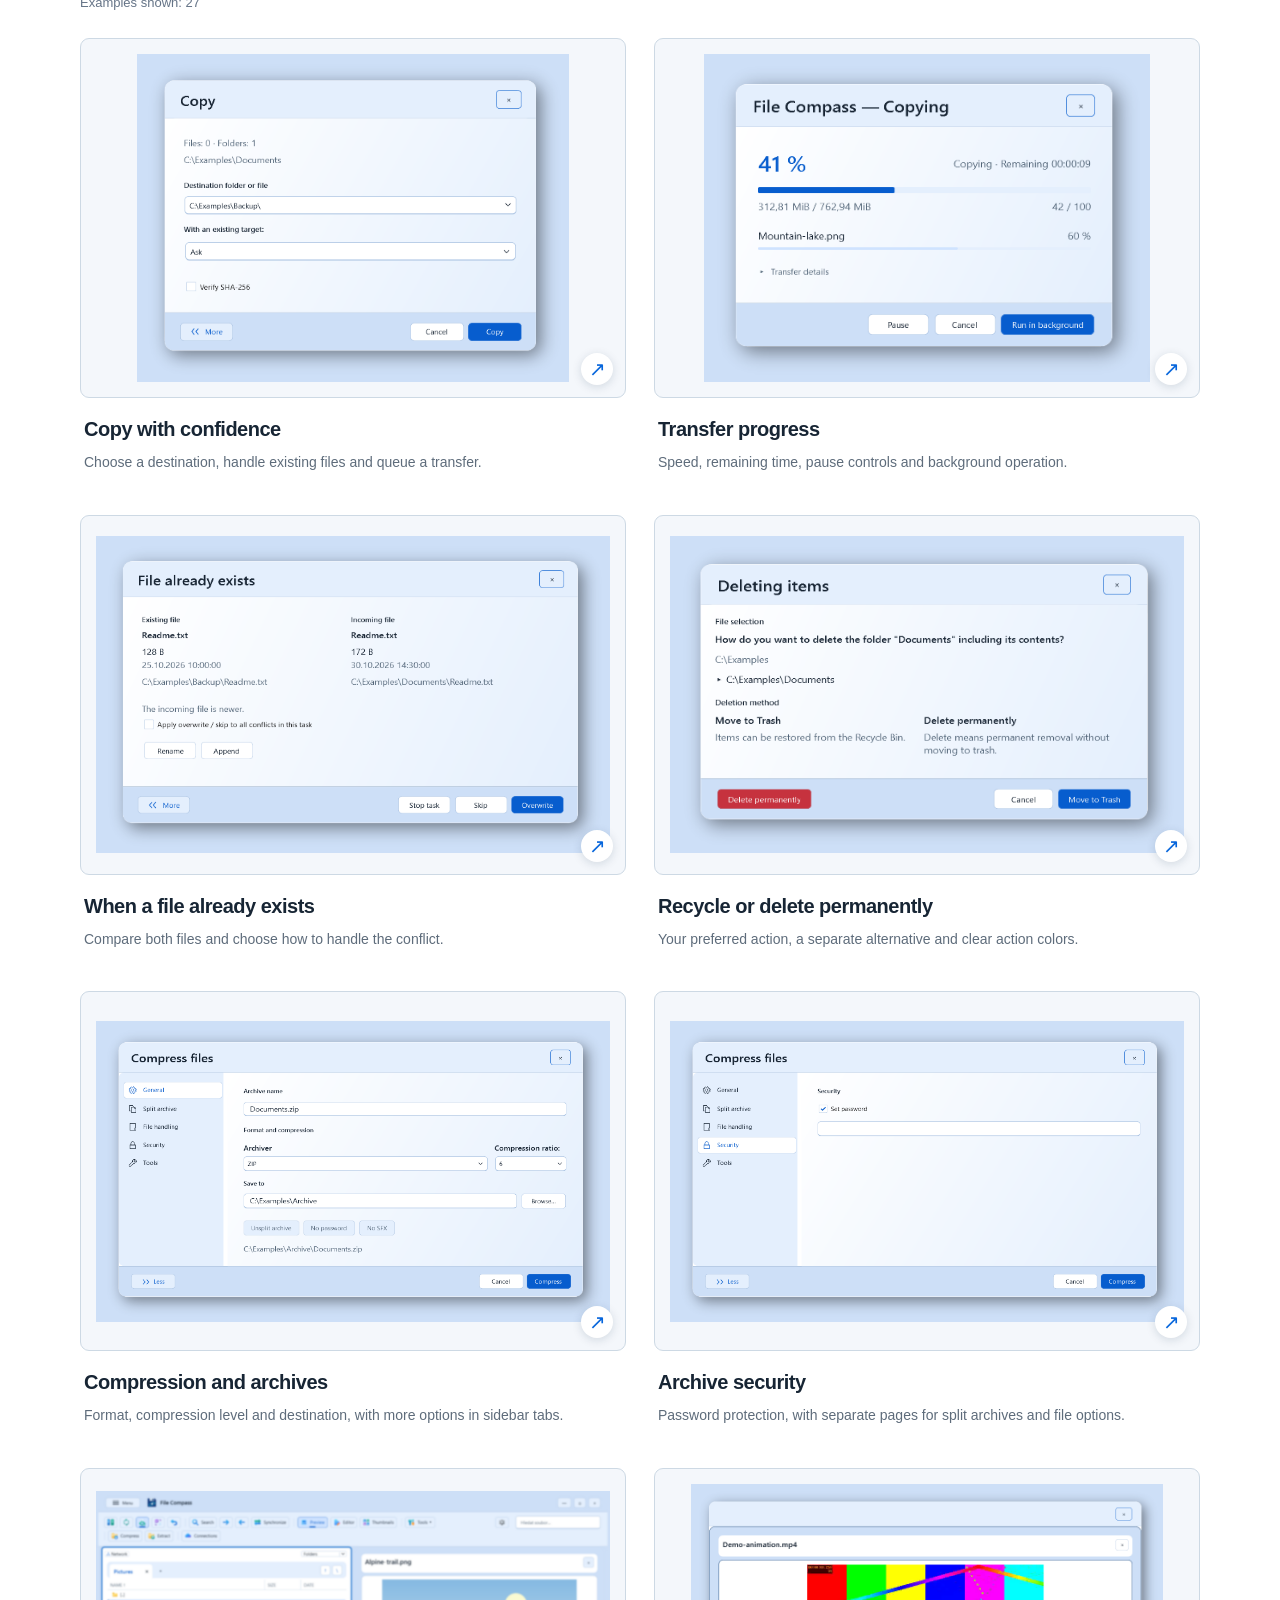
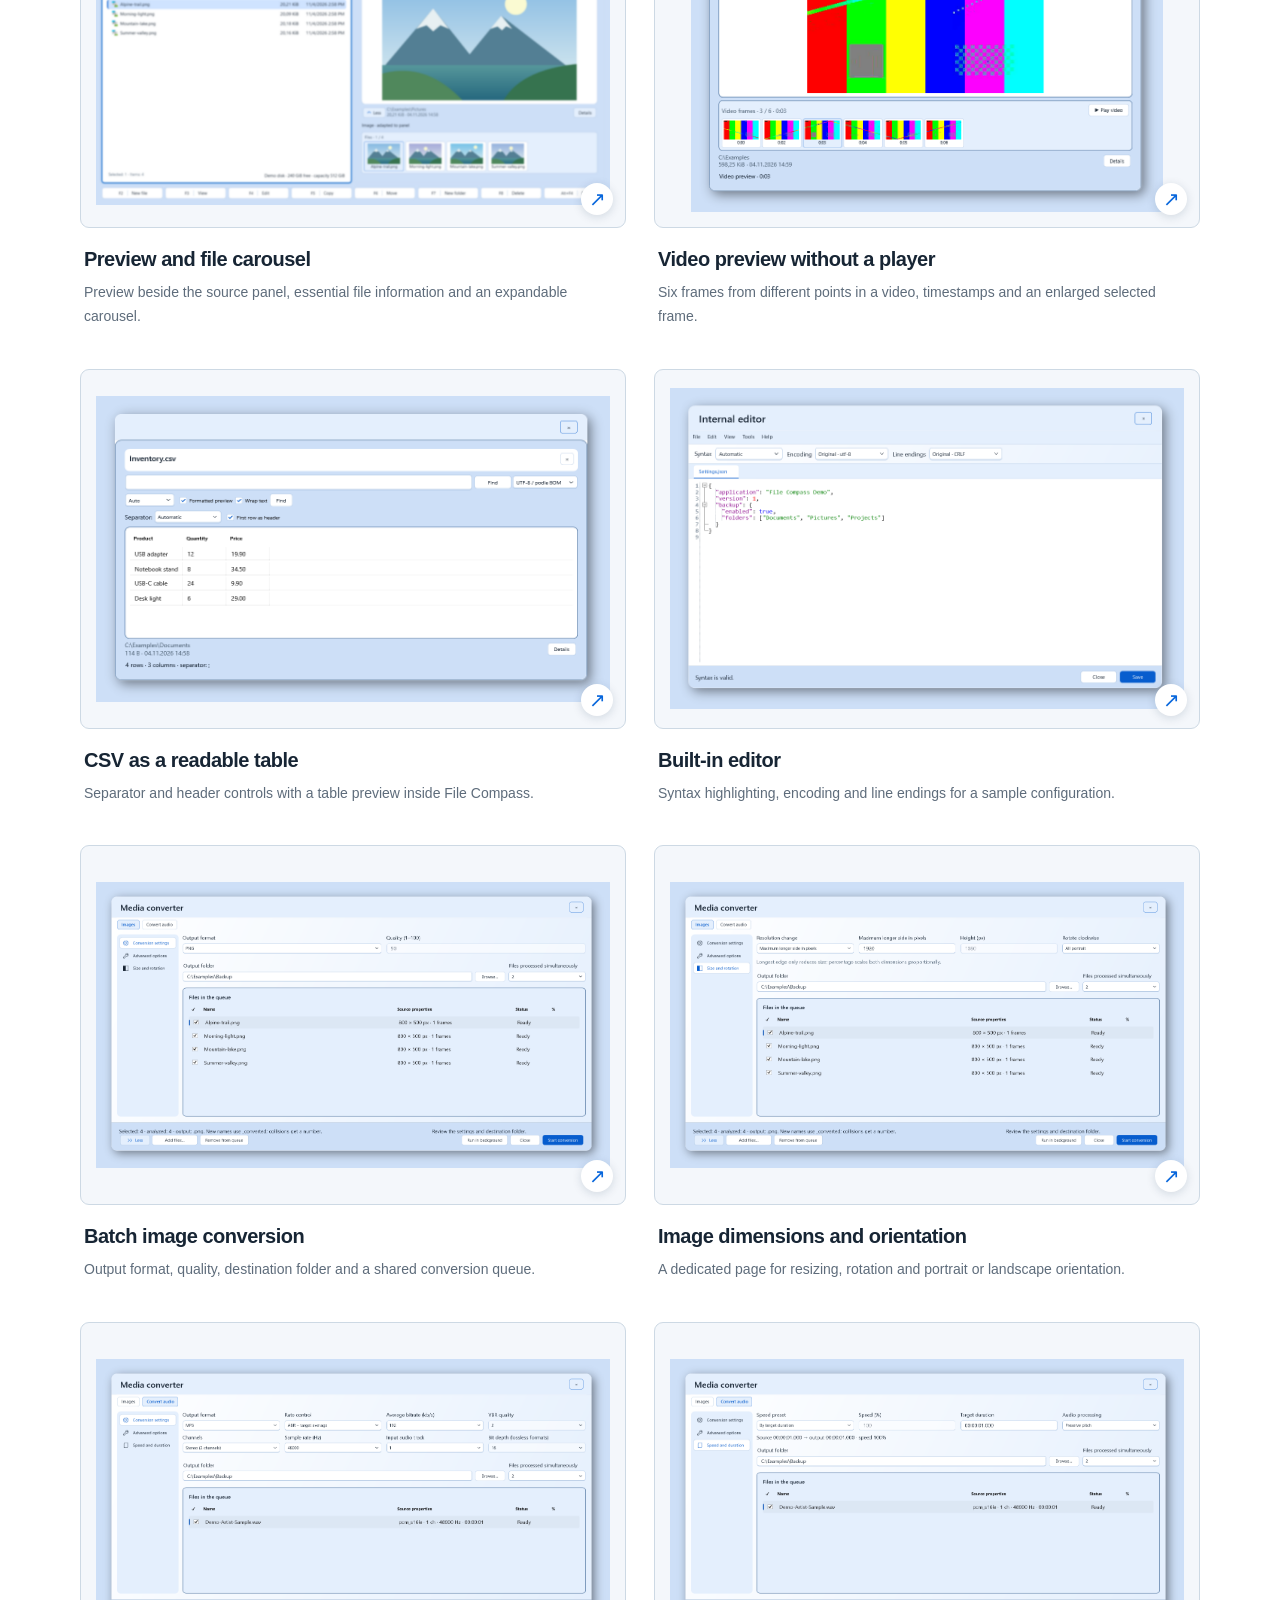
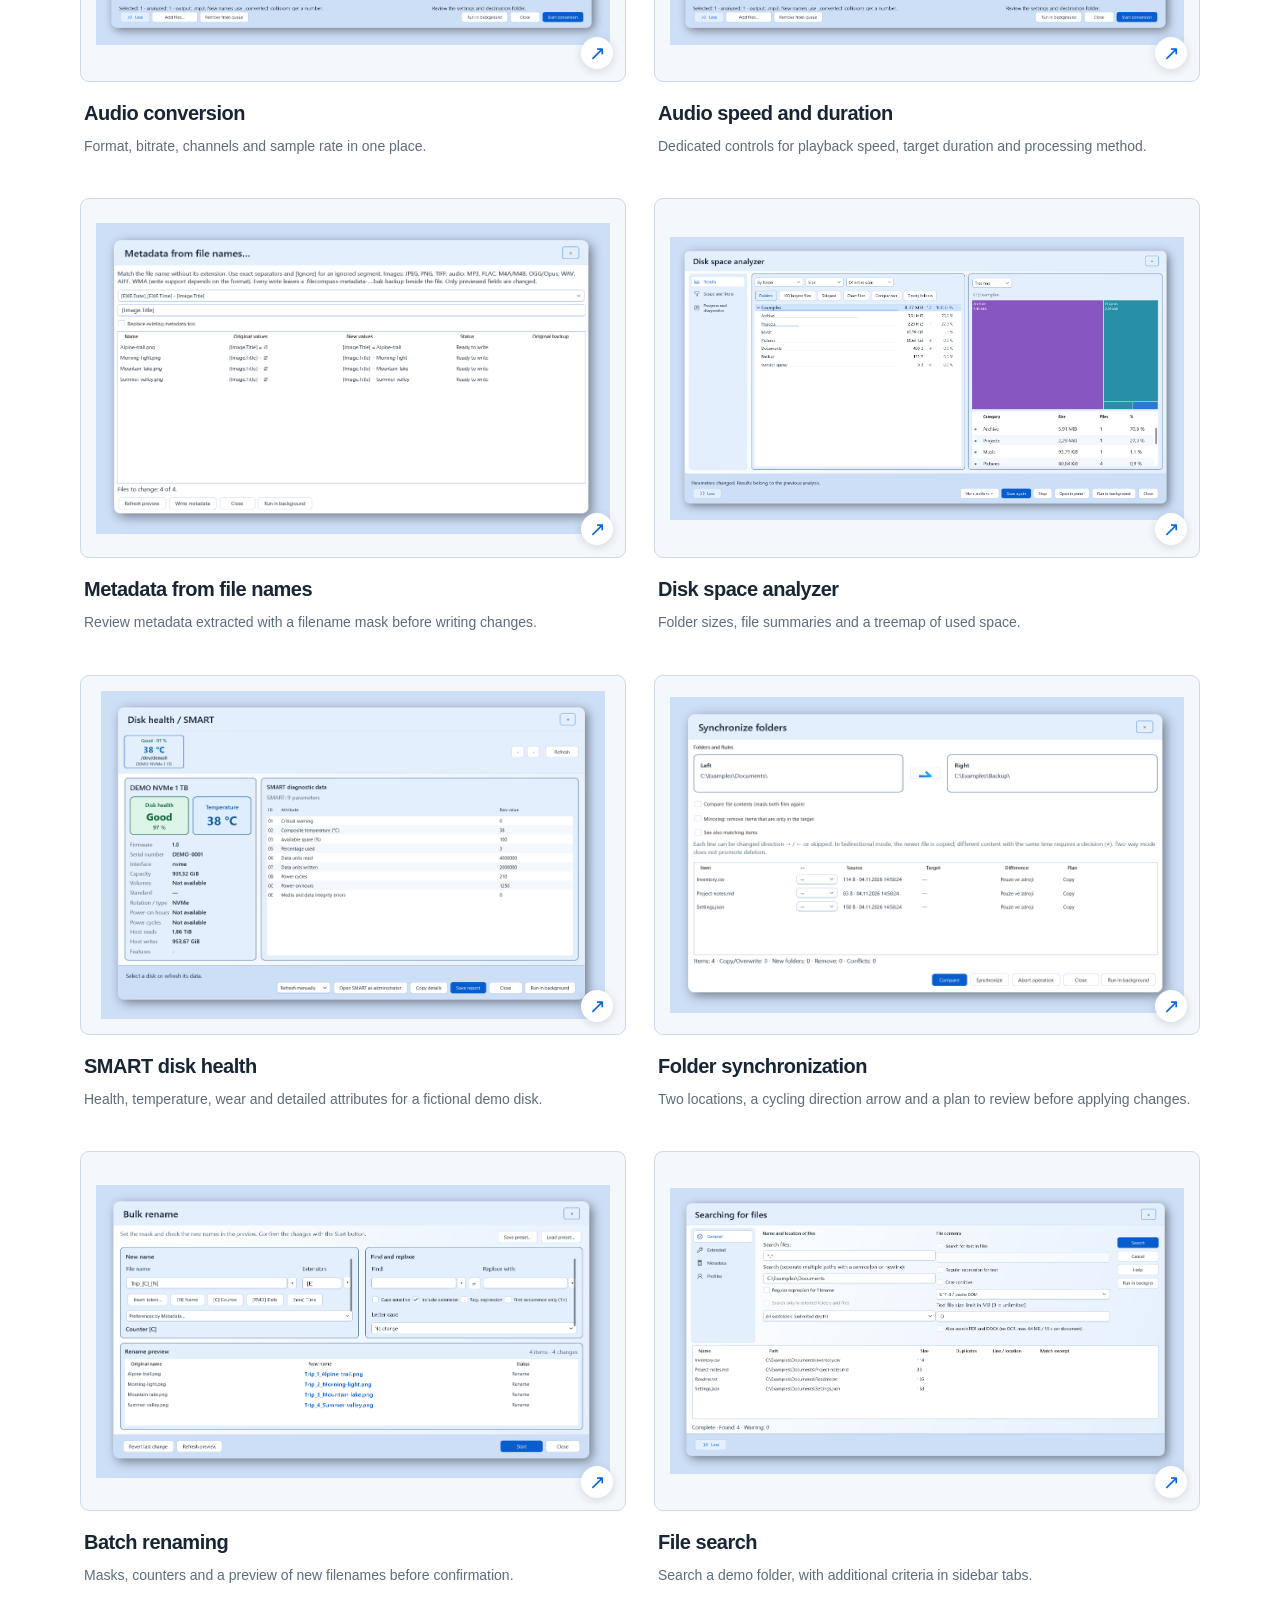
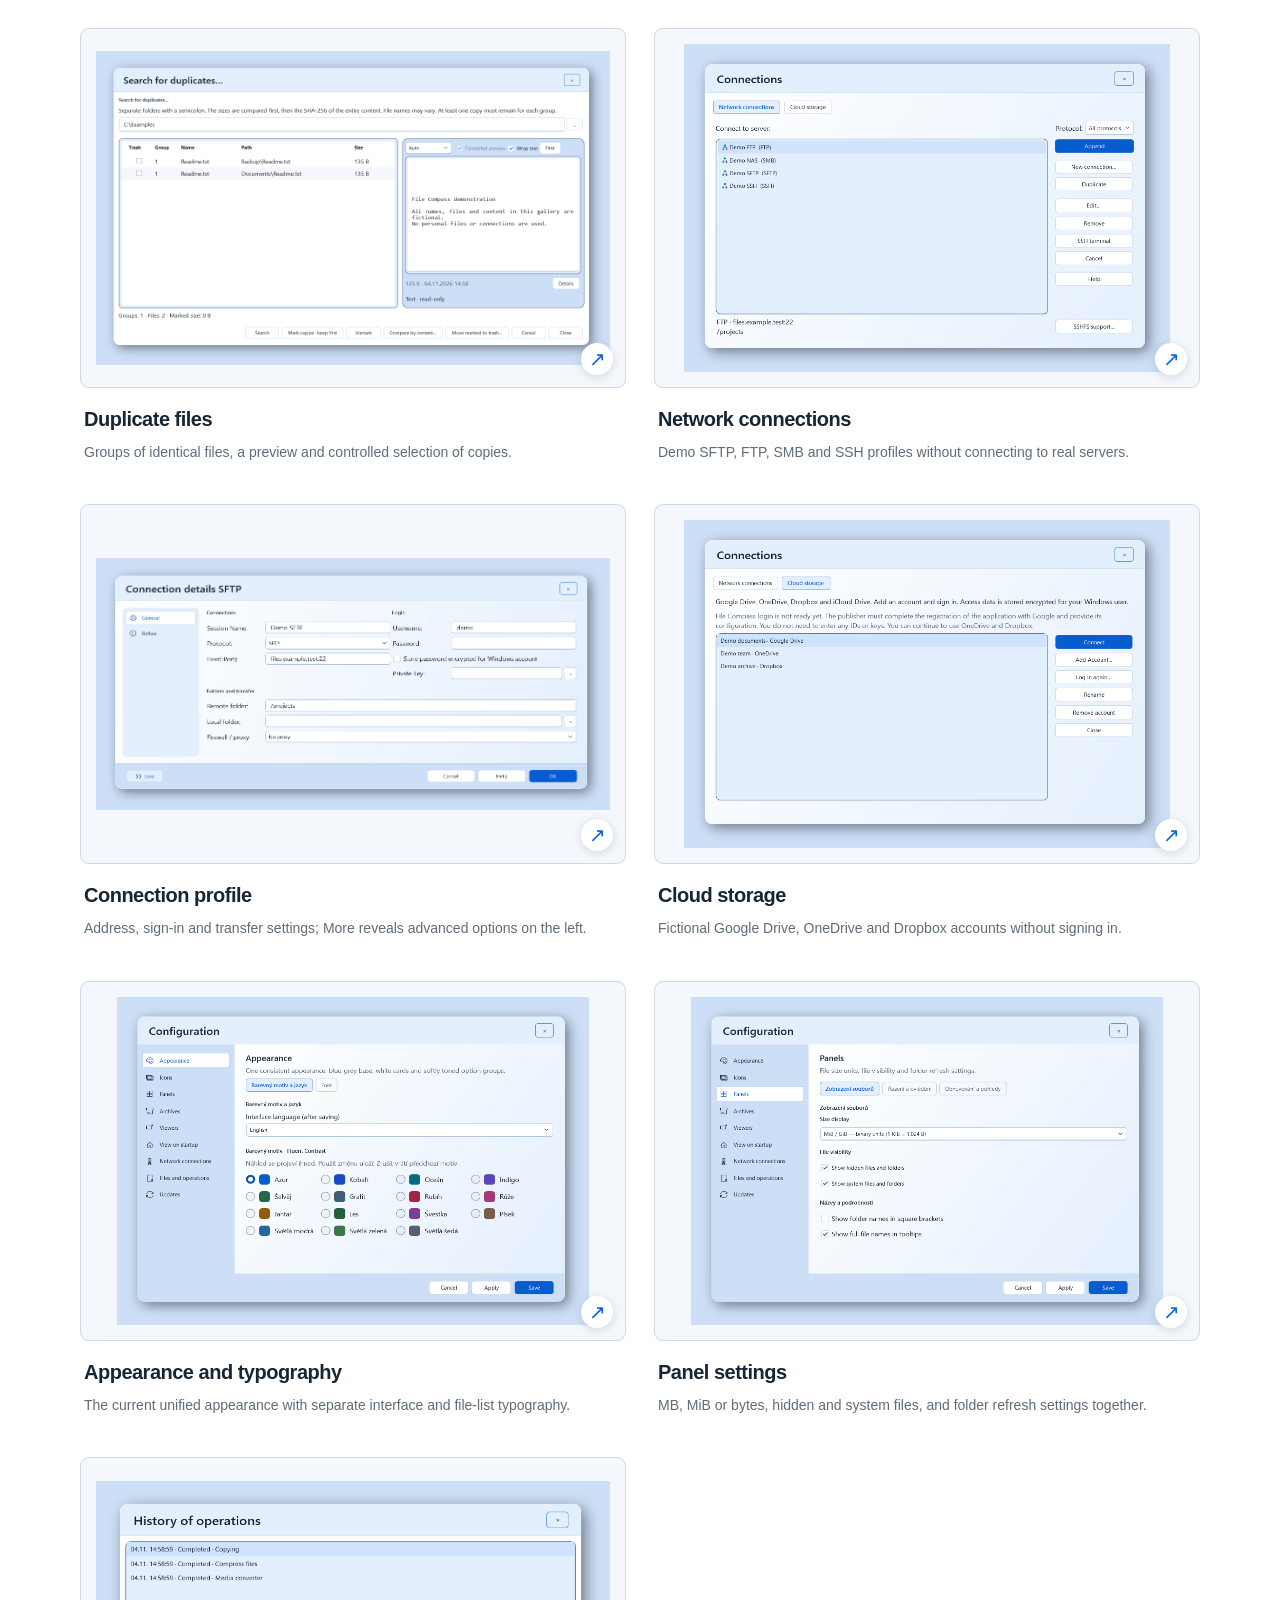
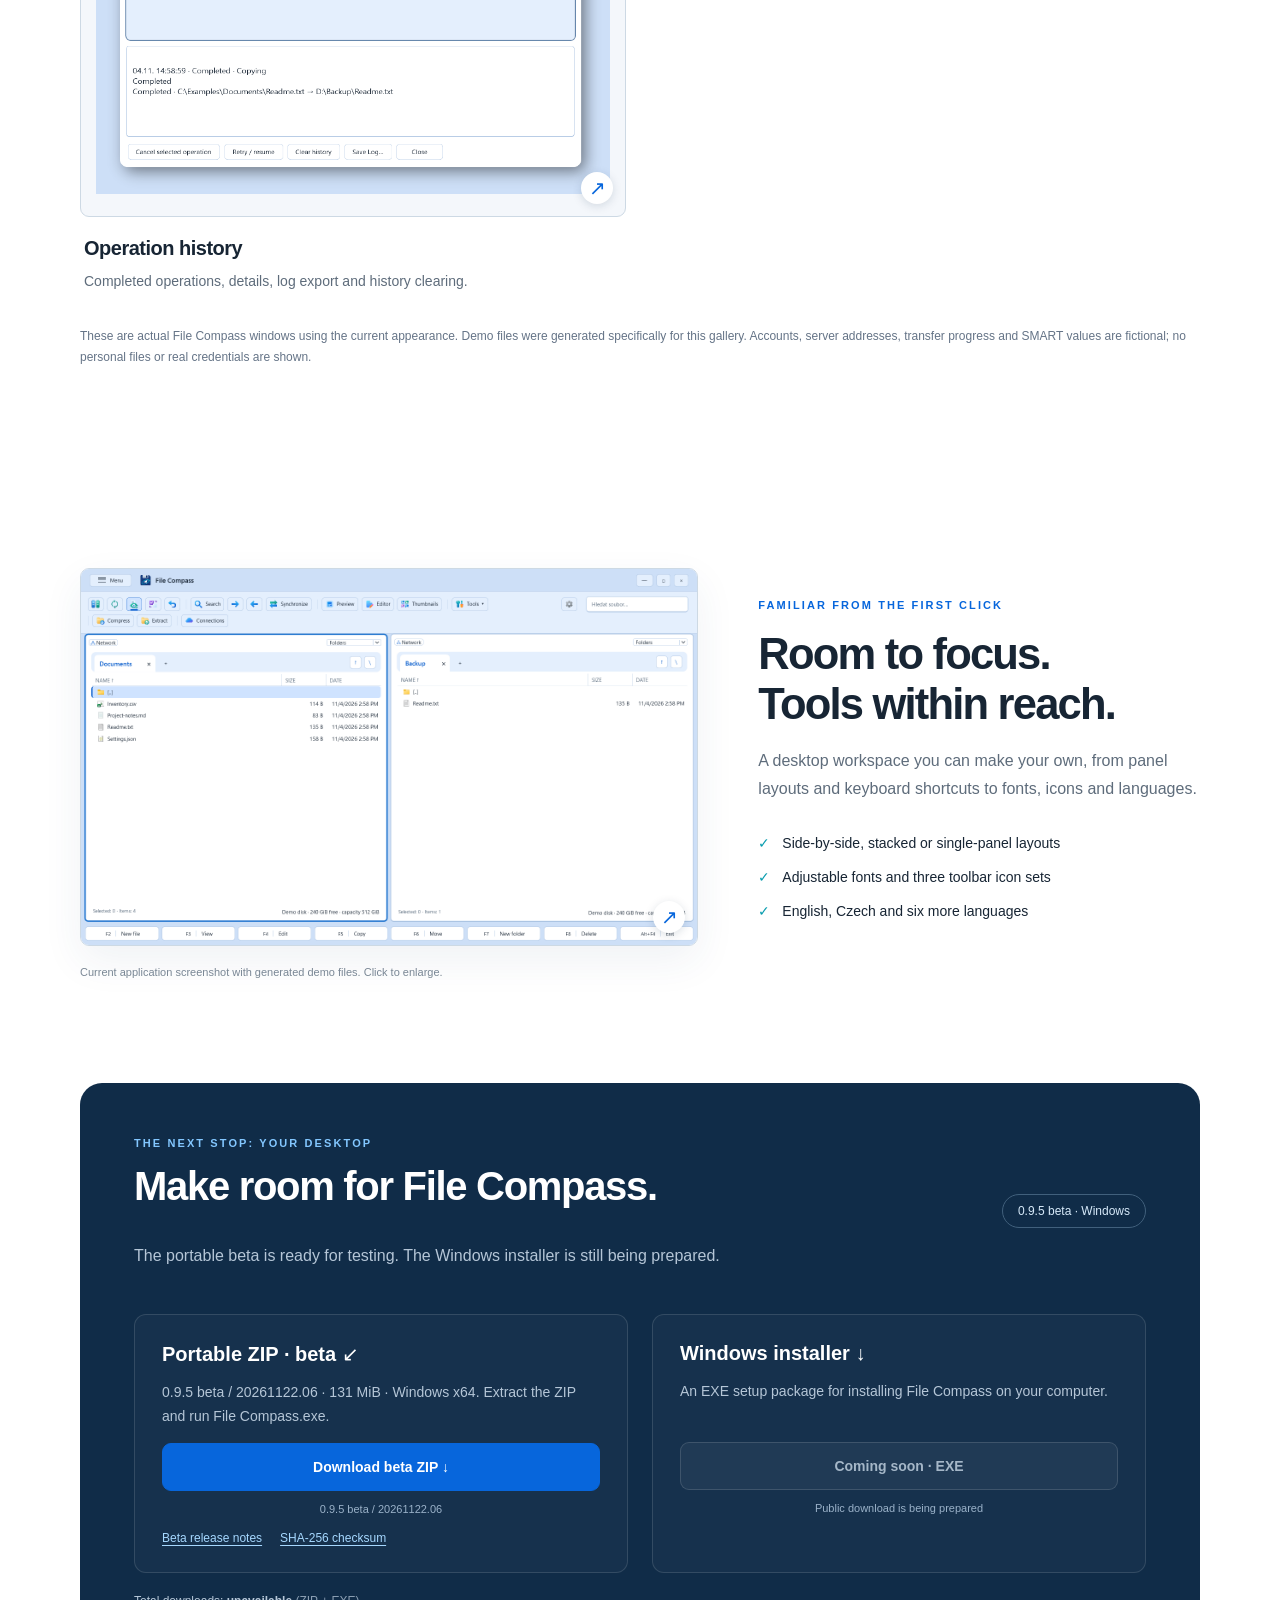
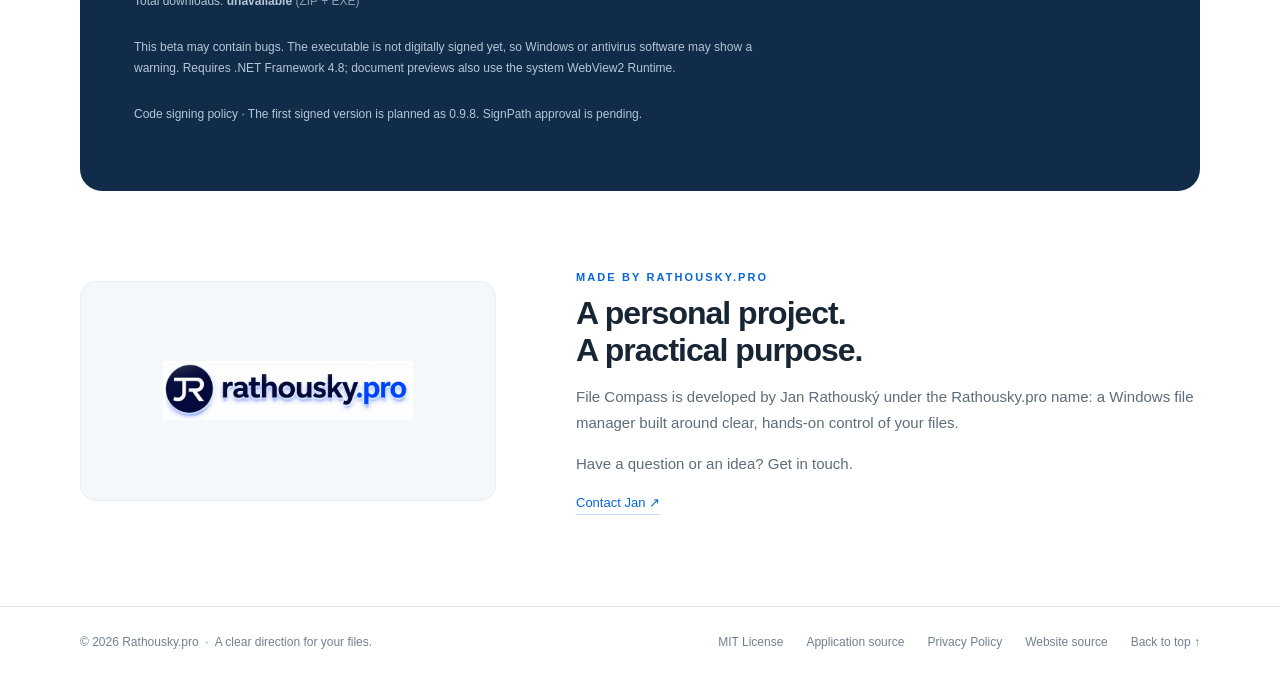
==== commit 0c61d124: "Publish MIT beta download 20261122.06" ====
--- a/index.html
+++ b/index.html
@@ -6,6 +6,6 @@
 <section class="section storage" id="storage"><div class="wrap split"><div><div class="eyebrow">Your files, wherever they live</div><h2>One familiar place.<br>More ways to connect.</h2><p class="section-intro">Move between your computer, network servers and your own cloud accounts. Keep the same two-panel workflow wherever your work takes you.</p><div class="protocols">SMB &nbsp;·&nbsp; FTP / FTPS &nbsp;·&nbsp; SFTP / SCP &nbsp;·&nbsp; NFS &nbsp;·&nbsp; SSH</div><p class="privacy-note">Cloud connections are optional. You sign in with your own account. Google OAuth verification is still pending.</p><a class="text-link" href="privacy.html">How your data is handled →</a></div><div class="storage-diagram"><div class="orbit" aria-hidden="true"></div><div class="hub"><img src="assets/floppy-orbit.svg" width="60" height="60" alt="File Compass"></div><span class="endpoint ep1">Local folders</span><span class="endpoint ep2">Google Drive</span><span class="endpoint ep3">Network & NAS</span><span class="endpoint ep4">OneDrive</span><span class="endpoint ep5">SFTP / FTP</span><span class="endpoint ep6">Dropbox</span></div></div></section>
 <section class="section wrap" id="gallery"><div class="section-head"><div><div class="eyebrow">A closer look</div><h2>The current interface.<br>From panels to tools.</h2></div><p>New screenshots of the actual application, captured on 4 November 2026. All files, accounts and displayed data are examples. Click any image to explore the details.</p></div><div class="gallery-filters" hidden role="group" aria-label="Filter features"><button type="button" data-gallery-filter="all" aria-pressed="true">All</button><button type="button" data-gallery-filter="files" aria-pressed="false">Files</button><button type="button" data-gallery-filter="archives" aria-pressed="false">Archives</button><button type="button" data-gallery-filter="previews" aria-pressed="false">Previews and editor</button><button type="button" data-gallery-filter="media" aria-pressed="false">Media</button><button type="button" data-gallery-filter="tools" aria-pressed="false">Tools</button><button type="button" data-gallery-filter="network" aria-pressed="false">Network and cloud</button><button type="button" data-gallery-filter="settings" aria-pressed="false">Settings</button></div><p class="gallery-result" aria-live="polite" data-gallery-count data-label="Examples shown">Examples shown: 27</p><div class="screenshot-grid"><figure class="gallery-card" data-gallery-group="files"><a class="screenshot-link" href="assets/screenshots/en-copy.png" data-lightbox aria-label="Enlarge: Copy with confidence"><img src="assets/screenshots/en-copy.png" width="591" height="448" loading="lazy" decoding="async" alt="Copy with confidence"><span class="zoom-hint" aria-hidden="true">↗</span></a><figcaption><h3>Copy with confidence</h3><p>Choose a destination, handle existing files and queue a transfer.</p></figcaption></figure><figure class="gallery-card" data-gallery-group="files"><a class="screenshot-link" href="assets/screenshots/en-copy-progress.png" data-lightbox aria-label="Enlarge: Transfer progress"><img src="assets/screenshots/en-copy-progress.png" width="520" height="382" loading="lazy" decoding="async" alt="Transfer progress"><span class="zoom-hint" aria-hidden="true">↗</span></a><figcaption><h3>Transfer progress</h3><p>Speed, remaining time, pause controls and background operation.</p></figcaption></figure><figure class="gallery-card" data-gallery-group="files"><a class="screenshot-link" href="assets/screenshots/en-conflict.png" data-lightbox aria-label="Enlarge: When a file already exists"><img src="assets/screenshots/en-conflict.png" width="740" height="456" loading="lazy" decoding="async" alt="When a file already exists"><span class="zoom-hint" aria-hidden="true">↗</span></a><figcaption><h3>When a file already exists</h3><p>Compare both files and choose how to handle the conflict.</p></figcaption></figure><figure class="gallery-card" data-gallery-group="files"><a class="screenshot-link" href="assets/screenshots/en-delete.png" data-lightbox aria-label="Enlarge: Recycle or delete permanently"><img src="assets/screenshots/en-delete.png" width="640" height="395" loading="lazy" decoding="async" alt="Recycle or delete permanently"><span class="zoom-hint" aria-hidden="true">↗</span></a><figcaption><h3>Recycle or delete permanently</h3><p>Your preferred action, a separate alternative and clear action colors.</p></figcaption></figure><figure class="gallery-card" data-gallery-group="archives"><a class="screenshot-link" href="assets/screenshots/en-compression.png" data-lightbox aria-label="Enlarge: Compression and archives"><img src="assets/screenshots/en-compression.png" width="895" height="525" loading="lazy" decoding="async" alt="Compression and archives"><span class="zoom-hint" aria-hidden="true">↗</span></a><figcaption><h3>Compression and archives</h3><p>Format, compression level and destination, with more options in sidebar tabs.</p></figcaption></figure><figure class="gallery-card" data-gallery-group="archives"><a class="screenshot-link" href="assets/screenshots/en-compression-security.png" data-lightbox aria-label="Enlarge: Archive security"><img src="assets/screenshots/en-compression-security.png" width="895" height="525" loading="lazy" decoding="async" alt="Archive security"><span class="zoom-hint" aria-hidden="true">↗</span></a><figcaption><h3>Archive security</h3><p>Password protection, with separate pages for split archives and file options.</p></figcaption></figure><figure class="gallery-card" data-gallery-group="previews"><a class="screenshot-link" href="assets/screenshots/en-preview.png" data-lightbox aria-label="Enlarge: Preview and file carousel"><img src="assets/screenshots/en-preview.png" width="1440" height="880" loading="lazy" decoding="async" alt="Preview and file carousel"><span class="zoom-hint" aria-hidden="true">↗</span></a><figcaption><h3>Preview and file carousel</h3><p>Preview beside the source panel, essential file information and an expandable carousel.</p></figcaption></figure><figure class="gallery-card" data-gallery-group="previews"><a class="screenshot-link" href="assets/screenshots/en-video-preview.png" data-lightbox aria-label="Enlarge: Video preview without a player"><img src="assets/screenshots/en-video-preview.png" width="1048" height="728" loading="lazy" decoding="async" alt="Video preview without a player"><span class="zoom-hint" aria-hidden="true">↗</span></a><figcaption><h3>Video preview without a player</h3><p>Six frames from different points in a video, timestamps and an enlarged selected frame.</p></figcaption></figure><figure class="gallery-card" data-gallery-group="previews"><a class="screenshot-link" href="assets/screenshots/en-csv.png" data-lightbox aria-label="Enlarge: CSV as a readable table"><img src="assets/screenshots/en-csv.png" width="1088" height="648" loading="lazy" decoding="async" alt="CSV as a readable table"><span class="zoom-hint" aria-hidden="true">↗</span></a><figcaption><h3>CSV as a readable table</h3><p>Separator and header controls with a table preview inside File Compass.</p></figcaption></figure><figure class="gallery-card" data-gallery-group="previews"><a class="screenshot-link" href="assets/screenshots/en-editor.png" data-lightbox aria-label="Enlarge: Built-in editor"><img src="assets/screenshots/en-editor.png" width="1120" height="700" loading="lazy" decoding="async" alt="Built-in editor"><span class="zoom-hint" aria-hidden="true">↗</span></a><figcaption><h3>Built-in editor</h3><p>Syntax highlighting, encoding and line endings for a sample configuration.</p></figcaption></figure><figure class="gallery-card" data-gallery-group="media"><a class="screenshot-link" href="assets/screenshots/en-images.png" data-lightbox aria-label="Enlarge: Batch image conversion"><img src="assets/screenshots/en-images.png" width="1365" height="760" loading="lazy" decoding="async" alt="Batch image conversion"><span class="zoom-hint" aria-hidden="true">↗</span></a><figcaption><h3>Batch image conversion</h3><p>Output format, quality, destination folder and a shared conversion queue.</p></figcaption></figure><figure class="gallery-card" data-gallery-group="media"><a class="screenshot-link" href="assets/screenshots/en-image-geometry.png" data-lightbox aria-label="Enlarge: Image dimensions and orientation"><img src="assets/screenshots/en-image-geometry.png" width="1365" height="760" loading="lazy" decoding="async" alt="Image dimensions and orientation"><span class="zoom-hint" aria-hidden="true">↗</span></a><figcaption><h3>Image dimensions and orientation</h3><p>A dedicated page for resizing, rotation and portrait or landscape orientation.</p></figcaption></figure><figure class="gallery-card" data-gallery-group="media"><a class="screenshot-link" href="assets/screenshots/en-audio.png" data-lightbox aria-label="Enlarge: Audio conversion"><img src="assets/screenshots/en-audio.png" width="1365" height="760" loading="lazy" decoding="async" alt="Audio conversion"><span class="zoom-hint" aria-hidden="true">↗</span></a><figcaption><h3>Audio conversion</h3><p>Format, bitrate, channels and sample rate in one place.</p></figcaption></figure><figure class="gallery-card" data-gallery-group="media"><a class="screenshot-link" href="assets/screenshots/en-audio-speed.png" data-lightbox aria-label="Enlarge: Audio speed and duration"><img src="assets/screenshots/en-audio-speed.png" width="1365" height="760" loading="lazy" decoding="async" alt="Audio speed and duration"><span class="zoom-hint" aria-hidden="true">↗</span></a><figcaption><h3>Audio speed and duration</h3><p>Dedicated controls for playback speed, target duration and processing method.</p></figcaption></figure><figure class="gallery-card" data-gallery-group="media"><a class="screenshot-link" href="assets/screenshots/en-metadata.png" data-lightbox aria-label="Enlarge: Metadata from file names"><img src="assets/screenshots/en-metadata.png" width="1140" height="691" loading="lazy" decoding="async" alt="Metadata from file names"><span class="zoom-hint" aria-hidden="true">↗</span></a><figcaption><h3>Metadata from file names</h3><p>Review metadata extracted with a filename mask before writing changes.</p></figcaption></figure><figure class="gallery-card" data-gallery-group="tools"><a class="screenshot-link" href="assets/screenshots/en-analyzer.png" data-lightbox aria-label="Enlarge: Disk space analyzer"><img src="assets/screenshots/en-analyzer.png" width="1435" height="791" loading="lazy" decoding="async" alt="Disk space analyzer"><span class="zoom-hint" aria-hidden="true">↗</span></a><figcaption><h3>Disk space analyzer</h3><p>Folder sizes, file summaries and a treemap of used space.</p></figcaption></figure><figure class="gallery-card" data-gallery-group="tools"><a class="screenshot-link" href="assets/screenshots/en-smart.png" data-lightbox aria-label="Enlarge: SMART disk health"><img src="assets/screenshots/en-smart.png" width="1200" height="780" loading="lazy" decoding="async" alt="SMART disk health"><span class="zoom-hint" aria-hidden="true">↗</span></a><figcaption><h3>SMART disk health</h3><p>Health, temperature, wear and detailed attributes for a fictional demo disk.</p></figcaption></figure><figure class="gallery-card" data-gallery-group="tools"><a class="screenshot-link" href="assets/screenshots/en-sync.png" data-lightbox aria-label="Enlarge: Folder synchronization"><img src="assets/screenshots/en-sync.png" width="1140" height="700" loading="lazy" decoding="async" alt="Folder synchronization"><span class="zoom-hint" aria-hidden="true">↗</span></a><figcaption><h3>Folder synchronization</h3><p>Two locations, a cycling direction arrow and a plan to review before applying changes.</p></figcaption></figure><figure class="gallery-card" data-gallery-group="tools"><a class="screenshot-link" href="assets/screenshots/en-rename.png" data-lightbox aria-label="Enlarge: Batch renaming"><img src="assets/screenshots/en-rename.png" width="1191" height="680" loading="lazy" decoding="async" alt="Batch renaming"><span class="zoom-hint" aria-hidden="true">↗</span></a><figcaption><h3>Batch renaming</h3><p>Masks, counters and a preview of new filenames before confirmation.</p></figcaption></figure><figure class="gallery-card" data-gallery-group="tools"><a class="screenshot-link" href="assets/screenshots/en-search.png" data-lightbox aria-label="Enlarge: File search"><img src="assets/screenshots/en-search.png" width="1295" height="720" loading="lazy" decoding="async" alt="File search"><span class="zoom-hint" aria-hidden="true">↗</span></a><figcaption><h3>File search</h3><p>Search a demo folder, with additional criteria in sidebar tabs.</p></figcaption></figure><figure class="gallery-card" data-gallery-group="tools"><a class="screenshot-link" href="assets/screenshots/en-duplicates.png" data-lightbox aria-label="Enlarge: Duplicate files"><img src="assets/screenshots/en-duplicates.png" width="1180" height="720" loading="lazy" decoding="async" alt="Duplicate files"><span class="zoom-hint" aria-hidden="true">↗</span></a><figcaption><h3>Duplicate files</h3><p>Groups of identical files, a preview and controlled selection of copies.</p></figcaption></figure><figure class="gallery-card" data-gallery-group="network"><a class="screenshot-link" href="assets/screenshots/en-connections.png" data-lightbox aria-label="Enlarge: Network connections"><img src="assets/screenshots/en-connections.png" width="920" height="620" loading="lazy" decoding="async" alt="Network connections"><span class="zoom-hint" aria-hidden="true">↗</span></a><figcaption><h3>Network connections</h3><p>Demo SFTP, FTP, SMB and SSH profiles without connecting to real servers.</p></figcaption></figure><figure class="gallery-card" data-gallery-group="network"><a class="screenshot-link" href="assets/screenshots/en-connection-profile.png" data-lightbox aria-label="Enlarge: Connection profile"><img src="assets/screenshots/en-connection-profile.png" width="1075" height="527" loading="lazy" decoding="async" alt="Connection profile"><span class="zoom-hint" aria-hidden="true">↗</span></a><figcaption><h3>Connection profile</h3><p>Address, sign-in and transfer settings; More reveals advanced options on the left.</p></figcaption></figure><figure class="gallery-card" data-gallery-group="network"><a class="screenshot-link" href="assets/screenshots/en-cloud.png" data-lightbox aria-label="Enlarge: Cloud storage"><img src="assets/screenshots/en-cloud.png" width="920" height="620" loading="lazy" decoding="async" alt="Cloud storage"><span class="zoom-hint" aria-hidden="true">↗</span></a><figcaption><h3>Cloud storage</h3><p>Fictional Google Drive, OneDrive and Dropbox accounts without signing in.</p></figcaption></figure><figure class="gallery-card" data-gallery-group="settings"><a class="screenshot-link" href="assets/screenshots/en-settings.png" data-lightbox aria-label="Enlarge: Appearance and typography"><img src="assets/screenshots/en-settings.png" width="920" height="640" loading="lazy" decoding="async" alt="Appearance and typography"><span class="zoom-hint" aria-hidden="true">↗</span></a><figcaption><h3>Appearance and typography</h3><p>The current unified appearance with separate interface and file-list typography.</p></figcaption></figure><figure class="gallery-card" data-gallery-group="settings"><a class="screenshot-link" href="assets/screenshots/en-panel-settings.png" data-lightbox aria-label="Enlarge: Panel settings"><img src="assets/screenshots/en-panel-settings.png" width="920" height="640" loading="lazy" decoding="async" alt="Panel settings"><span class="zoom-hint" aria-hidden="true">↗</span></a><figcaption><h3>Panel settings</h3><p>MB, MiB or bytes, hidden and system files, and folder refresh settings together.</p></figcaption></figure><figure class="gallery-card" data-gallery-group="files"><a class="screenshot-link" href="assets/screenshots/en-history.png" data-lightbox aria-label="Enlarge: Operation history"><img src="assets/screenshots/en-history.png" width="840" height="511" loading="lazy" decoding="async" alt="Operation history"><span class="zoom-hint" aria-hidden="true">↗</span></a><figcaption><h3>Operation history</h3><p>Completed operations, details, log export and history clearing.</p></figcaption></figure></div><p class="gallery-note">These are actual File Compass windows using the current appearance. Demo files were generated specifically for this gallery. Accounts, server addresses, transfer progress and SMART values are fictional; no personal files or real credentials are shown.</p></section><dialog class="image-dialog" aria-label="Enlarged application screenshot"><form method="dialog"><button class="button" aria-label="Close preview">Close ×</button></form><img alt=""><p></p></dialog>
 <section class="section wrap showcase"><div class="screenshot-block"><a class="screenshot-link" href="assets/screenshots/en-panels.png" data-lightbox aria-label="Enlarge: File Compass with two file panels, toolbar and keyboard shortcuts, using demonstration files."><img src="assets/screenshots/en-panels.png" width="1440" height="880" loading="lazy" decoding="async" alt="File Compass with two file panels, toolbar and keyboard shortcuts, using demonstration files."><span class="zoom-hint" aria-hidden="true">↗</span></a><p class="caption">Current application screenshot with generated demo files. Click to enlarge.</p></div><div><div class="eyebrow">Familiar from the first click</div><h2>Room to focus.<br>Tools within reach.</h2><p>A desktop workspace you can make your own, from panel layouts and keyboard shortcuts to fonts, icons and languages.</p><ul class="checklist"><li>Side-by-side, stacked or single-panel layouts</li><li>Adjustable fonts and three toolbar icon sets</li><li>English, Czech and six more languages</li></ul></div></section>
-<section class="wrap" id="download"><div class="download"><div class="download-top"><div><div class="eyebrow">The next stop: your desktop</div><h2>Make room for File Compass.</h2><p>The portable beta is ready for testing. The Windows installer is still being prepared.</p></div><span class="release-badge">0.9.5 beta · Windows</span></div><div class="download-options"><article class="download-option"><h3>Portable ZIP · beta <span aria-hidden="true">↙</span></h3><p>0.9.5 beta / 20261119.15 · 125 MiB · Windows x64. Extract the ZIP and run File Compass.exe.</p><a class="button primary" data-download="zip" href="https://github.com/rathousky-pro/file-compass-web/releases/download/v0.9.5-beta-build.20261119.15/FileCompass-win-x64.zip">Download beta ZIP ↓</a><span class="availability" data-status="zip">0.9.5 beta / 20261119.15</span><div class="release-links"><a href="https://github.com/rathousky-pro/file-compass-web/releases/tag/v0.9.5-beta-build.20261119.15">Beta release notes</a><a href="https://github.com/rathousky-pro/file-compass-web/releases/download/v0.9.5-beta-build.20261119.15/FileCompass-win-x64.zip.sha256">SHA-256 checksum</a></div></article><article class="download-option"><h3>Windows installer <span aria-hidden="true">↓</span></h3><p>An EXE setup package for installing File Compass on your computer.</p><button class="button" disabled data-download="exe">Coming soon · EXE</button><span class="availability" data-status="exe">Public download is being prepared</span></article></div><p class="download-count" data-download-count aria-live="polite">Total downloads: <span data-download-total>…</span> <span class="download-count-formats">(ZIP + EXE)</span></p><p class="privacy-note">This beta may contain bugs. The executable is not digitally signed yet, so Windows or antivirus software may show a warning. Requires .NET Framework 4.8; document previews also use the system WebView2 Runtime.</p><p class="privacy-note"><a href="https://github.com/rathousky-pro/file-compass/blob/main/docs/CODE-SIGNING.md">Code signing policy</a> · The first signed version is planned as 0.9.8. SignPath approval is pending.</p></div></section>
+<section class="wrap" id="download"><div class="download"><div class="download-top"><div><div class="eyebrow">The next stop: your desktop</div><h2>Make room for File Compass.</h2><p>The portable beta is ready for testing. The Windows installer is still being prepared.</p></div><span class="release-badge">0.9.5 beta · Windows</span></div><div class="download-options"><article class="download-option"><h3>Portable ZIP · beta <span aria-hidden="true">↙</span></h3><p>0.9.5 beta / 20261122.06 · 131 MiB · Windows x64. Extract the ZIP and run File Compass.exe.</p><a class="button primary" data-download="zip" href="https://github.com/rathousky-pro/file-compass-web/releases/download/v0.9.5-beta-build.20261122.06/FileCompass-win-x64.zip">Download beta ZIP ↓</a><span class="availability" data-status="zip">0.9.5 beta / 20261122.06</span><div class="release-links"><a href="https://github.com/rathousky-pro/file-compass-web/releases/tag/v0.9.5-beta-build.20261122.06">Beta release notes</a><a href="https://github.com/rathousky-pro/file-compass-web/releases/download/v0.9.5-beta-build.20261122.06/FileCompass-win-x64.zip.sha256">SHA-256 checksum</a></div></article><article class="download-option"><h3>Windows installer <span aria-hidden="true">↓</span></h3><p>An EXE setup package for installing File Compass on your computer.</p><button class="button" disabled data-download="exe">Coming soon · EXE</button><span class="availability" data-status="exe">Public download is being prepared</span></article></div><p class="download-count" data-download-count aria-live="polite">Total downloads: <span data-download-total>…</span> <span class="download-count-formats">(ZIP + EXE)</span></p><p class="privacy-note">This beta may contain bugs. The executable is not digitally signed yet, so Windows or antivirus software may show a warning. Requires .NET Framework 4.8; document previews also use the system WebView2 Runtime.</p><p class="privacy-note"><a href="https://github.com/rathousky-pro/file-compass/blob/main/docs/CODE-SIGNING.md">Code signing policy</a> · The first signed version is planned as 0.9.8. SignPath approval is pending.</p></div></section>
 <section class="wrap author" id="about"><div class="author-mark"><img src="assets/rathousky-pro.png" alt="Rathousky.pro" loading="lazy"></div><div><div class="eyebrow">Made by Rathousky.pro</div><h2>A personal project.<br>A practical purpose.</h2><p>File Compass is developed by Jan Rathouský under the Rathousky.pro name: a Windows file manager built around clear, hands-on control of your files.</p><p>Have a question or an idea? Get in touch.</p><a class="text-link" href="mailto:developer@rathousky.pro">Contact Jan ↗</a></div></section></main>
 <footer class="footer"><div class="wrap"><span>© 2026 Rathousky.pro &nbsp;·&nbsp; A clear direction for your files.</span><div class="footer-links"><a href="https://github.com/rathousky-pro/file-compass/blob/main/LICENSE">MIT License</a><a href="https://github.com/rathousky-pro/file-compass">Application source</a><a href="privacy.html">Privacy Policy</a><a href="https://github.com/rathousky-pro/file-compass-web">Website source</a><a href="#top">Back to top ↑</a></div></div></footer></body></html>
